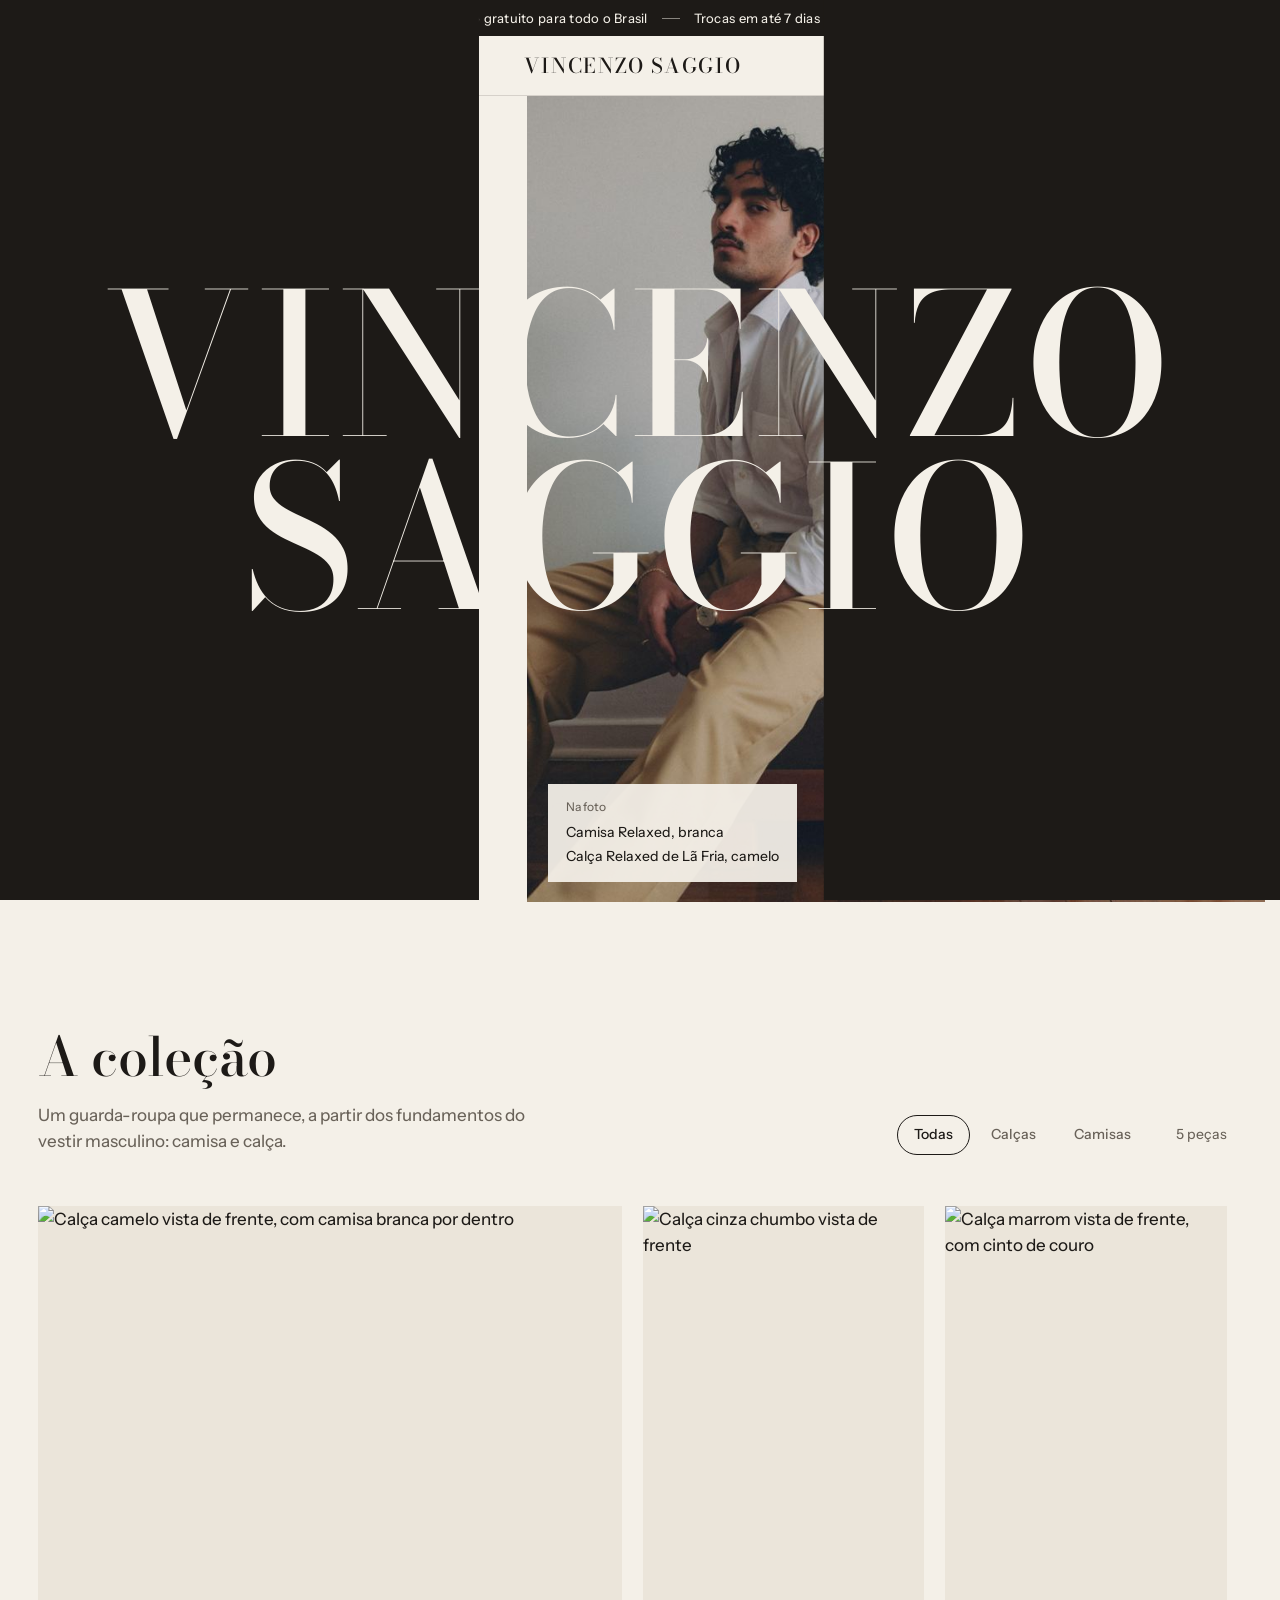
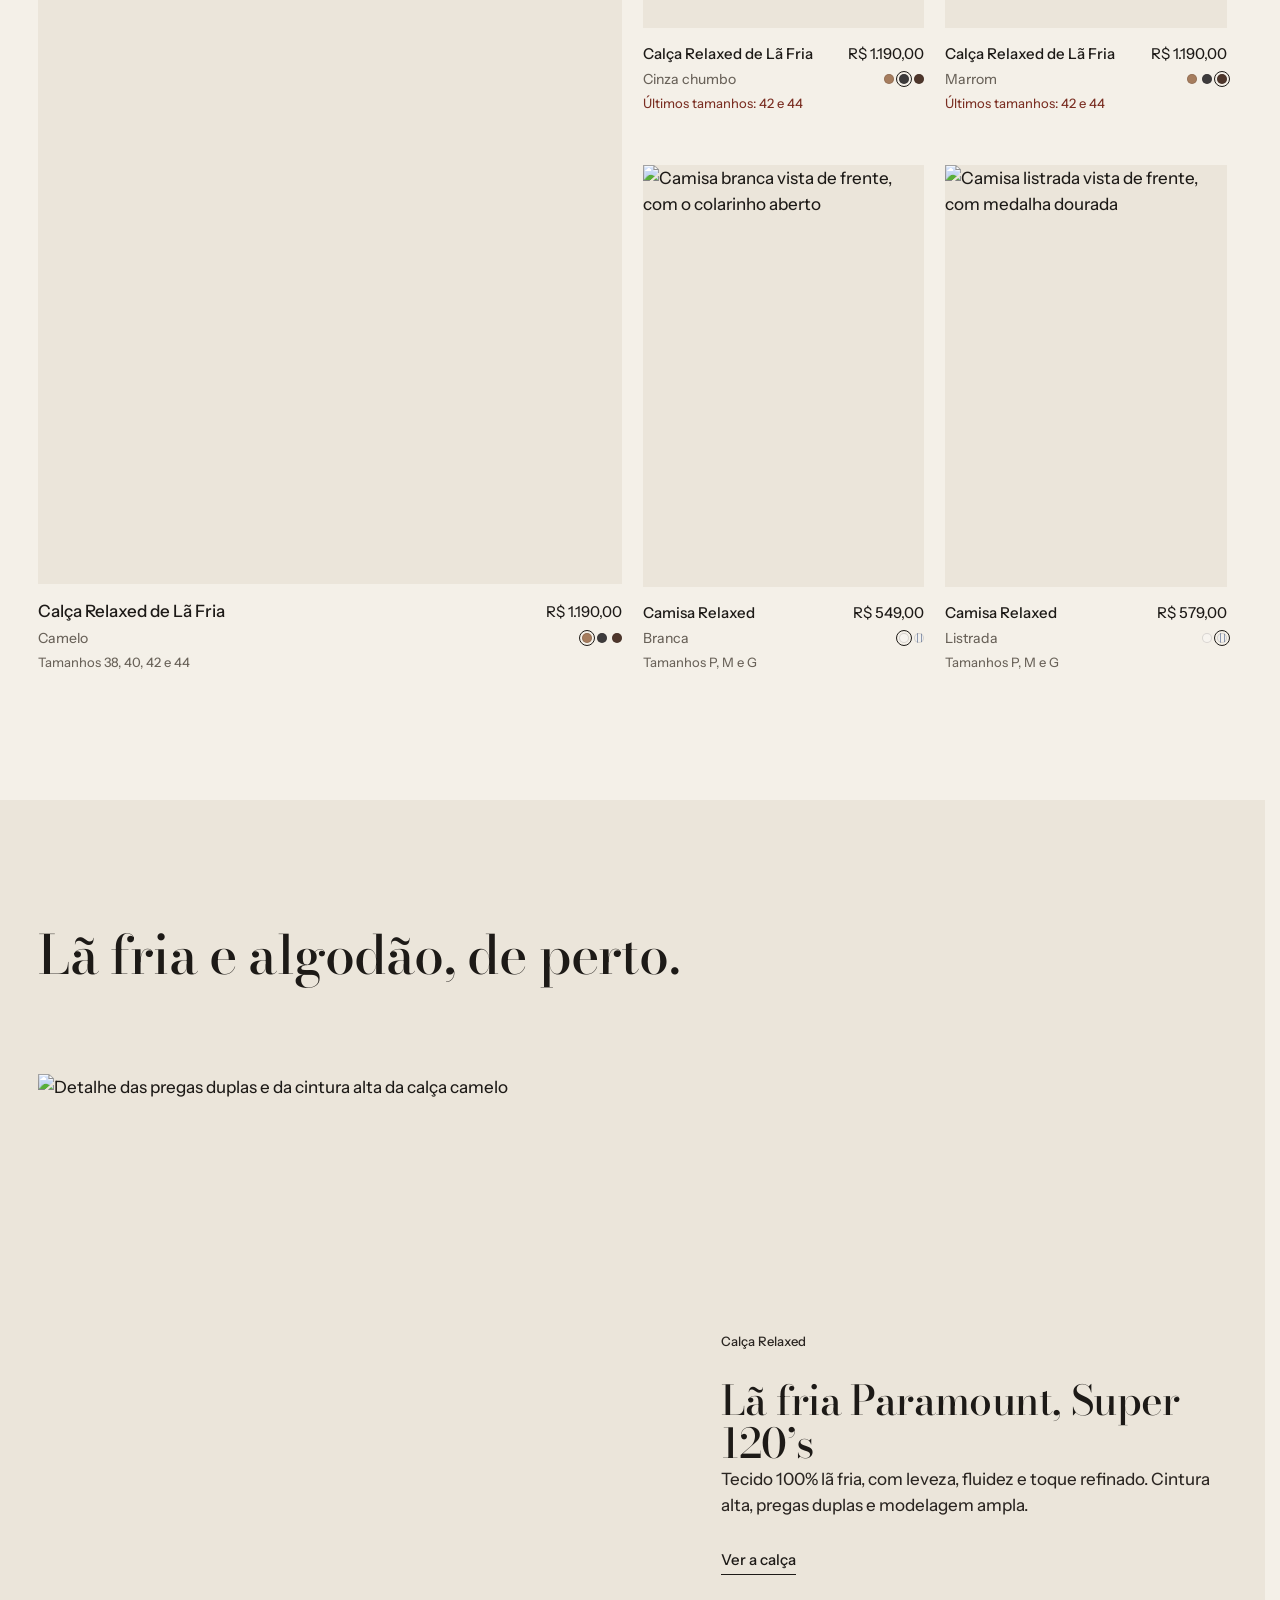
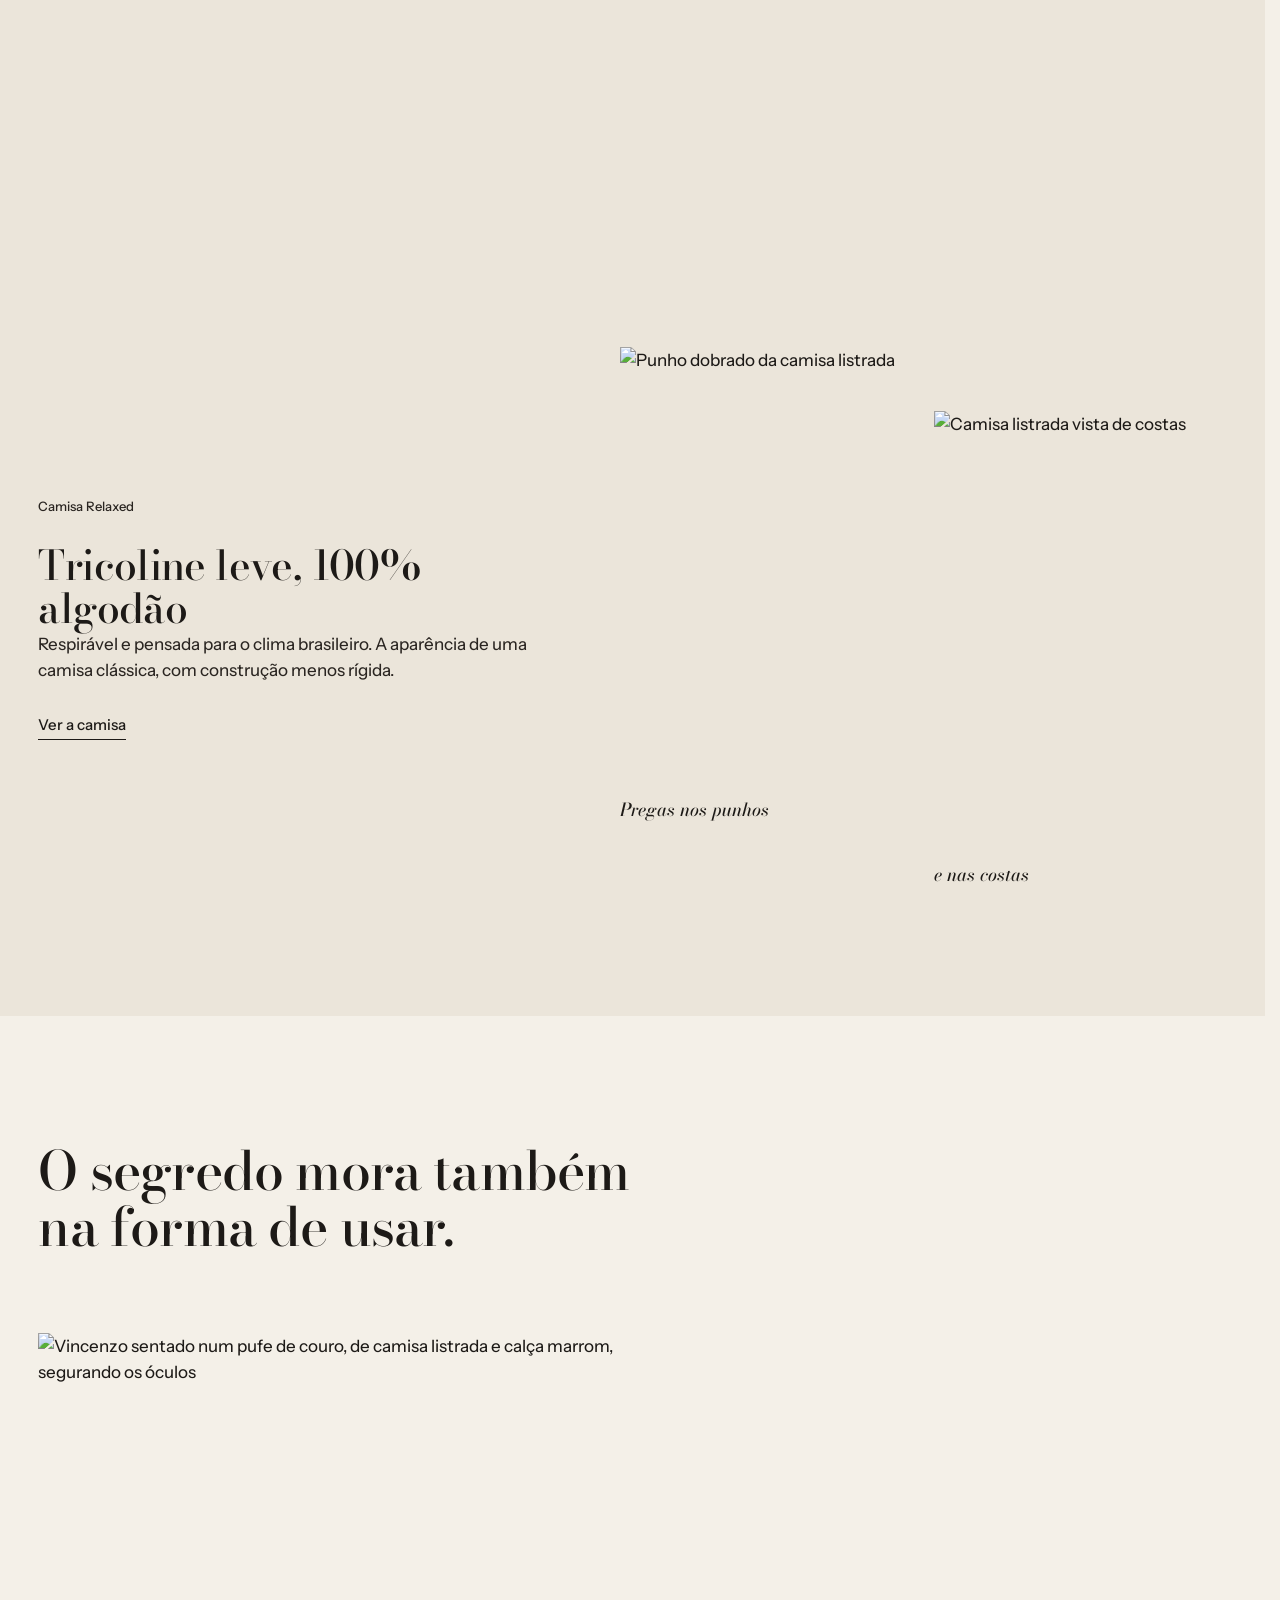
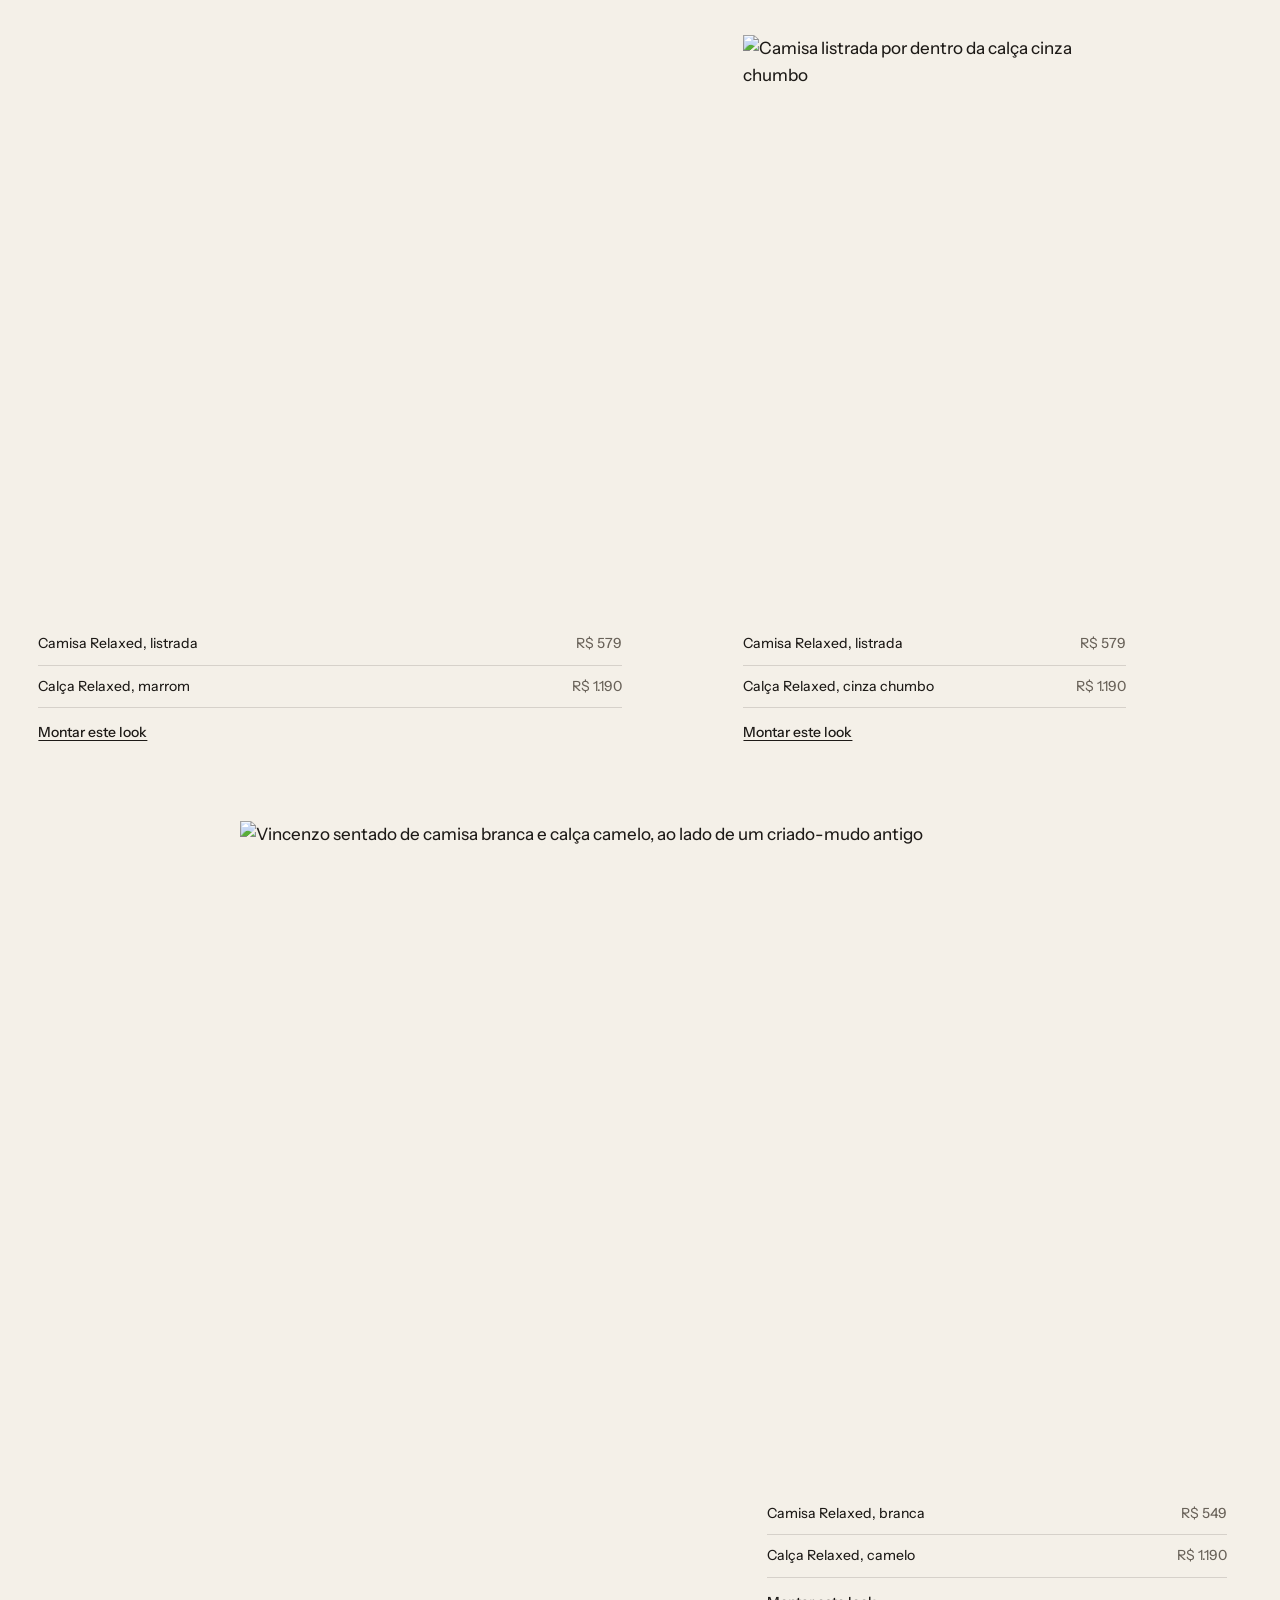
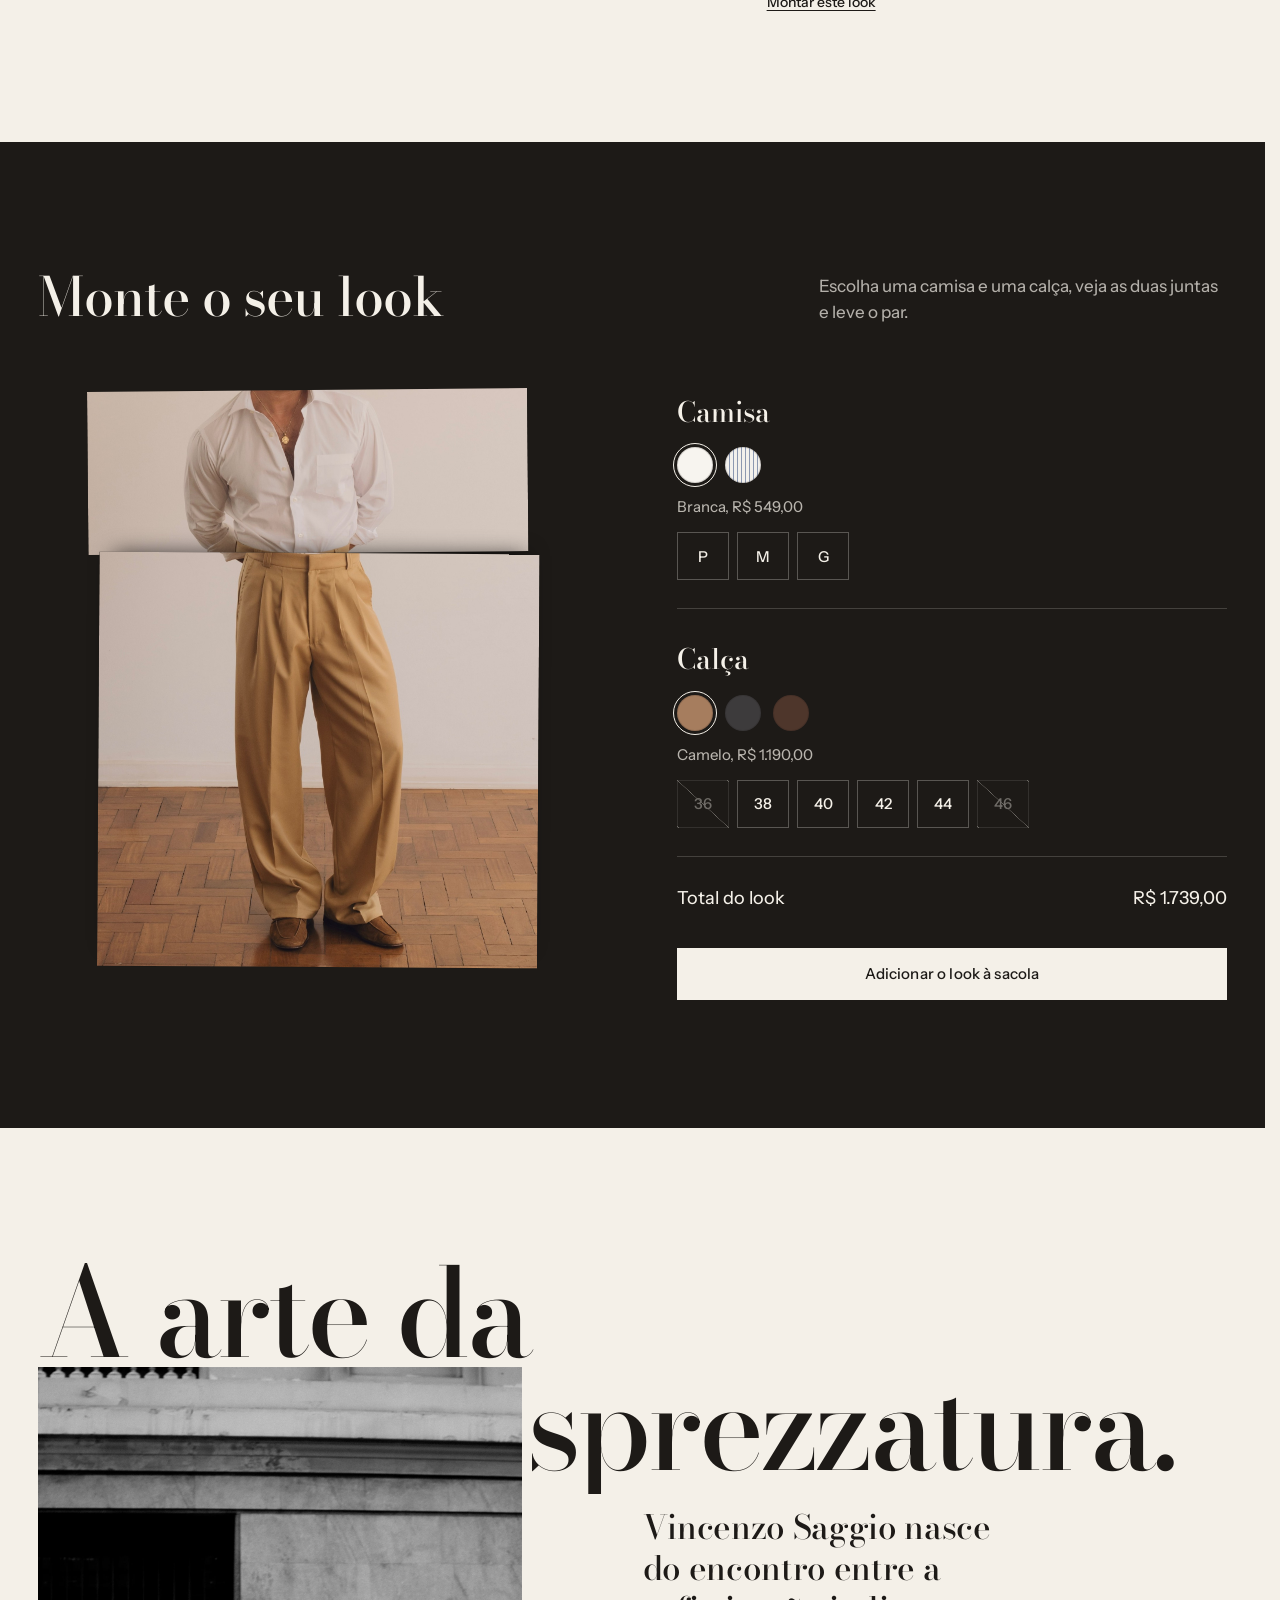
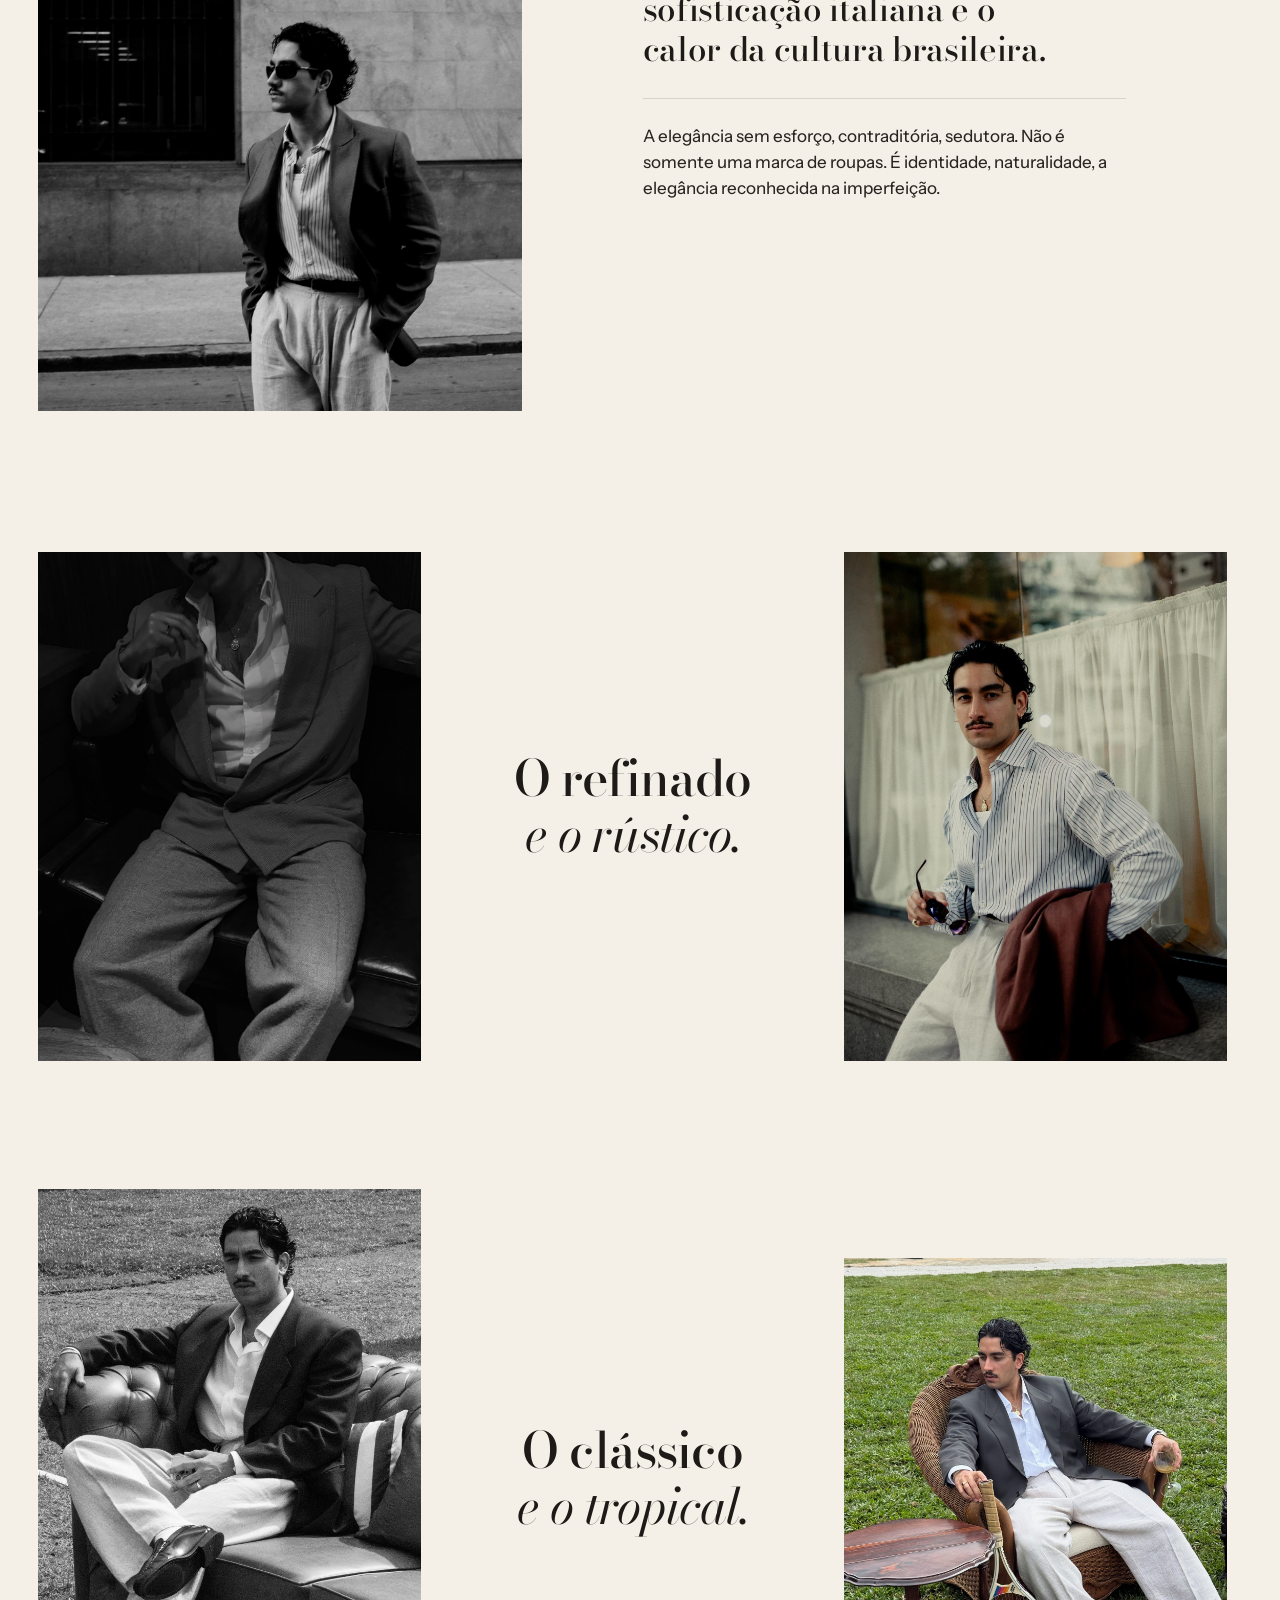
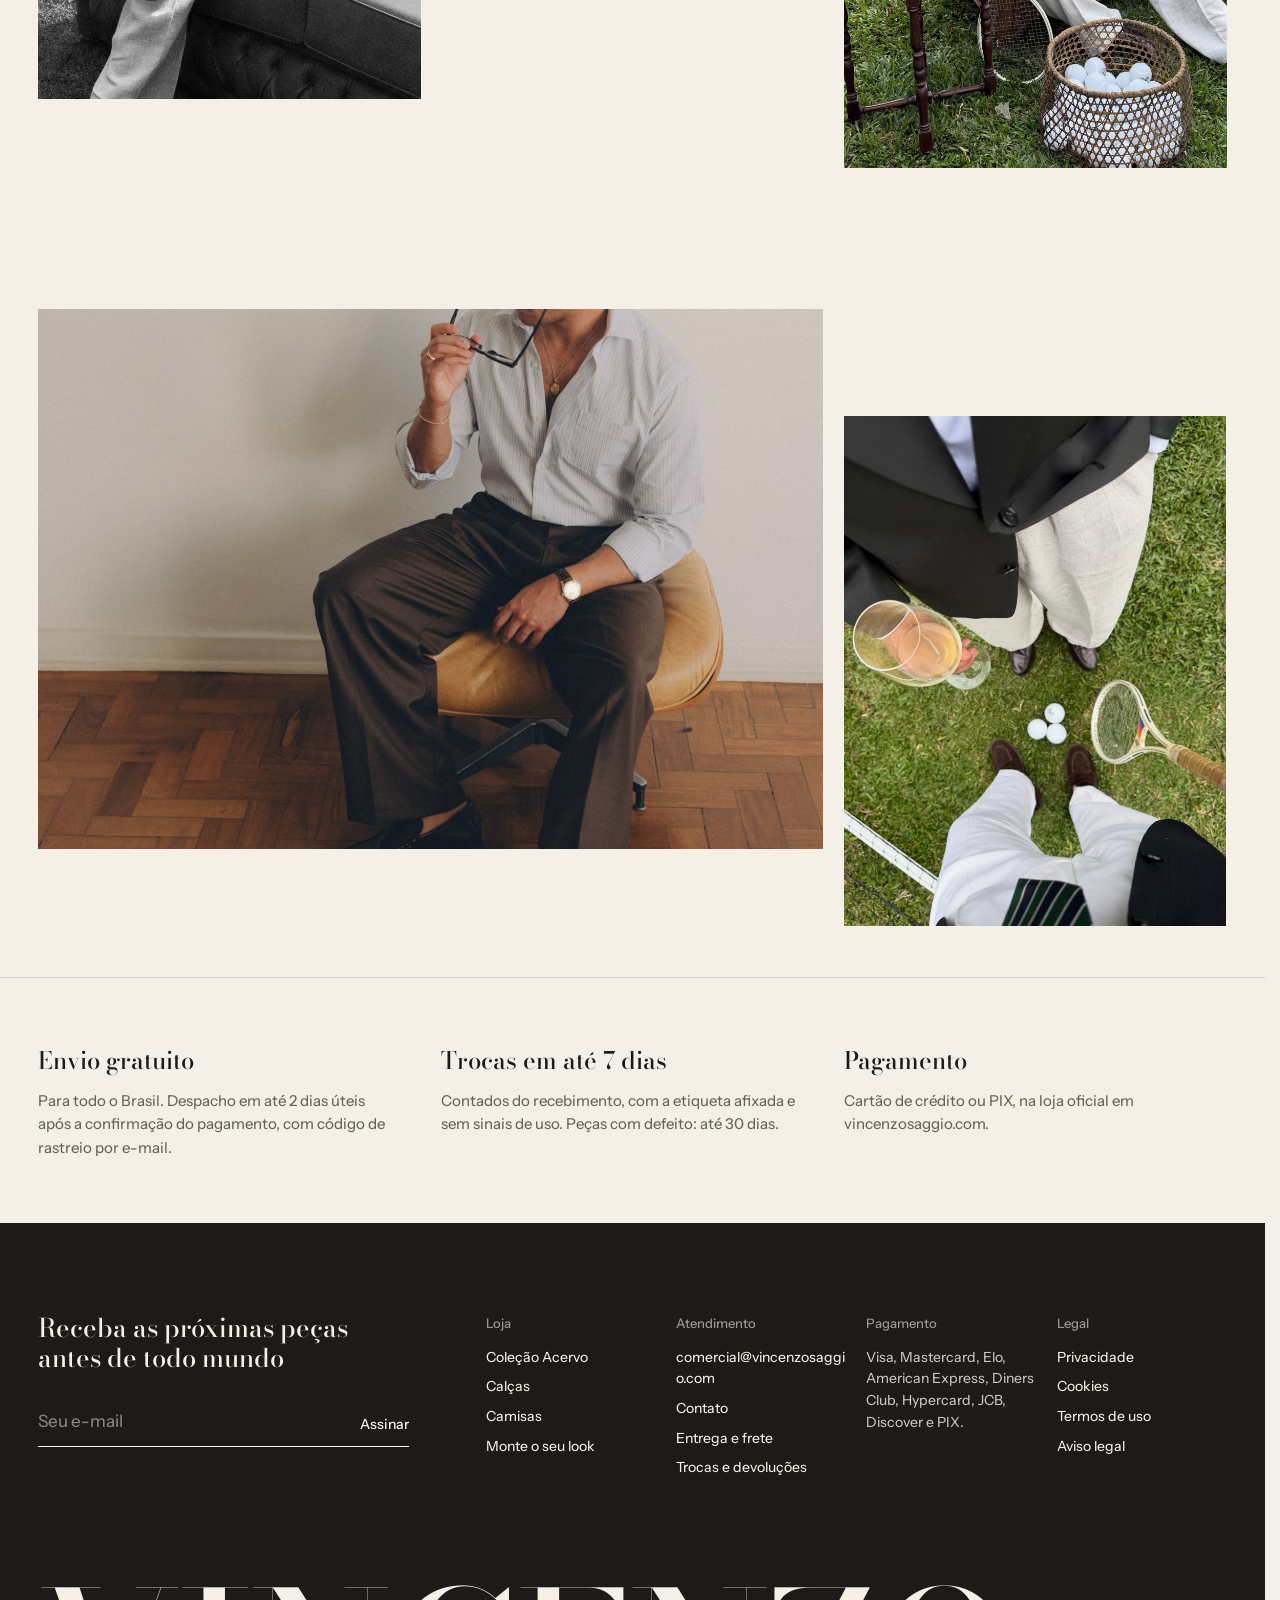
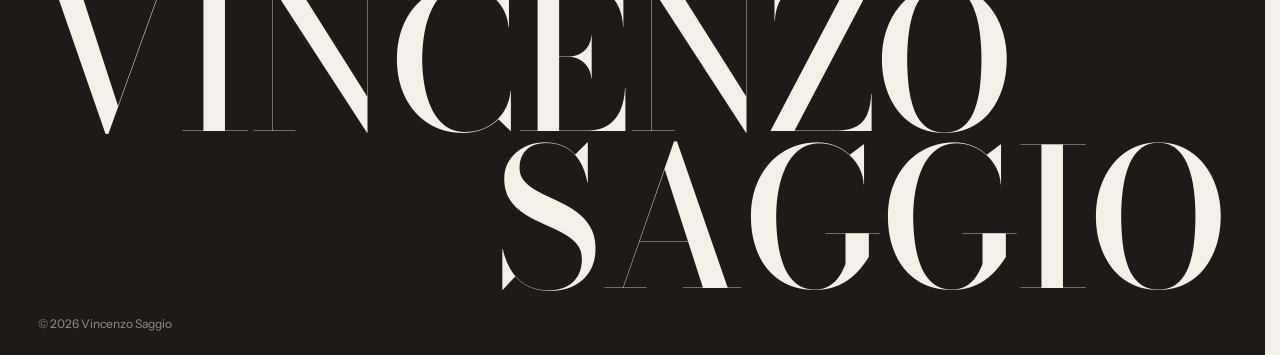
==== index.html @ d14cb79e "Ficha de medidas, look encaixado pela cintura e seção da marca refeita Ficha de medidas na página da" ====
<!doctype html>
<html lang="pt-BR">
<head>
<meta charset="utf-8">
<meta name="viewport" content="width=device-width, initial-scale=1">
<title>Coleção Acervo – Vincenzo Saggio</title>
<meta name="description" content="Acervo, a nova coleção da Vincenzo Saggio: calças de lã fria e camisas relaxed com proporções amplas e matérias-primas naturais. Envio gratuito para todo o Brasil.">
<link rel="canonical" href="https://vicenzosaggio.vercel.app/">
<meta name="robots" content="index, follow">
<meta name="author" content="Vincenzo Saggio">
<meta name="theme-color" content="#F4F0E8">
<link rel="icon" href="favicon.svg" type="image/svg+xml">

<meta property="og:type" content="website">
<meta property="og:site_name" content="Vincenzo Saggio">
<meta property="og:locale" content="pt_BR">
<meta property="og:url" content="https://vicenzosaggio.vercel.app/">
<meta property="og:title" content="Coleção Acervo – Vincenzo Saggio">
<meta property="og:description" content="Calças de lã fria e camisas relaxed. Proporções amplas, matérias-primas naturais e uma elegância menos rígida.">
<meta property="og:image" content="https://vicenzosaggio.vercel.app/assets/og.jpg?v=2">
<meta property="og:image:width" content="1200">
<meta property="og:image:height" content="630">
<meta property="og:image:alt" content="Vincenzo Saggio: o clássico não precisa ser tão rígido. Coleção Acervo, calças de lã fria e camisas relaxed, com Vincenzo de camisa branca e calça camelo ao lado de um criado-mudo antigo">
<meta name="twitter:card" content="summary_large_image">
<meta name="twitter:title" content="Coleção Acervo – Vincenzo Saggio">
<meta name="twitter:description" content="Calças de lã fria e camisas relaxed. Proporções amplas, matérias-primas naturais e uma elegância menos rígida.">
<meta name="twitter:image" content="https://vicenzosaggio.vercel.app/assets/og.jpg?v=2">
<meta name="twitter:image:alt" content="Vincenzo Saggio: o clássico não precisa ser tão rígido. Coleção Acervo.">

<script type="application/ld+json">
{
  "@context": "https://schema.org",
  "@type": "ClothingStore",
  "name": "Vincenzo Saggio",
  "url": "https://vicenzosaggio.vercel.app/",
  "image": "https://vicenzosaggio.vercel.app/assets/og.jpg?v=2",
  "description": "Moda masculina clássica com proporções amplas e matérias-primas naturais.",
  "email": "comercial@vincenzosaggio.com",
  "sameAs": ["https://vincenzosaggio.com/"]
}
</script>
<link rel="preconnect" href="https://fonts.googleapis.com">
<link rel="preconnect" href="https://fonts.gstatic.com" crossorigin>
<link rel="preconnect" href="https://cdn.shopify.com" crossorigin>
<link rel="preload" as="image" href="assets/img/6.jpg" imagesrcset="assets/img/6-640.jpg 640w, assets/img/6-960.jpg 960w, assets/img/6.jpg 1500w" imagesizes="(min-width: 900px) 58vw, 100vw" fetchpriority="high">
<link href="https://fonts.googleapis.com/css2?family=Bodoni+Moda:ital,opsz,wght@0,6..96,400..700;1,6..96,400..700&family=Instrument+Sans:wght@400..700&display=swap" rel="stylesheet">
<link rel="stylesheet" href="styles.css">
<script>
  try {
    if (!sessionStorage.getItem('vs-intro') && !matchMedia('(prefers-reduced-motion: reduce)').matches && !location.hash.startsWith('#peca-'))
      document.documentElement.classList.add('intro');
  } catch (e) {}
</script>
</head>
<body>

<div class="intro-veil" aria-hidden="true">
  <svg class="intro-svg" width="100%" height="100%">
    <defs>
      <mask id="intro-janela" maskUnits="userSpaceOnUse" x="-200%" y="-200%" width="500%" height="500%">
        <rect x="-200%" y="-200%" width="500%" height="500%" fill="#fff"/>
        <g class="intro-furo" fill="#000" opacity="0"><text class="intro-l1">VINCENZO</text><text class="intro-l2">SAGGIO</text></g>
      </mask>
      <clipPath id="intro-cortina"><rect class="intro-cortina" x="0" y="0" width="0" height="100%"/></clipPath>
    </defs>
    <rect class="intro-fundo" width="100%" height="100%" mask="url(#intro-janela)"/>
    <g class="intro-marca" clip-path="url(#intro-cortina)"><text class="intro-l1">VINCENZO</text><text class="intro-l2">SAGGIO</text></g>
    <line class="intro-linha" x1="0" x2="0" y1="0" y2="0"/>
  </svg>
</div>

<a class="skip" href="#colecao">Pular para a coleção</a>

<p class="announce"><span>Envio gratuito para todo o Brasil</span><span class="announce-sep" aria-hidden="true"></span><span class="announce-extra">Trocas em até 7 dias</span></p>

<header class="top">
  <button class="icon-btn menu-btn only-sm" type="button" data-open-menu aria-label="Abrir menu" aria-expanded="false">
    <span class="burger" aria-hidden="true"><span></span><span></span></span>
  </button>
  <nav class="nav" aria-label="Principal">
    <a href="#colecao" data-jump="todas">Coleção</a>
    <a href="#colecao" data-jump="calca">Calças</a>
    <a href="#colecao" data-jump="camisa">Camisas</a>
    <a href="#looks">Looks</a>
    <a href="#marca">A marca</a>
  </nav>
  <a class="wordmark" href="#" aria-label="Vincenzo Saggio, início">Vincenzo Saggio</a>
  <button class="bag-btn" type="button" data-open-bag aria-label="Abrir sacola" aria-expanded="false">
    <span class="bag-icon" aria-hidden="true">
      <svg viewBox="0 0 24 24"><path class="bag-handle" d="M8.6 8.6V6.8a3.4 3.4 0 0 1 6.8 0v1.8"/><path class="bag-body" d="M4.9 8.6h14.2l-1.1 12.2H6z"/></svg>
      <span class="bag-count" data-bag-count>0</span>
    </span>
  </button>
</header>

<main>

  <section class="hero" aria-labelledby="hero-h">
    <div class="hero-copy">
      <h1 id="hero-h" class="hero-title">
        <span class="line"><span>O clássico</span></span>
        <span class="line"><span>não precisa</span></span>
        <span class="line"><span>ser tão rígido.</span></span>
      </h1>
      <p class="hero-sub">Calças de lã fria e camisas relaxed, com proporções amplas e matérias-primas naturais.</p>
      <div class="hero-actions">
        <a class="btn" href="#colecao" data-jump="todas">Ver a coleção</a>
        <a class="link-arrow" href="#monte">Monte o seu look</a>
      </div>
    </div>
    <figure class="hero-media">
      <img src="assets/img/6.jpg" srcset="assets/img/6-640.jpg 640w, assets/img/6-960.jpg 960w, assets/img/6.jpg 1500w" sizes="(min-width: 900px) 58vw, 100vw" alt="Vincenzo sentado num banco de madeira, de camisa branca e calça camelo de pregas, ao lado de um criado-mudo antigo" fetchpriority="high" width="1500" height="2000">
      <figcaption class="hero-caption">
        <span>Na foto</span>
        <a href="#peca-camisa-branca" data-product="camisa-branca">Camisa Relaxed, branca</a>
        <a href="#peca-calca-camelo" data-product="calca-camelo">Calça Relaxed de Lã Fria, camelo</a>
      </figcaption>
    </figure>
  </section>

  <section class="colecao" id="colecao" aria-labelledby="colecao-h">
    <div class="colecao-head">
      <div>
        <h2 id="colecao-h" class="title-lg">A coleção</h2>
        <p class="colecao-intro">Um guarda-roupa que permanece, a partir dos fundamentos do vestir masculino: camisa e calça.</p>
      </div>
      <div class="colecao-tools">
        <div class="filters" role="group" aria-label="Filtrar peças">
          <button type="button" class="is-on" data-filter="todas" aria-pressed="true">Todas</button>
          <button type="button" data-filter="calca" aria-pressed="false">Calças</button>
          <button type="button" data-filter="camisa" aria-pressed="false">Camisas</button>
        </div>
        <p class="count" data-count aria-live="polite">5 peças</p>
      </div>
    </div>
    <ul class="grid" data-grid></ul>
  </section>

  <section class="detalhes" aria-labelledby="detalhes-h">
    <div class="detalhes-head">
      <h2 id="detalhes-h" class="title-lg">Lã fria e algodão, de perto.</h2>
    </div>

    <article class="spread">
      <figure class="spread-media" data-reveal>
        <img src="https://cdn.shopify.com/s/files/1/0965/5799/0163/files/D75_1258.jpg?width=1200" srcset="https://cdn.shopify.com/s/files/1/0965/5799/0163/files/D75_1258.jpg?width=700 700w, https://cdn.shopify.com/s/files/1/0965/5799/0163/files/D75_1258.jpg?width=1200 1200w, https://cdn.shopify.com/s/files/1/0965/5799/0163/files/D75_1258.jpg?width=1800 1800w" sizes="(min-width: 900px) 50vw, 100vw" alt="Detalhe das pregas duplas e da cintura alta da calça camelo" loading="lazy" width="1200" height="1800">
      </figure>
      <div class="spread-text">
        <p class="spread-kicker">Calça Relaxed</p>
        <h3>Lã fria Paramount, Super 120’s</h3>
        <p>Tecido 100% lã fria, com leveza, fluidez e toque refinado. Cintura alta, pregas duplas e modelagem ampla.</p>
        <a class="link-arrow" href="#peca-calca-camelo" data-product="calca-camelo">Ver a calça</a>
      </div>
    </article>

    <article class="spread is-flip">
      <div class="spread-pair" data-reveal>
        <figure>
          <img src="https://cdn.shopify.com/s/files/1/0965/5799/0163/files/D75_1320.jpg?width=900" srcset="https://cdn.shopify.com/s/files/1/0965/5799/0163/files/D75_1320.jpg?width=600 600w, https://cdn.shopify.com/s/files/1/0965/5799/0163/files/D75_1320.jpg?width=900 900w, https://cdn.shopify.com/s/files/1/0965/5799/0163/files/D75_1320.jpg?width=1300 1300w" sizes="(min-width: 900px) 25vw, 50vw" alt="Punho dobrado da camisa listrada" loading="lazy" width="900" height="1350">
          <figcaption>Pregas nos punhos</figcaption>
        </figure>
        <figure>
          <img src="https://cdn.shopify.com/s/files/1/0965/5799/0163/files/SAGGIO-308.jpg?width=900" srcset="https://cdn.shopify.com/s/files/1/0965/5799/0163/files/SAGGIO-308.jpg?width=600 600w, https://cdn.shopify.com/s/files/1/0965/5799/0163/files/SAGGIO-308.jpg?width=900 900w, https://cdn.shopify.com/s/files/1/0965/5799/0163/files/SAGGIO-308.jpg?width=1300 1300w" sizes="(min-width: 900px) 25vw, 50vw" alt="Camisa listrada vista de costas" loading="lazy" width="900" height="1350">
          <figcaption>e nas costas</figcaption>
        </figure>
      </div>
      <div class="spread-text">
        <p class="spread-kicker">Camisa Relaxed</p>
        <h3>Tricoline leve, 100% algodão</h3>
        <p>Respirável e pensada para o clima brasileiro. A aparência de uma camisa clássica, com construção menos rígida.</p>
        <a class="link-arrow" href="#peca-camisa-listrada" data-product="camisa-listrada">Ver a camisa</a>
      </div>
    </article>

  </section>

  <section class="looks" id="looks" aria-labelledby="looks-h">
    <div class="looks-head">
      <h2 id="looks-h" class="title-lg">O segredo mora também na forma de usar.</h2>
      <p class="looks-sub">Botões abertos, mangas dobradas, uma boa calça sustentando o resto.</p>
    </div>
    <div class="looks-grid">
      <figure class="look-card is-a" data-reveal>
        <img src="https://cdn.shopify.com/s/files/1/0965/5799/0163/files/SAGGIO-528.jpg?width=1000" srcset="https://cdn.shopify.com/s/files/1/0965/5799/0163/files/SAGGIO-528.jpg?width=600 600w, https://cdn.shopify.com/s/files/1/0965/5799/0163/files/SAGGIO-528.jpg?width=1000 1000w, https://cdn.shopify.com/s/files/1/0965/5799/0163/files/SAGGIO-528.jpg?width=1500 1500w" sizes="(min-width: 900px) 40vw, 100vw" alt="Vincenzo sentado num pufe de couro, de camisa listrada e calça marrom, segurando os óculos" loading="lazy" width="1000" height="1500">
        <figcaption>
          <a href="#peca-camisa-listrada" data-product="camisa-listrada">Camisa Relaxed, listrada <span>R$ 579</span></a>
          <a href="#peca-calca-marrom" data-product="calca-marrom">Calça Relaxed, marrom <span>R$ 1.190</span></a>
          <a class="look-use" href="#monte" data-use-look="camisa-listrada,calca-marrom">Montar este look</a>
        </figcaption>
      </figure>
      <figure class="look-card is-b" data-reveal>
        <img src="https://cdn.shopify.com/s/files/1/0965/5799/0163/files/SAGGIO-255_3068b66d-d7b5-4e5e-ab78-73f681c11992.jpg?width=900" srcset="https://cdn.shopify.com/s/files/1/0965/5799/0163/files/SAGGIO-255_3068b66d-d7b5-4e5e-ab78-73f681c11992.jpg?width=600 600w, https://cdn.shopify.com/s/files/1/0965/5799/0163/files/SAGGIO-255_3068b66d-d7b5-4e5e-ab78-73f681c11992.jpg?width=900 900w, https://cdn.shopify.com/s/files/1/0965/5799/0163/files/SAGGIO-255_3068b66d-d7b5-4e5e-ab78-73f681c11992.jpg?width=1300 1300w" sizes="(min-width: 900px) 28vw, 100vw" alt="Camisa listrada por dentro da calça cinza chumbo" loading="lazy" width="900" height="1350">
        <figcaption>
          <a href="#peca-camisa-listrada" data-product="camisa-listrada">Camisa Relaxed, listrada <span>R$ 579</span></a>
          <a href="#peca-calca-cinza-chumbo" data-product="calca-cinza-chumbo">Calça Relaxed, cinza chumbo <span>R$ 1.190</span></a>
          <a class="look-use" href="#monte" data-use-look="camisa-listrada,calca-cinza-chumbo">Montar este look</a>
        </figcaption>
      </figure>
      <figure class="look-card is-c" data-reveal>
        <img src="https://cdn.shopify.com/s/files/1/0965/5799/0163/files/D75_1202.jpg?width=1400" srcset="https://cdn.shopify.com/s/files/1/0965/5799/0163/files/D75_1202.jpg?width=800 800w, https://cdn.shopify.com/s/files/1/0965/5799/0163/files/D75_1202.jpg?width=1400 1400w, https://cdn.shopify.com/s/files/1/0965/5799/0163/files/D75_1202.jpg?width=2000 2000w" sizes="(min-width: 900px) 60vw, 100vw" alt="Vincenzo sentado de camisa branca e calça camelo, ao lado de um criado-mudo antigo" loading="lazy" width="1500" height="1000">
        <figcaption>
          <a href="#peca-camisa-branca" data-product="camisa-branca">Camisa Relaxed, branca <span>R$ 549</span></a>
          <a href="#peca-calca-camelo" data-product="calca-camelo">Calça Relaxed, camelo <span>R$ 1.190</span></a>
          <a class="look-use" href="#monte" data-use-look="camisa-branca,calca-camelo">Montar este look</a>
        </figcaption>
      </figure>
    </div>
  </section>

  <section class="monte" id="monte" aria-labelledby="monte-h">
    <div class="monte-head">
      <h2 id="monte-h" class="title-lg">Monte o seu look</h2>
      <p class="monte-sub">Escolha uma camisa e uma calça, veja as duas juntas e leve o par.</p>
    </div>
    <div class="monte-body">
      <div class="look-stage" aria-hidden="true">
        <div class="look-top"><img data-look-img="camisa" alt=""></div>
        <div class="look-bottom"><img data-look-img="calca" alt=""></div>
      </div>
      <div class="look-controls">
        <fieldset class="look-group" data-look-group="camisa">
          <legend>Camisa</legend>
          <div class="swatches" data-look-swatches></div>
          <p class="look-name" data-look-name></p>
          <div class="sizes"><div data-look-sizes></div></div>
        </fieldset>
        <fieldset class="look-group" data-look-group="calca">
          <legend>Calça</legend>
          <div class="swatches" data-look-swatches></div>
          <p class="look-name" data-look-name></p>
          <div class="sizes"><div data-look-sizes></div></div>
        </fieldset>
        <p class="look-total"><span>Total do look</span><span data-look-total></span></p>
        <p class="error" data-look-error role="alert"></p>
        <button class="btn btn-block" type="button" data-look-add>Adicionar o look à sacola</button>
      </div>
    </div>
  </section>

  <section class="marca" id="marca" aria-labelledby="marca-h">
    <h2 id="marca-h" class="marca-title"><span class="marca-l1">A arte da</span> <span class="marca-l2">sprezzatura.</span></h2>

    <div class="marca-abre">
      <figure class="marca-photo" data-reveal>
        <img src="assets/img/vicenzo/rua-pb.jpg" alt="Vincenzo de óculos escuros e blazer diante de uma fachada de pedra, em preto e branco" loading="lazy" width="1500" height="2000">
      </figure>
      <div class="marca-text">
        <p class="marca-lead">Vincenzo Saggio nasce do encontro entre a sofisticação italiana e o calor da cultura brasileira.</p>
        <p class="marca-body">A elegância sem esforço, contraditória, sedutora. Não é somente uma marca de roupas. É identidade, naturalidade, a elegância reconhecida na imperfeição.</p>
      </div>
    </div>

    <div class="contrastes">
      <div class="contraste" data-encontro>
        <figure class="contraste-a" data-reveal>
          <img src="assets/img/vicenzo/blazer-pb.jpg" alt="Vincenzo sentado de blazer e calça de alfaiataria, em preto e branco" loading="lazy" width="1500" height="2000">
        </figure>
        <p class="contraste-palavras"><span>O refinado</span> <span>e o rústico.</span></p>
        <figure class="contraste-b" data-reveal>
          <img src="assets/img/vicenzo/rua-retrato.jpg" alt="Retrato de Vincenzo na rua, com camisa listrada e paletó cor de vinho no braço" loading="lazy" width="1440" height="1920">
        </figure>
      </div>
      <div class="contraste" data-encontro>
        <figure class="contraste-a" data-reveal>
          <img src="assets/img/vicenzo/sofa-gramado-pb.jpg" alt="Vincenzo sentado num sofá chesterfield sobre a grama, em preto e branco" loading="lazy" width="1496" height="1995">
        </figure>
        <p class="contraste-palavras"><span>O clássico</span> <span>e o tropical.</span></p>
        <figure class="contraste-b" data-reveal>
          <img src="assets/img/vicenzo/gramado-poltrona.jpg" alt="Vincenzo numa poltrona de vime sobre a grama, de blazer cinza e calça de linho" loading="lazy" width="1496" height="1995">
        </figure>
      </div>
    </div>

    <div class="filme">
      <video data-reveal src="assets/video/acervo.mp4" poster="assets/img/3.jpg" muted loop playsinline autoplay preload="metadata" aria-label="Filme da coleção Acervo"></video>
      <video data-reveal src="assets/video/vicenzo-gramado.mp4" poster="assets/img/vicenzo/gramado-sapatos.jpg" muted loop playsinline autoplay preload="metadata" aria-label="Vincenzo num evento ao ar livre"></video>
    </div>
  </section>

  <section class="servico" aria-label="Entrega, trocas e pagamento">
    <div>
      <h2>Envio gratuito</h2>
      <p>Para todo o Brasil. Despacho em até 2 dias úteis após a confirmação do pagamento, com código de rastreio por e-mail.</p>
    </div>
    <div>
      <h2>Trocas em até 7 dias</h2>
      <p>Contados do recebimento, com a etiqueta afixada e sem sinais de uso. Peças com defeito: até 30 dias.</p>
    </div>
    <div>
      <h2>Pagamento</h2>
      <p>Cartão de crédito ou PIX, na loja oficial em vincenzosaggio.com.</p>
    </div>
  </section>

</main>

<footer class="foot">
  <div class="foot-top">
    <form class="news" data-news>
      <label for="news-email">Receba as próximas peças antes de todo mundo</label>
      <div class="news-row">
        <input id="news-email" type="email" required placeholder="Seu e-mail" autocomplete="email">
        <button type="submit">Assinar</button>
      </div>
      <p class="news-msg" role="status" aria-live="polite"></p>
    </form>
    <div class="foot-cols">
      <div>
        <h3>Loja</h3>
        <ul>
          <li><a href="#colecao" data-jump="todas">Coleção Acervo</a></li>
          <li><a href="#colecao" data-jump="calca">Calças</a></li>
          <li><a href="#colecao" data-jump="camisa">Camisas</a></li>
          <li><a href="#monte">Monte o seu look</a></li>
        </ul>
      </div>
      <div>
        <h3>Atendimento</h3>
        <ul>
          <li><a href="mailto:comercial@vincenzosaggio.com">comercial@vincenzosaggio.com</a></li>
          <li><a href="https://vincenzosaggio.com/pages/contact" rel="noopener">Contato</a></li>
          <li><a href="https://vincenzosaggio.com/policies/shipping-policy" rel="noopener">Entrega e frete</a></li>
          <li><a href="https://vincenzosaggio.com/policies/refund-policy" rel="noopener">Trocas e devoluções</a></li>
        </ul>
      </div>
      <div>
        <h3>Pagamento</h3>
        <p class="foot-pay">Visa, Mastercard, Elo, American Express, Diners Club, Hypercard, JCB, Discover e PIX.</p>
      </div>
      <div>
        <h3>Legal</h3>
        <ul>
          <li><a href="privacidade.html">Privacidade</a></li>
          <li><a href="privacidade.html#cookies">Cookies</a></li>
          <li><a href="https://vincenzosaggio.com/policies/terms-of-service" rel="noopener">Termos de uso</a></li>
          <li><a href="https://vincenzosaggio.com/policies/legal-notice" rel="noopener">Aviso legal</a></li>
        </ul>
      </div>
    </div>
  </div>
  <p class="foot-mark" aria-hidden="true"><span data-split>Vincenzo</span><span data-split>Saggio</span></p>
  <p class="foot-small">© 2026 Vincenzo Saggio</p>
</footer>

<section class="pv" data-product-view data-lenis-prevent role="dialog" aria-modal="true" aria-labelledby="pv-title" hidden>
  <div class="pv-top">
    <nav class="crumbs" aria-label="Caminho" data-pv-crumb></nav>
    <button class="pv-close" type="button" data-pv-close><span class="close-label">Fechar</span><span class="x" aria-hidden="true"></span></button>
  </div>

  <div class="pv-main">
    <div class="pv-gallery-wrap">
      <div class="pv-gallery" data-pv-gallery tabindex="0" role="region" aria-label="Fotos da peça"></div>
      <p class="pv-count" data-pv-count aria-hidden="true"></p>
    </div>

    <div class="pv-buy">
      <h2 id="pv-title" class="pv-title" data-pv-title tabindex="-1"></h2>
      <p class="pv-color" data-pv-color></p>
      <p class="pv-price" data-pv-price></p>
      <p class="pv-pay">Cartão de crédito ou PIX. Envio gratuito para todo o Brasil.</p>

      <div class="pv-field" data-pv-colors>
        <p class="pv-label">Cor: <span data-pv-color-name></span></p>
        <div class="swatches" data-pv-swatches></div>
      </div>

      <fieldset class="pv-field sizes">
        <legend class="pv-label">Tamanho</legend>
        <div data-pv-sizes></div>
      </fieldset>
      <p class="pv-stock" data-pv-stock></p>

      <button class="pv-medidas" type="button" data-ficha-ir>Encontre seu tamanho pela medida</button>

      <p class="error" data-pv-error role="alert"></p>
      <button class="btn btn-block" type="button" data-pv-add>Adicionar à sacola</button>
      <p class="pv-help">Em dúvida no tamanho? <a href="mailto:comercial@vincenzosaggio.com">Escreva para a gente</a>.</p>

      <div class="pv-info">
        <details>
          <summary>Entrega</summary>
          <p>Envio gratuito para todo o Brasil. Separação e despacho em até 2 dias úteis após a confirmação do pagamento; o prazo de entrega aparece no checkout. O código de rastreio chega por e-mail.</p>
        </details>
        <details>
          <summary>Trocas e devoluções</summary>
          <p>Troca ou devolução por arrependimento em até 7 dias corridos após o recebimento; peças com defeito, até 30 dias. A peça deve estar sem sinais de uso, sem ajustes, com a etiqueta e na embalagem original. Pedidos pelo e-mail <a href="mailto:comercial@vincenzosaggio.com">comercial@vincenzosaggio.com</a>.</p>
          <p><a href="https://vincenzosaggio.com/policies/refund-policy" rel="noopener">Ler a política completa</a></p>
        </details>
      </div>
    </div>
  </div>

  <div class="pv-story">
    <section class="ficha" id="ficha" aria-labelledby="ficha-h">
      <header class="ficha-head">
        <p class="ficha-marca">Vincenzo Saggio</p>
        <h3 id="ficha-h" class="ficha-titulo">Ficha de medidas</h3>
        <p class="ficha-peca" data-ficha-peca></p>
      </header>
      <div class="ficha-corpo">
        <form class="ficha-ajuda" data-ficha-form novalidate>
          <p class="ficha-rotulo-secao">Encontre seu tamanho</p>
          <p class="ficha-instrucao" data-ficha-instrucao></p>
          <label class="ficha-campo">
            <span data-ficha-rotulo></span>
            <span class="ficha-input"><input type="number" inputmode="decimal" step="0.5" data-ficha-input><span aria-hidden="true">cm</span></span>
          </label>
          <button class="btn" type="submit">Ver meu tamanho</button>
          <div class="ficha-resultado" data-ficha-resultado role="status" aria-live="polite"></div>
        </form>
        <div class="ficha-tabela" data-ficha-tabela></div>
      </div>
      <p class="ficha-nota" data-ficha-nota></p>
    </section>

    <div class="pv-facts">
      <div><h3>Modelagem</h3><p data-pv-fit></p></div>
      <div><h3>Material</h3><p><span data-pv-material></span> <span data-pv-material-note></span></p></div>
      <div><h3>Como usar</h3><p data-pv-use></p></div>
      <div><h3>No modelo</h3><p data-pv-model></p></div>
    </div>
    <div class="pv-pairs">
      <h3 class="title-md" data-pv-pairs-title></h3>
      <ul class="grid grid-pairs" data-pv-pairs></ul>
    </div>
  </div>

  <div class="pv-bar">
    <div><span class="pv-bar-name" data-pv-bar-name></span><span class="pv-bar-price" data-pv-bar-price></span></div>
    <button class="btn" type="button" data-pv-bar-add>Adicionar à sacola</button>
  </div>
</section>

<div class="scrim" data-scrim hidden></div>
<aside data-lenis-prevent class="panel menu-panel" data-menu-panel role="dialog" aria-modal="true" aria-label="Menu" hidden>
  <button class="close" type="button" data-close><span class="close-label">Fechar</span><span class="x" aria-hidden="true"></span></button>
  <ul class="menu-list">
    <li><a href="#colecao" data-menu-link data-jump="todas">Coleção</a></li>
    <li><a href="#colecao" data-menu-link data-jump="calca">Calças</a></li>
    <li><a href="#colecao" data-menu-link data-jump="camisa">Camisas</a></li>
    <li><a href="#looks" data-menu-link>Looks</a></li>
    <li><a href="#monte" data-menu-link>Monte o seu look</a></li>
    <li><a href="#marca" data-menu-link>A marca</a></li>
  </ul>
  <p class="menu-foot">Envio gratuito para todo o Brasil.<br><a href="mailto:comercial@vincenzosaggio.com">comercial@vincenzosaggio.com</a></p>
</aside>

<aside class="panel bag-panel" data-bag-panel role="dialog" aria-modal="true" aria-labelledby="bag-title" hidden>
  <div class="bag-head">
    <h2 id="bag-title" class="bag-title">Sacola <span class="bag-head-count" data-bag-head-count></span></h2>
    <button class="close" type="button" data-close><span class="close-label">Fechar</span><span class="x" aria-hidden="true"></span></button>
  </div>
  <p class="bag-ship-bar">Envio gratuito para todo o Brasil</p>
  <div class="bag-body" data-lenis-prevent>
    <ul class="bag-list" data-bag-list></ul>
    <div class="bag-pair" data-bag-pair hidden></div>
  </div>
  <div class="bag-foot" data-bag-foot>
    <p class="bag-total"><span>Subtotal</span><span data-bag-total></span></p>
    <p class="bag-ship">Frete grátis. Cartão de crédito ou PIX.</p>
    <button class="btn btn-block" type="button" data-checkout><span class="btn-label">Finalizar compra</span></button>
    <p class="bag-note">O pagamento é feito na loja oficial, em vincenzosaggio.com, com a sua sacola já montada.</p>
  </div>
</aside>

<div class="toast" data-toast role="status" aria-live="polite"></div>

<script src="https://unpkg.com/lenis@1.1.13/dist/lenis.min.js"></script>
<script src="app.js"></script>
</body>
</html>
---- styles.css ----
/* Vincenzo Saggio, coleção Acervo */
:root {
  --marfim: #F4F0E8;
  --papel: #EBE5DA;
  --pedra: #CFC7BA;
  --pedra-txt: #696259;
  --carvao: #1D1A17;
  --carvao-2: #2A2521;
  --taco: #3A2A20;
  --couro: #7A2E22;
  --fio: rgba(29, 26, 23, .14);
  --fio-claro: rgba(244, 240, 232, .18);

  --editorial: "Bodoni Moda", "Didot", "Bodoni 72", Georgia, serif;
  --sans: "Instrument Sans", "Helvetica Neue", Arial, sans-serif;

  /* Escala: 13 · 15 · 17 · 20 · 26 · 34 · 46 · 64 · 88 */
  --t-xs: 13px;
  --t-sm: 15px;
  --t-md: 17px;

  --pad: clamp(16px, 3vw, 44px);
  --gap: clamp(12px, 1.6vw, 24px);
  --sec: clamp(72px, 10vw, 152px);
  --top-h: 60px;

  --ease: cubic-bezier(.2, .7, .2, 1);
  --out: cubic-bezier(.16, 1, .3, 1);
}

* { box-sizing: border-box; }
[hidden] { display: none !important; }
html { scrollbar-gutter: stable; scroll-behavior: smooth; scroll-padding-top: calc(var(--top-h) + 12px); }
body {
  margin: 0;
  background: var(--marfim);
  color: var(--carvao);
  font-family: var(--sans);
  font-size: var(--t-md);
  line-height: 1.55;
  -webkit-font-smoothing: antialiased;
  text-rendering: optimizeLegibility;
}
img, video { display: block; max-width: 100%; height: auto; }
a { color: inherit; text-underline-offset: .22em; text-decoration-thickness: 1px; }
button { font: inherit; color: inherit; cursor: pointer; }
:focus-visible { outline: 2px solid var(--couro); outline-offset: 3px; }
h1, h2, h3 { margin: 0; font-weight: 500; }
body { font-weight: 450; }

/* A Bodoni no tamanho óptico máximo tem traços quase invisíveis; um tamanho
   óptico menor e peso 500 mantêm o desenho com mais corpo e leitura. */
.title-lg, .title-md, .hero-title, .spread-text h3, .spread-pair figcaption,
.look-group legend, .marca-title, .marca-lead, .contraste-palavras, .servico h2,
.news label, .pv-title, .pv-facts p, .menu-list a, .bag-title, .bag-empty,
.legal h1, .legal-body h2, .lost h1, .giant {
  font-weight: 500;
  font-variation-settings: "opsz" 28;
}
.hero-title, .marca-title, .giant, .legal h1 { font-variation-settings: "opsz" 40; }
p { margin: 0; }
figure { margin: 0; }

.skip { position: absolute; left: -999px; top: 8px; z-index: 99; background: var(--carvao); color: var(--marfim); padding: 10px 16px; }
.skip:focus { left: 8px; }
.sr-only { position: absolute; width: 1px; height: 1px; overflow: hidden; clip-path: inset(50%); white-space: nowrap; }

/* ---------- Tipografia ---------- */
.title-lg {
  font-family: var(--editorial);
  font-size: clamp(34px, 4.2vw, 64px);
  line-height: 1.04;
  letter-spacing: -.015em;
  text-wrap: balance;
}
.title-md { font-family: var(--editorial); font-size: clamp(26px, 2.4vw, 34px); line-height: 1.1; letter-spacing: -.01em; }
em { font-style: italic; }

/* ---------- Botões e links ---------- */
.btn {
  display: inline-flex; align-items: center; justify-content: center;
  min-height: 52px; padding: 0 28px;
  border: 1px solid var(--carvao); background: var(--carvao); color: var(--marfim);
  font-family: var(--sans); font-size: var(--t-sm); font-weight: 500; letter-spacing: .01em;
  text-decoration: none;
  transition: background .25s var(--ease), border-color .25s var(--ease), color .25s var(--ease);
}
.btn { position: relative; isolation: isolate; overflow: hidden; transition: color .3s var(--ease), border-color .3s var(--ease), scale .2s var(--out); }
.btn::before {
  content: ""; position: absolute; inset: 0; z-index: -1;
  background: var(--couro); transform: scaleY(0); transform-origin: 50% 100%;
  transition: transform .45s var(--out);
}
.btn:hover { border-color: var(--couro); }
.btn:hover::before { transform: scaleY(1); }
.btn:active { scale: .98; }
.btn.is-busy { pointer-events: none; }
.btn.is-busy .btn-label::after {
  content: ""; display: inline-block; width: 12px; height: 12px; margin-left: 10px; vertical-align: -1px;
  border: 1.5px solid currentColor; border-right-color: transparent; border-radius: 50%;
  animation: spin .7s linear infinite;
}
@keyframes spin { to { rotate: 1turn; } }
.btn-block { width: 100%; }
.link-arrow {
  display: inline-block;
  font-size: var(--t-sm); font-weight: 500; text-decoration: none;
  background: linear-gradient(currentColor, currentColor) 0 100% / 100% 1px no-repeat;
  padding-bottom: 3px;
  transition: background-size .35s var(--out);
}
.link-arrow:hover { background-size: 0 1px; }
.error { min-height: 1.4em; margin: 6px 0; font-size: var(--t-sm); color: var(--couro); }

/* ---------- Anúncio e topo ---------- */
.announce {
  display: flex; justify-content: center; align-items: center; gap: 14px; flex-wrap: wrap;
  padding: 8px var(--pad);
  background: var(--carvao); color: var(--marfim);
  font-size: var(--t-xs); letter-spacing: .02em; text-align: center;
}
.announce-sep { width: 18px; height: 1px; background: currentColor; opacity: .5; }
.top {
  position: sticky; top: 0; z-index: 40;
  display: grid; grid-template-columns: 1fr auto 1fr; align-items: center;
  min-height: var(--top-h); padding: 0 var(--pad);
  background: var(--marfim);
  border-bottom: 1px solid var(--fio);
  transition: transform .5s var(--out);
}
.top.is-hidden { transform: translateY(-100%); }
.nav { display: flex; gap: clamp(16px, 2vw, 30px); font-size: 14px; font-weight: 500; }
.nav a { text-decoration: none; padding: 6px 0; background: linear-gradient(currentColor, currentColor) 0 100% / 0 1px no-repeat; transition: background-size .3s var(--out); }
.nav a:hover { background-size: 100% 1px; }
.icon-btn { justify-self: start; display: grid; place-items: center; width: 44px; height: 44px; margin-left: -12px; background: none; border: 0; }
.wordmark {
  grid-column: 2;
  font-family: var(--editorial); font-weight: 500;
  font-size: clamp(17px, 1.6vw, 21px); letter-spacing: .08em;
  text-transform: uppercase; text-decoration: none; white-space: nowrap;
}
.bag-btn {
  grid-column: 3; justify-self: end;
  display: grid; place-items: center;
  width: 44px; height: 44px; margin-right: -10px;
  background: none; border: 0; padding: 0;
}
.bag-icon { position: relative; display: block; width: 24px; height: 24px; }
.bag-icon svg { width: 24px; height: 24px; overflow: visible; fill: none; stroke: currentColor; stroke-width: 1.5; stroke-linejoin: round; stroke-linecap: round; }
.bag-handle { transition: translate .35s var(--out); }
.bag-body { transition: fill .3s var(--ease); }
.bag-btn:hover .bag-handle { translate: 0 -1.5px; }
.bag-btn:hover .bag-body { fill: rgba(29, 26, 23, .06); }
.bag-count {
  position: absolute; top: -5px; right: -9px;
  display: grid; place-items: center; min-width: 18px; height: 18px; padding: 0 5px;
  border-radius: 9px; background: var(--couro); color: var(--marfim);
  font-size: 11px; font-weight: 600; line-height: 1; font-variant-numeric: tabular-nums;
  box-shadow: 0 0 0 2px var(--marfim);
  transition: scale .45s var(--out), opacity .3s var(--ease);
}
.bag-count.is-empty { scale: 0; opacity: 0; }
.bag-btn.bump .bag-icon { animation: bag-bump .7s var(--out); }
.bag-btn.bump .bag-count { animation: count-pop .6s var(--out); }
@keyframes bag-bump { 25% { rotate: -9deg; translate: 0 -3px; } 55% { rotate: 6deg; } }
@keyframes count-pop { 30% { scale: 1.45; } }

/* Menu: duas linhas; a de baixo se completa no hover e as duas viram X com o menu aberto */
.burger { position: relative; display: block; width: 22px; height: 12px; }
.burger span { position: absolute; left: 0; height: 1.5px; width: 100%; background: currentColor; transition: width .35s var(--out), translate .35s var(--out), rotate .35s var(--out); }
.burger span:first-child { top: 0; }
.burger span:last-child { bottom: 0; width: 64%; }
.menu-btn:hover .burger span:last-child { width: 100%; }
.menu-btn[aria-expanded="true"] .burger span:first-child { translate: 0 5.25px; rotate: 45deg; }
.menu-btn[aria-expanded="true"] .burger span:last-child { width: 100%; translate: 0 -5.25px; rotate: -45deg; }
.only-sm { display: none; }

/* ---------- 1. Campanha ---------- */
.hero {
  display: grid; grid-template-columns: minmax(0, 5fr) minmax(0, 7fr);
  min-height: calc(100svh - var(--top-h) - 34px);
}
.hero-copy {
  display: flex; flex-direction: column; justify-content: space-between; gap: 40px;
  padding: clamp(28px, 4vw, 56px) var(--pad) clamp(32px, 5vw, 64px);
}
.hero-title {
  margin-top: auto;
  font-family: var(--editorial);
  font-size: clamp(46px, 6.2vw, 108px);
  line-height: .98; letter-spacing: -.025em;
}
.hero-title .line { display: block; overflow: hidden; padding-bottom: .06em; margin-bottom: -.06em; }
.hero-title .line > span { display: inline-block; }
.hero-sub { max-width: 27em; margin-top: 28px; font-size: var(--t-md); color: var(--pedra-txt); }
.hero-actions { display: flex; flex-wrap: wrap; align-items: center; gap: 18px 28px; margin-top: 32px; }
.hero-media { position: relative; overflow: hidden; background: var(--papel); }
.hero-media img { position: absolute; inset: 0; width: 100%; height: 100%; object-fit: cover; object-position: 38% 40%; }
.hero-caption {
  position: absolute; left: var(--gap); bottom: var(--gap);
  display: grid; gap: 2px; padding: 14px 18px;
  background: rgba(244, 240, 232, .94); font-size: 14px;
  max-width: calc(100% - 2 * var(--gap));
}
.hero-caption span { font-size: 12px; color: var(--pedra-txt); margin-bottom: 4px; }
.hero-caption a { text-decoration: none; }
.hero-caption a:hover { text-decoration: underline; }

/* ---------- 2. Coleção ---------- */
.colecao { padding: var(--sec) var(--pad) 0; }
.colecao-head {
  display: flex; flex-wrap: wrap; align-items: end; justify-content: space-between; gap: 24px 48px;
  margin-bottom: clamp(28px, 4vw, 52px);
}
.colecao-intro { max-width: 30em; margin-top: 16px; color: var(--pedra-txt); }
.colecao-tools { display: flex; align-items: center; gap: 28px; }
.filters { display: flex; gap: 4px; }
.filters button {
  min-height: 40px; padding: 0 16px; border: 1px solid transparent; border-radius: 20px; background: none;
  font-size: 14px; font-weight: 500; color: var(--pedra-txt);
  transition: color .2s, border-color .2s;
}
.filters button:hover { color: var(--carvao); }
.filters button.is-on { color: var(--carvao); border-color: var(--carvao); }
.count { font-size: 14px; color: var(--pedra-txt); white-space: nowrap; }

.grid {
  list-style: none; margin: 0; padding: 0;
  display: grid; grid-template-columns: repeat(4, minmax(0, 1fr));
  gap: clamp(36px, 4vw, 56px) var(--gap);
}
/* A primeira peça abre a coleção em escala maior, como uma página dupla */
.grid[data-filter="todas"] > li:first-child { grid-column: span 2; grid-row: span 2; }
.grid[data-filter="todas"] > li:first-child .card { height: 100%; display: flex; flex-direction: column; }
.grid[data-filter="todas"] > li:first-child .card-media { flex: 1; aspect-ratio: auto; min-height: 420px; }
.grid[data-filter="todas"] > li:first-child .card-name { font-size: var(--t-md); }

.card { display: block; color: inherit; text-decoration: none; }
.card-media { position: relative; display: block; aspect-ratio: 2 / 3; overflow: hidden; background: var(--papel); }
.card-media img {
  position: absolute; inset: 0; width: 100%; height: 100%; object-fit: cover; object-position: center 20%;
  transition: opacity .6s var(--ease), scale 1.2s var(--out);
}
.card-media img + img { opacity: 0; }
.card:hover .card-media img + img, .card:focus-visible .card-media img + img { opacity: 1; }
.card:hover .card-media img { scale: 1.03; }
.card-meta { display: grid; gap: 3px; padding-top: 14px; }
.card-row { display: flex; justify-content: space-between; align-items: baseline; gap: 12px; }
.card-name { font-size: var(--t-sm); font-weight: 500; }
.card-price { font-size: var(--t-sm); white-space: nowrap; }
.card-color { font-size: 14px; color: var(--pedra-txt); }
.card-dots { display: inline-flex; gap: 5px; }
.dot { width: 10px; height: 10px; border-radius: 50%; background: var(--sw); box-shadow: inset 0 0 0 1px var(--fio); }
.dot.is-on { outline: 1px solid var(--carvao); outline-offset: 2px; }
.card-stock { font-size: var(--t-xs); color: var(--pedra-txt); }
.card-stock.is-low { color: var(--couro); }

/* ---------- 3. Detalhes ---------- */
.detalhes { margin-top: var(--sec); padding: var(--sec) var(--pad); background: var(--papel); }
.detalhes-head { max-width: 760px; margin-bottom: clamp(48px, 7vw, 104px); }
.spread {
  display: grid; grid-template-columns: minmax(0, 6fr) minmax(0, 5fr); gap: clamp(32px, 6vw, 112px);
  align-items: center;
}
.spread + .spread { margin-top: clamp(64px, 9vw, 140px); }
.spread.is-flip { grid-template-columns: minmax(0, 5fr) minmax(0, 6fr); }
.spread.is-flip .spread-text { order: -1; }
.spread-media img { width: 100%; aspect-ratio: 4 / 5; object-fit: cover; }
.spread-pair { display: grid; grid-template-columns: 1fr 1fr; gap: var(--gap); align-items: start; }
.spread-pair figure:last-child { margin-top: 22%; }
.spread-pair img { width: 100%; aspect-ratio: 2 / 3; object-fit: cover; }
.spread-pair figcaption { margin-top: 10px; font-family: var(--editorial); font-style: italic; font-size: 18px; }
.spread-text { max-width: 30em; }
.spread-kicker { font-size: var(--t-xs); font-weight: 500; color: var(--pedra-txt); margin-bottom: 14px; }
.spread-text h3 { font-family: var(--editorial); font-size: clamp(30px, 3.2vw, 48px); line-height: 1.06; letter-spacing: -.015em; margin-bottom: 20px; }
.spread-text p { color: var(--carvao-2); margin-bottom: 28px; }

/* ---------- 4. Looks ---------- */
.looks { padding: var(--sec) var(--pad); }
.looks-head { display: grid; grid-template-columns: minmax(0, 7fr) minmax(0, 4fr); gap: 16px 48px; align-items: end; margin-bottom: clamp(40px, 6vw, 88px); }
.looks-sub { color: var(--pedra-txt); max-width: 22em; }
.looks-grid {
  display: grid; grid-template-columns: repeat(12, minmax(0, 1fr));
  gap: clamp(40px, 6vw, 96px) var(--gap);
}
.look-card img { width: 100%; object-fit: cover; }
.look-card.is-a { grid-column: 1 / 7; }
.look-card.is-a img { aspect-ratio: 2 / 3; }
.look-card.is-b { grid-column: 8 / 12; align-self: end; }
.look-card.is-b img { aspect-ratio: 2 / 3; }
.look-card.is-c { grid-column: 3 / 13; }
.look-card.is-c img { aspect-ratio: 3 / 2; }
.look-card figcaption { display: grid; margin-top: 14px; font-size: 14px; }
.look-card figcaption a:not(.look-use) {
  display: flex; justify-content: space-between; gap: 12px;
  padding: 10px 0; border-bottom: 1px solid var(--fio); text-decoration: none;
}
.look-card figcaption a:not(.look-use):hover { color: var(--couro); }
.look-card figcaption a span { color: var(--pedra-txt); }
.look-use { justify-self: start; margin-top: 14px; font-weight: 500; }
.look-card.is-c figcaption { max-width: 460px; margin-left: auto; }

/* ---------- 5. Monte o look (seção escura) ----------
   A camisa vem do recorte de cima de uma foto e a calça do recorte de baixo de
   outra; as duas se encontram na cintura, levemente desalinhadas, como colagem. */
.monte { padding: var(--sec) var(--pad); background: var(--carvao); color: var(--marfim); }
.monte-head { display: flex; flex-wrap: wrap; justify-content: space-between; align-items: end; gap: 16px 48px; margin-bottom: clamp(36px, 5vw, 72px); }
.monte-sub { color: rgba(244, 240, 232, .7); max-width: 24em; }
.monte-body { display: grid; grid-template-columns: minmax(0, 5fr) minmax(0, 5fr); gap: clamp(36px, 7vw, 120px); align-items: start; }
/* Palco do look: duas fotos do mesmo estúdio, na mesma escala. A de cima mostra
   a camisa até a cintura, a de baixo a calça a partir da cintura; cada foto é
   posicionada pela cintura medida nela (--cintura, em larguras do palco), então
   as duas se encontram exatamente na linha do cós. */
.look-stage {
  --topo: .37;
  position: relative; container-type: inline-size;
  width: 100%; max-width: 440px; justify-self: center;
  aspect-ratio: 1 / 1.31;
}
.look-top, .look-bottom { position: absolute; left: 0; right: 0; overflow: hidden; background: var(--carvao-2); }
.look-top { top: 0; height: calc(var(--topo) * 100cqw); rotate: -.5deg; translate: -1.2% 0; z-index: 1; }
.look-bottom { top: calc(var(--topo) * 100cqw); bottom: 0; rotate: .35deg; translate: 1.2% 0; box-shadow: 0 -12px 22px -14px rgba(0, 0, 0, .75); z-index: 2; }
.look-stage img { position: absolute; left: 0; width: 100%; height: auto; max-width: none; }
.look-top img { top: calc((var(--topo) - var(--cintura, .4)) * 100cqw); }
.look-bottom img { top: calc(var(--cintura, .4) * -100cqw); }
/* Ao trocar, a camisa desce até a cintura e a calça sobe até ela */
.motion .look-top img.is-swap { animation: swap-top .7s var(--out); }
.motion .look-bottom img.is-swap { animation: swap-bottom .7s var(--out); }
@keyframes swap-top { from { opacity: 0; translate: 0 -8%; } }
@keyframes swap-bottom { from { opacity: 0; translate: 0 6%; } }
.look-group { border: 0; padding: 0 0 28px; margin: 0 0 28px; border-bottom: 1px solid var(--fio-claro); }
.look-group legend { padding: 0; margin-bottom: 14px; font-family: var(--editorial); font-size: 28px; }
.look-name { margin: 12px 0 14px; font-size: var(--t-sm); color: rgba(244, 240, 232, .72); }
.look-total { display: flex; justify-content: space-between; font-size: 18px; margin-bottom: 8px; }
.monte .btn { background: var(--marfim); color: var(--carvao); border-color: var(--marfim); }
.monte .btn:hover { color: var(--marfim); border-color: var(--couro); }
.monte .error { color: #E6A396; }

/* ---------- Seletores de cor e tamanho ---------- */
.swatches { display: flex; flex-wrap: wrap; gap: 12px; }
.swatch {
  display: block; width: 36px; height: 36px; border-radius: 50%; padding: 0;
  border: 1px solid var(--fio); background: var(--sw);
  outline: 1px solid transparent; outline-offset: 4px;
  transition: outline-color .2s;
}
.swatch:hover { outline-color: var(--pedra); }
.swatch[aria-pressed="true"], .swatch[aria-current="true"] { outline-color: currentColor; }
.sizes { border: 0; padding: 0; margin: 0; }
.sizes > div { display: flex; flex-wrap: wrap; gap: 8px; }
.sizes button {
  min-width: 52px; min-height: 48px; padding: 0 12px;
  background: transparent; border: 1px solid currentColor; border-color: color-mix(in srgb, currentColor 28%, transparent);
  font-size: var(--t-sm); font-weight: 500;
  transition: background .2s, color .2s, border-color .2s;
}
.sizes button:hover:not(:disabled) { border-color: currentColor; }
.sizes button[aria-pressed="true"] { background: var(--carvao); color: var(--marfim); border-color: var(--carvao); }
.monte .sizes button[aria-pressed="true"] { background: var(--marfim); color: var(--carvao); border-color: var(--marfim); }
.sizes button:disabled {
  cursor: not-allowed; opacity: .38;
  background: linear-gradient(to top right, transparent calc(50% - .5px), currentColor 50%, transparent calc(50% + .5px));
}

/* ---------- 6. A marca ----------
   O texto da marca fala de encontros (o refinado e o rústico, o clássico e o
   tropical). Cada par vira uma faixa: a foto em preto e branco de um lado, a
   colorida do outro, e as duas se aproximam das palavras enquanto a faixa passa. */
.marca { padding: var(--sec) var(--pad); overflow: clip; }
.marca-title {
  display: flex; flex-direction: column;
  font-family: var(--editorial);
  font-size: clamp(54px, 9.6vw, 168px); line-height: .92; letter-spacing: -.03em;
  margin-bottom: clamp(40px, 6vw, 96px);
}
.marca-title .rise-in { display: flex; flex-direction: column; }
.motion .marca-title.is-mask { margin-bottom: clamp(40px, 6vw, 96px); }
.marca-l2 { align-self: flex-end; padding-right: 4vw; }
.marca-abre { display: grid; grid-template-columns: repeat(12, minmax(0, 1fr)); gap: var(--gap); align-items: start; }
.marca-photo { grid-column: 1 / 6; margin-top: clamp(-160px, -9vw, -40px); }
.marca-photo img { width: 100%; aspect-ratio: 3 / 4; object-fit: cover; }
.marca-text { grid-column: 7 / 12; padding-top: clamp(8px, 2vw, 32px); }
.marca-lead {
  font-family: var(--editorial); font-weight: 500; font-variation-settings: "opsz" 28;
  font-size: clamp(26px, 2.6vw, 40px); line-height: 1.22; letter-spacing: -.01em;
  margin-bottom: 28px; text-wrap: balance;
}
.marca-body { max-width: 30em; color: var(--carvao-2); padding-top: 24px; border-top: 1px solid var(--fio); }

.contrastes { margin-top: clamp(80px, 11vw, 180px); display: grid; gap: clamp(72px, 10vw, 160px); }
.contraste {
  --c: 1;
  display: grid; grid-template-columns: minmax(0, 4fr) minmax(0, 4fr) minmax(0, 4fr);
  align-items: center; gap: var(--gap);
}
.contraste figure { margin: 0; }
.contraste img { width: 100%; aspect-ratio: 3 / 4; object-fit: cover; }
.contraste-a { translate: calc((1 - var(--c)) * -9vw) 0; }
.contraste-b { translate: calc((1 - var(--c)) * 9vw) 0; }
/* Na segunda faixa as fotos ficam em alturas diferentes, para o ritmo não repetir */
.contraste:nth-child(2) .contraste-a { margin-bottom: 18%; }
.contraste:nth-child(2) .contraste-b { margin-top: 18%; }
.contraste-palavras {
  display: flex; flex-direction: column; gap: .12em;
  font-family: var(--editorial); font-weight: 500; font-variation-settings: "opsz" 40;
  font-size: clamp(30px, 3.9vw, 66px); line-height: 1; letter-spacing: -.02em;
  text-align: center;
}
.contraste-palavras span:last-child { font-style: italic; font-weight: 400; }

.filme {
  display: grid; grid-template-columns: repeat(12, minmax(0, 1fr)); gap: var(--gap);
  margin-top: clamp(80px, 11vw, 180px); align-items: end;
}
.filme video { width: 100%; object-fit: cover; background: var(--carvao-2); }
.filme video:first-child { grid-column: 1 / 9; aspect-ratio: 16 / 11; }
.filme video:last-child { grid-column: 9 / 13; aspect-ratio: 3 / 4; margin-bottom: clamp(-80px, -6vw, -24px); }

/* ---------- 7. Serviço ---------- */
.servico {
  display: grid; grid-template-columns: repeat(3, minmax(0, 1fr)); gap: var(--gap);
  padding: clamp(40px, 5vw, 72px) var(--pad);
  border-top: 1px solid var(--fio);
}
.servico h2 { font-family: var(--editorial); font-size: 24px; margin-bottom: 10px; }
.servico p { font-size: var(--t-sm); color: var(--pedra-txt); max-width: 24em; }

/* ---------- Rodapé ---------- */
.foot { background: var(--carvao); color: var(--marfim); padding: clamp(56px, 7vw, 96px) var(--pad) 0; overflow: hidden; container-type: inline-size; }
.foot-top { display: grid; grid-template-columns: minmax(0, 4fr) minmax(0, 8fr); gap: 48px clamp(32px, 6vw, 96px); }
.news label { display: block; font-family: var(--editorial); font-size: clamp(22px, 2vw, 28px); line-height: 1.2; margin-bottom: 22px; max-width: 14em; }
.news-row { display: flex; align-items: end; border-bottom: 1px solid currentColor; }
.news input { flex: 1; min-width: 0; padding: 12px 0; border: 0; background: none; color: inherit; font: inherit; }
.news input::placeholder { color: var(--marfim); opacity: .5; }
.news input:focus { outline: none; }
.news-row:focus-within { box-shadow: 0 1px 0 currentColor; }
.news button { min-height: 44px; background: none; border: 0; padding: 0 0 0 16px; font-size: 14px; font-weight: 500; }
.news-msg { min-height: 1.5em; font-size: 14px; margin-top: 12px; }
.foot-cols { display: grid; grid-template-columns: repeat(4, minmax(0, 1fr)); gap: 32px var(--gap); }
.foot h3 { font-size: var(--t-xs); font-weight: 500; color: rgba(244, 240, 232, .58); margin-bottom: 14px; }
.foot ul { list-style: none; margin: 0; padding: 0; display: grid; gap: 8px; font-size: 14px; }
.foot ul a { text-decoration: none; overflow-wrap: anywhere; }
.foot ul a:hover { text-decoration: underline; }
.foot-pay { font-size: 14px; color: rgba(244, 240, 232, .8); }
/* A marca empilhada como na etiqueta: VINCENZO de ponta a ponta, SAGGIO alinhado à direita.
   "VINCENZO" em Bodoni Moda 500 mede cerca de --w em (letras separadas pela animação),
   então 100cqw / --w preenche a largura do rodapé. */
.foot-mark {
  --w: 6.2;
  display: flex; flex-direction: column;
  margin: clamp(56px, 8vw, 120px) 0 0;
  font-family: var(--editorial); font-weight: 500;
  text-transform: uppercase;
  font-size: calc(100cqw / var(--w)); line-height: .82;
  white-space: nowrap; letter-spacing: -.01em;
}
.foot-mark > span:last-child { align-self: flex-end; }
.foot-small { padding: 18px 0 22px; font-size: 12px; color: rgba(244, 240, 232, .5); }

/* ---------- Página de produto ---------- */
.pv {
  position: fixed; inset: 0; z-index: 55;
  overflow-y: auto; overscroll-behavior: contain;
  background: var(--marfim);
  transition: opacity .45s var(--ease), transform .55s var(--out);
}
.pv.is-entering { opacity: 0; transform: translateY(24px); }
.pv.is-leaving { opacity: 0; transform: translateY(12px); transition-duration: .3s; }
.pv-top {
  position: sticky; top: 0; z-index: 3;
  display: flex; justify-content: space-between; align-items: center; gap: 16px;
  min-height: var(--top-h); padding: 0 var(--pad);
  background: var(--marfim); border-bottom: 1px solid var(--fio);
}
.crumbs { display: flex; flex-wrap: wrap; gap: 4px 10px; font-size: 14px; color: var(--pedra-txt); min-width: 0; }
.crumbs a { text-decoration: none; }
.crumbs a:hover { color: var(--carvao); text-decoration: underline; }
.crumbs [aria-current] { color: var(--carvao); }
.pv-close, .close {
  display: inline-flex; align-items: center; gap: 10px;
  min-height: 44px; background: none; border: 0; padding: 0;
  font-size: 14px; font-weight: 500;
}
.close-label { background: linear-gradient(currentColor, currentColor) 0 100% / 0 1px no-repeat; transition: background-size .3s var(--out); }
.pv-close:hover .close-label, .close:hover .close-label { background-size: 100% 1px; }
.x { position: relative; width: 16px; height: 16px; transition: rotate .45s var(--out); }
.x::before, .x::after { content: ""; position: absolute; left: 50%; top: 50%; width: 18px; height: 1.5px; background: currentColor; translate: -50% -50%; rotate: 45deg; }
.x::after { rotate: -45deg; }
.pv-close:hover .x, .close:hover .x { rotate: 90deg; }

.pv-main { display: grid; grid-template-columns: minmax(0, 7fr) minmax(0, 4fr); gap: 0 clamp(32px, 4vw, 72px); padding: 0 var(--pad) 0 0; }
.pv-gallery-wrap { position: relative; }
.pv-gallery { display: grid; grid-template-columns: 1fr 1fr; gap: 4px; }
.pv-shot { background: var(--papel); }
.pv-shot:first-child, .pv-shot.is-wide { grid-column: span 2; }
.pv-shot img { width: 100%; aspect-ratio: 2 / 3; object-fit: cover; }
.pv-shot.is-wide img { aspect-ratio: 3 / 2; }
.pv-count { display: none; }

.pv-buy { position: sticky; top: calc(var(--top-h) + 32px); align-self: start; padding: 40px 0 48px; }
.pv-title { font-family: var(--editorial); font-size: clamp(30px, 2.6vw, 42px); line-height: 1.06; letter-spacing: -.015em; outline: none; }
.pv-color { margin-top: 6px; color: var(--pedra-txt); }
.pv-price { margin-top: 18px; font-size: 20px; font-weight: 500; }
.pv-pay { margin-top: 4px; font-size: 14px; color: var(--pedra-txt); }
.pv-field { margin-top: 28px; }
.pv-label { font-size: var(--t-xs); font-weight: 500; margin-bottom: 12px; padding: 0; }
.pv-label span { color: var(--pedra-txt); font-weight: 400; }
.pv-stock { margin-top: 12px; font-size: 14px; color: var(--pedra-txt); }
.pv-info summary {
  display: flex; justify-content: space-between; align-items: center;
  min-height: 44px; cursor: pointer; list-style: none;
  font-size: 14px; font-weight: 500;
}
.pv-info summary::-webkit-details-marker { display: none; }
.pv-info summary::after { content: "+"; font-size: 20px; font-weight: 400; transition: rotate .3s var(--out); }
.pv-info details[open] summary::after { rotate: 45deg; }
.pv-buy .btn-block { margin-top: 4px; }
.pv-help { margin-top: 12px; font-size: 14px; color: var(--pedra-txt); }
.pv-info { margin-top: 32px; border-top: 1px solid var(--fio); }
.pv-info details { border-bottom: 1px solid var(--fio); }
.pv-info details p { padding-bottom: 16px; font-size: var(--t-sm); color: var(--carvao-2); }
.pv-info details p + p { margin-top: -6px; }

/* Ficha de medidas: um pedido de ateliê em papel, com picote no alto, fios de
   régua e o tamanho indicado marcado por um carimbo cor de couro. */
.pv-medidas {
  display: inline-flex; align-items: center; gap: 10px; min-height: 44px; margin-top: 10px;
  background: none; border: 0; padding: 0; font-size: 14px; font-weight: 500;
  text-decoration: underline; text-underline-offset: 4px;
}
.pv-medidas::before {
  content: ""; width: 22px; height: 10px; flex: none;
  border: 1px solid currentColor; border-top: 0;
  background: repeating-linear-gradient(90deg, currentColor 0 1px, transparent 1px 4.2px) 0 0 / 100% 5px no-repeat;
}
.ficha {
  position: relative; margin-bottom: clamp(56px, 7vw, 104px);
  padding: clamp(28px, 4vw, 52px) clamp(20px, 4vw, 56px) clamp(24px, 3vw, 40px);
  background: var(--papel);
  --picote: radial-gradient(circle at 50% 0, var(--marfim) 5px, transparent 5.5px) 0 0 / 18px 10px repeat-x;
}
.ficha::before { content: ""; position: absolute; left: 0; right: 0; top: 0; height: 10px; background: var(--picote); }
.ficha-head {
  display: grid; grid-template-columns: 1fr auto; align-items: end; gap: 6px 24px;
  padding-bottom: 18px; margin-bottom: clamp(24px, 3vw, 36px);
  border-bottom: 3px double var(--carvao);
}
.ficha-marca { grid-column: 1 / -1; font-family: var(--editorial); font-size: 13px; letter-spacing: .16em; text-transform: uppercase; font-weight: 500; }
.ficha-titulo { font-family: var(--editorial); font-weight: 500; font-variation-settings: "opsz" 40; font-size: clamp(34px, 3.8vw, 56px); line-height: 1; letter-spacing: -.02em; }
.ficha-peca { font-size: 14px; color: var(--pedra-txt); text-align: right; }
.ficha-corpo { display: grid; grid-template-columns: minmax(0, 4fr) minmax(0, 7fr); gap: clamp(28px, 4vw, 64px); align-items: start; }
.ficha-rotulo-secao { font-size: var(--t-xs); font-weight: 600; margin-bottom: 10px; }
.ficha-instrucao { font-size: var(--t-sm); color: var(--carvao-2); margin-bottom: 22px; max-width: 32em; }
.ficha-campo { display: grid; gap: 8px; margin-bottom: 16px; font-size: 14px; font-weight: 500; }
.ficha-input { display: flex; align-items: baseline; gap: 8px; border-bottom: 1.5px solid var(--carvao); max-width: 220px; }
.ficha-input input {
  width: 100%; min-width: 0; padding: 8px 0; border: 0; background: none; color: inherit;
  font-family: var(--editorial); font-weight: 500; font-size: 34px; font-variant-numeric: tabular-nums;
  -moz-appearance: textfield;
}
.ficha-input input::-webkit-outer-spin-button, .ficha-input input::-webkit-inner-spin-button { -webkit-appearance: none; margin: 0; }
.ficha-input input:focus { outline: none; }
.ficha-input:focus-within { border-bottom-color: var(--couro); box-shadow: 0 1.5px 0 var(--couro); }
.ficha-input span { font-size: 15px; color: var(--pedra-txt); }
.ficha-resultado { margin-top: 22px; }
.ficha-resultado:empty { display: none; }
.ficha-diz { font-family: var(--editorial); font-size: clamp(19px, 1.6vw, 22px); line-height: 1.35; margin-bottom: 12px; }
.ficha-diz strong { font-weight: 600; color: var(--couro); }
.ficha-aviso { font-size: 14px; color: var(--carvao-2); margin-bottom: 12px; }
.btn-claro { background: transparent; color: var(--carvao); }
.btn-claro:hover { color: var(--marfim); }

.ficha-scroll { overflow-x: auto; overscroll-behavior-x: contain; }
.ficha-grade { width: 100%; border-collapse: collapse; font-variant-numeric: tabular-nums; font-size: 14px; }
.ficha-grade th, .ficha-grade td { padding: 12px 10px; text-align: center; white-space: nowrap; border-bottom: 1px solid rgba(29, 26, 23, .18); }
.ficha-grade thead th { position: relative; padding-top: 22px; font-family: var(--editorial); font-weight: 500; font-size: 22px; border-bottom: 1.5px solid var(--carvao); vertical-align: bottom; }
.ficha-grade thead th:first-child { font-family: var(--sans); font-size: var(--t-xs); font-weight: 600; text-align: left; }
.ficha-grade tbody th { text-align: left; font-weight: 500; }
/* O nome da medida fica preso à esquerda quando a tabela rola para o lado */
.ficha-grade tbody th, .ficha-grade thead th:first-child { position: sticky; left: 0; z-index: 2; background: var(--papel); box-shadow: 1px 0 0 rgba(29, 26, 23, .12); }
.ficha-grade small { display: block; font-family: var(--sans); font-size: 11px; font-weight: 500; color: var(--pedra-txt); }
.ficha-grade .is-out { color: rgba(29, 26, 23, .38); }
.ficha-grade tr.is-base th, .ficha-grade tr.is-base td { font-weight: 600; }
.ficha-grade .is-rec { background: rgba(122, 46, 34, .08); color: var(--couro); }
.ficha-grade td.is-rec { font-weight: 600; }
.carimbo {
  position: absolute; left: 50%; top: 4px; z-index: 1;
  display: grid; place-items: center; width: 70px; height: 70px; margin-left: -35px;
  border: 1.5px solid var(--couro); border-radius: 50%; outline: 1px solid var(--couro); outline-offset: -5px;
  color: var(--couro); font-family: var(--sans); font-size: 8.5px; font-weight: 700; line-height: 1.2;
  letter-spacing: .06em; text-transform: uppercase; text-align: center;
  rotate: -12deg; opacity: .9; pointer-events: none;
  animation: carimbar .55s var(--out) both;
}
@keyframes carimbar { from { opacity: 0; scale: 1.8; rotate: -24deg; } 60% { opacity: .95; scale: .94; } }
.ficha-grade thead th.is-rec { padding-top: 84px; }
.ficha-nota { margin-top: 18px; font-size: var(--t-xs); color: var(--pedra-txt); max-width: 60em; }
[data-pv-sizes].is-flash { animation: flash 1.2s var(--ease); }
@keyframes flash { 0%, 100% { box-shadow: 0 0 0 0 transparent; } 30% { box-shadow: 0 0 0 6px rgba(122, 46, 34, .18); } }

.pv-story { padding: clamp(64px, 8vw, 120px) var(--pad); }
.pv-facts { display: grid; grid-template-columns: repeat(4, minmax(0, 1fr)); gap: 32px var(--gap); padding-bottom: clamp(56px, 7vw, 104px); border-bottom: 1px solid var(--fio); }
.pv-facts h3 { font-size: var(--t-xs); font-weight: 500; color: var(--pedra-txt); margin-bottom: 10px; }
.pv-facts p { font-family: var(--editorial); font-size: clamp(18px, 1.5vw, 21px); line-height: 1.4; }
.pv-pairs { padding-top: clamp(56px, 7vw, 104px); }
.pv-pairs h3 { margin-bottom: 28px; }
.grid-pairs { grid-template-columns: repeat(4, minmax(0, 1fr)); }

.pv-bar { display: none; }

/* ---------- Painéis: menu e sacola ---------- */
.scrim { position: fixed; inset: 0; z-index: 70; background: rgba(29, 26, 23, .42); transition: opacity .45s var(--ease); }
.scrim.is-entering, .scrim.is-leaving { opacity: 0; }
.panel {
  position: fixed; top: 0; bottom: 0; right: 0; z-index: 80;
  width: min(100%, 460px); overflow-y: auto;
  background: var(--marfim);
  padding: 72px var(--pad) 32px;
  transition: transform .6s var(--out);
}
.panel.is-entering { transform: translateX(100%); }
.panel.is-leaving { transform: translateX(100%); transition-duration: .4s; transition-timing-function: cubic-bezier(.7, 0, .84, 0); }
.menu-panel { right: auto; left: 0; }
.menu-panel.is-entering, .menu-panel.is-leaving { transform: translateX(-100%); }
.menu-panel .close { position: absolute; top: 12px; right: var(--pad); }

.menu-list { list-style: none; margin: 0; padding: 0; }
.menu-list li { overflow: hidden; border-bottom: 1px solid var(--fio); }
.menu-list a {
  display: block; padding: 14px 0;
  font-family: var(--editorial); font-size: 32px; line-height: 1.1; text-decoration: none;
  transition: transform .8s var(--out), color .2s; transition-delay: calc(var(--i, 0) * 50ms + 100ms);
}
.menu-panel.is-entering .menu-list a { transform: translateY(100%); transition-delay: 0s; }
.menu-list a:hover { color: var(--couro); }
.menu-foot { margin-top: 32px; font-size: 14px; color: var(--pedra-txt); }

/* Sacola: cabeçalho fixo, lista que rola e total sempre à vista */
.bag-panel { display: flex; flex-direction: column; padding: 0; overflow: hidden; }
.bag-head {
  display: flex; align-items: center; justify-content: space-between; gap: 16px;
  padding: 18px var(--pad); border-bottom: 1px solid var(--fio);
}
.bag-title { font-family: var(--editorial); font-size: 30px; line-height: 1; }
.bag-head-count { font-family: var(--sans); font-size: 14px; font-weight: 500; color: var(--pedra-txt); vertical-align: middle; margin-left: 4px; }
.bag-ship-bar {
  display: flex; align-items: center; gap: 10px;
  padding: 11px var(--pad); background: var(--papel); font-size: 13px; font-weight: 500;
}
.bag-ship-bar::before {
  content: ""; width: 18px; height: 12px; flex: none; background: currentColor;
  -webkit-mask: url("data:image/svg+xml,%3Csvg xmlns='http://www.w3.org/2000/svg' viewBox='0 0 18 12' fill='none' stroke='black' stroke-width='1.3'%3E%3Cpath d='M1 1.5h10v7H1zM11 4h3.5L17 6.5v2h-6z'/%3E%3Ccircle cx='4.5' cy='9.8' r='1.4' fill='white'/%3E%3Ccircle cx='13.5' cy='9.8' r='1.4' fill='white'/%3E%3C/svg%3E") center / contain no-repeat;
          mask: url("data:image/svg+xml,%3Csvg xmlns='http://www.w3.org/2000/svg' viewBox='0 0 18 12' fill='none' stroke='black' stroke-width='1.3'%3E%3Cpath d='M1 1.5h10v7H1zM11 4h3.5L17 6.5v2h-6z'/%3E%3Ccircle cx='4.5' cy='9.8' r='1.4' fill='white'/%3E%3Ccircle cx='13.5' cy='9.8' r='1.4' fill='white'/%3E%3C/svg%3E") center / contain no-repeat;
}
.bag-body { flex: 1; overflow-y: auto; overscroll-behavior: contain; padding: 0 var(--pad) 24px; }
.bag-list { list-style: none; margin: 0; padding: 0; }
.bag-list li {
  display: grid; grid-template-columns: 96px minmax(0, 1fr); gap: 18px;
  padding: 20px 0; border-bottom: 1px solid var(--fio);
}
.bag-thumb { display: block; overflow: hidden; background: var(--papel); }
.bag-thumb img { width: 96px; aspect-ratio: 2 / 3; object-fit: cover; transition: scale .6s var(--out); }
.bag-thumb:hover img { scale: 1.05; }
.bag-info { display: flex; flex-direction: column; min-width: 0; }
.bag-line { display: flex; justify-content: space-between; align-items: baseline; gap: 12px; }
.bag-item-name { display: block; font-size: var(--t-sm); font-weight: 500; line-height: 1.3; text-decoration: none; }
a.bag-item-name:hover { text-decoration: underline; }
.bag-price { font-size: var(--t-sm); font-weight: 500; white-space: nowrap; font-variant-numeric: tabular-nums; }
.bag-item-sub { margin-top: 3px; font-size: 14px; color: var(--pedra-txt); }
.bag-actions { display: flex; align-items: center; justify-content: space-between; gap: 12px; margin-top: auto; padding-top: 14px; }
.bag-qty { display: inline-flex; align-items: center; border: 1px solid var(--fio); border-radius: 20px; font-size: 14px; }
.bag-qty button {
  display: grid; place-items: center; width: 36px; height: 36px; border: 0; border-radius: 50%; background: none; font-size: 17px;
  transition: background .2s var(--ease), scale .2s var(--out);
}
.bag-qty button:hover { background: var(--papel); }
.bag-qty button:active { scale: .86; }
.bag-qty output { min-width: 22px; text-align: center; font-variant-numeric: tabular-nums; }
.tick { animation: tick .35s var(--out); }
@keyframes tick { from { translate: 0 -6px; opacity: 0; } }
.bag-remove {
  min-height: 36px; border: 0; padding: 0;
  font-size: var(--t-xs); color: var(--pedra-txt);
  background: linear-gradient(currentColor, currentColor) 0 85% / 100% 1px no-repeat;
  transition: color .2s, background-size .3s var(--out);
}
.bag-remove:hover { color: var(--couro); background-size: 0 1px; }
.bag-list li.is-removing { opacity: 0; translate: 32px 0; transition: opacity .3s var(--ease), translate .35s var(--out); transition-delay: 0s; }
.bag-list li.bag-empty {
  display: flex; flex-direction: column; align-items: center; text-align: center; gap: 14px;
  padding: 64px 12px; border: 0;
}
.bag-empty svg { width: 56px; height: 56px; fill: none; stroke: var(--pedra); stroke-width: 1; }
.bag-empty p { font-family: var(--editorial); font-size: 24px; line-height: 1.2; }
.bag-empty span { font-size: var(--t-sm); color: var(--pedra-txt); max-width: 22em; }
.bag-empty .btn { margin-top: 8px; }
.bag-pair { margin-top: 20px; padding: 16px; background: var(--papel); }
.bag-pair-title { font-size: var(--t-xs); font-weight: 500; color: var(--pedra-txt); margin-bottom: 12px; }
.bag-pair-card { display: grid; grid-template-columns: 56px 1fr auto; gap: 14px; align-items: center; text-decoration: none; }
.bag-pair-card img { width: 56px; aspect-ratio: 2 / 3; object-fit: cover; transition: scale .5s var(--out); }
.bag-pair-card:hover img { scale: 1.06; }
.bag-pair-card .bag-item-sub { margin: 0; }
.bag-pair-cta { font-size: 14px; font-weight: 500; text-decoration: underline; }
.bag-foot {
  padding: 18px var(--pad) calc(20px + env(safe-area-inset-bottom));
  border-top: 1px solid var(--carvao); background: var(--marfim);
  box-shadow: 0 -18px 30px -24px rgba(29, 26, 23, .35);
}
.bag-total { display: flex; justify-content: space-between; align-items: baseline; font-size: 18px; font-weight: 500; }
.bag-total span:last-child { font-family: var(--editorial); font-size: 26px; font-variation-settings: "opsz" 28; font-variant-numeric: tabular-nums; }
.bag-ship { margin: 2px 0 16px; font-size: 14px; color: var(--pedra-txt); }
.bag-note { margin-top: 12px; font-size: var(--t-xs); line-height: 1.5; color: var(--pedra-txt); }

.toast {
  position: fixed; left: 50%; bottom: 24px; z-index: 95;
  transform: translate(-50%, 16px); opacity: 0; pointer-events: none;
  max-width: calc(100% - 32px); padding: 14px 20px;
  background: var(--carvao); color: var(--marfim); font-size: 14px;
  transition: opacity .25s, transform .35s var(--out);
}
.toast.is-on { opacity: 1; transform: translate(-50%, 0); }
body.is-locked { overflow: hidden; }

/* Aviso de armazenamento */
.notice {
  position: fixed; left: var(--pad); bottom: var(--pad); z-index: 45;
  width: min(400px, calc(100% - 2 * var(--pad)));
  padding: 18px 20px; background: var(--marfim); border: 1px solid var(--carvao);
  font-size: 14px; line-height: 1.5;
  transition: transform .6s var(--out), opacity .4s ease;
}
.notice p { margin-bottom: 14px; }
.notice-actions { display: flex; align-items: center; gap: 20px; }
.notice-actions button { min-height: 40px; padding: 0 18px; background: var(--carvao); color: var(--marfim); border: 0; font-size: 14px; font-weight: 500; }
.notice.is-leaving { transform: translateY(16px); opacity: 0; }

/* ---------- Páginas internas (política e 404) ---------- */
.top-sub { grid-template-columns: 1fr auto 1fr; }
.top-link { grid-column: 3; justify-self: end; font-size: 14px; font-weight: 500; }
.giant { font-family: var(--editorial); line-height: .9; letter-spacing: -.03em; }

.legal { padding: clamp(40px, 6vw, 88px) var(--pad) clamp(64px, 8vw, 120px); }
.legal-head { margin-bottom: clamp(32px, 5vw, 64px); }
.legal h1 { font-family: var(--editorial); font-size: clamp(48px, 8vw, 120px); line-height: .95; letter-spacing: -.025em; }
.legal-date { margin-top: 16px; color: var(--pedra-txt); }
.legal-body { max-width: 42em; }
.legal-body h2 { font-family: var(--editorial); font-size: clamp(24px, 2.4vw, 32px); line-height: 1.2; margin: 52px 0 14px; scroll-margin-top: 80px; }
.legal-body p, .legal-body li { font-size: var(--t-md); line-height: 1.7; }
.legal-body p { margin: 0 0 14px; }
.legal-body ul { margin: 0 0 14px; padding-left: 1.2em; }
.legal-body li { margin-bottom: 6px; }
.legal-body table { width: 100%; border-collapse: collapse; margin: 8px 0 18px; font-size: var(--t-sm); }
.legal-body th, .legal-body td { text-align: left; vertical-align: top; padding: 10px 12px 10px 0; border-bottom: 1px solid var(--fio); }
.legal-body th { font-weight: 500; }
.legal-toc { display: flex; flex-wrap: wrap; gap: 8px 22px; margin: 0; padding: 0; list-style: none; font-size: var(--t-sm); }

.lost { min-height: calc(100svh - var(--top-h)); display: grid; grid-template-columns: 1fr 1fr; }
.lost > img { width: 100%; height: 100%; object-fit: cover; object-position: center 60%; }
.lost-copy { display: flex; flex-direction: column; justify-content: flex-end; padding: var(--pad) var(--pad) clamp(32px, 6vh, 72px); }
.lost .giant { font-size: min(22vw, 44vh); color: var(--couro); }
.lost h1 { font-family: var(--editorial); font-size: clamp(30px, 3vw, 44px); line-height: 1.1; margin: 20px 0 12px; }
.lost p { margin: 0 0 28px; font-size: var(--t-md); max-width: 26em; color: var(--pedra-txt); }
.lost-actions { display: flex; flex-wrap: wrap; gap: 14px 28px; align-items: center; }

/* ---------- Microinterações ---------- */
:root { interpolate-size: allow-keywords; }

/* Filtros: uma pílula desliza até a opção escolhida */
.filters { position: relative; }
.filters button.is-on { border-color: transparent; }
.filter-pill {
  position: absolute; top: 0; left: 0; height: 40px; border: 1px solid var(--carvao); border-radius: 20px;
  pointer-events: none;
  transition: translate .5s var(--out), width .5s var(--out);
}
.filters button { position: relative; z-index: 1; transition: color .25s var(--ease), scale .2s var(--out); }
.filters button:active, .swatch:active, .sizes button:active:not(:disabled),
.icon-btn:active, .bag-btn:active, .close:active, .pv-close:active { scale: .92; }

/* Tamanho e cor: o escolhido assenta com um pequeno pulso */
.sizes button { transition: background .25s var(--ease), color .25s var(--ease), border-color .25s var(--ease), scale .2s var(--out); }
.sizes button[aria-pressed="true"] { animation: chosen .4s var(--out); }
@keyframes chosen { 40% { scale: 1.08; } }
.swatch { transition: outline-color .25s var(--ease), outline-offset .3s var(--out), scale .25s var(--out); }
.swatch:hover { scale: 1.08; }
.swatch[aria-pressed="true"], .swatch[aria-current="true"] { outline-offset: 3px; }

/* Entrega, trocas e tabela abrem deslizando */
.pv-info details::details-content {
  block-size: 0; overflow: clip;
  transition: block-size .45s var(--out), content-visibility .45s allow-discrete;
}
.pv-info details[open]::details-content { block-size: auto; }

/* Menu: o item sob o cursor avança um pouco */
.menu-list a { display: flex; justify-content: space-between; align-items: center; }
.menu-list a::after { content: ""; width: 0; height: 1px; background: currentColor; transition: width .4s var(--out); }
.menu-list a:hover::after { width: 36px; }

/* Cards: o nome sublinha no hover */
.card-name { background: linear-gradient(currentColor, currentColor) 0 100% / 0 1px no-repeat; transition: background-size .4s var(--out); }
.card:hover .card-name { background-size: 100% 1px; }

/* ---------- Movimento ----------
   Só entra quando o JS marca <html class="motion"> (sem pedido de menos movimento).
   Um momento orquestrado na abertura; no resto, entradas curtas e discretas. */
html.lenis, html.lenis body { height: auto; }
.lenis.lenis-smooth { scroll-behavior: auto !important; }
.lenis.lenis-stopped { overflow: hidden; }
[data-lenis-prevent] { overscroll-behavior: contain; }

.motion .hero-title .line > span { animation: rise 1.1s var(--out) both; }
.motion .hero-title .line:nth-child(1) > span { animation-delay: calc(.15s + var(--intro-delay)); }
.motion .hero-title .line:nth-child(2) > span { animation-delay: calc(.25s + var(--intro-delay)); }
.motion .hero-title .line:nth-child(3) > span { animation-delay: calc(.35s + var(--intro-delay)); }
@keyframes rise { from { transform: translateY(105%); } }
.motion .hero-sub, .motion .hero-actions { animation: appear .9s var(--ease) calc(.55s + var(--intro-delay)) both; }
.motion .hero-media img { animation: settle 1.6s var(--out) both; }
html.intro .hero-media img { animation: none; }
.motion .hero-caption { animation: appear .8s var(--ease) calc(1s + var(--intro-delay)) both; }
@keyframes appear { from { opacity: 0; } }
@keyframes settle { from { scale: 1.18; opacity: 0; } }

/* Fotos: um véu da cor do fundo se recolhe de baixo para cima enquanto o zoom
   assenta. Só transform e opacity, que a placa de vídeo anima sem redesenhar. */
.motion figure[data-reveal],
.motion .spread-pair[data-reveal] figure,
.motion .card[data-reveal] .card-media { position: relative; overflow: clip; }
.motion figure[data-reveal]::after,
.motion .spread-pair[data-reveal] figure::after,
.motion .card[data-reveal] .card-media::after {
  content: ""; position: absolute; inset: -1px; z-index: 2; pointer-events: none;
  background: var(--fundo-secao, var(--marfim));
  transform-origin: 50% 0;
  transition: transform 1.15s var(--out) var(--d, 0s);
}
.motion figure[data-reveal].is-in::after,
.motion .spread-pair[data-reveal].is-in figure::after,
.motion .card[data-reveal].is-in .card-media::after { transform: scaleY(0); }
.motion .spread-pair[data-reveal] figure:last-child::after { transition-delay: calc(var(--d, 0s) + .12s); }
.motion figure[data-reveal] img, .motion .spread-pair[data-reveal] img, .motion .card[data-reveal] .card-media img {
  scale: 1.12;
  transition: scale 1.6s var(--out) var(--d, 0s), opacity .6s var(--ease);
}
.motion figure[data-reveal].is-in img, .motion .spread-pair[data-reveal].is-in img, .motion .card[data-reveal].is-in .card-media img { scale: 1; }
.motion .card[data-reveal].is-in:hover .card-media img { scale: 1.04; transition-delay: 0s; }
.motion figure[data-reveal] figcaption { position: relative; z-index: 3; }
.detalhes { --fundo-secao: var(--papel); }
.motion .card .card-meta, .motion figure[data-reveal] figcaption {
  opacity: 0; translate: 0 10px;
  transition: opacity .8s var(--ease), translate 1s var(--out);
  transition-delay: calc(var(--d, 0s) + .35s);
}
.motion .card.is-in .card-meta, .motion figure[data-reveal].is-in figcaption { opacity: 1; translate: none; }
.motion video[data-reveal] { opacity: 0; scale: .96; transition: opacity 1.1s var(--ease) var(--d, 0s), scale 1.4s var(--out) var(--d, 0s); }
.motion video[data-reveal].is-in { opacity: 1; scale: 1; }

/* Títulos sobem de trás de uma máscara; textos chegam devagar logo depois */
.motion [data-rise] {
  opacity: 0; translate: 0 28px;
  transition: opacity 1s var(--ease) var(--d, 0s), translate 1.2s var(--out) var(--d, 0s);
}
.motion [data-rise].is-in { opacity: 1; translate: none; }
.motion [data-rise].is-mask { opacity: 1; translate: none; overflow: clip; padding-bottom: .1em; margin-bottom: -.1em; }
.rise-in { display: block; }
.motion [data-rise].is-mask .rise-in { translate: 0 108%; transition: translate 1.15s var(--out) var(--d, 0s); }
.motion [data-rise].is-mask.is-in .rise-in { translate: none; }

/* Foto da abertura desce mais devagar que a página */
.motion .hero-media img { translate: 0 var(--hy, 0px); scale: 1.08; }

/* Sacola: as peças entram em sequência quando o painel abre */
.bag-list li { transition: opacity .5s var(--ease), translate .7s var(--out); transition-delay: calc(var(--i, 0) * 60ms + .2s); }
.bag-panel.is-entering .bag-list li { opacity: 0; translate: 24px 0; transition-delay: 0s; }

/* Troca de estado (abrir uma peça, filtrar a coleção): a foto do card voa até a página */
::view-transition-group(*) { animation-duration: .7s; animation-timing-function: cubic-bezier(.2, .8, .2, 1); }
::view-transition-old(root), ::view-transition-new(root) { animation-duration: .45s; }
::view-transition-old(peca), ::view-transition-new(peca) { height: 100%; width: 100%; object-fit: cover; }
::view-transition-group(peca) { z-index: 100; }

.split-w { display: inline-block; overflow: hidden; vertical-align: top; padding-bottom: .04em; margin-bottom: -.04em; }
.split-c { display: inline-block; }
.motion [data-split] .split-c { transform: translateY(105%); transition: transform 1s var(--out); transition-delay: calc(var(--i) * 40ms); }
.motion [data-split].is-in .split-c { transform: none; }


/* ---------- Abertura ----------
   Na primeira visita da sessão, "VINCENZO SAGGIO" ocupa a tela; as letras viram
   janelas para a foto do hero e a câmera entra pela haste do I até a foto
   encher a tela, como a entrada da Flanar. O ritmo fica no app.js. */
:root { --intro-delay: 0s; }
html.intro { --intro-delay: 3s; }
.intro-veil { display: none; }
html.intro .intro-veil { position: fixed; inset: 0; z-index: 200; display: block; cursor: pointer; touch-action: none; }
html.intro.intro-done .intro-veil { display: none; }
.intro-svg { display: block; width: 100%; height: 100%; }
.intro-fundo { fill: var(--carvao); }
.intro-marca { fill: var(--marfim); }
.intro-svg text {
  font-family: var(--editorial); font-weight: 500; font-variation-settings: "opsz" 40;
  letter-spacing: .03em; text-anchor: middle;
}
.intro-linha { stroke: var(--marfim); stroke-width: 1; opacity: .55; }
/* Cabeçalho e faixa chegam quando a câmera começa a entrar */
html.intro .announce, html.intro .top { transition: opacity .8s var(--ease), transform .5s var(--out); }
html.intro:not(.intro-open) .announce, html.intro:not(.intro-open) .top { opacity: 0; }

/* ---------- Responsivo ---------- */
@media (max-width: 1100px) {
  .nav { display: none; }
  .only-sm { display: grid; }
  .grid { grid-template-columns: repeat(2, minmax(0, 1fr)); }
  .grid[data-filter="todas"] > li:first-child { grid-row: auto; }
  .grid[data-filter="todas"] > li:first-child .card-media { flex: none; aspect-ratio: 4 / 5; min-height: 0; }
  .grid-pairs { grid-template-columns: repeat(2, minmax(0, 1fr)); }
  .foot-top { grid-template-columns: 1fr; }
  .pv-facts { grid-template-columns: repeat(2, minmax(0, 1fr)); }
  .ficha-corpo { grid-template-columns: minmax(0, 1fr); }
}

@media (max-width: 900px) {
  .hero { grid-template-columns: 1fr; min-height: 0; }
  .hero-media { order: -1; background: none; }
  .motion .hero-media img { translate: none; scale: 1; }
  .hero-media img { position: static; height: min(58svh, 560px); object-position: 30% 15%; }
  .hero-caption { position: static; max-width: none; background: none; padding: 12px var(--pad) 0; display: flex; flex-wrap: wrap; gap: 4px 16px; }
  .hero-caption span { width: 100%; margin: 0; }
  .hero-copy { padding-top: 28px; gap: 0; }
  .hero-title { margin-top: 18px; font-size: clamp(42px, 11vw, 72px); }

  .spread, .spread.is-flip { grid-template-columns: 1fr; }
  .spread.is-flip .spread-text { order: 0; }

  .looks-head { grid-template-columns: 1fr; }
  .looks-grid { grid-template-columns: 1fr; }
  .look-card.is-a, .look-card.is-b, .look-card.is-c { grid-column: auto; }
  .look-card.is-b { width: 78%; justify-self: end; }
  .look-card.is-c figcaption { margin-left: 0; }

  .monte-body { grid-template-columns: 1fr; }
  .look-stage { max-width: 380px; width: 86%; }

  .marca-photo { grid-column: 1 / 9; margin-top: 0; }
  .marca-text { grid-column: 1 / -1; padding-top: 32px; }
  .marca-l2 { padding-right: 0; }
  .contraste { grid-template-columns: 1fr 1fr; gap: 20px var(--gap); }
  .contraste-palavras { grid-column: 1 / -1; grid-row: 1; font-size: clamp(34px, 9vw, 60px); }
  .contraste-a { translate: calc((1 - var(--c)) * -14vw) 0; }
  .contraste-b { translate: calc((1 - var(--c)) * 14vw) 0; margin-top: 18%; }
  .contraste:nth-child(2) .contraste-a { margin-bottom: 0; }
  .contraste:nth-child(2) .contraste-b { margin-top: 18%; }
  .filme video:first-child { grid-column: 1 / -1; }
  .filme video:last-child { grid-column: 6 / -1; margin: 0; }
  .servico { grid-template-columns: 1fr; gap: 28px; }

  /* Produto: fotos deslizam de lado, compra logo abaixo */
  .pv-main { grid-template-columns: 1fr; padding: 0; }
  .pv-gallery {
    display: grid; grid-template-columns: none; grid-auto-flow: column; grid-auto-columns: 86%;
    overflow-x: auto; scroll-snap-type: x mandatory; scrollbar-width: none;
  }
  .pv-gallery::-webkit-scrollbar { display: none; }
  .pv-shot, .pv-shot:first-child, .pv-shot.is-wide { grid-column: auto; scroll-snap-align: start; }
  .pv-shot.is-wide img { aspect-ratio: 2 / 3; }
  .pv-count {
    display: block; position: absolute; right: 12px; bottom: 12px;
    padding: 4px 10px; background: rgba(244, 240, 232, .92); font-size: var(--t-xs);
  }
  .pv-buy { position: static; padding: 28px var(--pad) 40px; }
  .pv-story { padding-top: 48px; }
  .pv-bar {
    position: sticky; bottom: 0; z-index: 4;
    display: flex; align-items: center; justify-content: space-between; gap: 16px;
    padding: 12px var(--pad) calc(12px + env(safe-area-inset-bottom));
    background: var(--marfim); border-top: 1px solid var(--fio);
    transform: translateY(110%); transition: transform .4s var(--out);
  }
  .pv.show-bar .pv-bar { transform: none; }
  .pv-bar > div { display: grid; min-width: 0; font-size: 14px; }
  .pv-bar-name { white-space: nowrap; overflow: hidden; text-overflow: ellipsis; color: var(--pedra-txt); }
  .pv-bar-price { font-weight: 500; }
  .pv-bar .btn { min-height: 48px; padding: 0 18px; white-space: nowrap; }
}

@media (max-width: 640px) {
  .announce-sep, .announce-extra { display: none; }
  .colecao-tools { width: 100%; justify-content: space-between; }
  .filters button { padding: 0 12px; }
  .grid { gap: 32px 10px; }
  .card-row { flex-direction: column; gap: 0; }
  .card-dots { margin-top: 6px; }
  .detalhes-head { margin-bottom: 40px; }
  .foot-cols { grid-template-columns: 1fr 1fr; }
  .pv-facts { grid-template-columns: 1fr; }
  .ficha-head { grid-template-columns: 1fr; }
  .ficha-peca { text-align: left; }
  .ficha-grade th, .ficha-grade td { padding: 11px 8px; }
  .top-sub .only-lg-sub { display: none; }
  .lost { grid-template-columns: 1fr; }
  .lost > img { height: 46svh; }
  .legal-body table, .legal-body tbody, .legal-body tr, .legal-body td { display: block; }
  .legal-body thead { display: none; }
  .legal-body td { border: 0; padding: 2px 0; }
  .legal-body tr { border-bottom: 1px solid var(--fio); padding: 10px 0; }
  .top-sub { grid-template-columns: 1fr auto; }
  .top-sub > span:first-child { display: none; }
  .top-sub .wordmark { grid-column: 1; justify-self: start; }
  .top-sub .top-link { grid-column: 2; }
}
@media (min-width: 1101px) { .only-lg { display: inline; } }
@media (max-width: 1100px) { .only-lg { display: none; } }

@media (prefers-reduced-motion: reduce) {
  html.intro .intro-veil { display: none; }
  *, *::before, *::after { animation: none !important; transition: none !important; scroll-behavior: auto !important; }
  .panel.is-entering, .panel.is-leaving, .pv.is-entering, .pv.is-leaving { transform: none; opacity: 1; }
}
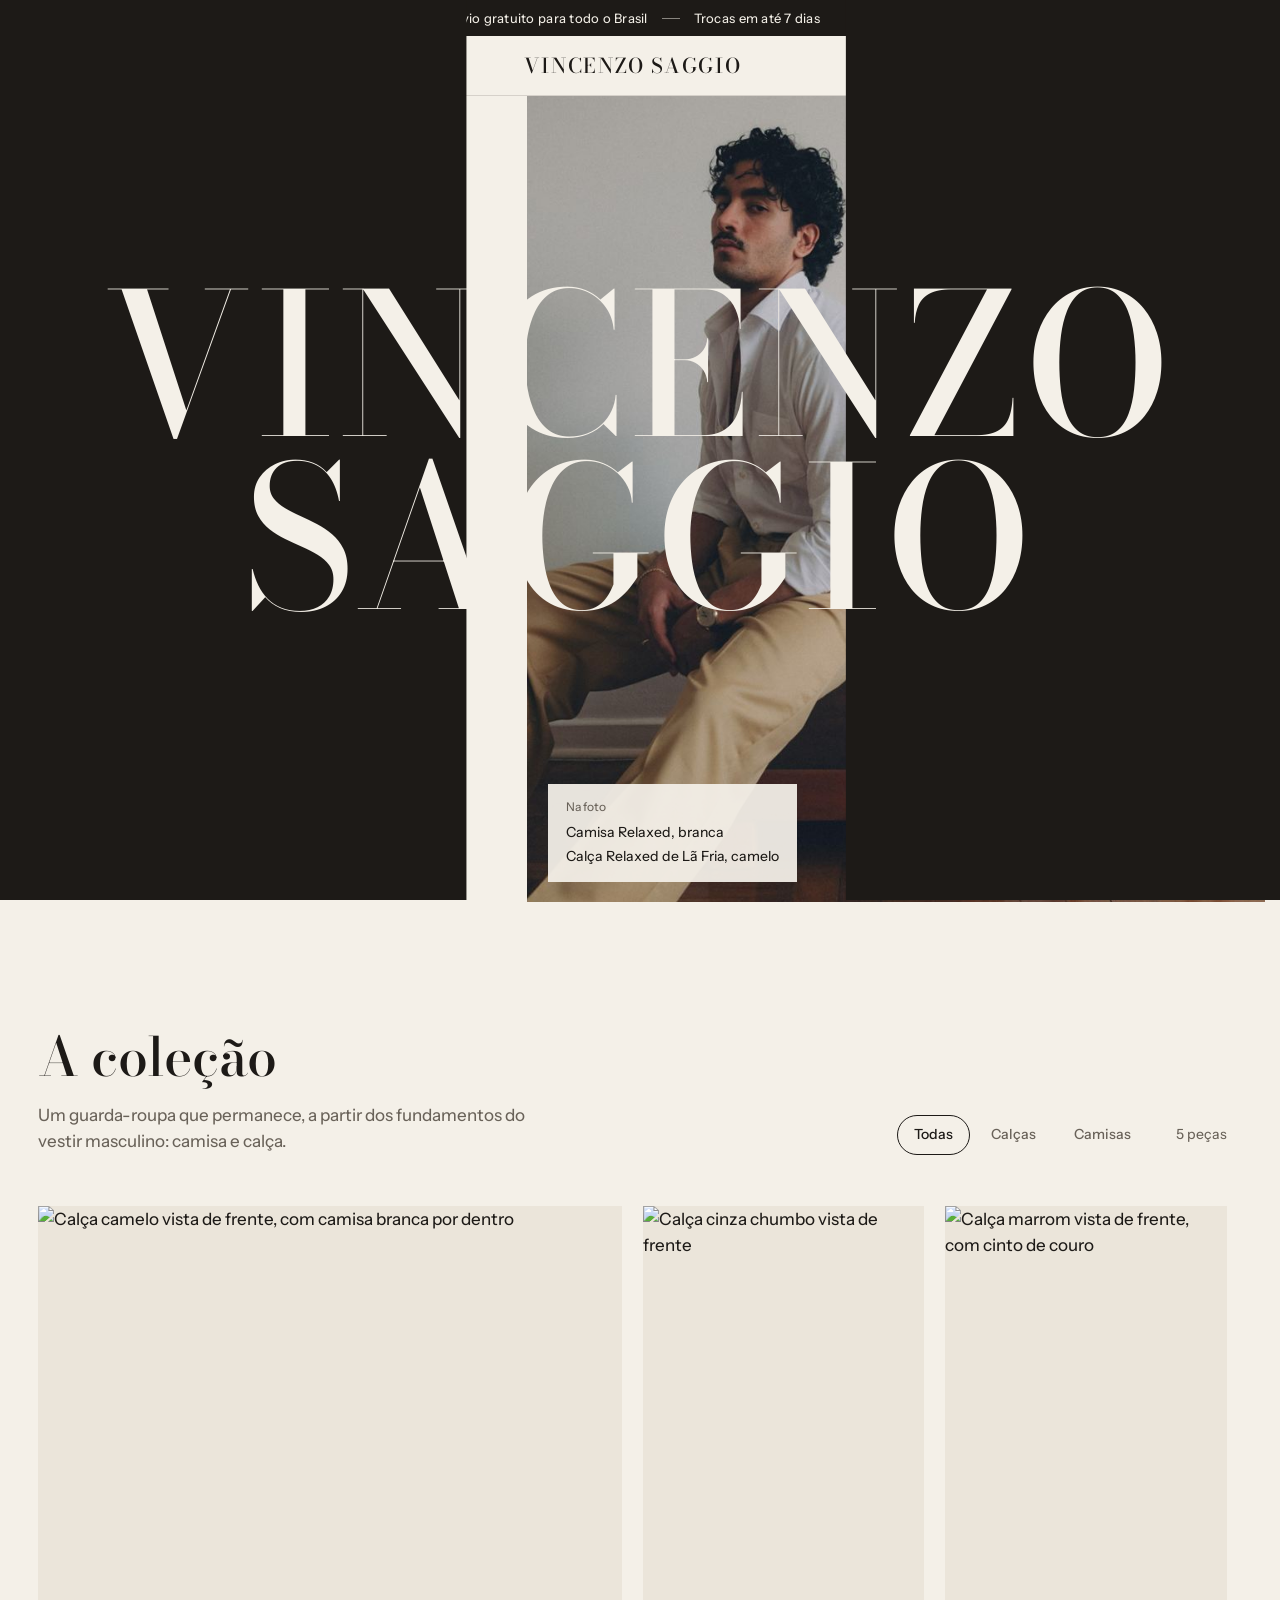
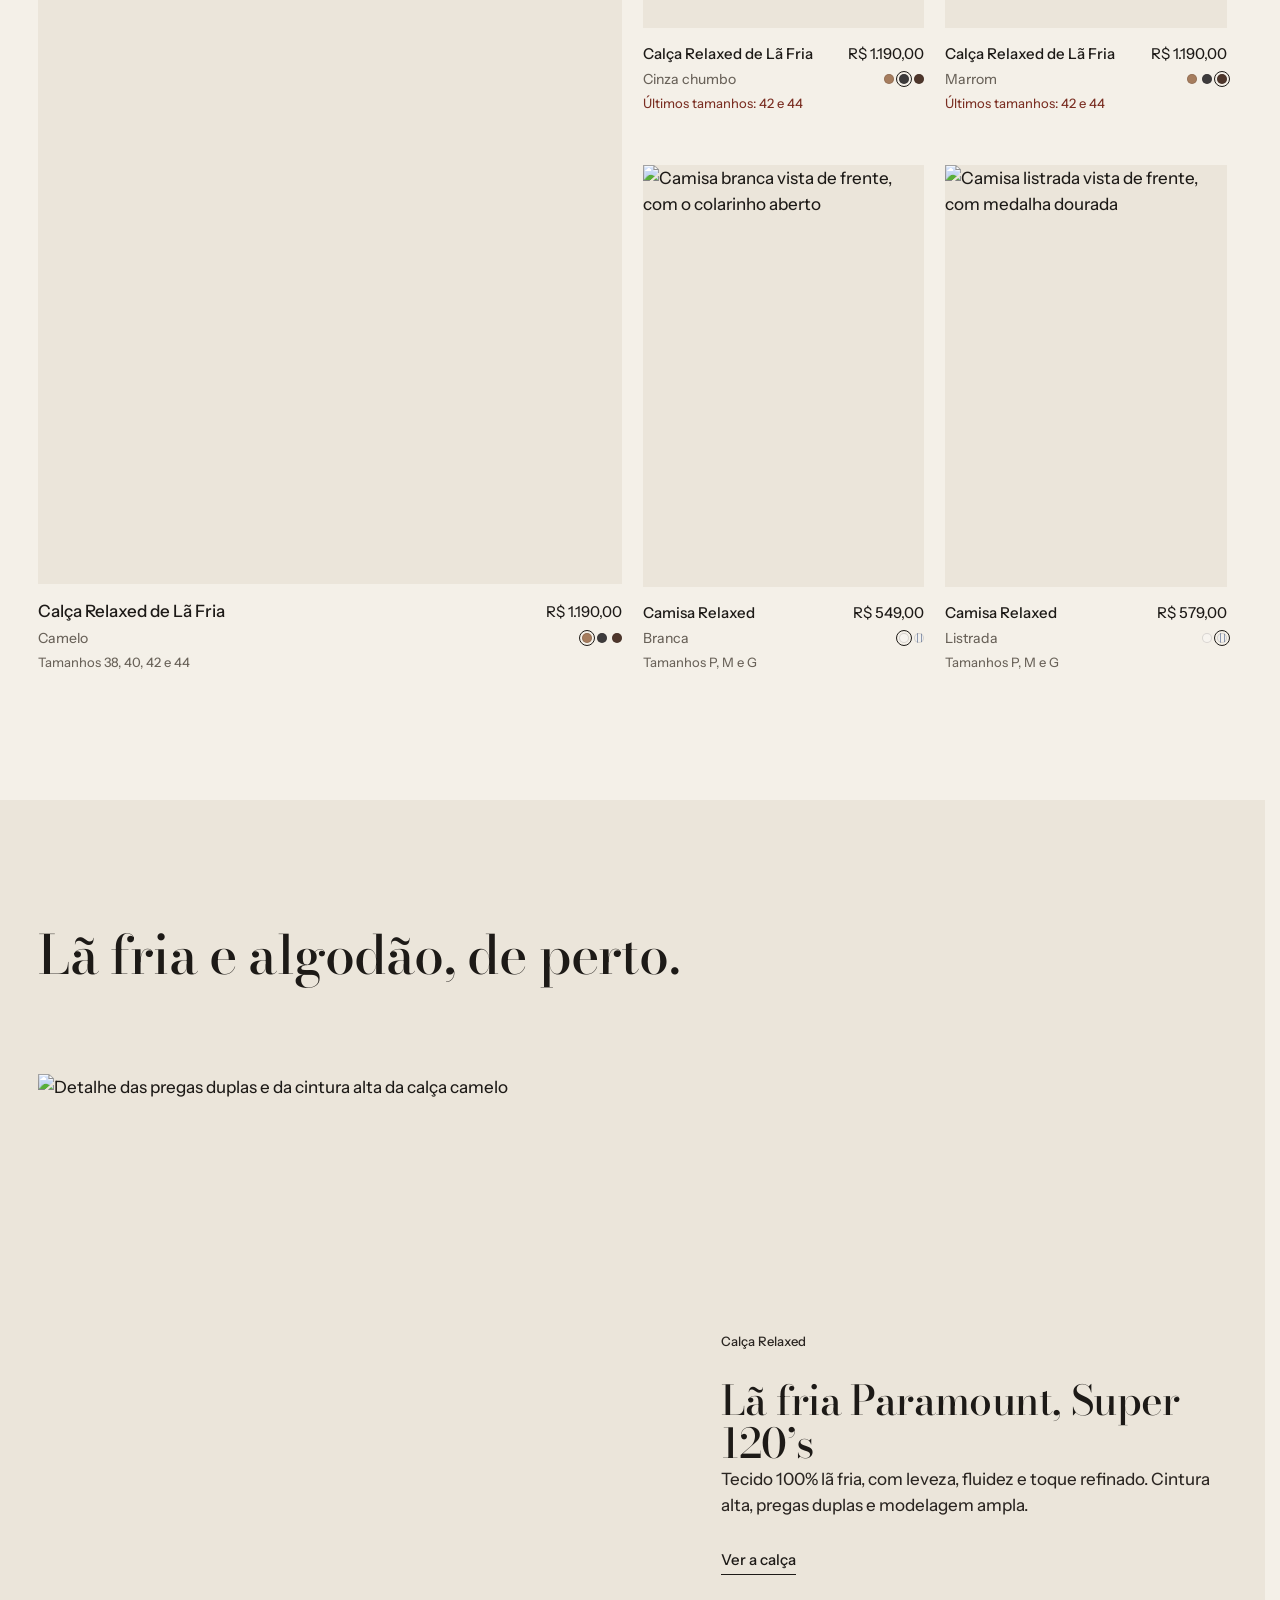
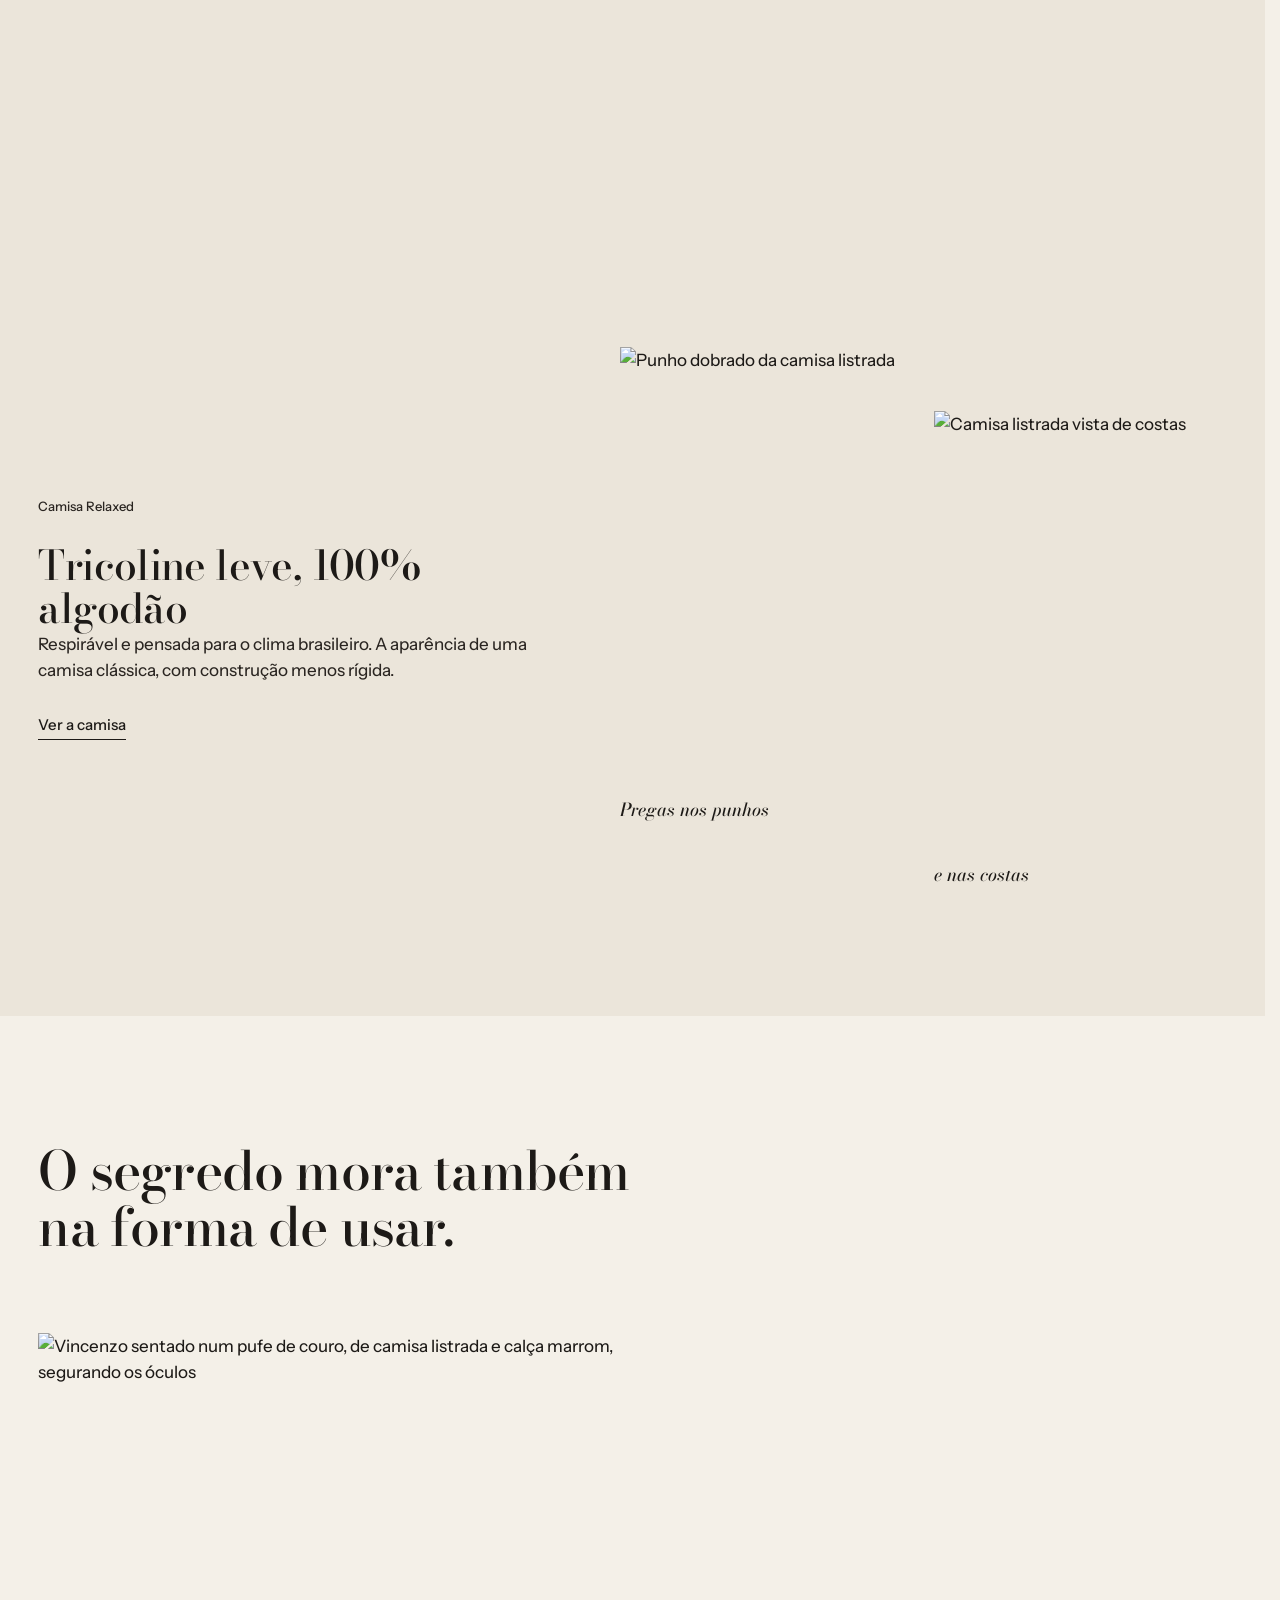
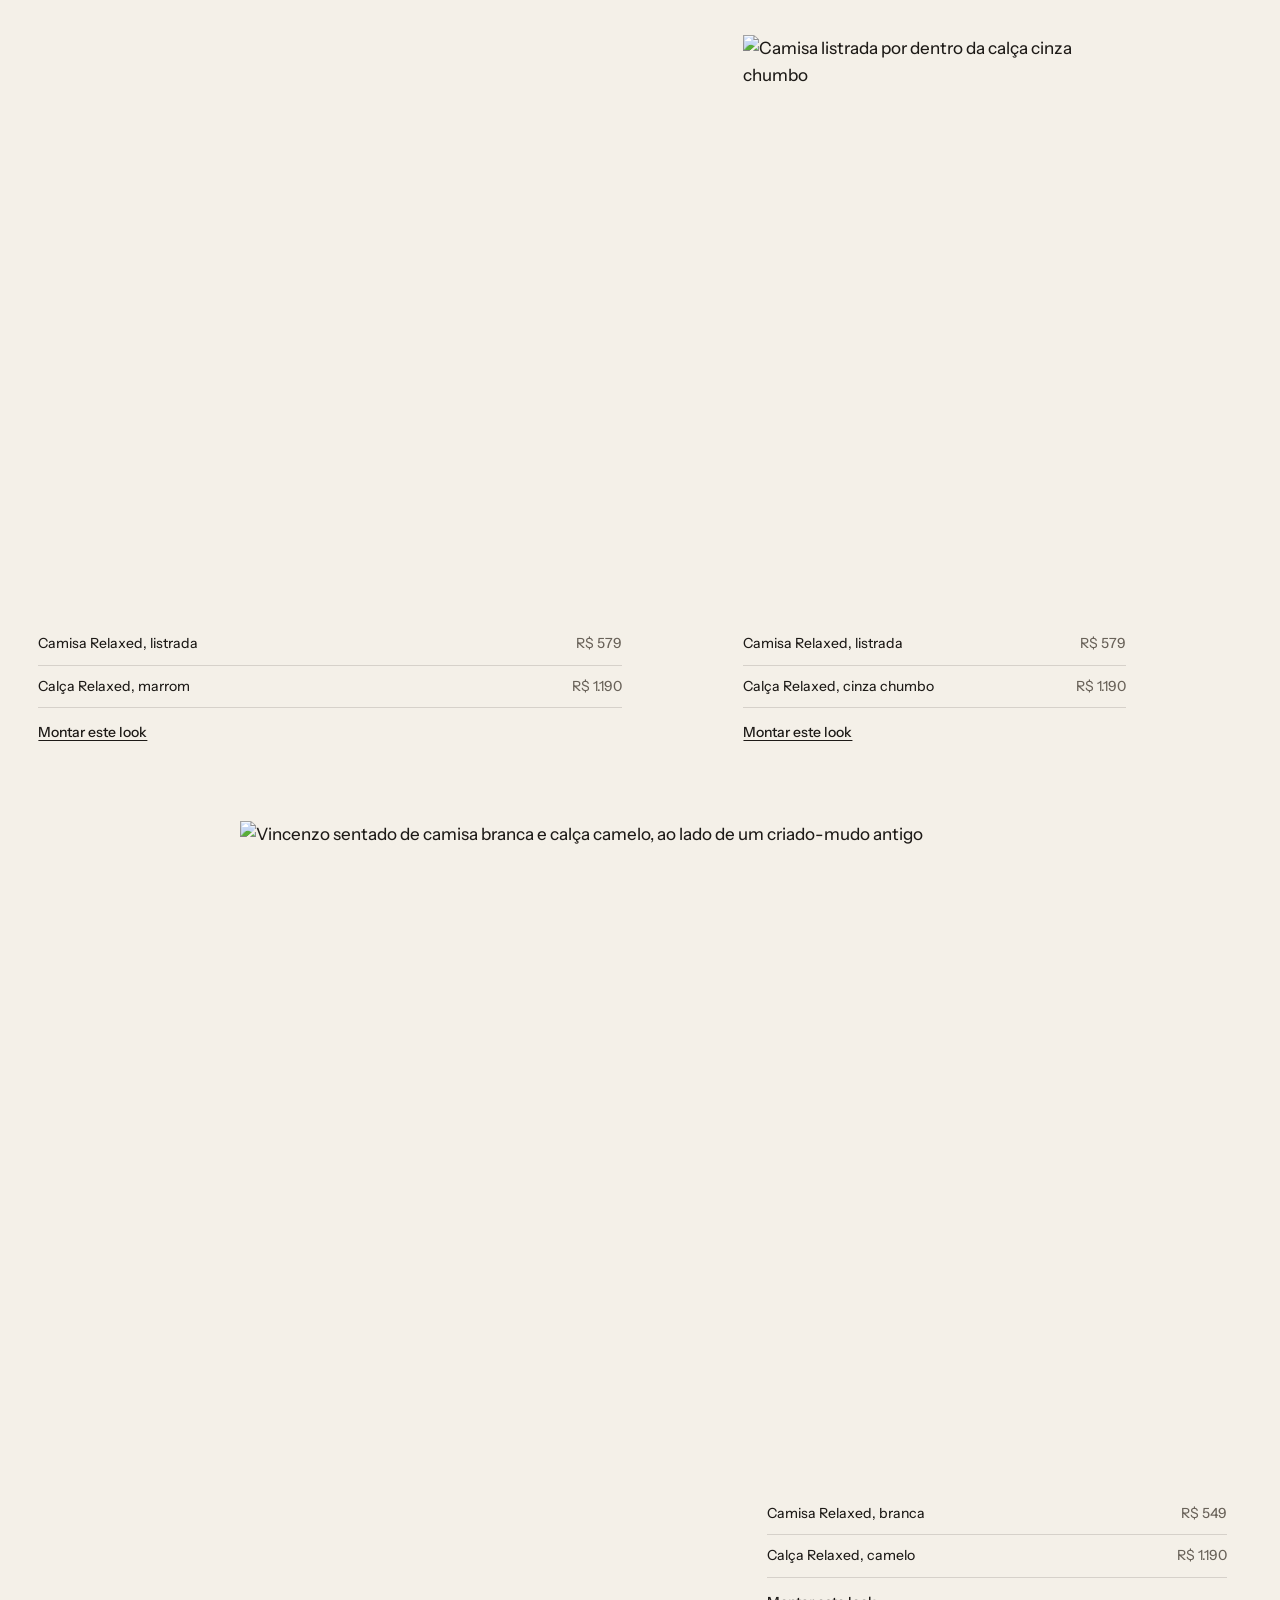
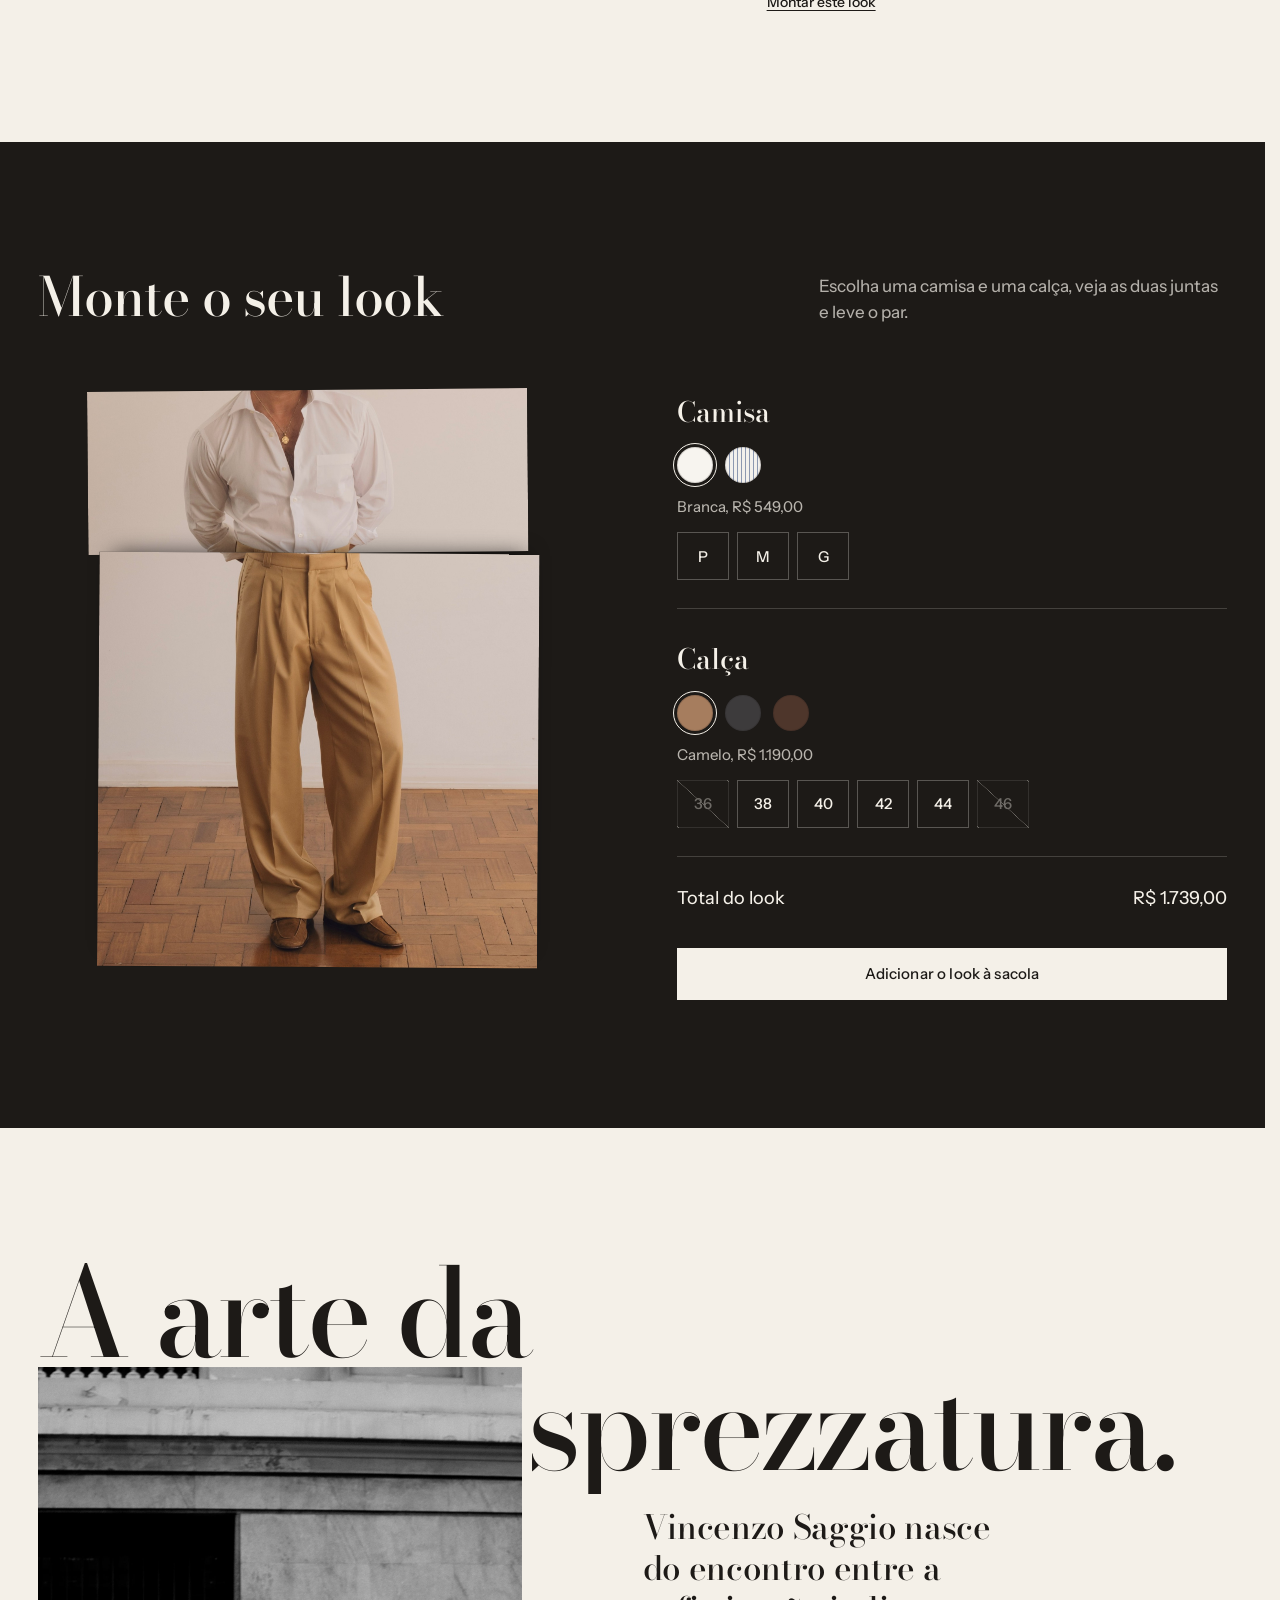
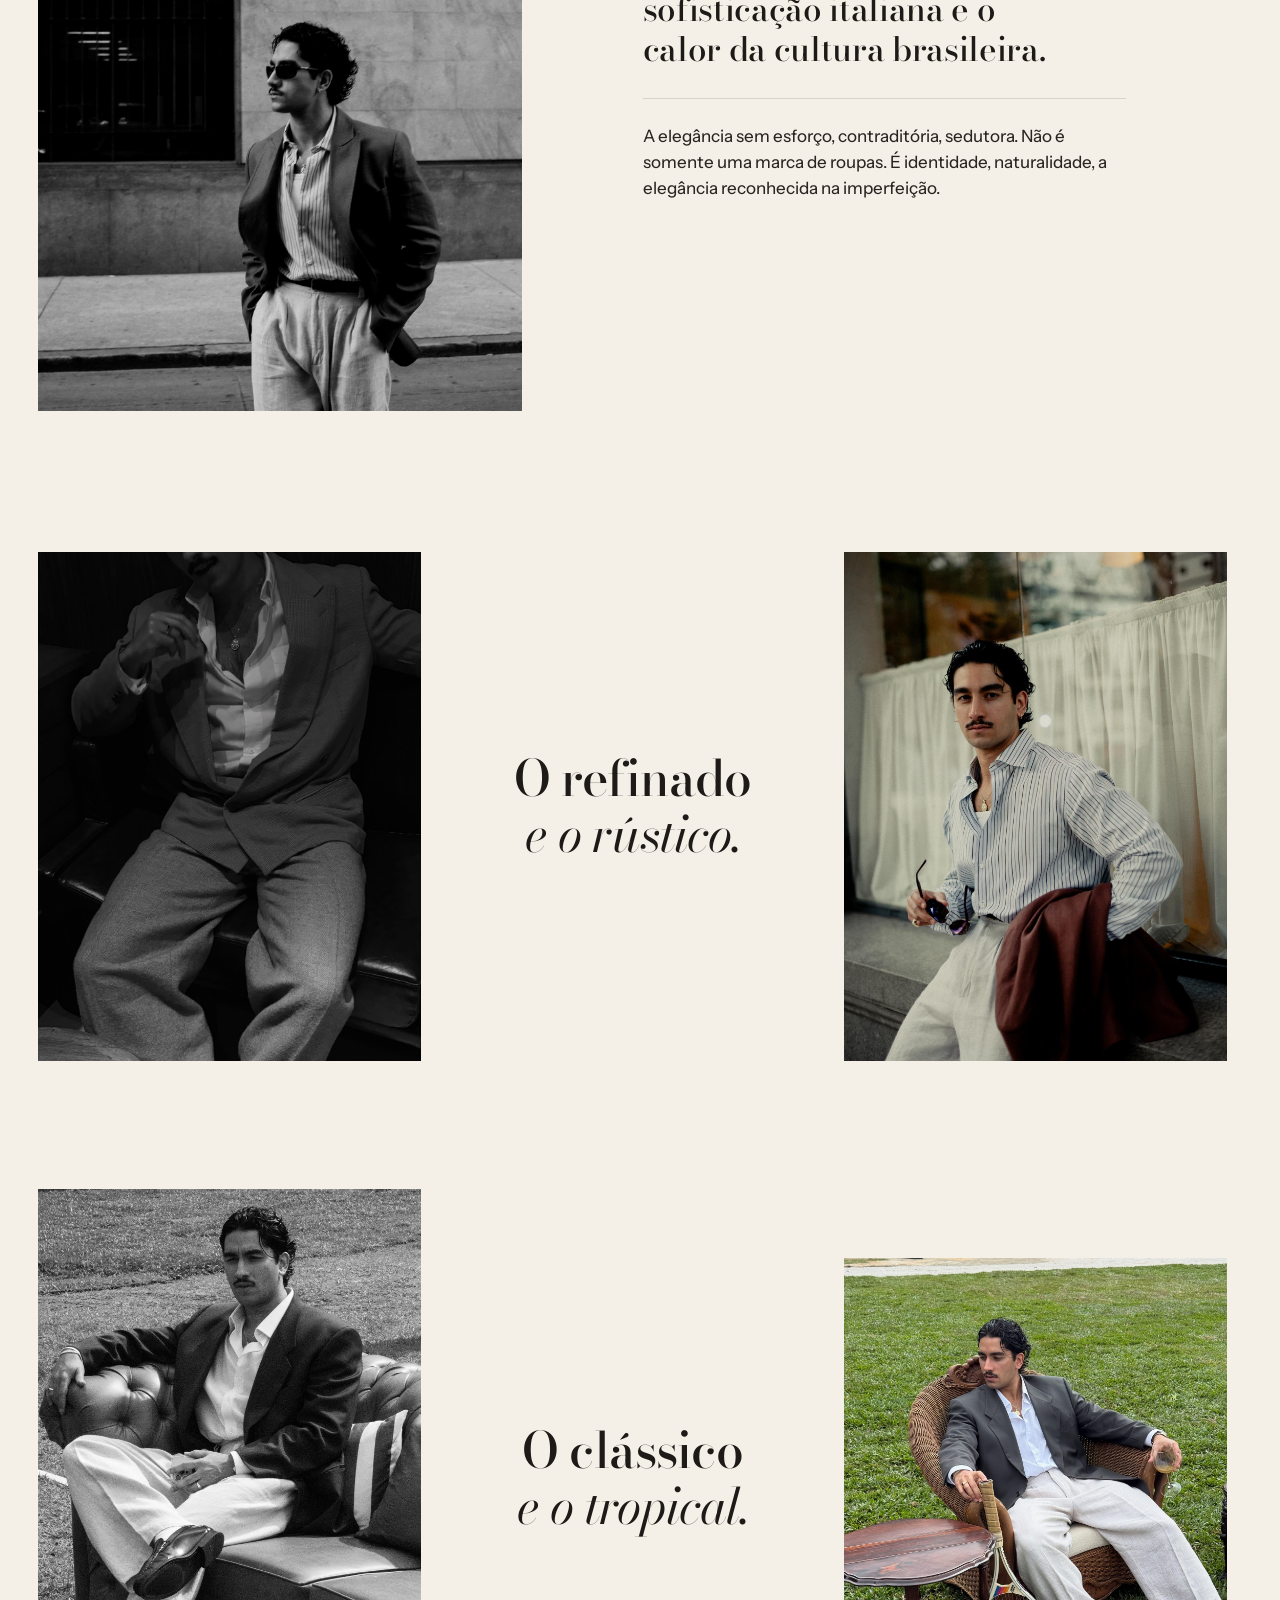
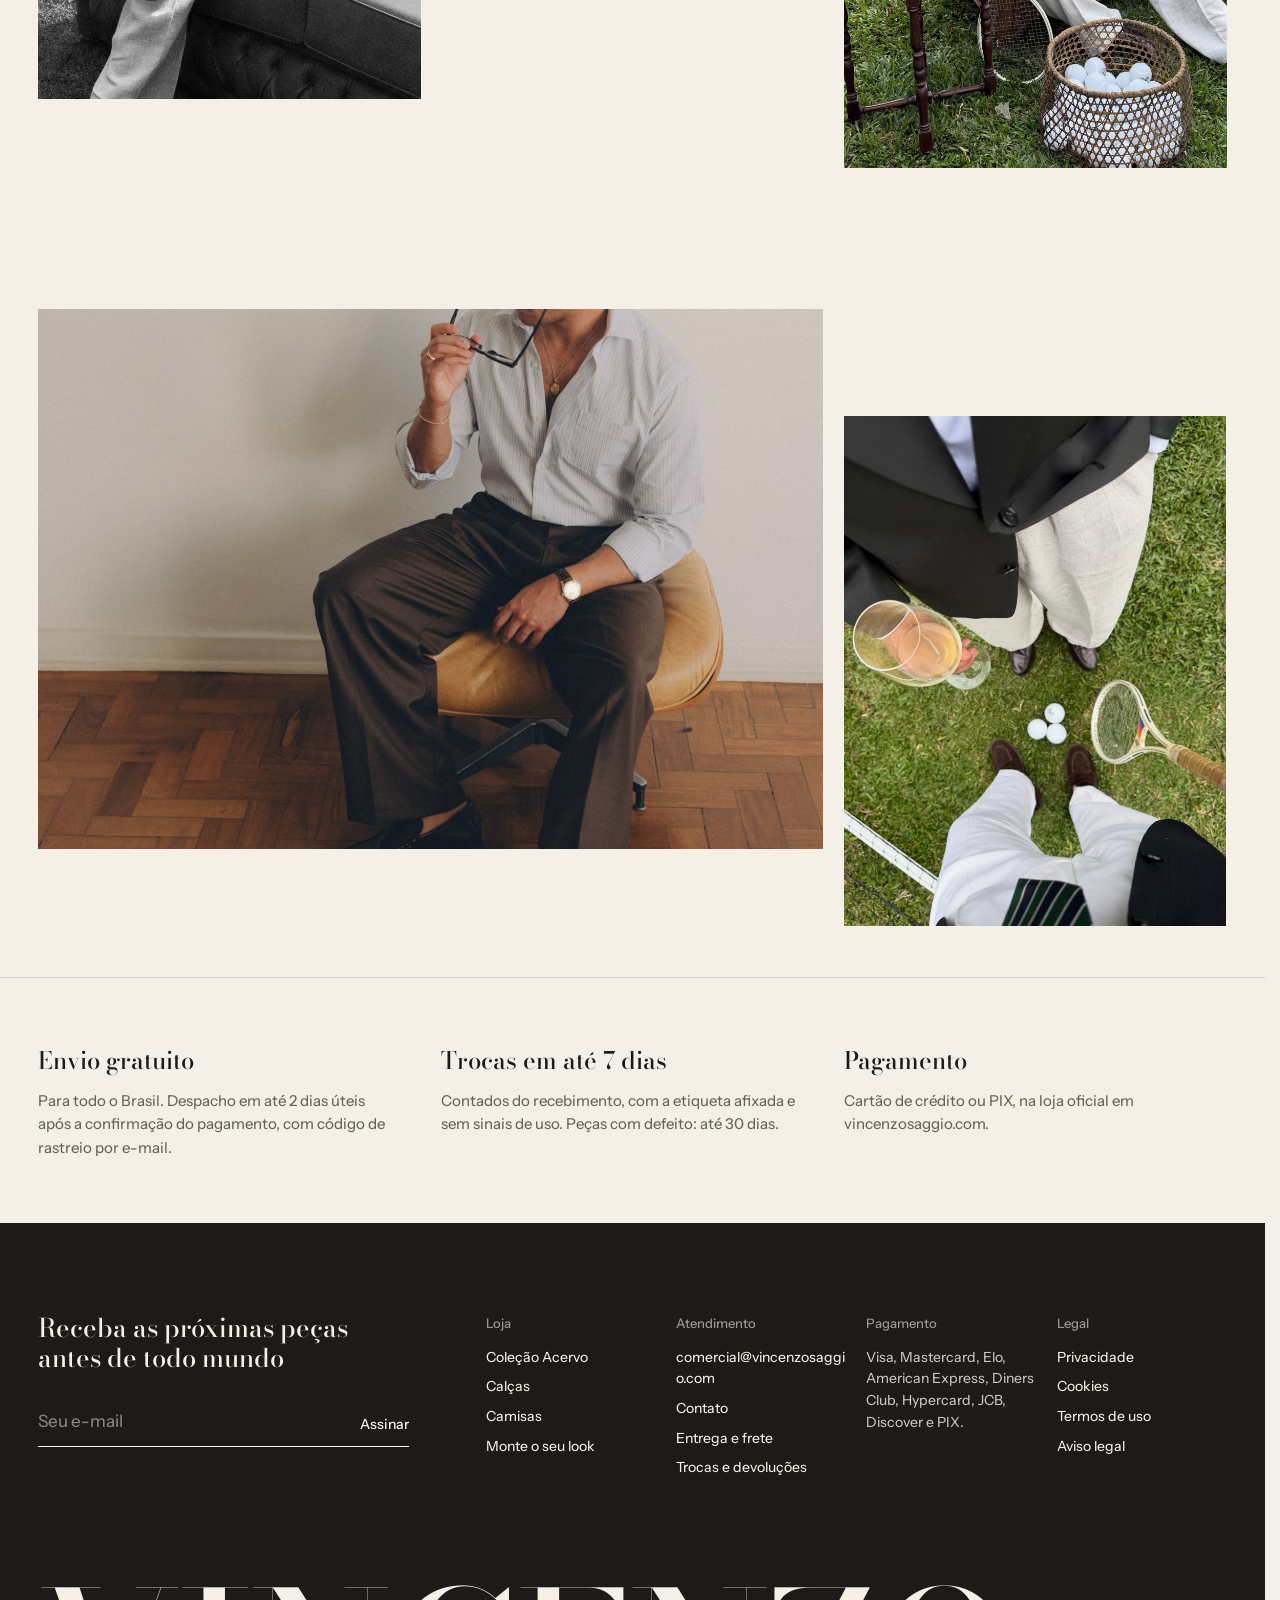
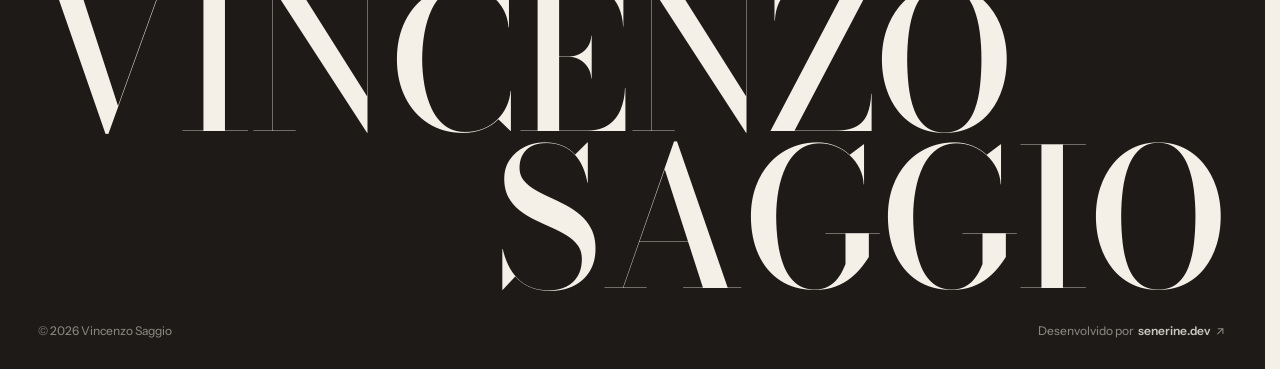
==== commit 3ea94bd0: "Crédito "Desenvolvido por senerine.dev" no rodapé Na loja e na política de privacidade, ao lado do ©" ====
--- a/index.html
+++ b/index.html
@@ -339,7 +339,10 @@
     </div>
   </div>
   <p class="foot-mark" aria-hidden="true"><span data-split>Vincenzo</span><span data-split>Saggio</span></p>
-  <p class="foot-small">© 2026 Vincenzo Saggio</p>
+  <div class="foot-small">
+    <p>© 2026 Vincenzo Saggio</p>
+    <a class="credito" href="https://www.senerinedev.com.br" target="_blank" rel="noopener">Desenvolvido por <b>senerine.dev</b><svg viewBox="0 0 24 24" aria-hidden="true"><path d="M7 17 17 7M8 7h9v9"/></svg></a>
+  </div>
 </footer>
 
 <section class="pv" data-product-view data-lenis-prevent role="dialog" aria-modal="true" aria-labelledby="pv-title" hidden>
--- a/styles.css
+++ b/styles.css
@@ -455,7 +455,17 @@
   white-space: nowrap; letter-spacing: -.01em;
 }
 .foot-mark > span:last-child { align-self: flex-end; }
-.foot-small { padding: 18px 0 22px; font-size: 12px; color: rgba(244, 240, 232, .5); }
+.foot-small {
+  display: flex; flex-wrap: wrap; justify-content: space-between; align-items: center; gap: 8px 24px;
+  padding: 18px 0 22px; font-size: 12px; color: rgba(244, 240, 232, .5);
+}
+/* Crédito de quem fez o site, no mesmo formato do crédito da Flanar */
+.credito { display: inline-flex; align-items: center; gap: 4px; min-height: 32px; text-decoration: none; transition: color .25s var(--ease); }
+.credito b { font-weight: 600; color: rgba(244, 240, 232, .8); transition: color .25s var(--ease); }
+.credito svg { width: 1.05em; height: 1.05em; fill: none; stroke: currentColor; stroke-width: 2; stroke-linecap: round; stroke-linejoin: round; transition: translate .3s var(--out); }
+.credito:hover, .credito:focus-visible { color: var(--marfim); }
+.credito:hover b, .credito:focus-visible b { color: var(--marfim); text-decoration: underline; text-underline-offset: 4px; }
+.credito:hover svg, .credito:focus-visible svg { translate: 2px -2px; }
 
 /* ---------- Página de produto ---------- */
 .pv {
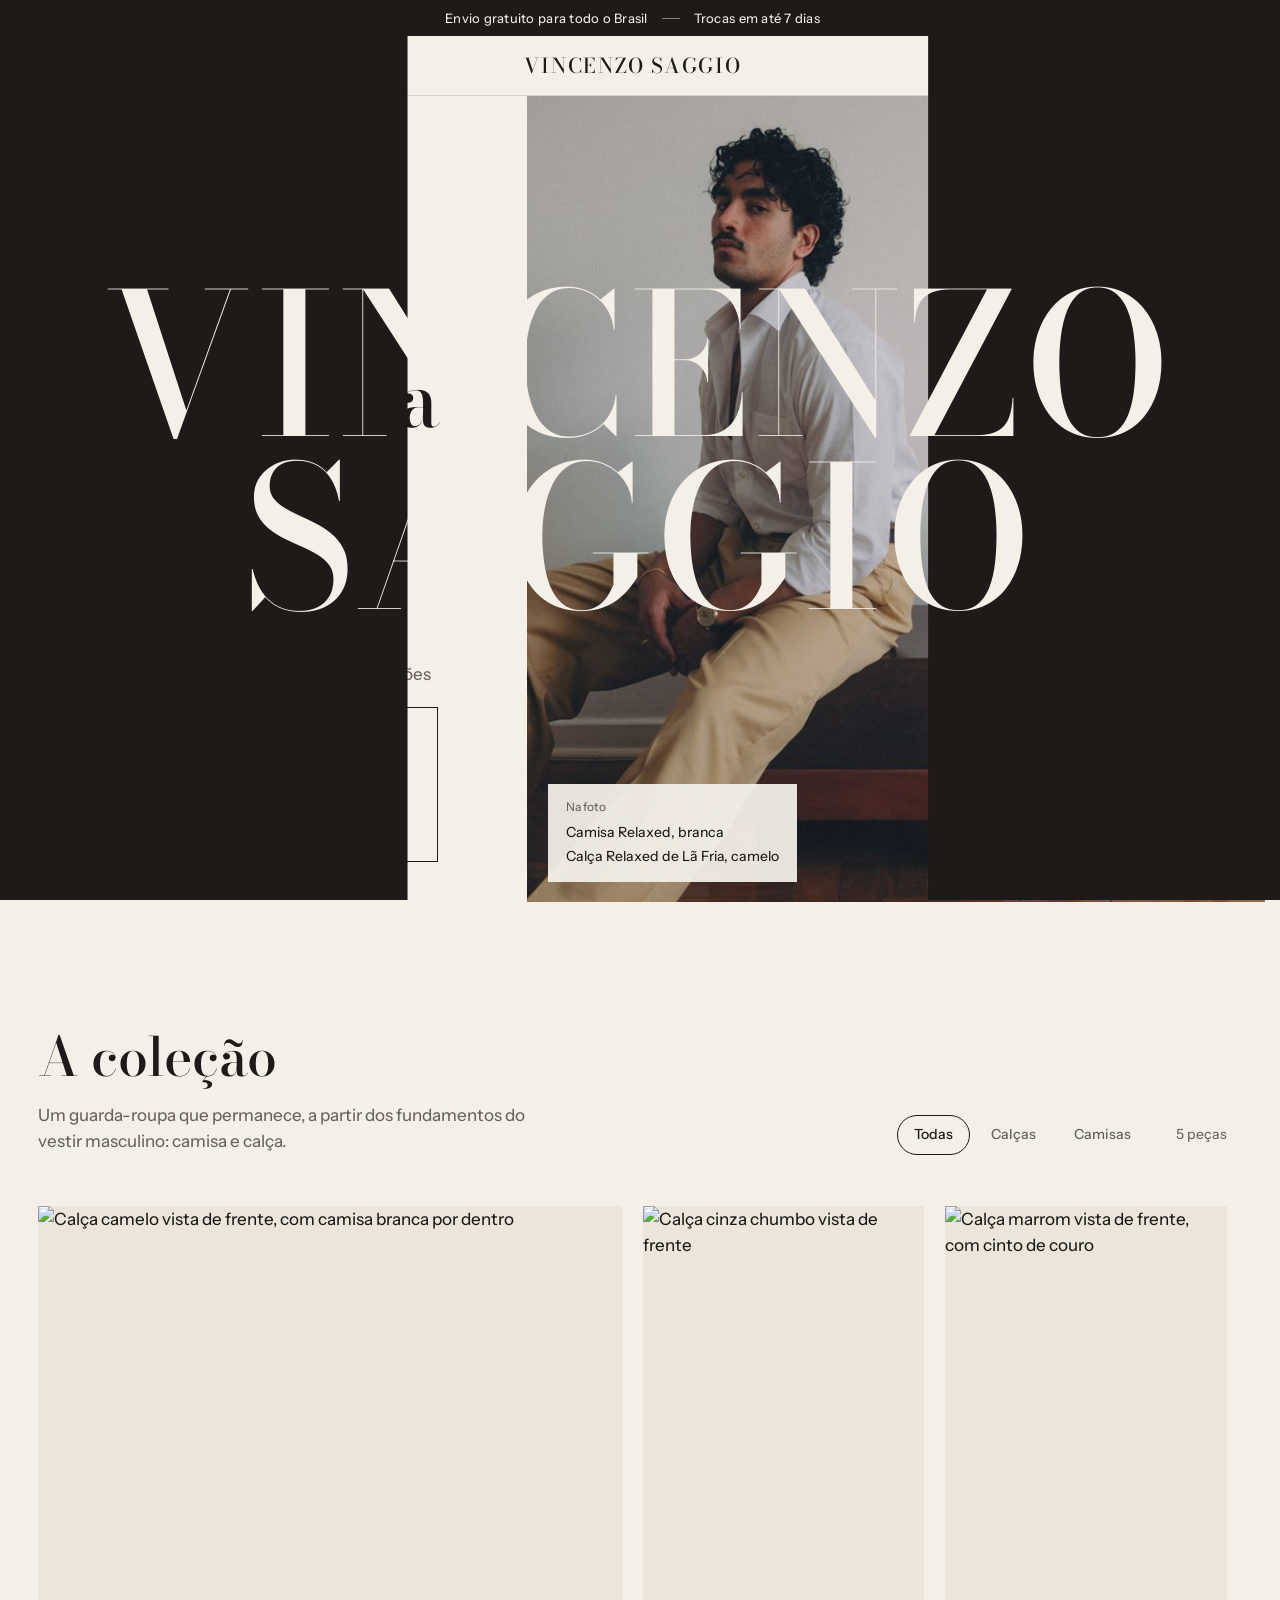
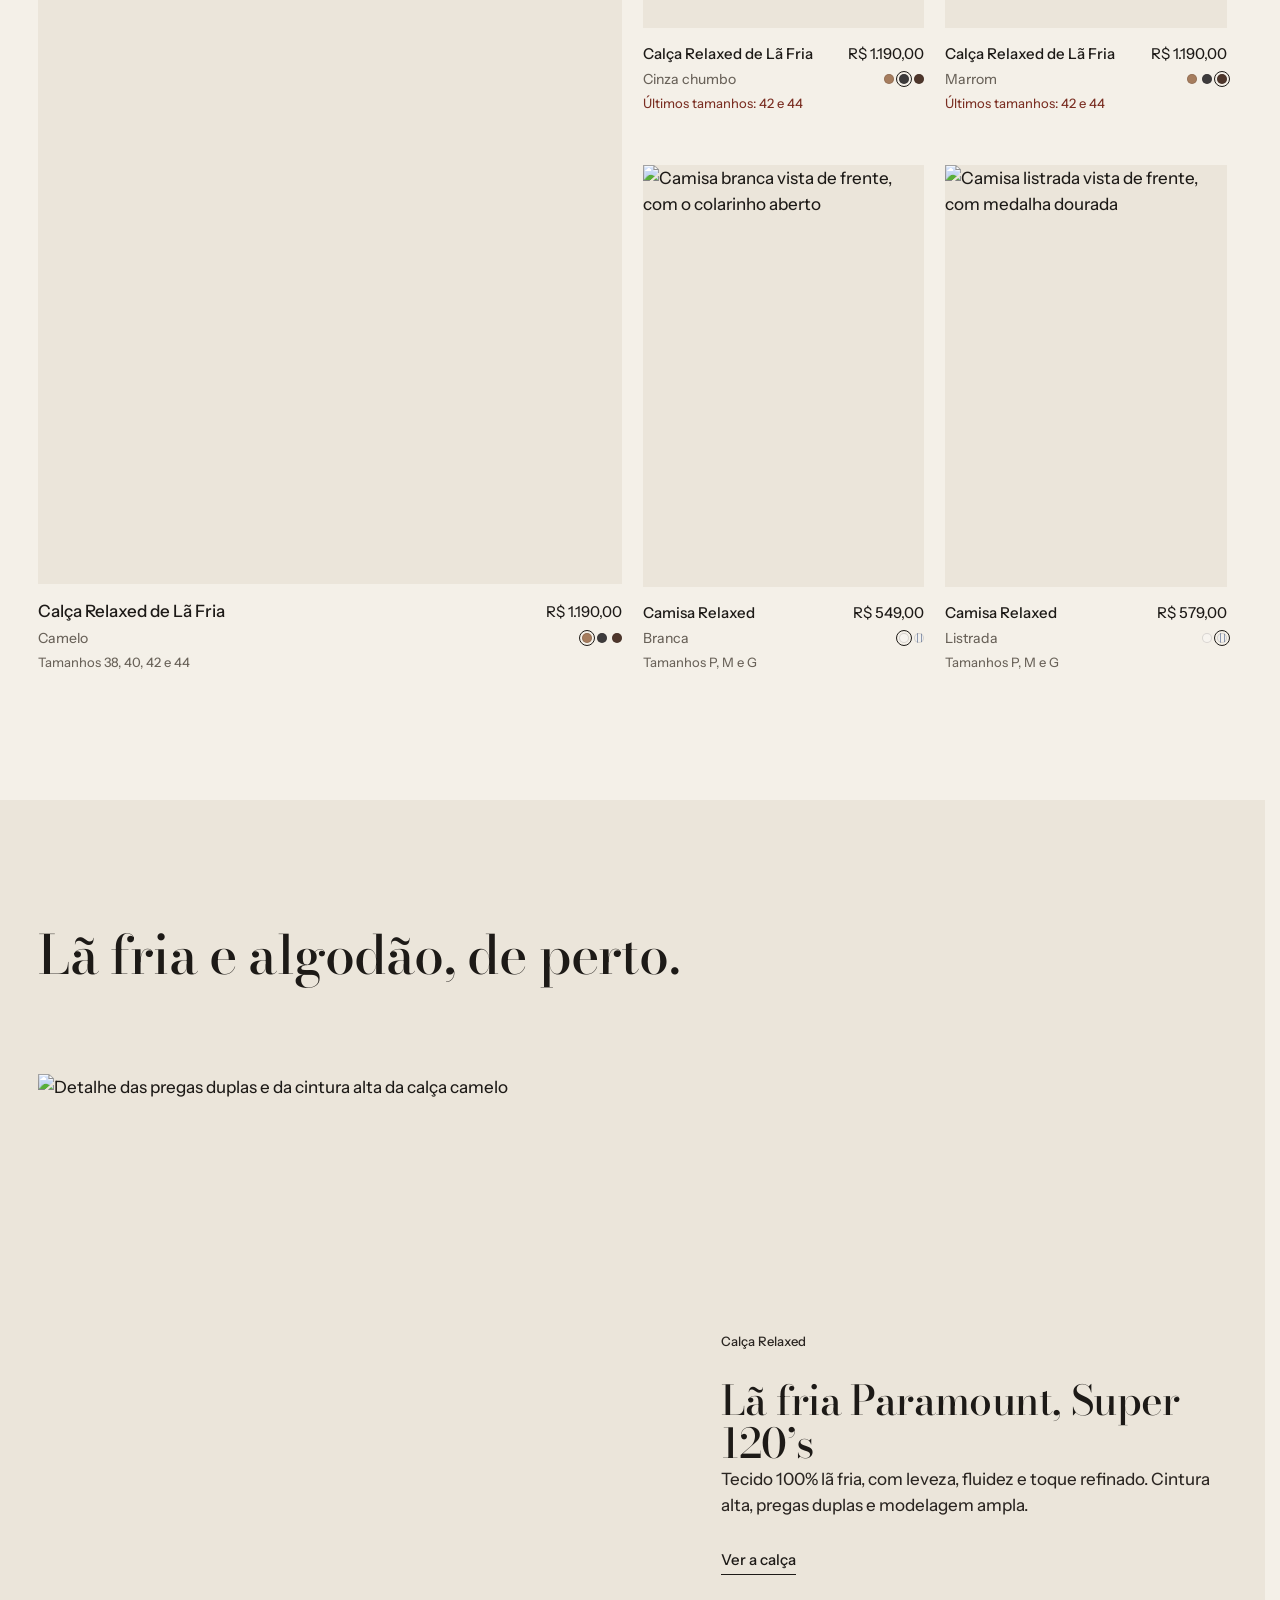
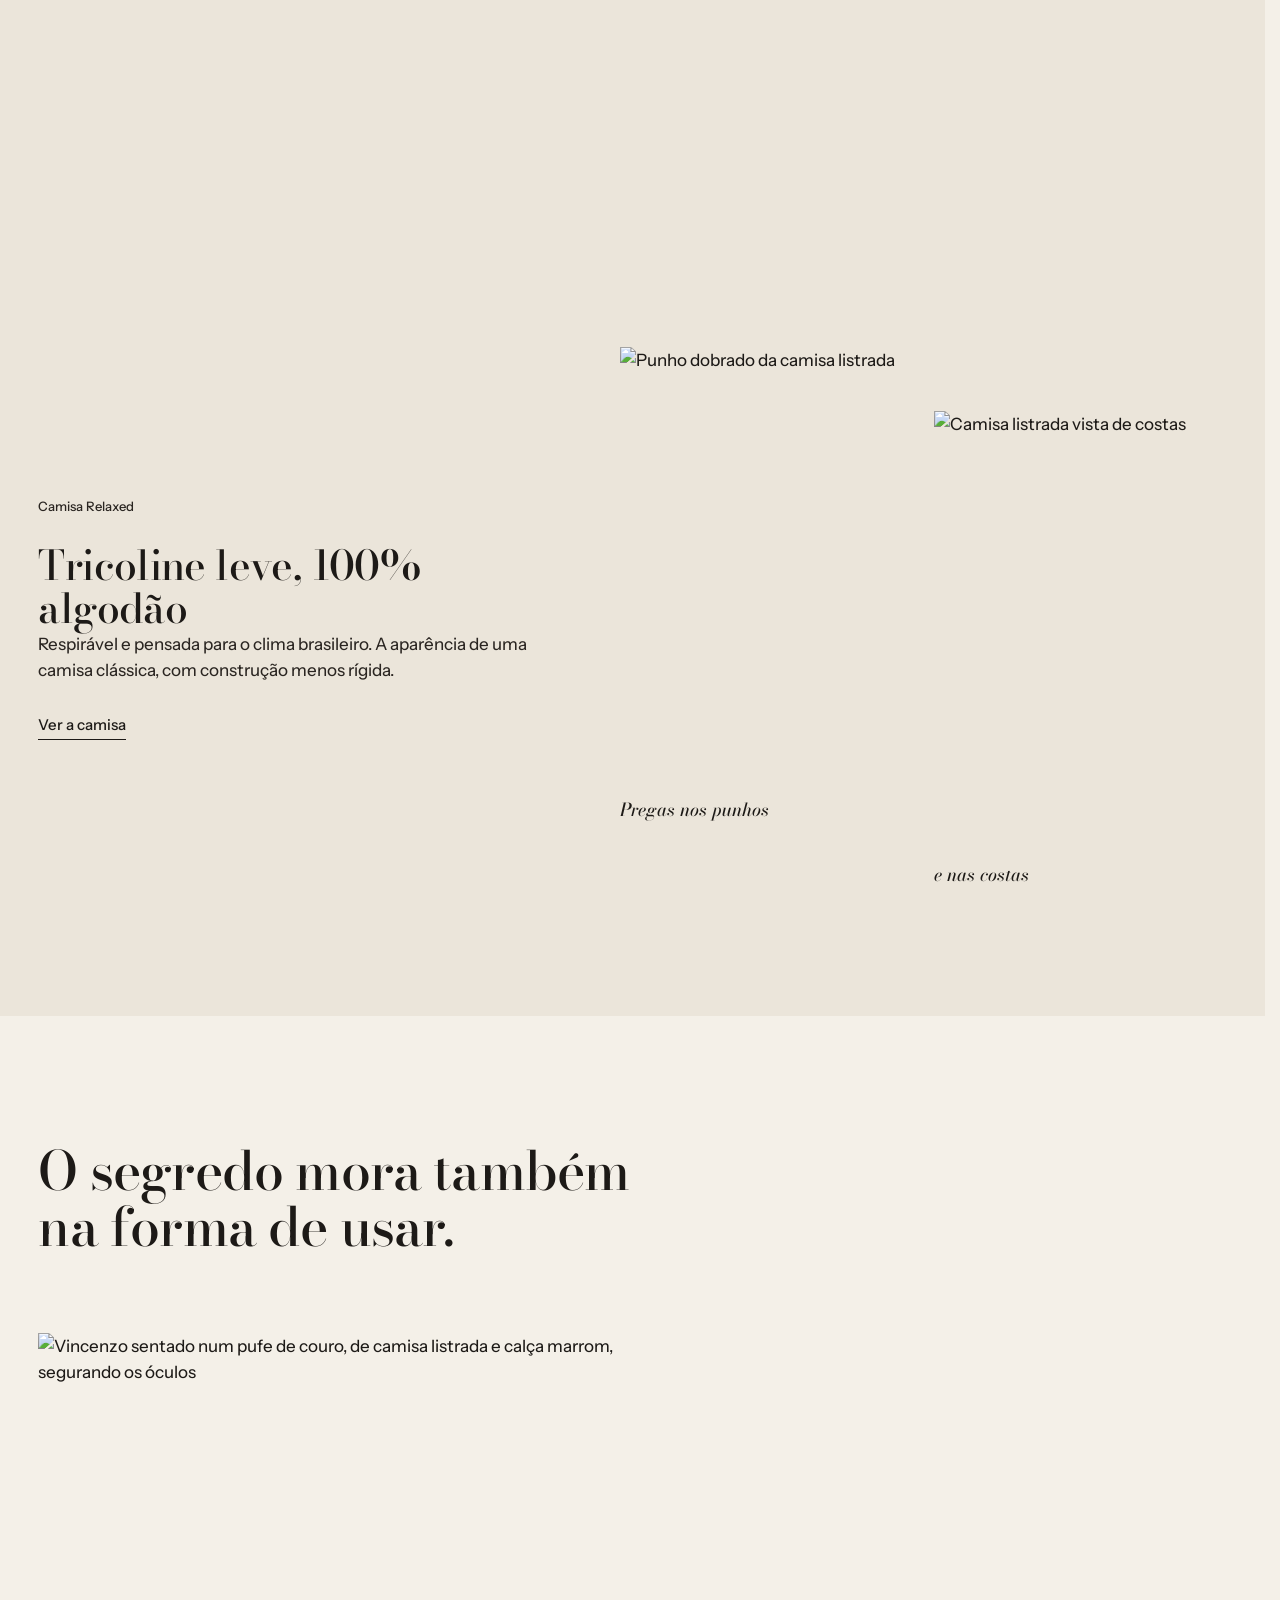
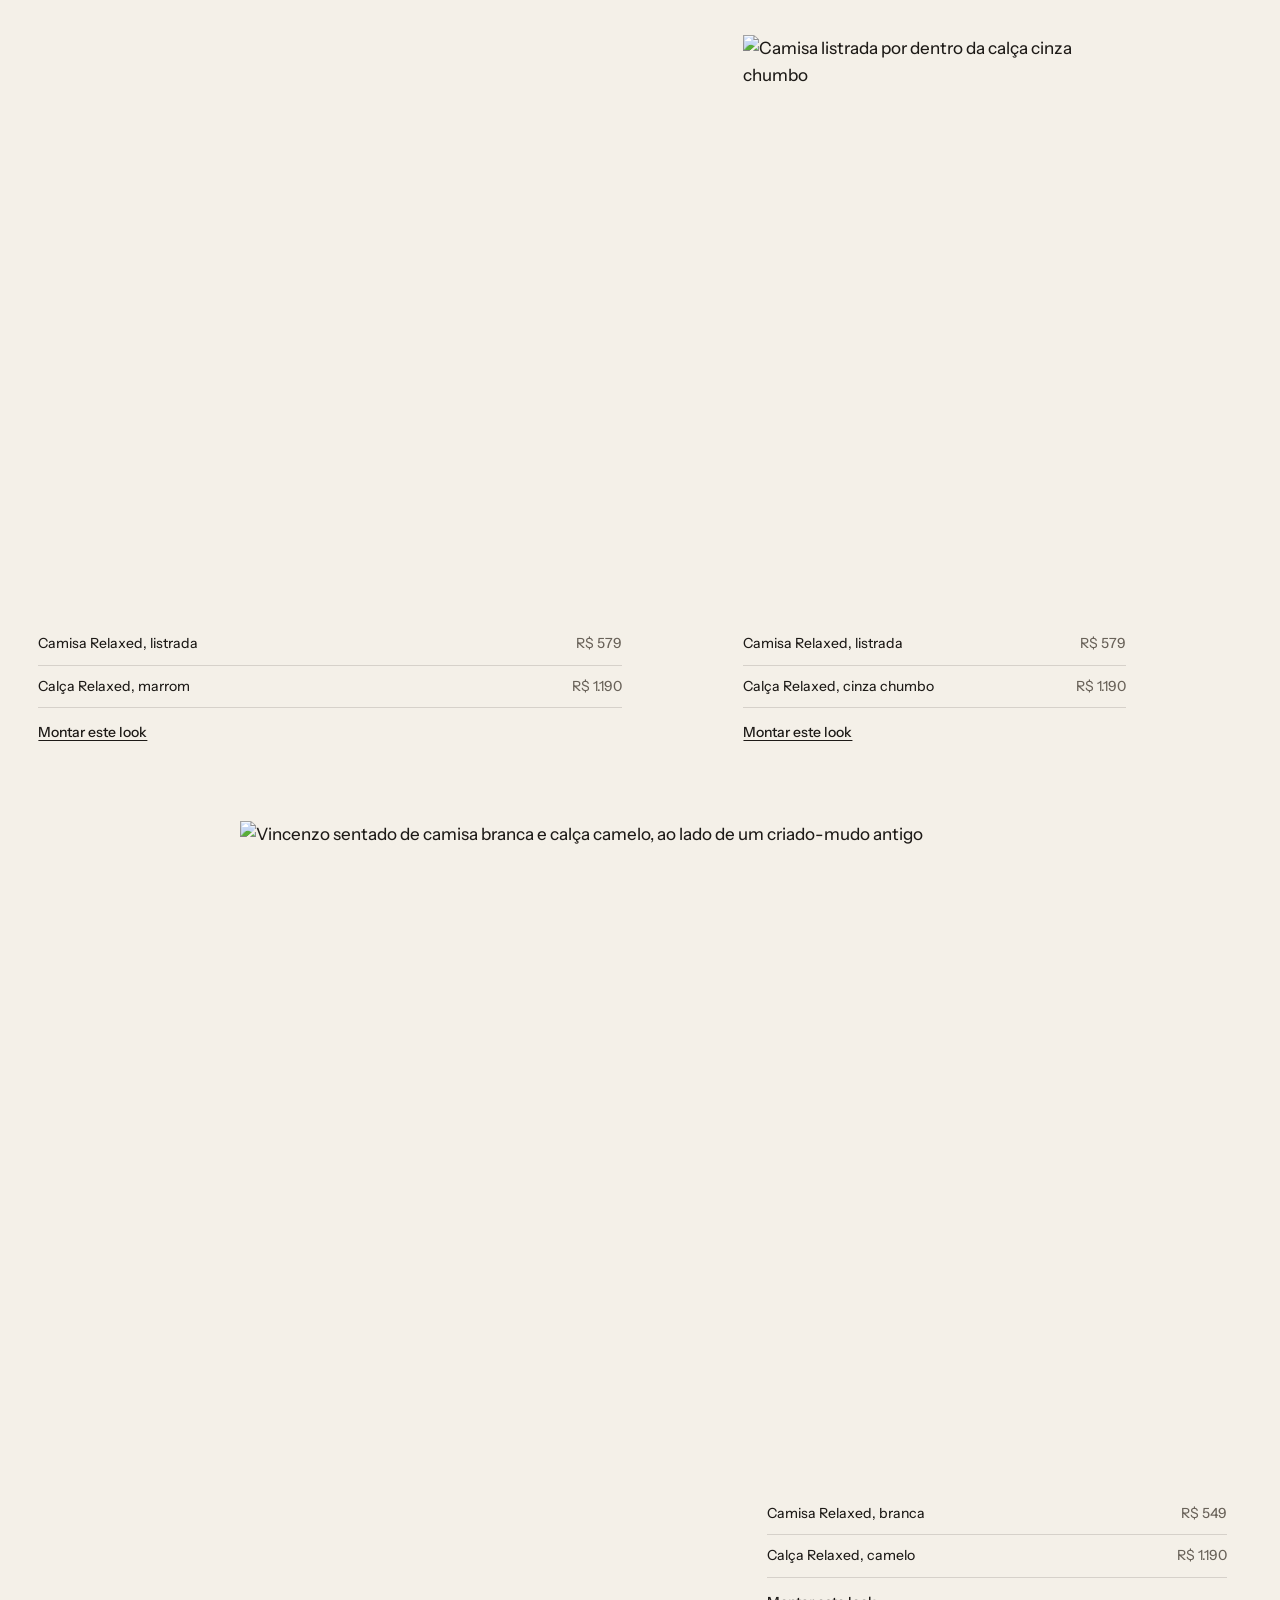
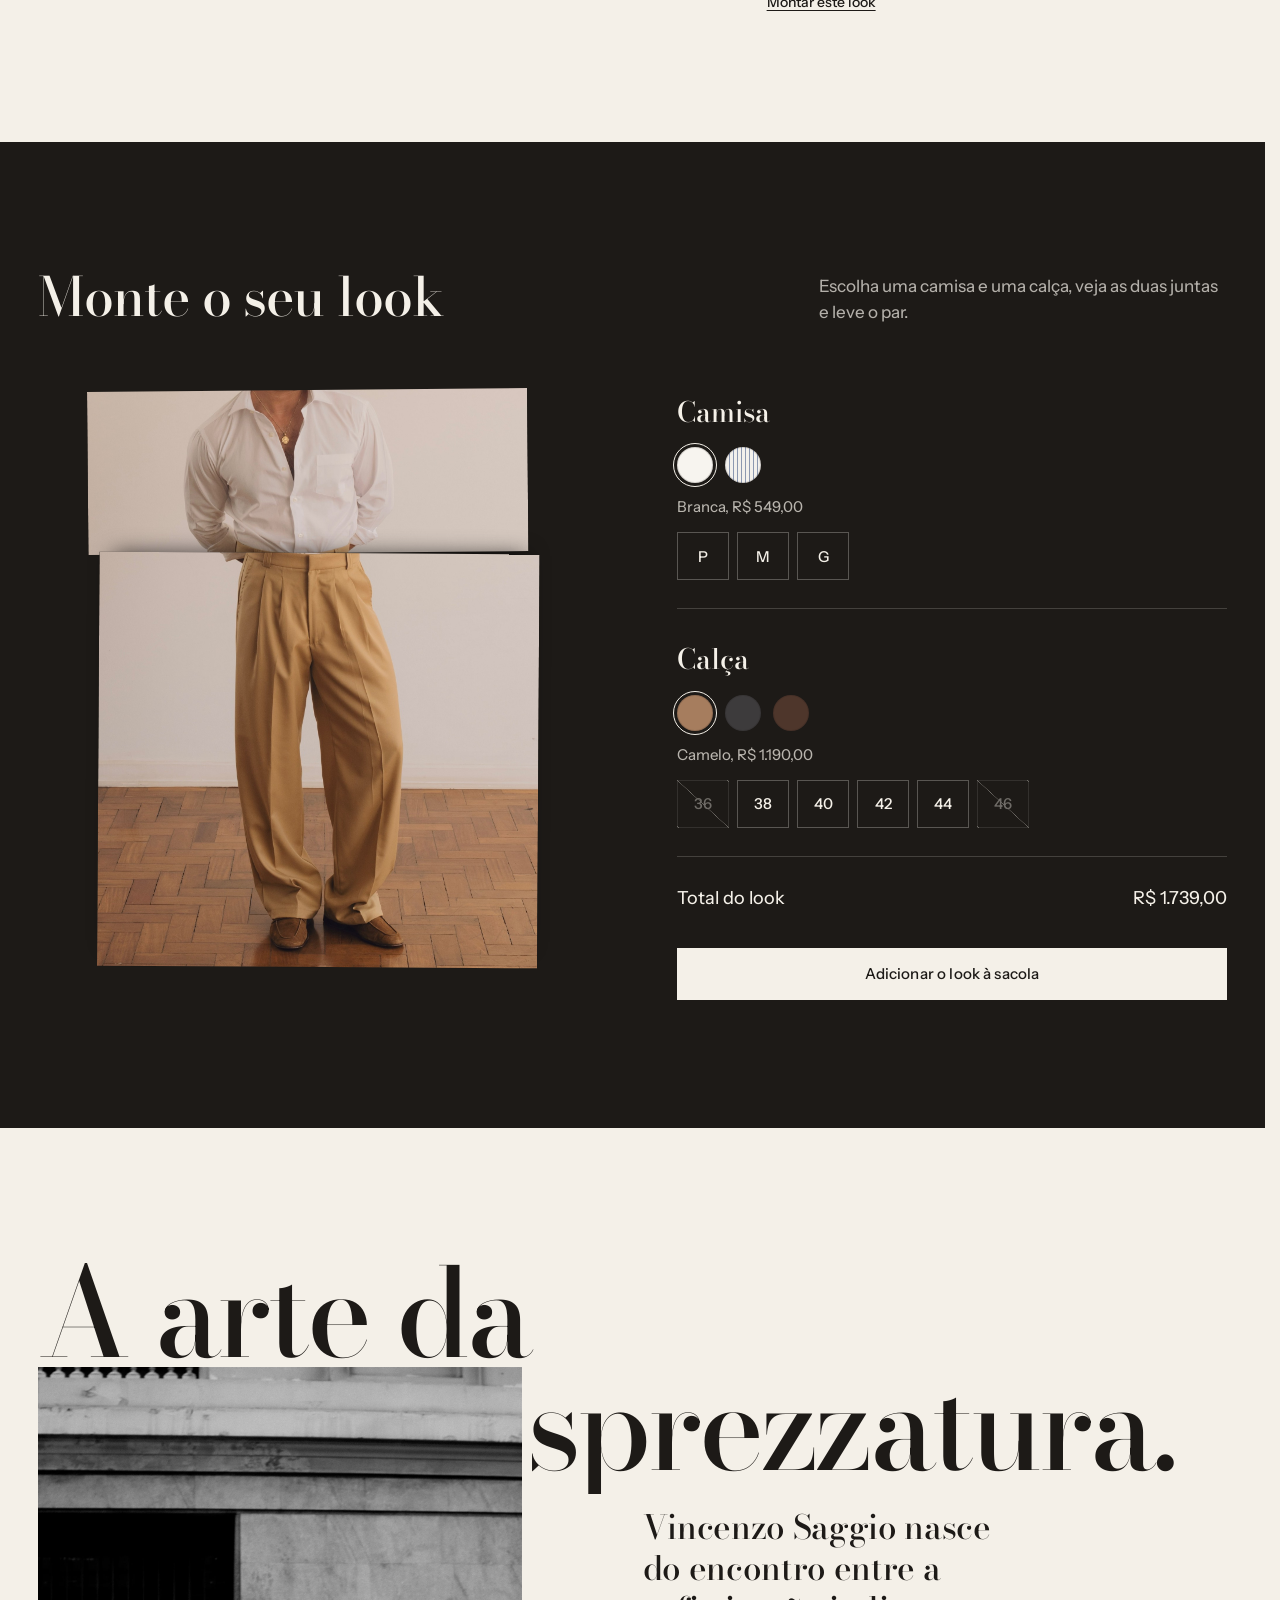
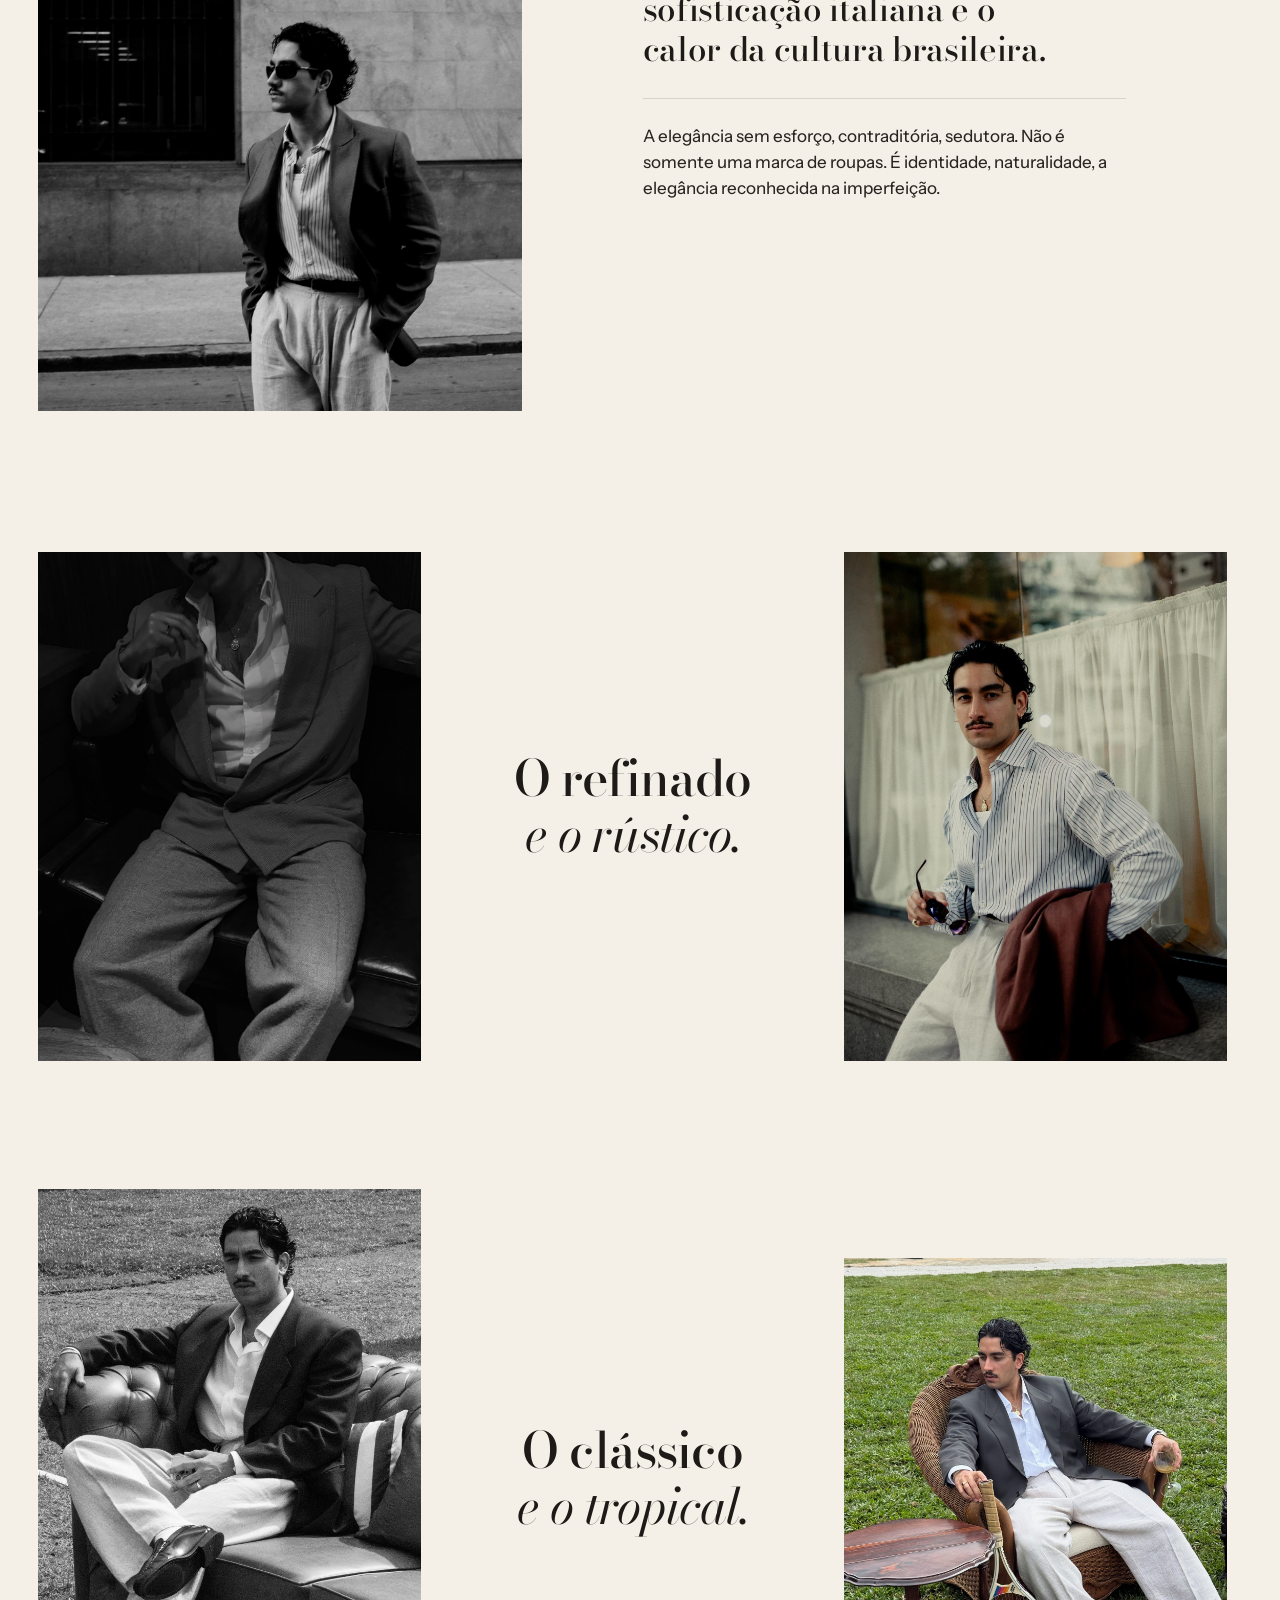
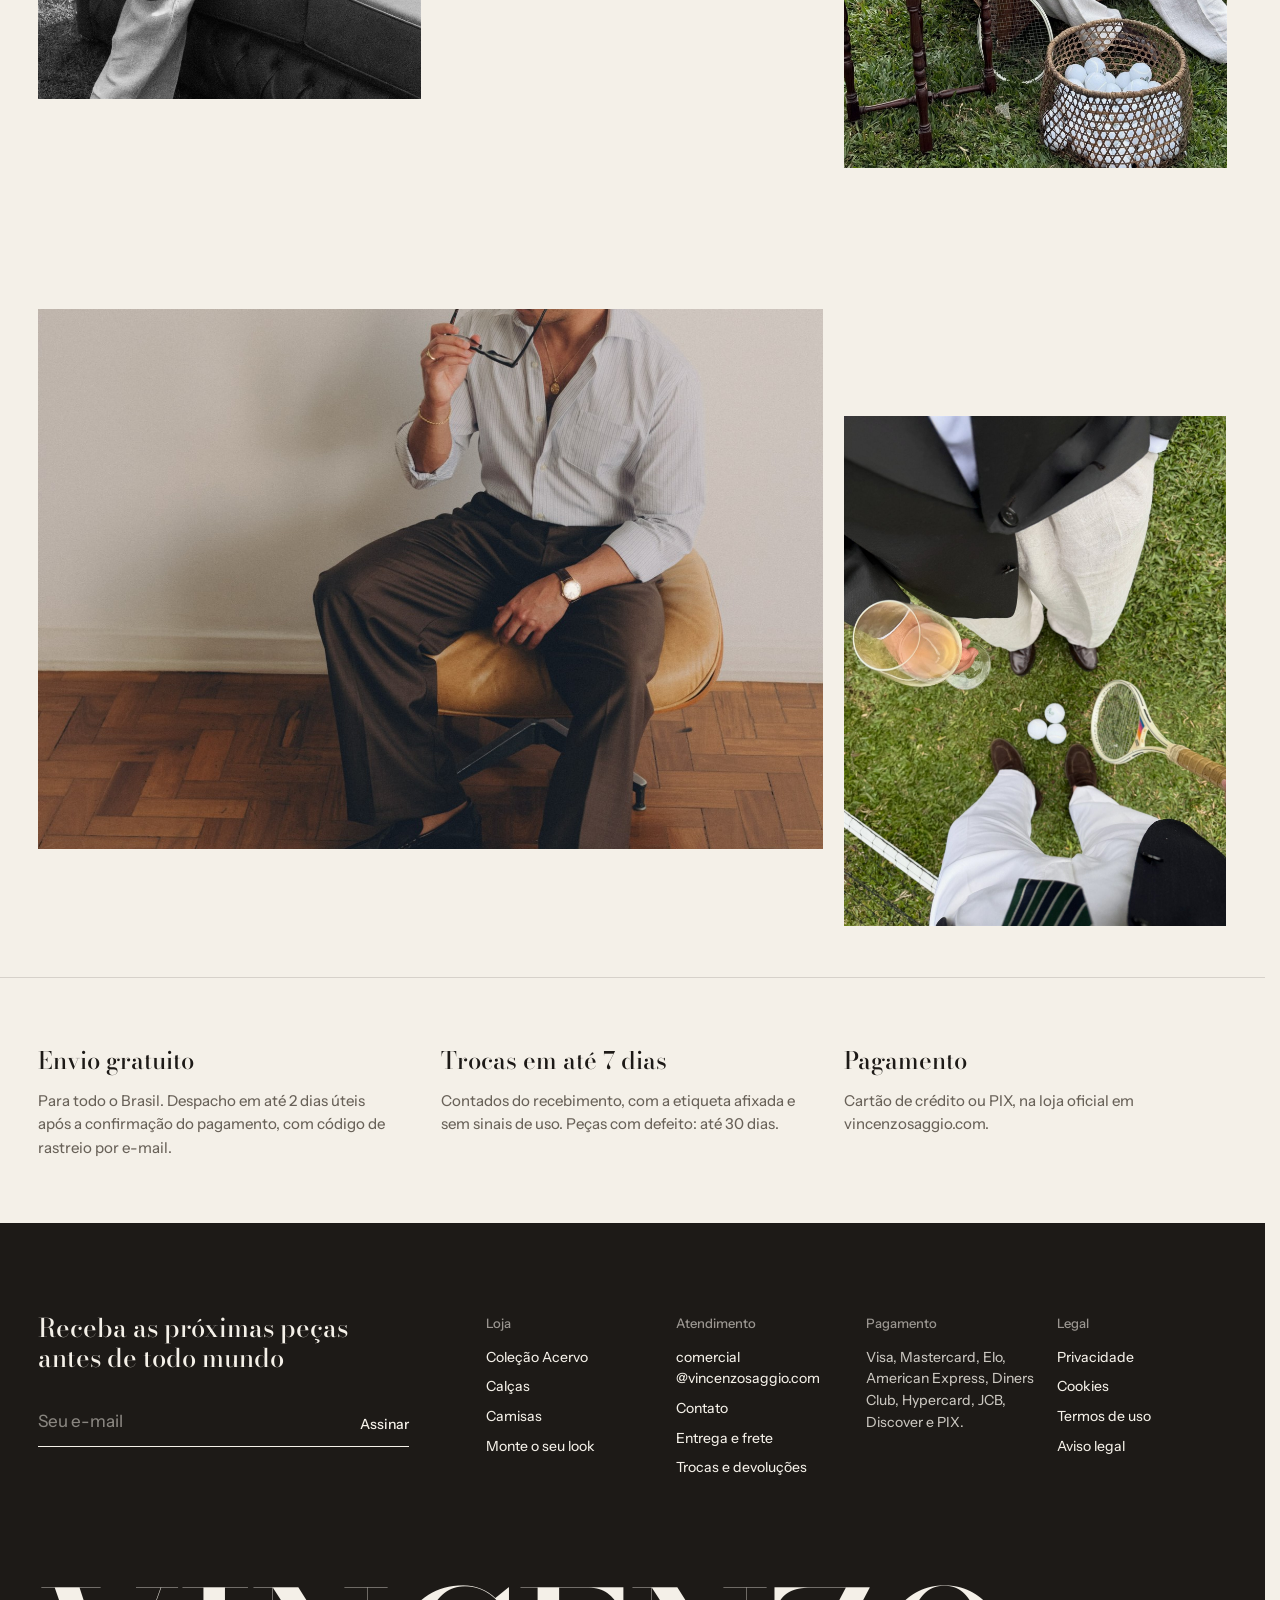
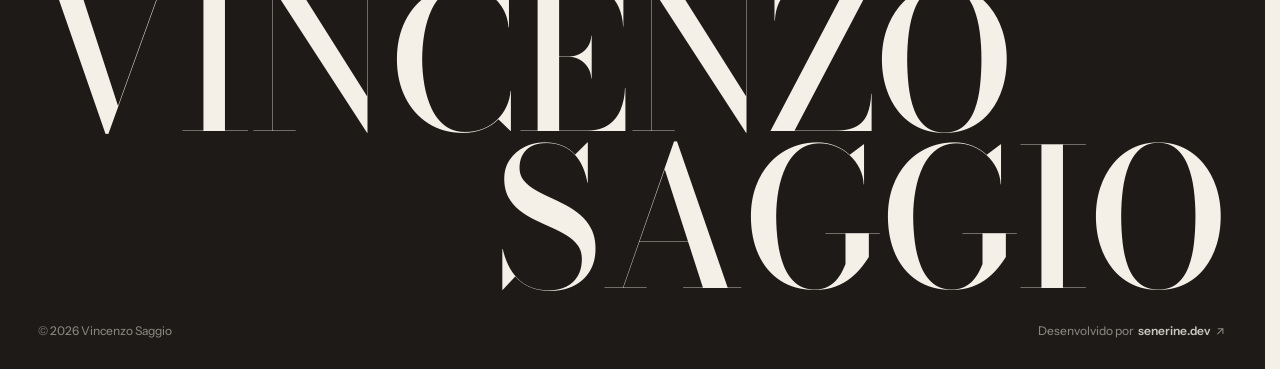
==== commit a3362c4d: "Ajustes do celular, e-mail no rodapé e quadril como medida plana - Hero no celular: a foto cede espa" ====
--- a/index.html
+++ b/index.html
@@ -317,7 +317,7 @@
       <div>
         <h3>Atendimento</h3>
         <ul>
-          <li><a href="mailto:comercial@vincenzosaggio.com">comercial@vincenzosaggio.com</a></li>
+          <li><a href="mailto:comercial@vincenzosaggio.com">comercial<wbr>@vincenzosaggio.com</a></li>
           <li><a href="https://vincenzosaggio.com/pages/contact" rel="noopener">Contato</a></li>
           <li><a href="https://vincenzosaggio.com/policies/shipping-policy" rel="noopener">Entrega e frete</a></li>
           <li><a href="https://vincenzosaggio.com/policies/refund-policy" rel="noopener">Trocas e devoluções</a></li>
@@ -446,7 +446,7 @@
     <li><a href="#monte" data-menu-link>Monte o seu look</a></li>
     <li><a href="#marca" data-menu-link>A marca</a></li>
   </ul>
-  <p class="menu-foot">Envio gratuito para todo o Brasil.<br><a href="mailto:comercial@vincenzosaggio.com">comercial@vincenzosaggio.com</a></p>
+  <p class="menu-foot">Envio gratuito para todo o Brasil.<br><a href="mailto:comercial@vincenzosaggio.com">comercial<wbr>@vincenzosaggio.com</a></p>
 </aside>
 
 <aside class="panel bag-panel" data-bag-panel role="dialog" aria-modal="true" aria-labelledby="bag-title" hidden>
--- a/styles.css
+++ b/styles.css
@@ -439,7 +439,7 @@
 .foot-cols { display: grid; grid-template-columns: repeat(4, minmax(0, 1fr)); gap: 32px var(--gap); }
 .foot h3 { font-size: var(--t-xs); font-weight: 500; color: rgba(244, 240, 232, .58); margin-bottom: 14px; }
 .foot ul { list-style: none; margin: 0; padding: 0; display: grid; gap: 8px; font-size: 14px; }
-.foot ul a { text-decoration: none; overflow-wrap: anywhere; }
+.foot ul a { text-decoration: none; }
 .foot ul a:hover { text-decoration: underline; }
 .foot-pay { font-size: 14px; color: rgba(244, 240, 232, .8); }
 /* A marca empilhada como na etiqueta: VINCENZO de ponta a ponta, SAGGIO alinhado à direita.
@@ -933,11 +933,14 @@
   .hero { grid-template-columns: 1fr; min-height: 0; }
   .hero-media { order: -1; background: none; }
   .motion .hero-media img { translate: none; scale: 1; }
-  .hero-media img { position: static; height: min(58svh, 560px); object-position: 30% 15%; }
-  .hero-caption { position: static; max-width: none; background: none; padding: 12px var(--pad) 0; display: flex; flex-wrap: wrap; gap: 4px 16px; }
-  .hero-caption span { width: 100%; margin: 0; }
-  .hero-copy { padding-top: 28px; gap: 0; }
-  .hero-title { margin-top: 18px; font-size: clamp(42px, 11vw, 72px); }
+  /* A foto cede o espaço que falta para título e botão caberem na primeira tela */
+  .hero-media img { position: static; height: max(220px, min(calc(100svh - 460px), 520px)); object-position: 30% 15%; }
+  .hero-caption { position: static; max-width: none; background: none; padding: 10px var(--pad) 0; display: flex; flex-wrap: wrap; gap: 2px 14px; font-size: 13px; }
+  .hero-caption span { display: none; }
+  .hero-copy { padding-top: 18px; padding-bottom: 40px; gap: 0; }
+  .hero-title { margin-top: 0; font-size: clamp(38px, 10.4vw, 72px); }
+  .hero-sub { margin-top: 12px; font-size: var(--t-sm); }
+  .hero-actions { margin-top: 18px; }
 
   .spread, .spread.is-flip { grid-template-columns: 1fr; }
   .spread.is-flip .spread-text { order: 0; }
@@ -998,6 +1001,9 @@
   .colecao-tools { width: 100%; justify-content: space-between; }
   .filters button { padding: 0 12px; }
   .grid { gap: 32px 10px; }
+  /* Os seis tamanhos da calça cabem numa linha só */
+  .sizes > div { gap: 6px; flex-wrap: nowrap; }
+  .sizes button { flex: 1 1 0; min-width: 0; max-width: 58px; padding: 0; }
   .card-row { flex-direction: column; gap: 0; }
   .card-dots { margin-top: 6px; }
   .detalhes-head { margin-bottom: 40px; }
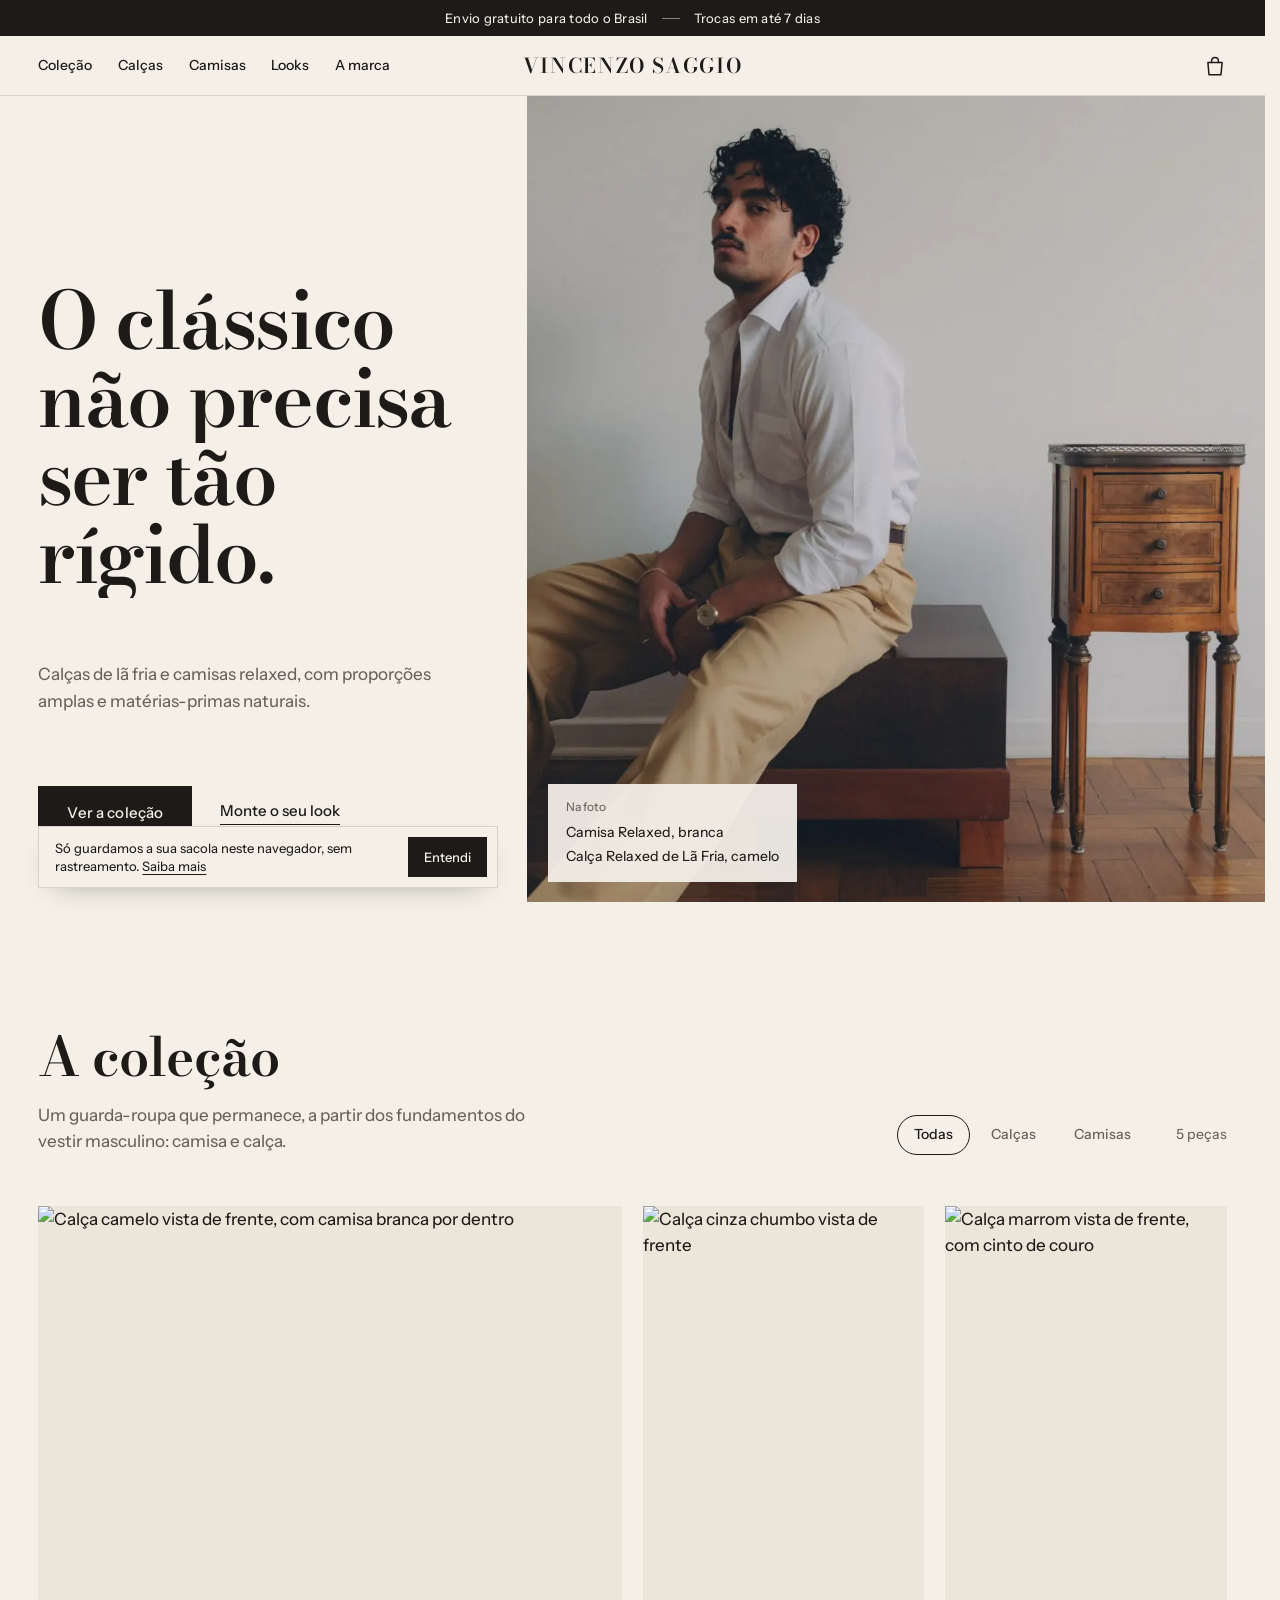
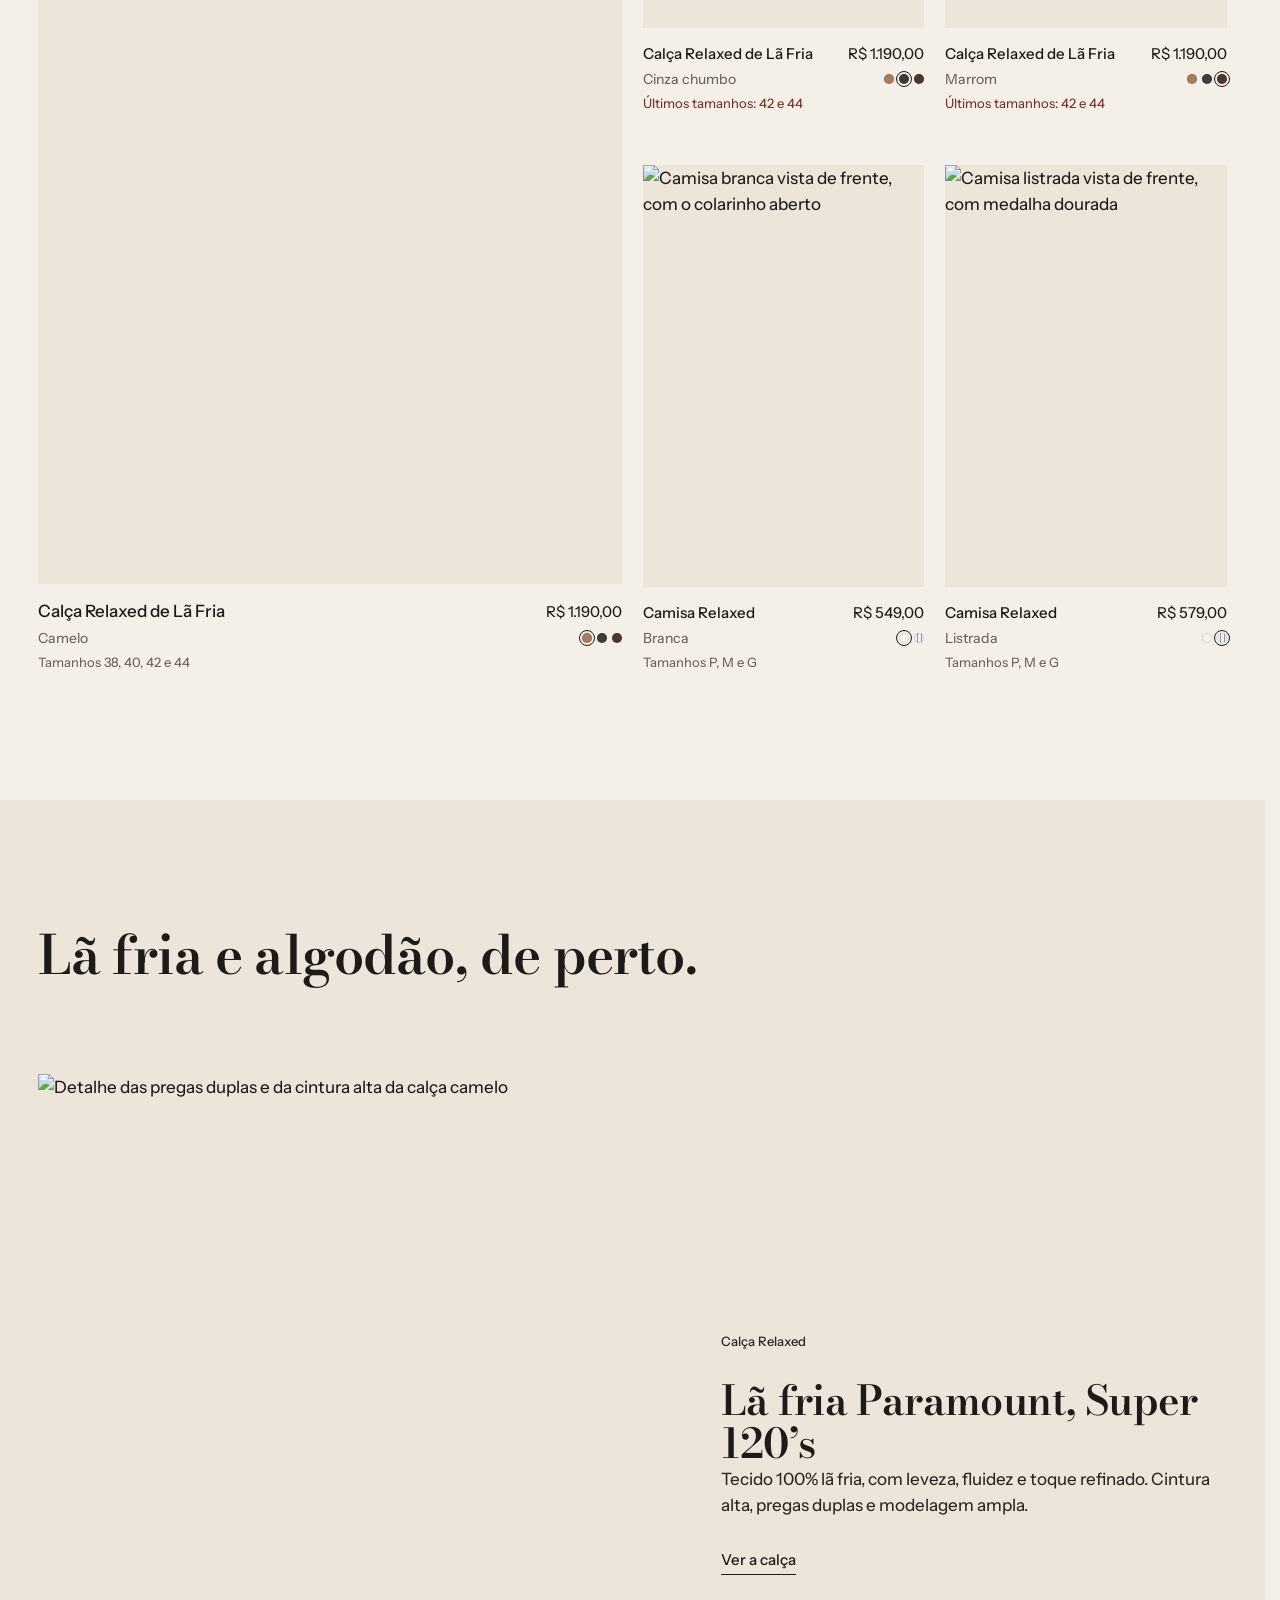
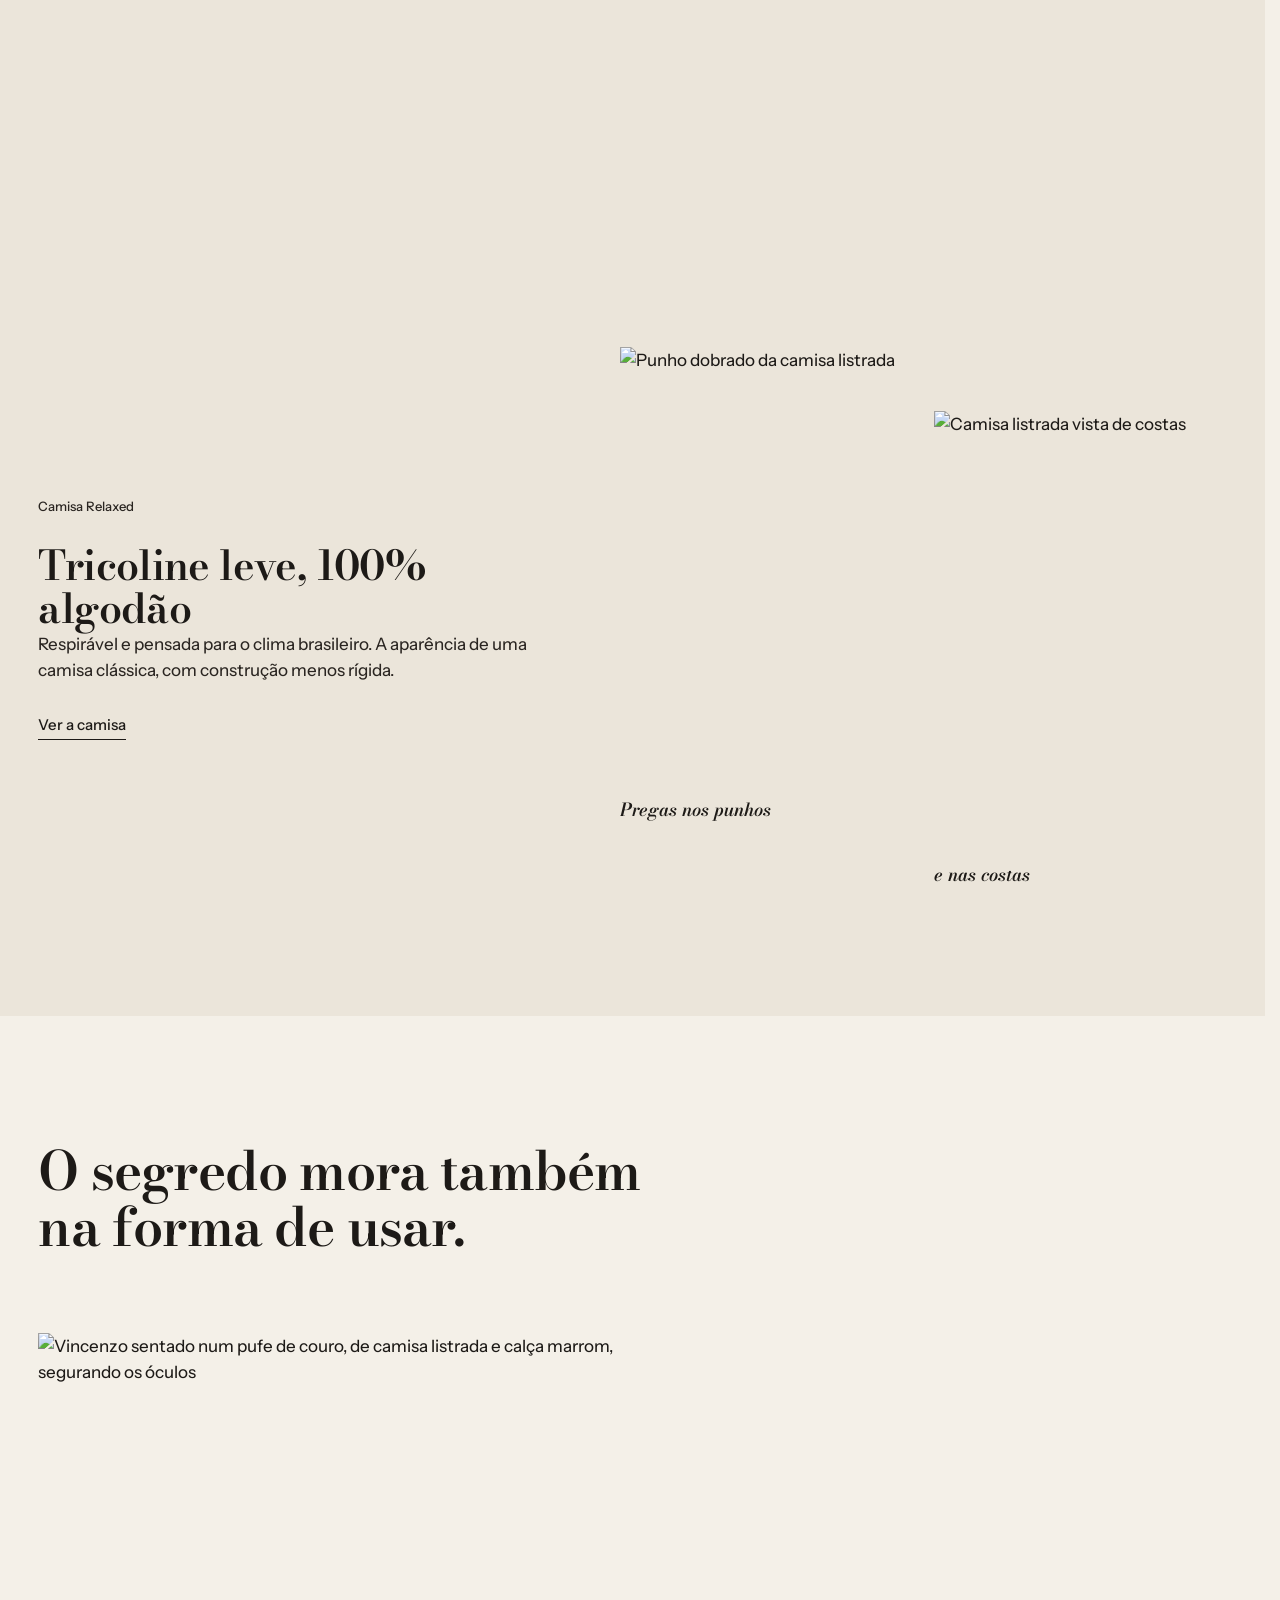
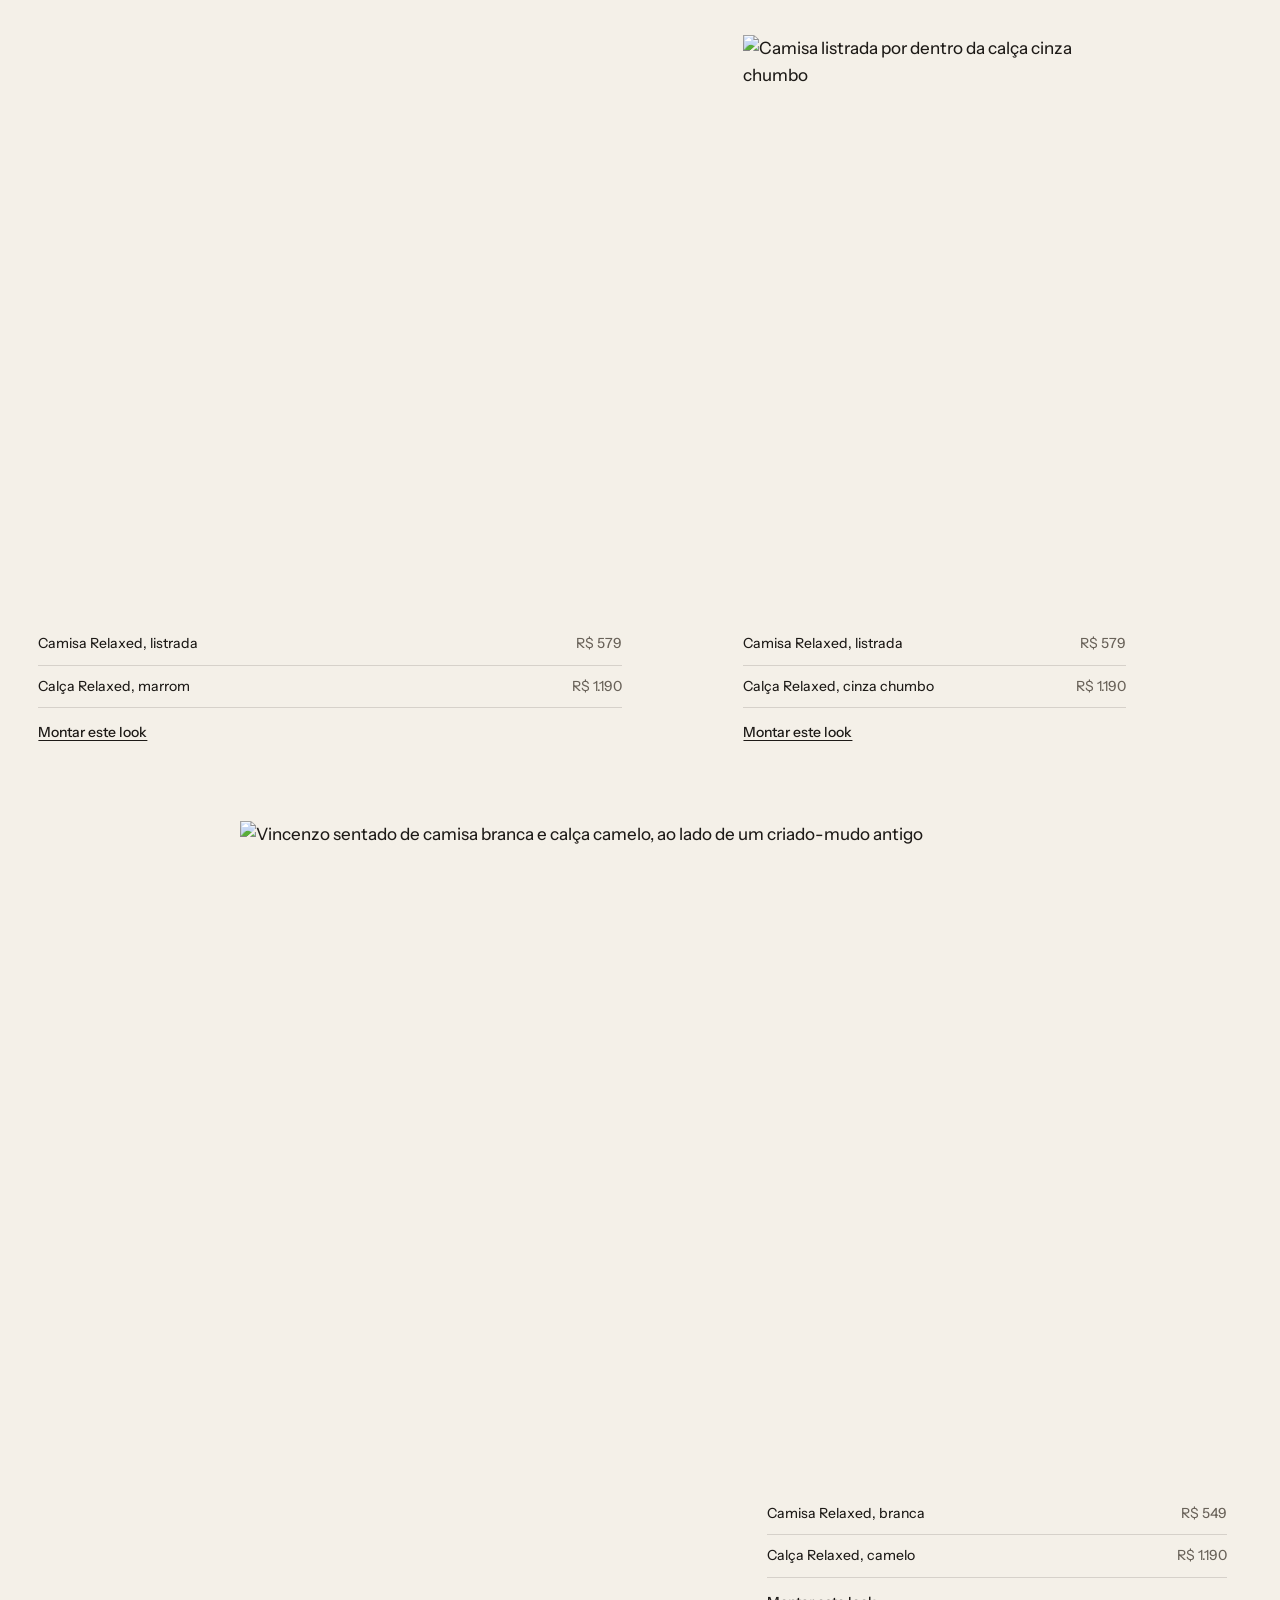
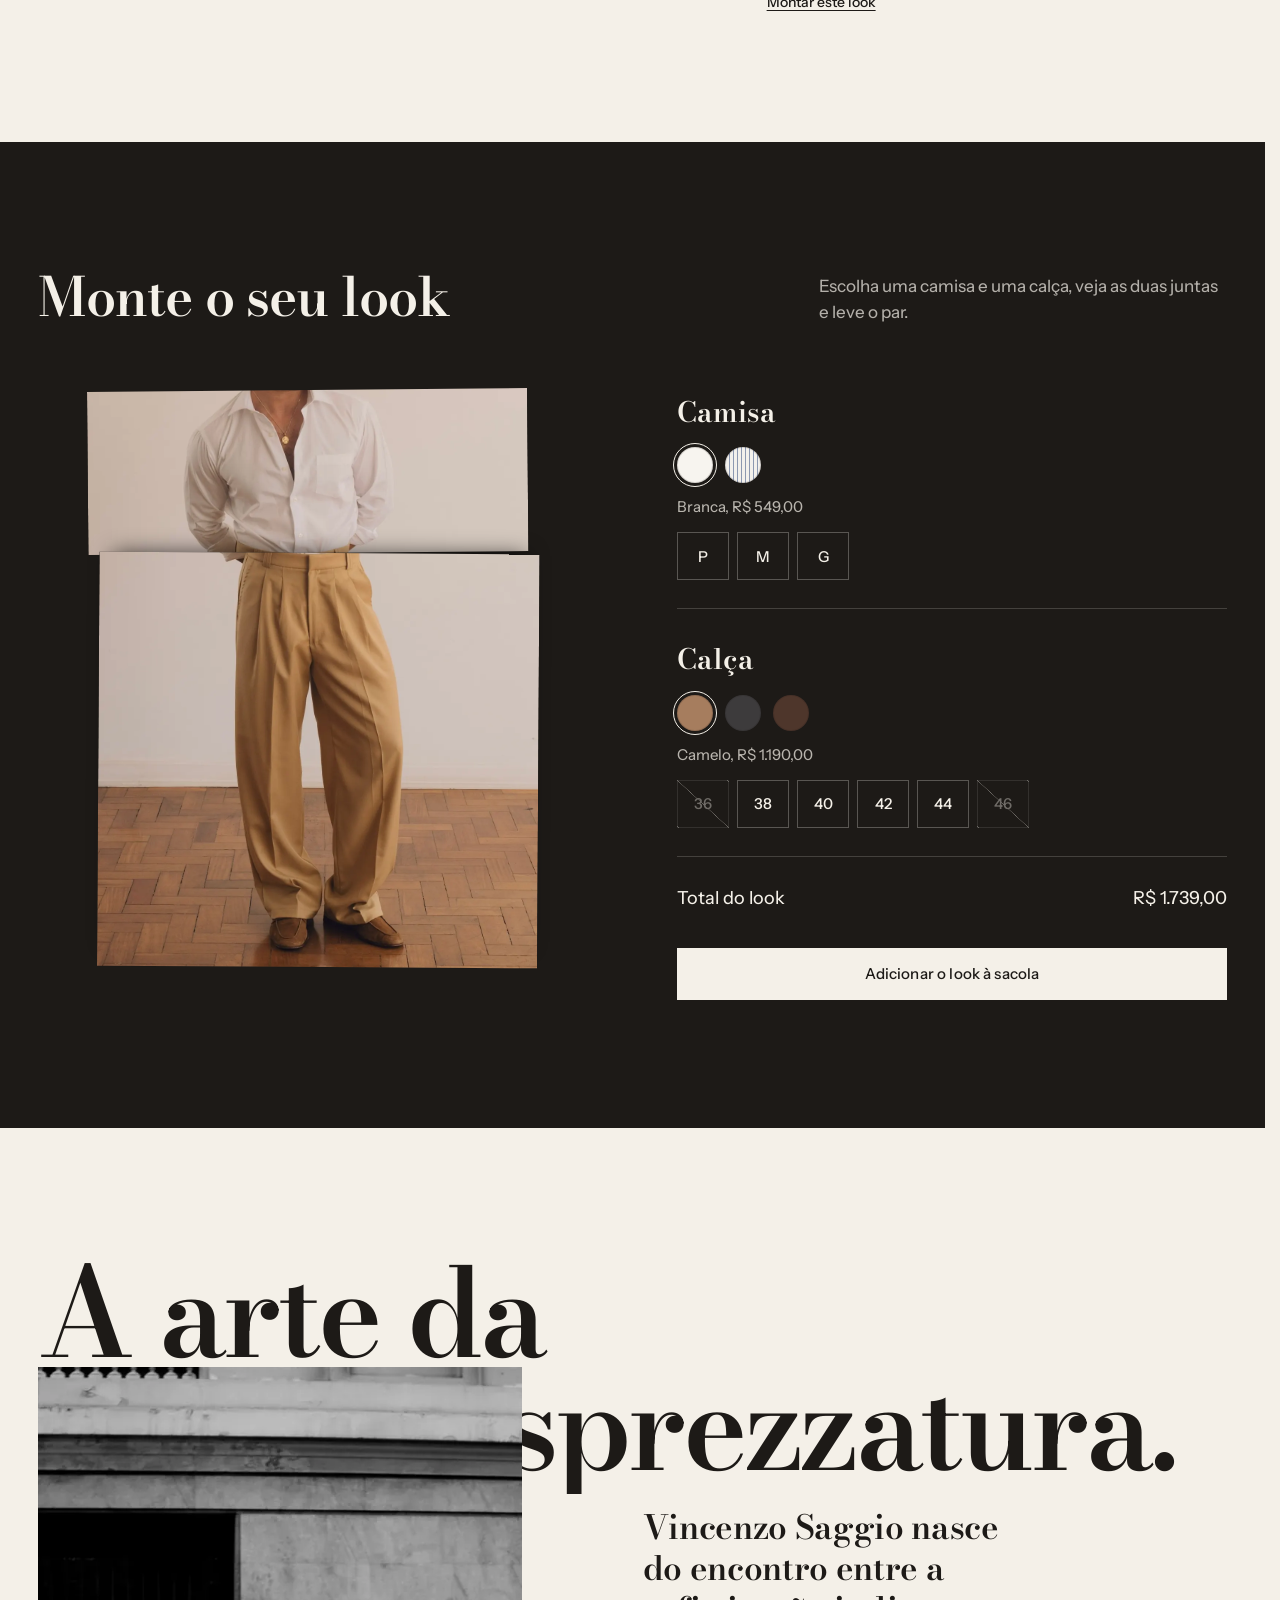
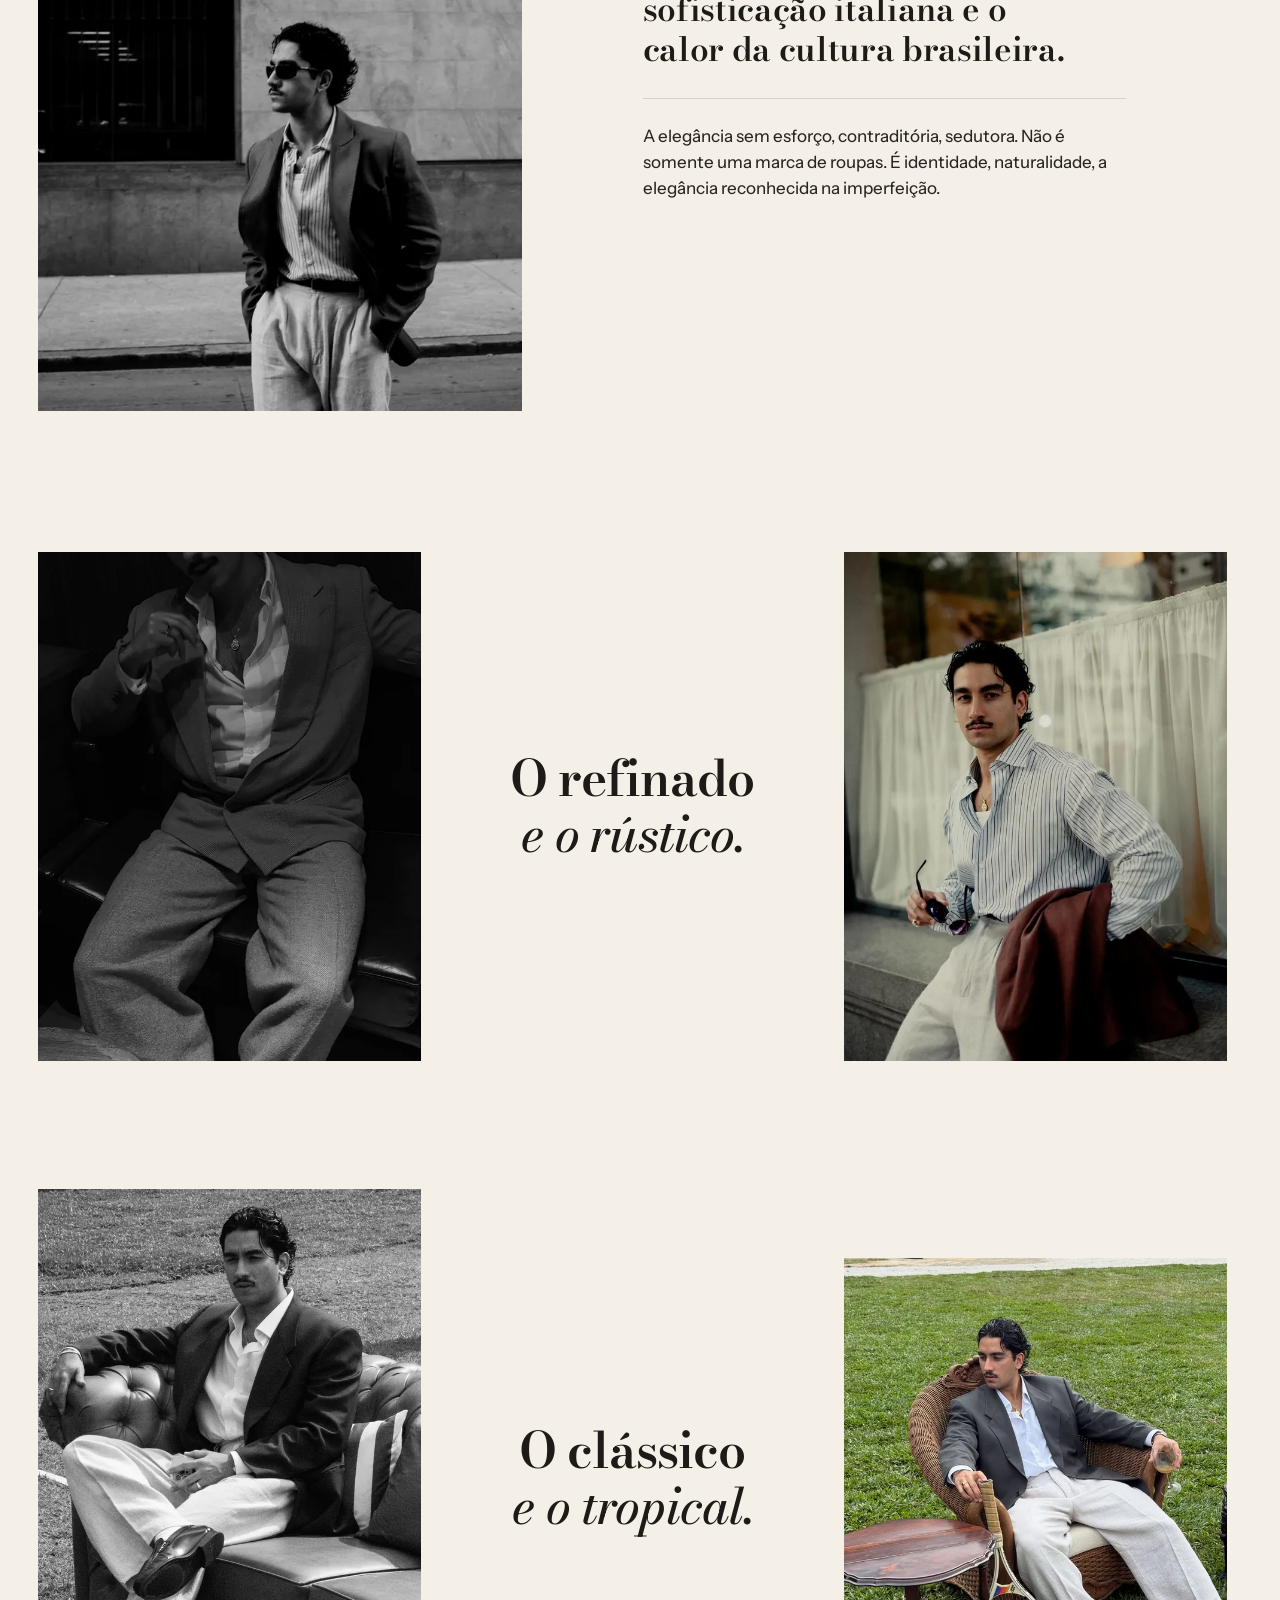
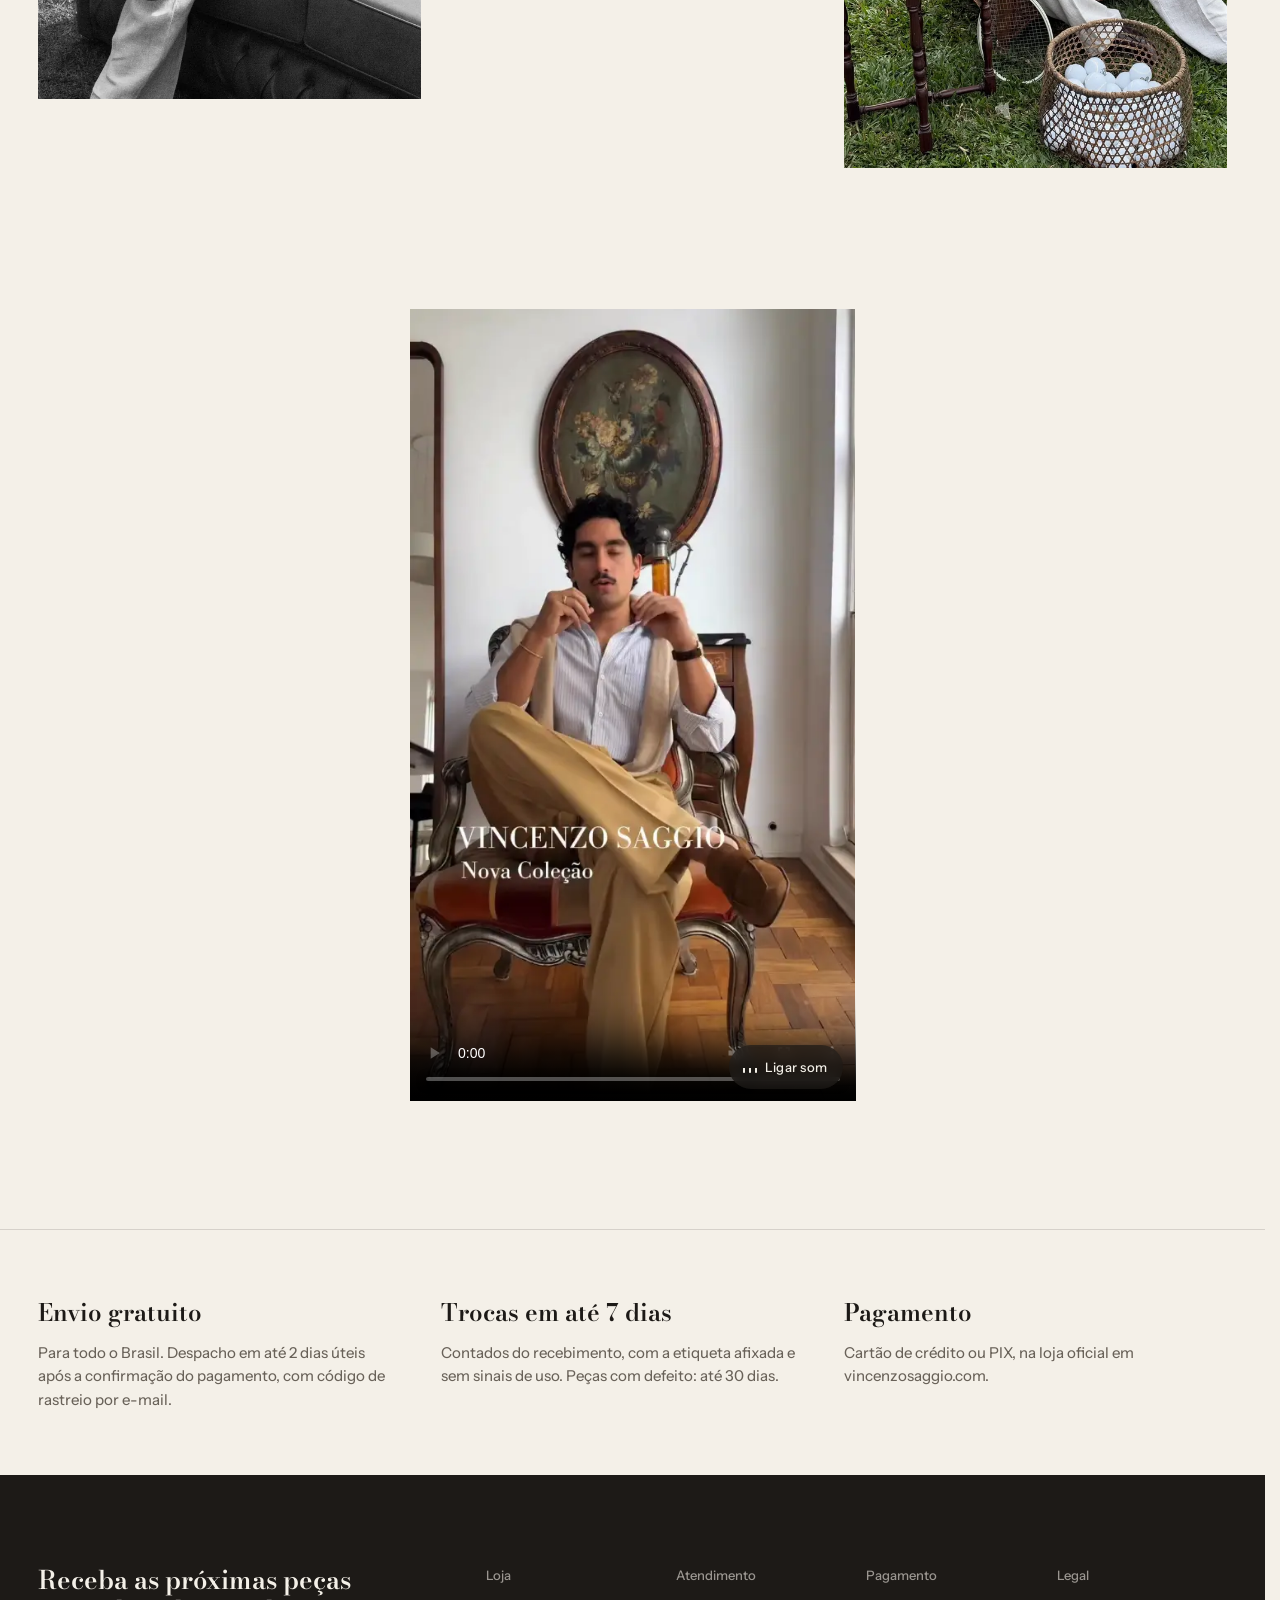
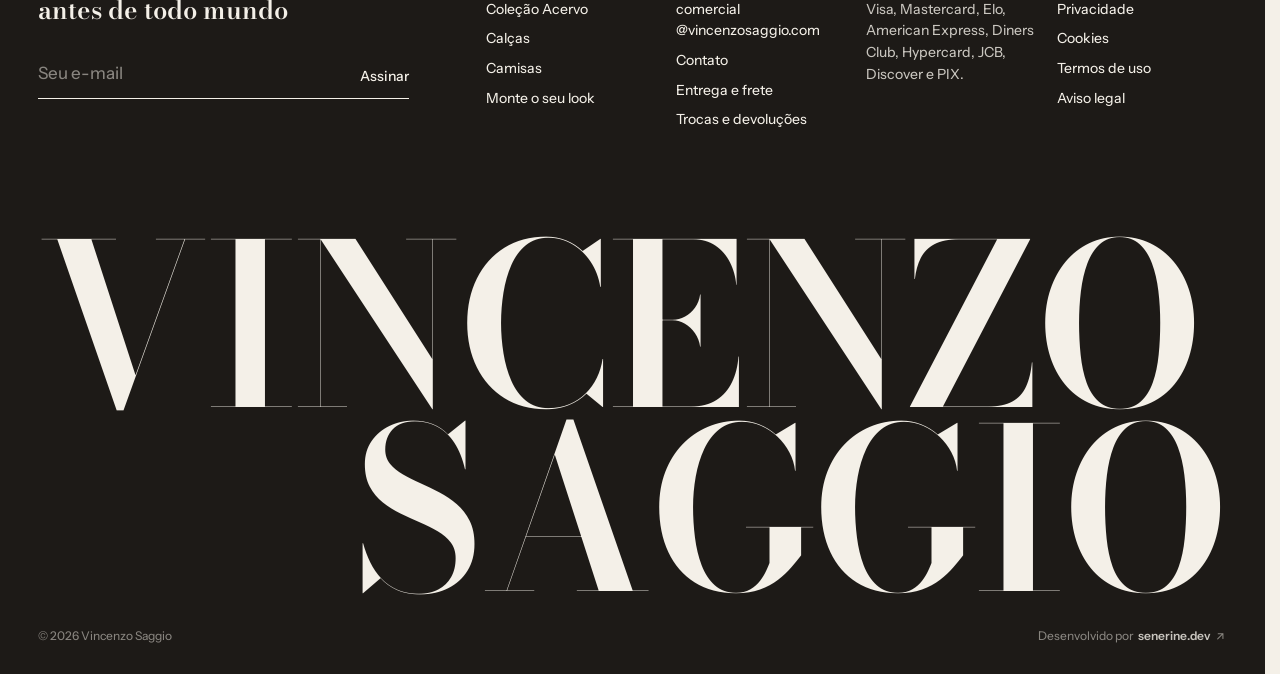
==== commit 5fb7d350: "Vídeo do Vincenzo com som opcional, Bodoni mais encorpada e site mais leve - O filme mudo dá lugar a" ====
--- a/index.html
+++ b/index.html
@@ -42,7 +42,7 @@
 <link rel="preconnect" href="https://fonts.googleapis.com">
 <link rel="preconnect" href="https://fonts.gstatic.com" crossorigin>
 <link rel="preconnect" href="https://cdn.shopify.com" crossorigin>
-<link rel="preload" as="image" href="assets/img/6.jpg" imagesrcset="assets/img/6-640.jpg 640w, assets/img/6-960.jpg 960w, assets/img/6.jpg 1500w" imagesizes="(min-width: 900px) 58vw, 100vw" fetchpriority="high">
+<link rel="preload" as="image" href="assets/img/6-1200.webp" imagesrcset="assets/img/6-640.webp 640w, assets/img/6-1200.webp 1200w" imagesizes="(min-width: 900px) 58vw, 100vw" fetchpriority="high">
 <link href="https://fonts.googleapis.com/css2?family=Bodoni+Moda:ital,opsz,wght@0,6..96,400..700;1,6..96,400..700&family=Instrument+Sans:wght@400..700&display=swap" rel="stylesheet">
 <link rel="stylesheet" href="styles.css">
 <script>
@@ -109,7 +109,7 @@
       </div>
     </div>
     <figure class="hero-media">
-      <img src="assets/img/6.jpg" srcset="assets/img/6-640.jpg 640w, assets/img/6-960.jpg 960w, assets/img/6.jpg 1500w" sizes="(min-width: 900px) 58vw, 100vw" alt="Vincenzo sentado num banco de madeira, de camisa branca e calça camelo de pregas, ao lado de um criado-mudo antigo" fetchpriority="high" width="1500" height="2000">
+      <img src="assets/img/6-1200.webp" srcset="assets/img/6-640.webp 640w, assets/img/6-1200.webp 1200w" sizes="(min-width: 900px) 58vw, 100vw" alt="Vincenzo sentado num banco de madeira, de camisa branca e calça camelo de pregas, ao lado de um criado-mudo antigo" fetchpriority="high" width="1500" height="2000">
       <figcaption class="hero-caption">
         <span>Na foto</span>
         <a href="#peca-camisa-branca" data-product="camisa-branca">Camisa Relaxed, branca</a>
@@ -242,7 +242,7 @@
 
     <div class="marca-abre">
       <figure class="marca-photo" data-reveal>
-        <img src="assets/img/vicenzo/rua-pb.jpg" alt="Vincenzo de óculos escuros e blazer diante de uma fachada de pedra, em preto e branco" loading="lazy" width="1500" height="2000">
+        <img src="assets/img/vicenzo/rua-pb-1200.webp" srcset="assets/img/vicenzo/rua-pb-640.webp 640w, assets/img/vicenzo/rua-pb-1200.webp 1200w" sizes="(min-width: 901px) 40vw, 100vw" alt="Vincenzo de óculos escuros e blazer diante de uma fachada de pedra, em preto e branco" loading="lazy" width="1500" height="2000">
       </figure>
       <div class="marca-text">
         <p class="marca-lead">Vincenzo Saggio nasce do encontro entre a sofisticação italiana e o calor da cultura brasileira.</p>
@@ -253,27 +253,29 @@
     <div class="contrastes">
       <div class="contraste" data-encontro>
         <figure class="contraste-a" data-reveal>
-          <img src="assets/img/vicenzo/blazer-pb.jpg" alt="Vincenzo sentado de blazer e calça de alfaiataria, em preto e branco" loading="lazy" width="1500" height="2000">
+          <img src="assets/img/vicenzo/blazer-pb-1200.webp" srcset="assets/img/vicenzo/blazer-pb-640.webp 640w, assets/img/vicenzo/blazer-pb-1200.webp 1200w" sizes="(min-width: 901px) 32vw, 50vw" alt="Vincenzo sentado de blazer e calça de alfaiataria, em preto e branco" loading="lazy" width="1500" height="2000">
         </figure>
         <p class="contraste-palavras"><span>O refinado</span> <span>e o rústico.</span></p>
         <figure class="contraste-b" data-reveal>
-          <img src="assets/img/vicenzo/rua-retrato.jpg" alt="Retrato de Vincenzo na rua, com camisa listrada e paletó cor de vinho no braço" loading="lazy" width="1440" height="1920">
+          <img src="assets/img/vicenzo/rua-retrato-1200.webp" srcset="assets/img/vicenzo/rua-retrato-640.webp 640w, assets/img/vicenzo/rua-retrato-1200.webp 1200w" sizes="(min-width: 901px) 32vw, 50vw" alt="Retrato de Vincenzo na rua, com camisa listrada e paletó cor de vinho no braço" loading="lazy" width="1440" height="1920">
         </figure>
       </div>
       <div class="contraste" data-encontro>
         <figure class="contraste-a" data-reveal>
-          <img src="assets/img/vicenzo/sofa-gramado-pb.jpg" alt="Vincenzo sentado num sofá chesterfield sobre a grama, em preto e branco" loading="lazy" width="1496" height="1995">
+          <img src="assets/img/vicenzo/sofa-gramado-pb-1200.webp" srcset="assets/img/vicenzo/sofa-gramado-pb-640.webp 640w, assets/img/vicenzo/sofa-gramado-pb-1200.webp 1200w" sizes="(min-width: 901px) 32vw, 50vw" alt="Vincenzo sentado num sofá chesterfield sobre a grama, em preto e branco" loading="lazy" width="1496" height="1995">
         </figure>
         <p class="contraste-palavras"><span>O clássico</span> <span>e o tropical.</span></p>
         <figure class="contraste-b" data-reveal>
-          <img src="assets/img/vicenzo/gramado-poltrona.jpg" alt="Vincenzo numa poltrona de vime sobre a grama, de blazer cinza e calça de linho" loading="lazy" width="1496" height="1995">
+          <img src="assets/img/vicenzo/gramado-poltrona-1200.webp" srcset="assets/img/vicenzo/gramado-poltrona-640.webp 640w, assets/img/vicenzo/gramado-poltrona-1200.webp 1200w" sizes="(min-width: 901px) 32vw, 50vw" alt="Vincenzo numa poltrona de vime sobre a grama, de blazer cinza e calça de linho" loading="lazy" width="1496" height="1995">
         </figure>
       </div>
     </div>
 
     <div class="filme">
-      <video data-reveal src="assets/video/acervo.mp4" poster="assets/img/3.jpg" muted loop playsinline autoplay preload="metadata" aria-label="Filme da coleção Acervo"></video>
-      <video data-reveal src="assets/video/vicenzo-gramado.mp4" poster="assets/img/vicenzo/gramado-sapatos.jpg" muted loop playsinline autoplay preload="metadata" aria-label="Vincenzo num evento ao ar livre"></video>
+      <div class="filme-item">
+        <video data-reveal src="assets/video/acervo-fala.mp4" poster="assets/img/acervo-fala.webp" muted loop playsinline preload="none" data-autoplay aria-label="Vincenzo, sentado numa cadeira antiga, fala sobre a nova coleção Acervo"></video>
+        <button class="som" type="button" data-som aria-pressed="false" aria-label="Ouvir o Vincenzo falar sobre a coleção"><span class="som-icone" aria-hidden="true"></span><span class="som-texto">Ligar som</span></button>
+      </div>
     </div>
   </section>
 
--- a/styles.css
+++ b/styles.css
@@ -48,16 +48,15 @@
 h1, h2, h3 { margin: 0; font-weight: 500; }
 body { font-weight: 450; }
 
-/* A Bodoni no tamanho óptico máximo tem traços quase invisíveis; um tamanho
-   óptico menor e peso 500 mantêm o desenho com mais corpo e leitura. */
+/* A Bodoni nos tamanhos ópticos grandes tem traços finos que somem no celular.
+   O corte de texto (opsz 11) e o peso 600 engrossam os traços sem perder o desenho. */
 .title-lg, .title-md, .hero-title, .spread-text h3, .spread-pair figcaption,
 .look-group legend, .marca-title, .marca-lead, .contraste-palavras, .servico h2,
 .news label, .pv-title, .pv-facts p, .menu-list a, .bag-title, .bag-empty,
 .legal h1, .legal-body h2, .lost h1, .giant {
-  font-weight: 500;
-  font-variation-settings: "opsz" 28;
-}
-.hero-title, .marca-title, .giant, .legal h1 { font-variation-settings: "opsz" 40; }
+  font-weight: 600;
+  font-variation-settings: "opsz" 11;
+}
 p { margin: 0; }
 figure { margin: 0; }
 
@@ -135,7 +134,7 @@
 .icon-btn { justify-self: start; display: grid; place-items: center; width: 44px; height: 44px; margin-left: -12px; background: none; border: 0; }
 .wordmark {
   grid-column: 2;
-  font-family: var(--editorial); font-weight: 500;
+  font-family: var(--editorial); font-weight: 600;
   font-size: clamp(17px, 1.6vw, 21px); letter-spacing: .08em;
   text-transform: uppercase; text-decoration: none; white-space: nowrap;
 }
@@ -381,7 +380,7 @@
 .marca-photo img { width: 100%; aspect-ratio: 3 / 4; object-fit: cover; }
 .marca-text { grid-column: 7 / 12; padding-top: clamp(8px, 2vw, 32px); }
 .marca-lead {
-  font-family: var(--editorial); font-weight: 500; font-variation-settings: "opsz" 28;
+  font-family: var(--editorial); font-weight: 600; font-variation-settings: "opsz" 11;
   font-size: clamp(26px, 2.6vw, 40px); line-height: 1.22; letter-spacing: -.01em;
   margin-bottom: 28px; text-wrap: balance;
 }
@@ -402,19 +401,47 @@
 .contraste:nth-child(2) .contraste-b { margin-top: 18%; }
 .contraste-palavras {
   display: flex; flex-direction: column; gap: .12em;
-  font-family: var(--editorial); font-weight: 500; font-variation-settings: "opsz" 40;
+  font-family: var(--editorial); font-weight: 600; font-variation-settings: "opsz" 11;
   font-size: clamp(30px, 3.9vw, 66px); line-height: 1; letter-spacing: -.02em;
   text-align: center;
 }
-.contraste-palavras span:last-child { font-style: italic; font-weight: 400; }
+.contraste-palavras span:last-child { font-style: italic; font-weight: 500; }
 
 .filme {
   display: grid; grid-template-columns: repeat(12, minmax(0, 1fr)); gap: var(--gap);
-  margin-top: clamp(80px, 11vw, 180px); align-items: end;
-}
-.filme video { width: 100%; object-fit: cover; background: var(--carvao-2); }
-.filme video:first-child { grid-column: 1 / 9; aspect-ratio: 16 / 11; }
-.filme video:last-child { grid-column: 9 / 13; aspect-ratio: 3 / 4; margin-bottom: clamp(-80px, -6vw, -24px); }
+  margin-top: clamp(80px, 11vw, 180px);
+}
+/* O filme é um Reels (9:16): no computador vale a altura da tela, centralizado,
+   para não cortar o letreiro "Nova Coleção" gravado na imagem */
+.filme-item { grid-column: 1 / -1; justify-self: center; position: relative; height: min(88svh, 960px); aspect-ratio: 9 / 16; }
+.filme video { display: block; width: 100%; height: 100%; object-fit: cover; background: var(--carvao-2); }
+
+/* Som opcional: o filme começa mudo (regra dos navegadores para tocar sozinho)
+   e um toque liga, voltando ao começo da fala. As barras só se mexem com som. */
+.som {
+  position: absolute; right: 12px; bottom: 12px; z-index: 2;
+  display: inline-flex; align-items: center; gap: 8px;
+  min-height: 44px; padding: 0 16px 0 14px; border: 0; border-radius: 999px;
+  background: rgba(29, 26, 23, .62); color: var(--marfim);
+  -webkit-backdrop-filter: blur(6px); backdrop-filter: blur(6px);
+  font-size: 13px; font-weight: 500; letter-spacing: .02em;
+  transition: background .25s var(--ease);
+}
+.som:hover { background: rgba(29, 26, 23, .82); }
+.som-icone {
+  --barra: linear-gradient(currentColor, currentColor);
+  width: 14px; height: 12px;
+  background: var(--barra) 0 100% / 2px 40% no-repeat, var(--barra) 6px 100% / 2px 40% no-repeat, var(--barra) 12px 100% / 2px 40% no-repeat;
+}
+.som[aria-pressed="true"] .som-icone { animation: som-barras .9s ease-in-out infinite alternate; }
+@keyframes som-barras {
+  0%   { background-size: 2px 40%, 2px 100%, 2px 60%; }
+  50%  { background-size: 2px 100%, 2px 50%, 2px 90%; }
+  100% { background-size: 2px 60%, 2px 80%, 2px 40%; }
+}
+/* O botão só aparece depois que o filme termina de entrar */
+.motion .filme-item:has(video:not(.is-in)) .som { opacity: 0; pointer-events: none; }
+.motion .som { transition: background .25s var(--ease), opacity .6s var(--ease) .4s; }
 
 /* ---------- 7. Serviço ---------- */
 .servico {
@@ -443,13 +470,13 @@
 .foot ul a:hover { text-decoration: underline; }
 .foot-pay { font-size: 14px; color: rgba(244, 240, 232, .8); }
 /* A marca empilhada como na etiqueta: VINCENZO de ponta a ponta, SAGGIO alinhado à direita.
-   "VINCENZO" em Bodoni Moda 500 mede cerca de --w em (letras separadas pela animação),
+   "VINCENZO" em Bodoni Moda 600 mede cerca de --w em (letras separadas pela animação),
    então 100cqw / --w preenche a largura do rodapé. */
 .foot-mark {
-  --w: 6.2;
+  --w: 5.3;
   display: flex; flex-direction: column;
   margin: clamp(56px, 8vw, 120px) 0 0;
-  font-family: var(--editorial); font-weight: 500;
+  font-family: var(--editorial); font-weight: 600;
   text-transform: uppercase;
   font-size: calc(100cqw / var(--w)); line-height: .82;
   white-space: nowrap; letter-spacing: -.01em;
@@ -556,7 +583,7 @@
   border-bottom: 3px double var(--carvao);
 }
 .ficha-marca { grid-column: 1 / -1; font-family: var(--editorial); font-size: 13px; letter-spacing: .16em; text-transform: uppercase; font-weight: 500; }
-.ficha-titulo { font-family: var(--editorial); font-weight: 500; font-variation-settings: "opsz" 40; font-size: clamp(34px, 3.8vw, 56px); line-height: 1; letter-spacing: -.02em; }
+.ficha-titulo { font-family: var(--editorial); font-weight: 600; font-variation-settings: "opsz" 11; font-size: clamp(34px, 3.8vw, 56px); line-height: 1; letter-spacing: -.02em; }
 .ficha-peca { font-size: 14px; color: var(--pedra-txt); text-align: right; }
 .ficha-corpo { display: grid; grid-template-columns: minmax(0, 4fr) minmax(0, 7fr); gap: clamp(28px, 4vw, 64px); align-items: start; }
 .ficha-rotulo-secao { font-size: var(--t-xs); font-weight: 600; margin-bottom: 10px; }
@@ -565,7 +592,7 @@
 .ficha-input { display: flex; align-items: baseline; gap: 8px; border-bottom: 1.5px solid var(--carvao); max-width: 220px; }
 .ficha-input input {
   width: 100%; min-width: 0; padding: 8px 0; border: 0; background: none; color: inherit;
-  font-family: var(--editorial); font-weight: 500; font-size: 34px; font-variant-numeric: tabular-nums;
+  font-family: var(--editorial); font-weight: 600; font-size: 34px; font-variant-numeric: tabular-nums;
   -moz-appearance: textfield;
 }
 .ficha-input input::-webkit-outer-spin-button, .ficha-input input::-webkit-inner-spin-button { -webkit-appearance: none; margin: 0; }
@@ -583,7 +610,7 @@
 .ficha-scroll { overflow-x: auto; overscroll-behavior-x: contain; }
 .ficha-grade { width: 100%; border-collapse: collapse; font-variant-numeric: tabular-nums; font-size: 14px; }
 .ficha-grade th, .ficha-grade td { padding: 12px 10px; text-align: center; white-space: nowrap; border-bottom: 1px solid rgba(29, 26, 23, .18); }
-.ficha-grade thead th { position: relative; padding-top: 22px; font-family: var(--editorial); font-weight: 500; font-size: 22px; border-bottom: 1.5px solid var(--carvao); vertical-align: bottom; }
+.ficha-grade thead th { position: relative; padding-top: 22px; font-family: var(--editorial); font-weight: 600; font-size: 22px; border-bottom: 1.5px solid var(--carvao); vertical-align: bottom; }
 .ficha-grade thead th:first-child { font-family: var(--sans); font-size: var(--t-xs); font-weight: 600; text-align: left; }
 .ficha-grade tbody th { text-align: left; font-weight: 500; }
 /* O nome da medida fica preso à esquerda quando a tabela rola para o lado */
@@ -717,7 +744,7 @@
   box-shadow: 0 -18px 30px -24px rgba(29, 26, 23, .35);
 }
 .bag-total { display: flex; justify-content: space-between; align-items: baseline; font-size: 18px; font-weight: 500; }
-.bag-total span:last-child { font-family: var(--editorial); font-size: 26px; font-variation-settings: "opsz" 28; font-variant-numeric: tabular-nums; }
+.bag-total span:last-child { font-family: var(--editorial); font-size: 26px; font-variation-settings: "opsz" 11; font-variant-numeric: tabular-nums; }
 .bag-ship { margin: 2px 0 16px; font-size: 14px; color: var(--pedra-txt); }
 .bag-note { margin-top: 12px; font-size: var(--t-xs); line-height: 1.5; color: var(--pedra-txt); }
 
@@ -731,18 +758,23 @@
 .toast.is-on { opacity: 1; transform: translate(-50%, 0); }
 body.is-locked { overflow: hidden; }
 
-/* Aviso de armazenamento */
+/* Aviso de armazenamento: uma faixa curta no rodapé da tela, que só entra depois
+   da primeira rolagem para não cobrir a abertura */
 .notice {
-  position: fixed; left: var(--pad); bottom: var(--pad); z-index: 45;
-  width: min(400px, calc(100% - 2 * var(--pad)));
-  padding: 18px 20px; background: var(--marfim); border: 1px solid var(--carvao);
-  font-size: 14px; line-height: 1.5;
+  position: fixed; left: var(--pad); bottom: 12px; z-index: 45;
+  width: min(460px, calc(100% - 2 * var(--pad)));
+  display: flex; align-items: center; gap: 14px;
+  padding: 10px 10px 10px 16px; background: var(--marfim); border: 1px solid var(--fio);
+  box-shadow: 0 10px 30px -18px rgba(0, 0, 0, .45);
+  font-size: 13px; line-height: 1.4;
+  animation: notice-in .6s var(--out) both;
   transition: transform .6s var(--out), opacity .4s ease;
 }
-.notice p { margin-bottom: 14px; }
-.notice-actions { display: flex; align-items: center; gap: 20px; }
-.notice-actions button { min-height: 40px; padding: 0 18px; background: var(--carvao); color: var(--marfim); border: 0; font-size: 14px; font-weight: 500; }
+.notice p { margin: 0; flex: 1; }
+.notice p a { text-underline-offset: 3px; }
+.notice button { flex: none; min-height: 40px; padding: 0 16px; background: var(--carvao); color: var(--marfim); border: 0; font-size: 13px; font-weight: 500; }
 .notice.is-leaving { transform: translateY(16px); opacity: 0; }
+@keyframes notice-in { from { transform: translateY(16px); opacity: 0; } }
 
 /* ---------- Páginas internas (política e 404) ---------- */
 .top-sub { grid-template-columns: 1fr auto 1fr; }
@@ -900,7 +932,7 @@
    janelas para a foto do hero e a câmera entra pela haste do I até a foto
    encher a tela, como a entrada da Flanar. O ritmo fica no app.js. */
 :root { --intro-delay: 0s; }
-html.intro { --intro-delay: 3s; }
+html.intro { --intro-delay: 1.6s; }
 .intro-veil { display: none; }
 html.intro .intro-veil { position: fixed; inset: 0; z-index: 200; display: block; cursor: pointer; touch-action: none; }
 html.intro.intro-done .intro-veil { display: none; }
@@ -908,7 +940,7 @@
 .intro-fundo { fill: var(--carvao); }
 .intro-marca { fill: var(--marfim); }
 .intro-svg text {
-  font-family: var(--editorial); font-weight: 500; font-variation-settings: "opsz" 40;
+  font-family: var(--editorial); font-weight: 600; font-variation-settings: "opsz" 11;
   letter-spacing: .03em; text-anchor: middle;
 }
 .intro-linha { stroke: var(--marfim); stroke-width: 1; opacity: .55; }
@@ -954,7 +986,9 @@
   .monte-body { grid-template-columns: 1fr; }
   .look-stage { max-width: 380px; width: 86%; }
 
-  .marca-photo { grid-column: 1 / 9; margin-top: 0; }
+  /* A foto sangra de ponta a ponta: anula o respiro lateral da seção */
+  .marca-photo { grid-column: 1 / -1; margin: 0 calc(-1 * var(--pad)); }
+  .marca-photo img { aspect-ratio: 4 / 5; max-height: 88svh; }
   .marca-text { grid-column: 1 / -1; padding-top: 32px; }
   .marca-l2 { padding-right: 0; }
   .contraste { grid-template-columns: 1fr 1fr; gap: 20px var(--gap); }
@@ -963,8 +997,6 @@
   .contraste-b { translate: calc((1 - var(--c)) * 14vw) 0; margin-top: 18%; }
   .contraste:nth-child(2) .contraste-a { margin-bottom: 0; }
   .contraste:nth-child(2) .contraste-b { margin-top: 18%; }
-  .filme video:first-child { grid-column: 1 / -1; }
-  .filme video:last-child { grid-column: 6 / -1; margin: 0; }
   .servico { grid-template-columns: 1fr; gap: 28px; }
 
   /* Produto: fotos deslizam de lado, compra logo abaixo */
@@ -997,6 +1029,9 @@
 }
 
 @media (max-width: 640px) {
+  /* No celular o filme sangra de ponta a ponta, como a foto da marca */
+  .filme-item { justify-self: stretch; height: auto; margin: 0 calc(-1 * var(--pad)); }
+  .filme video { height: auto; aspect-ratio: 9 / 16; max-width: none; }
   .announce-sep, .announce-extra { display: none; }
   .colecao-tools { width: 100%; justify-content: space-between; }
   .filters button { padding: 0 12px; }
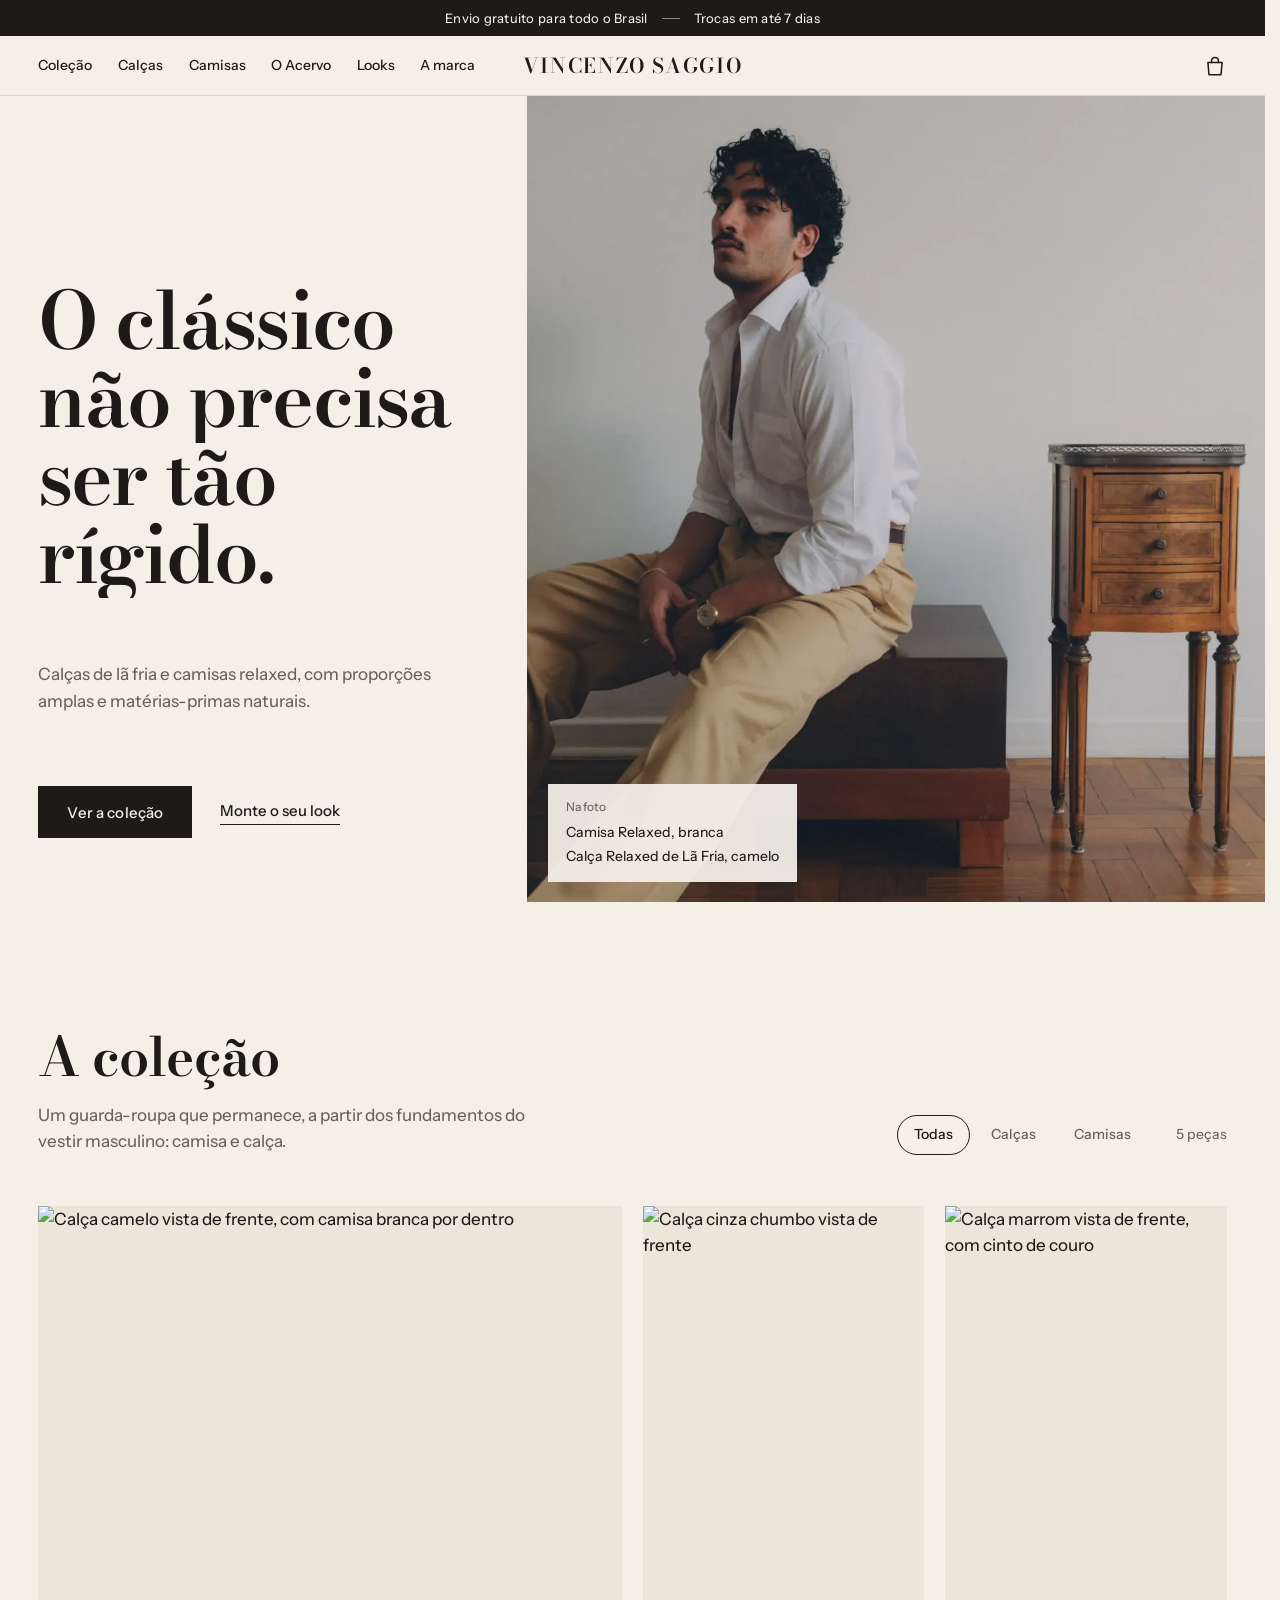
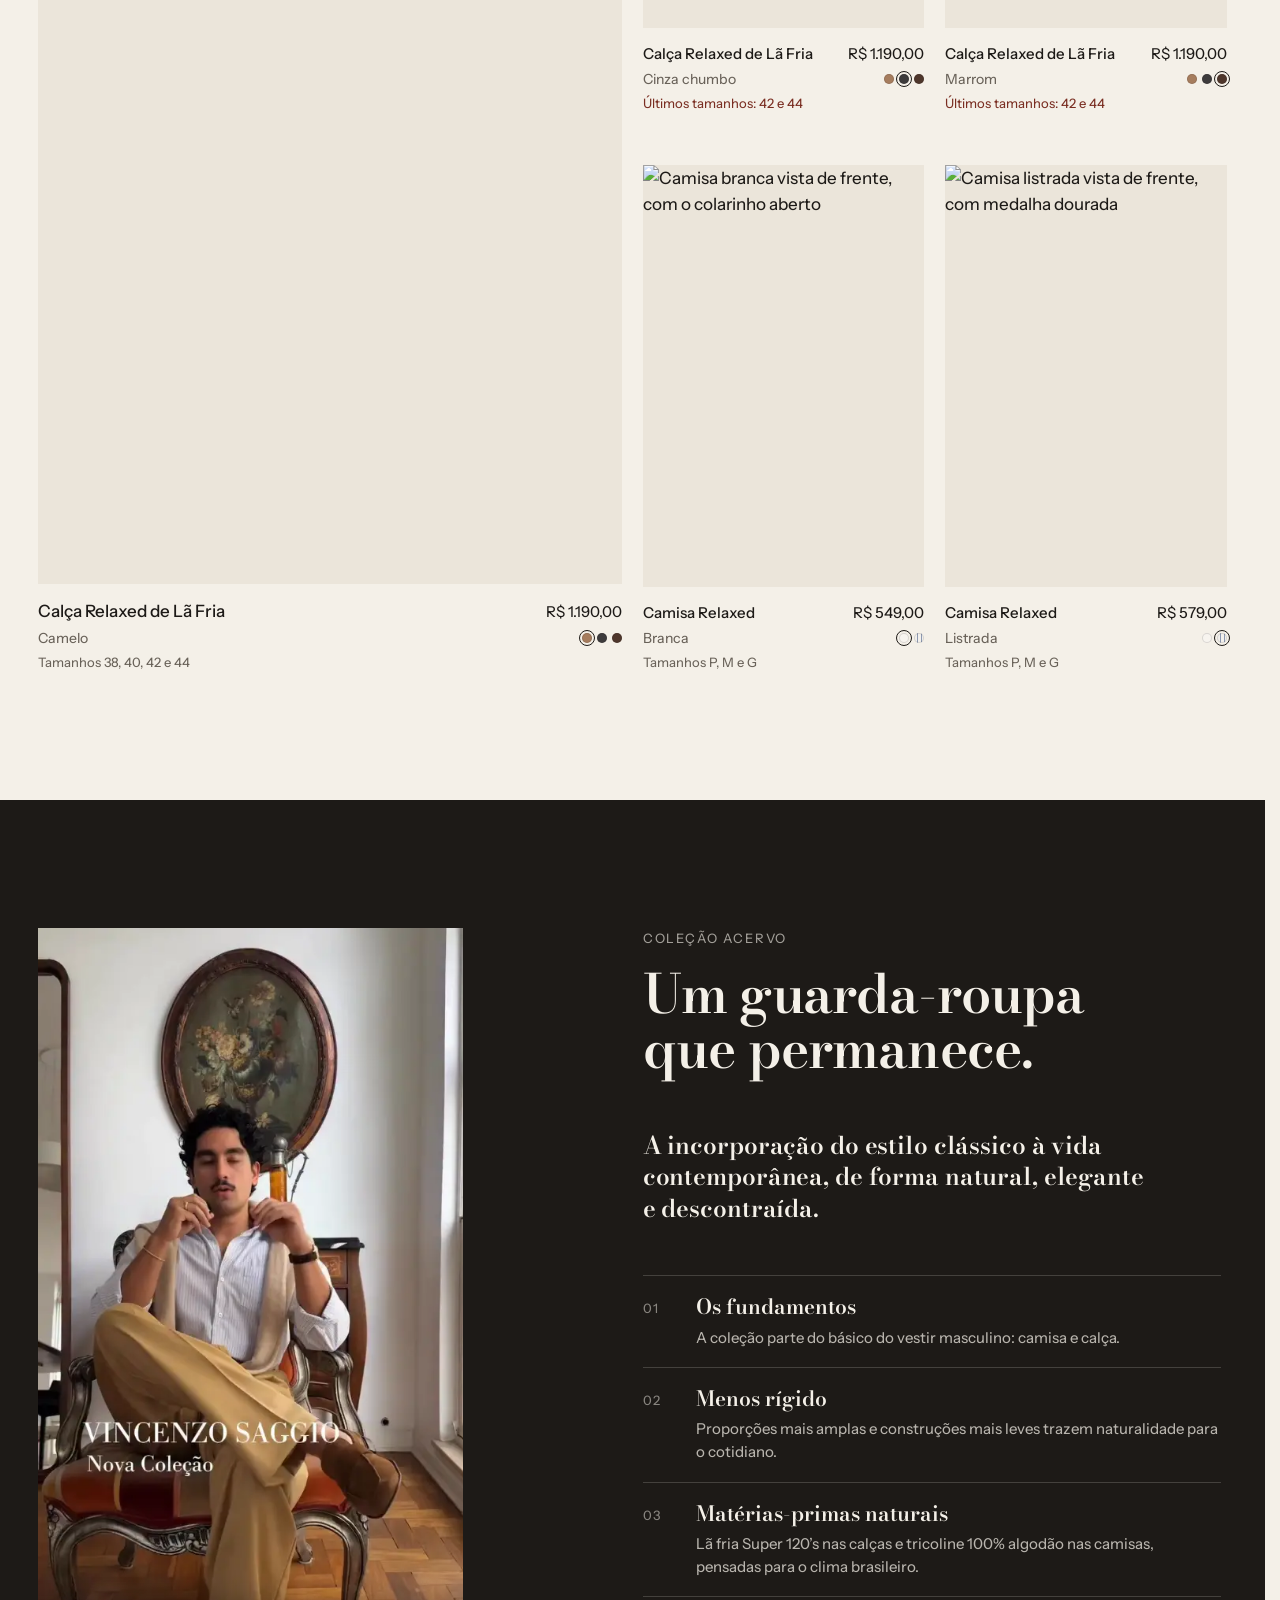
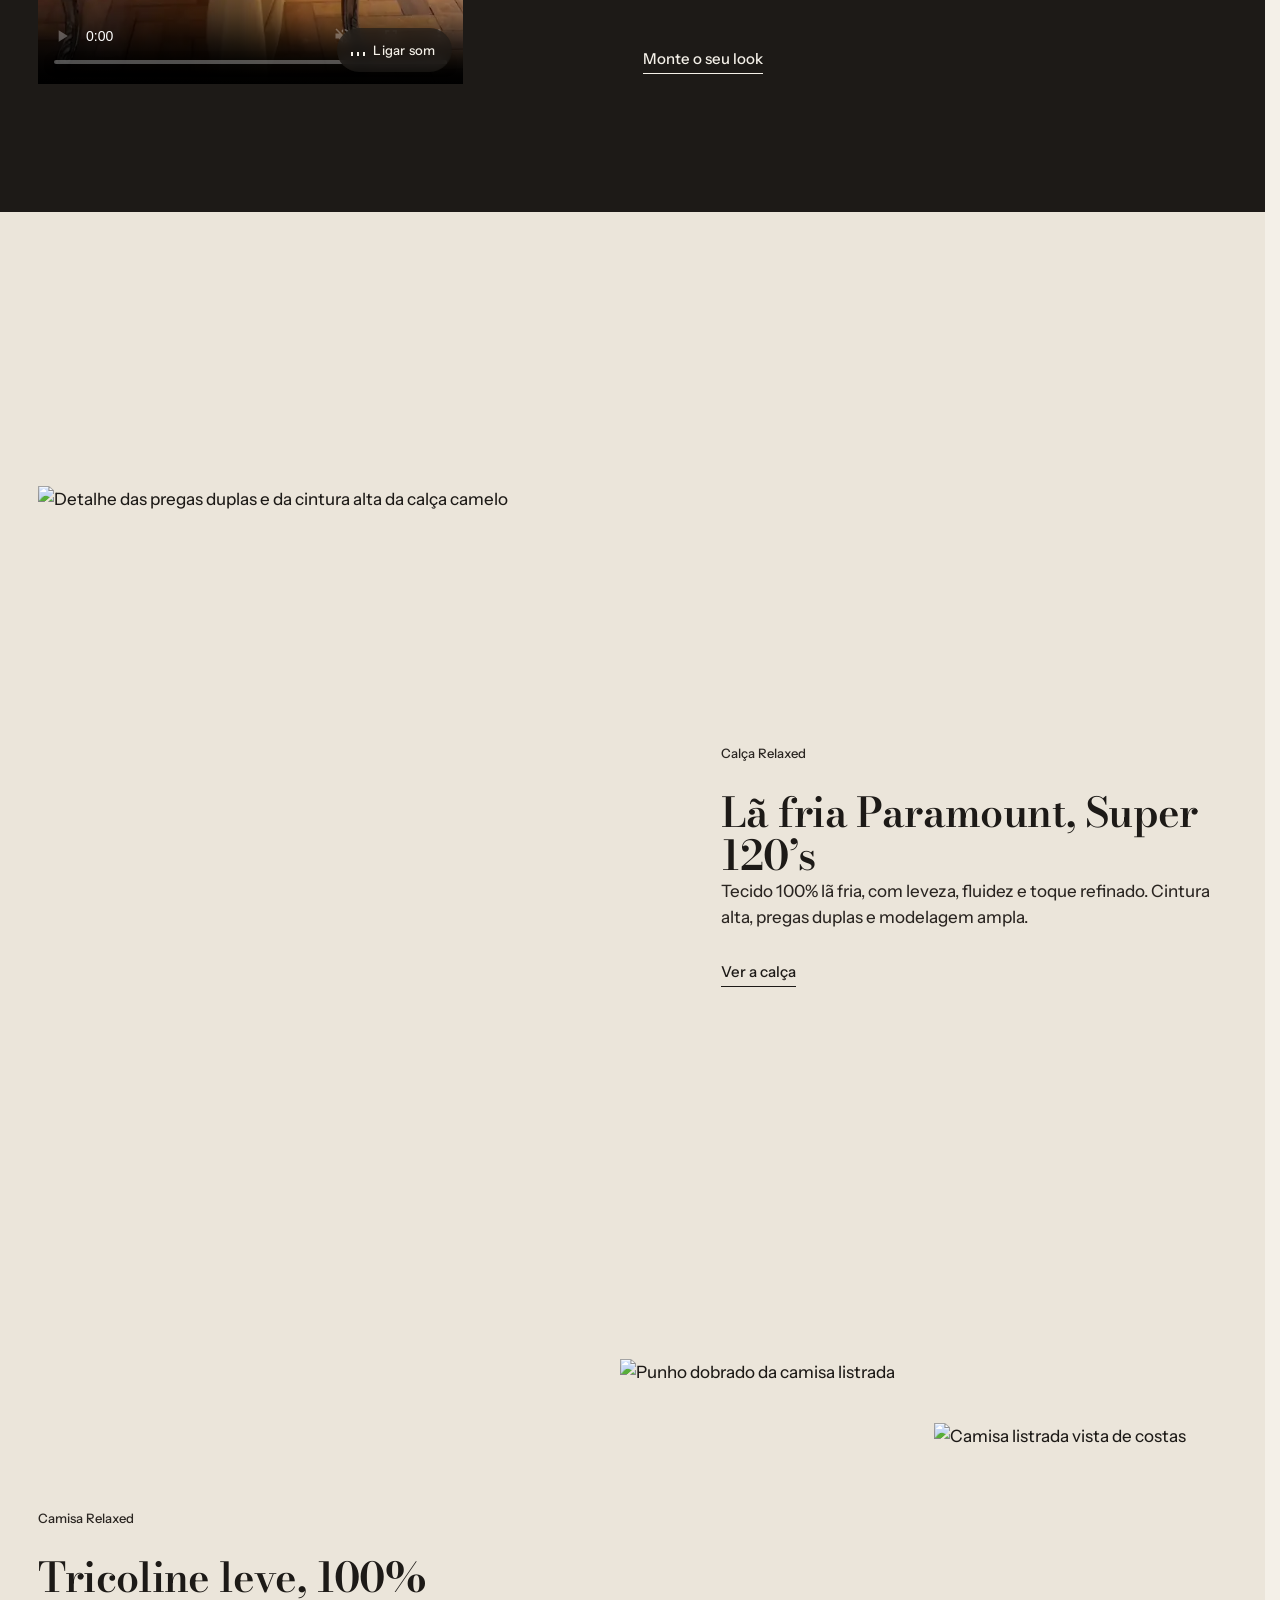
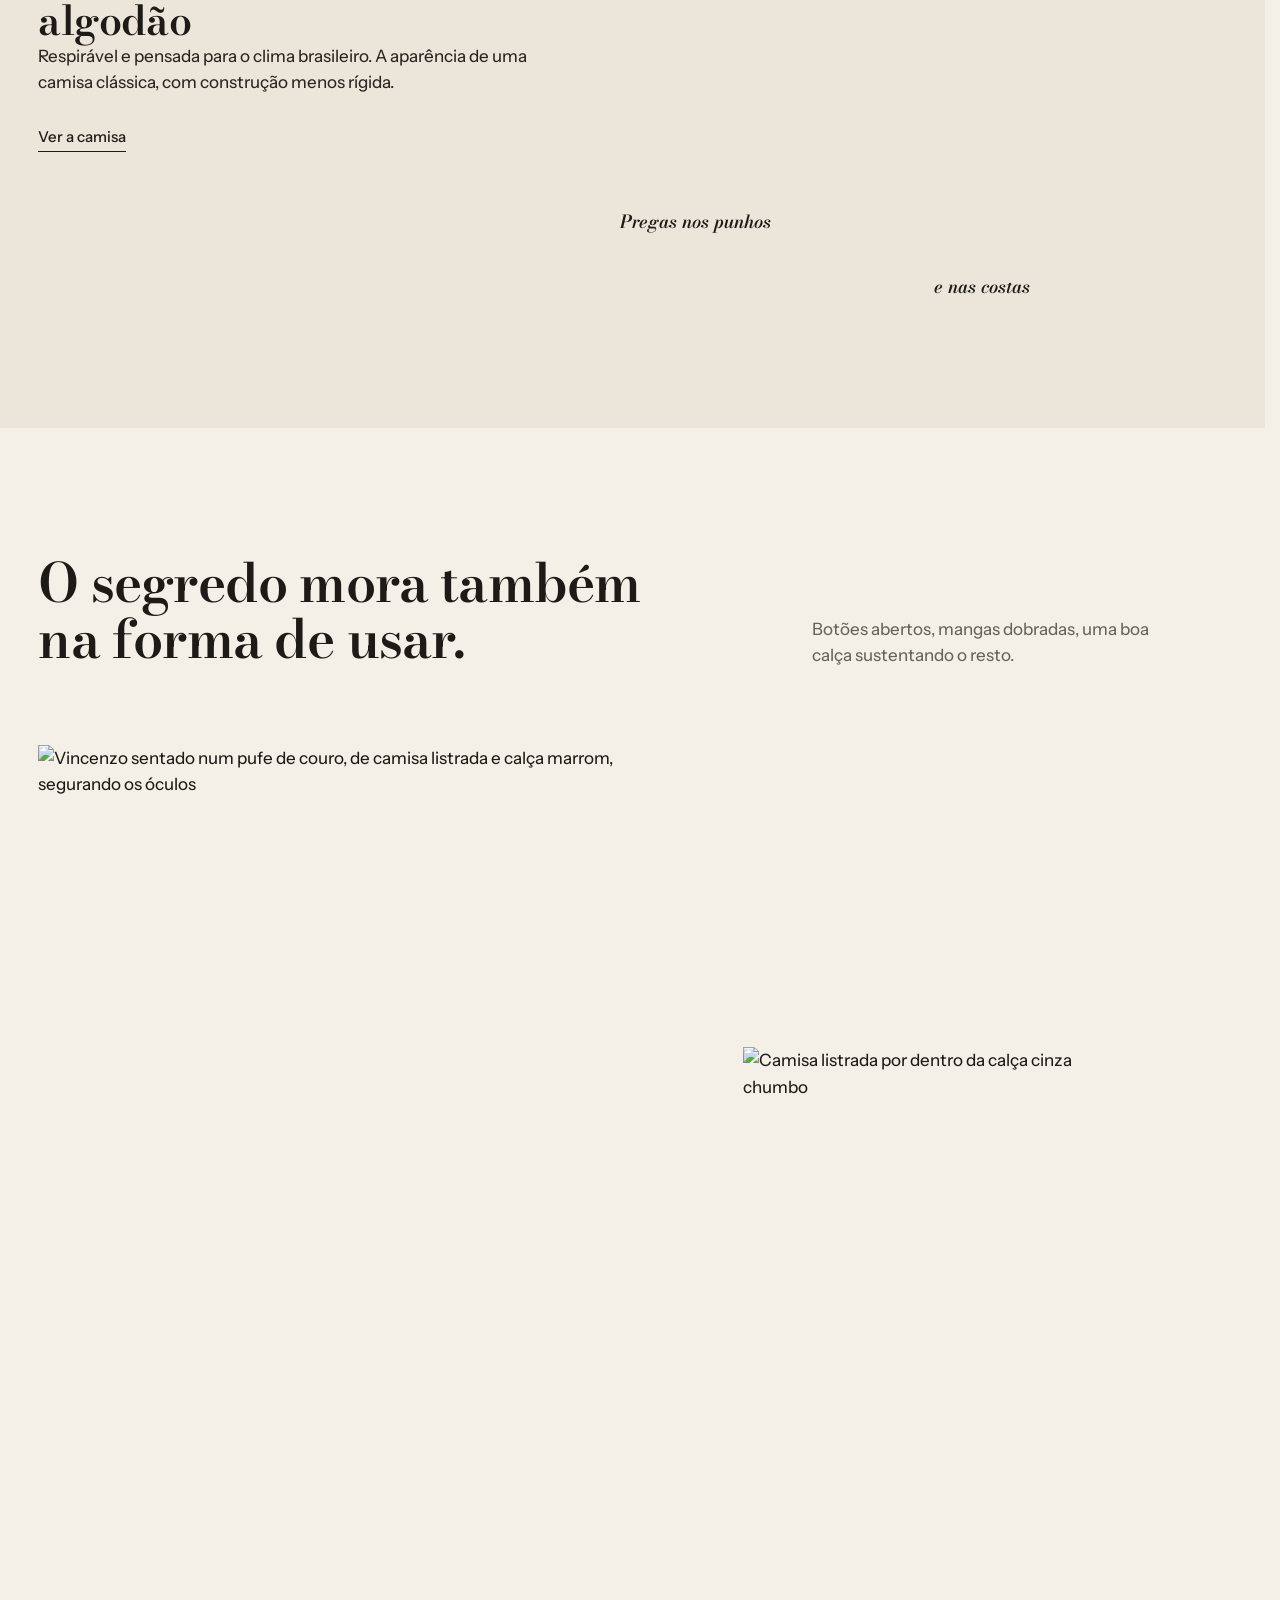
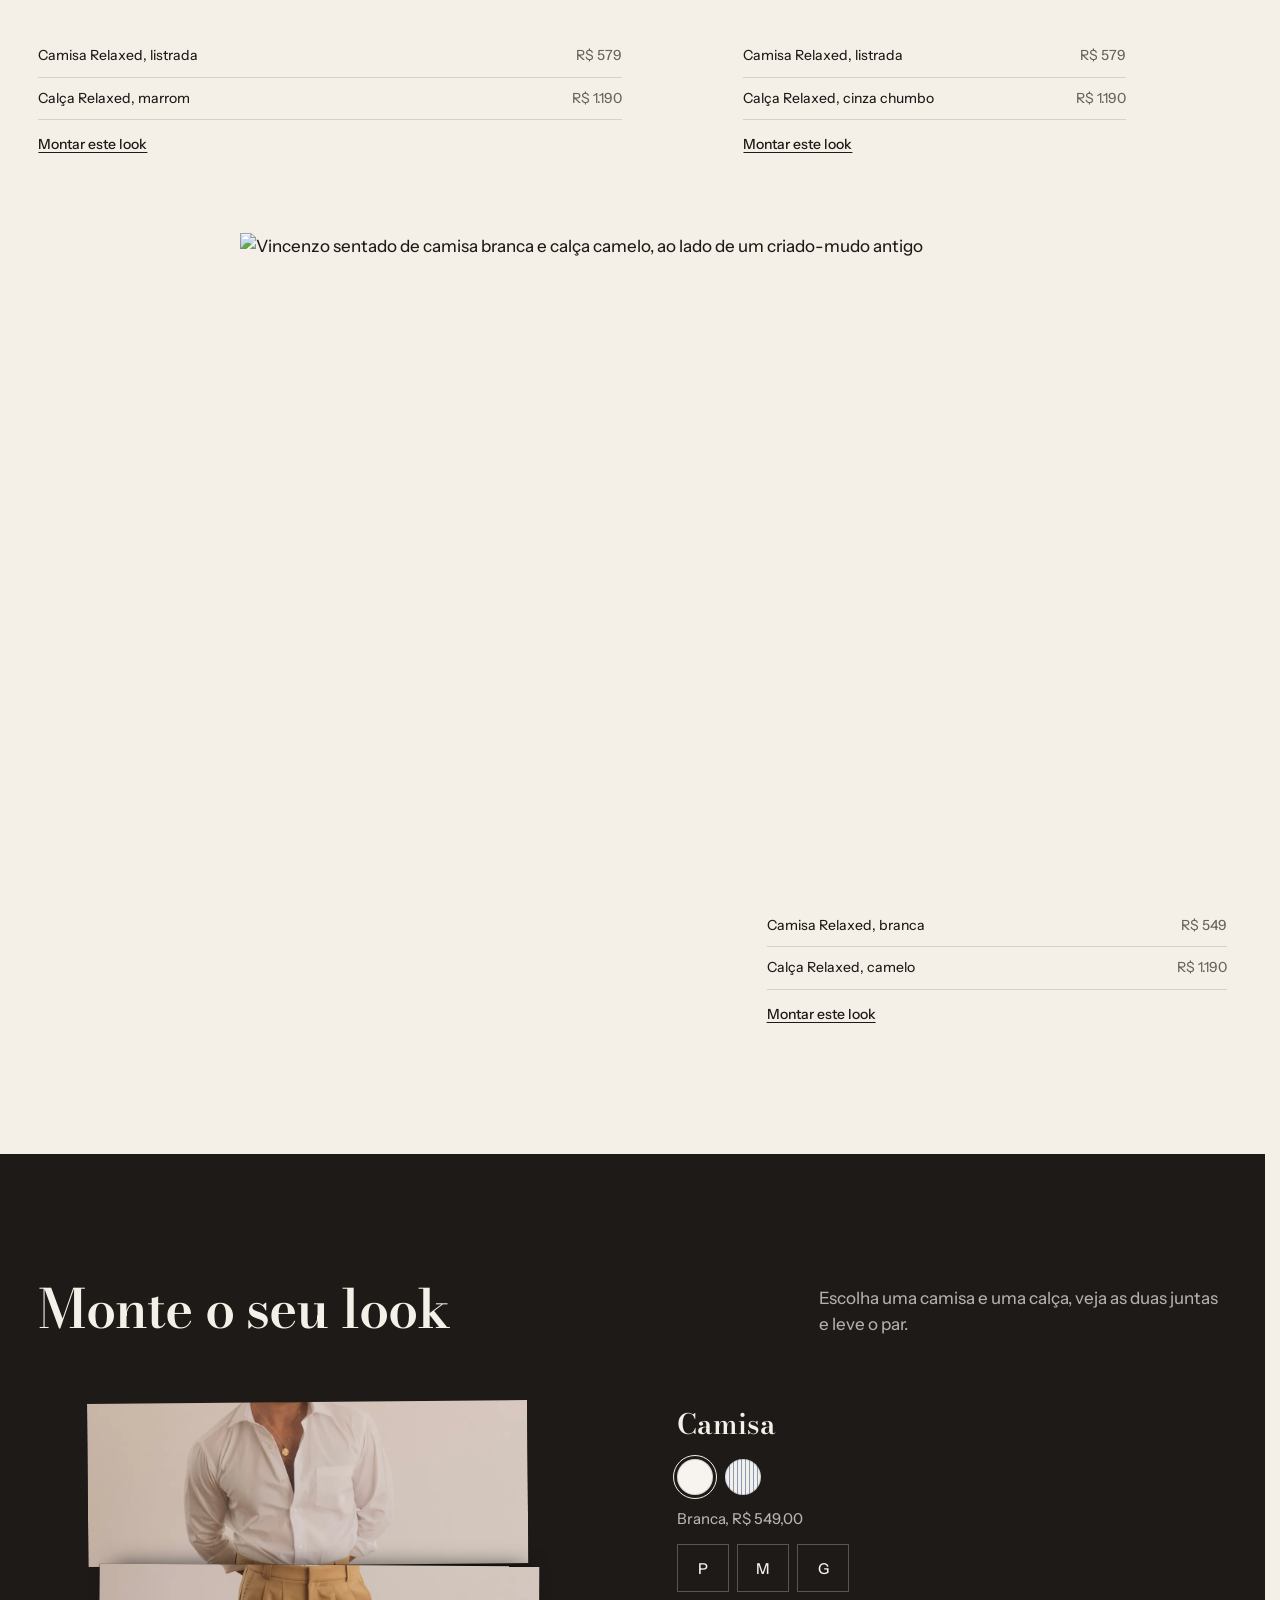
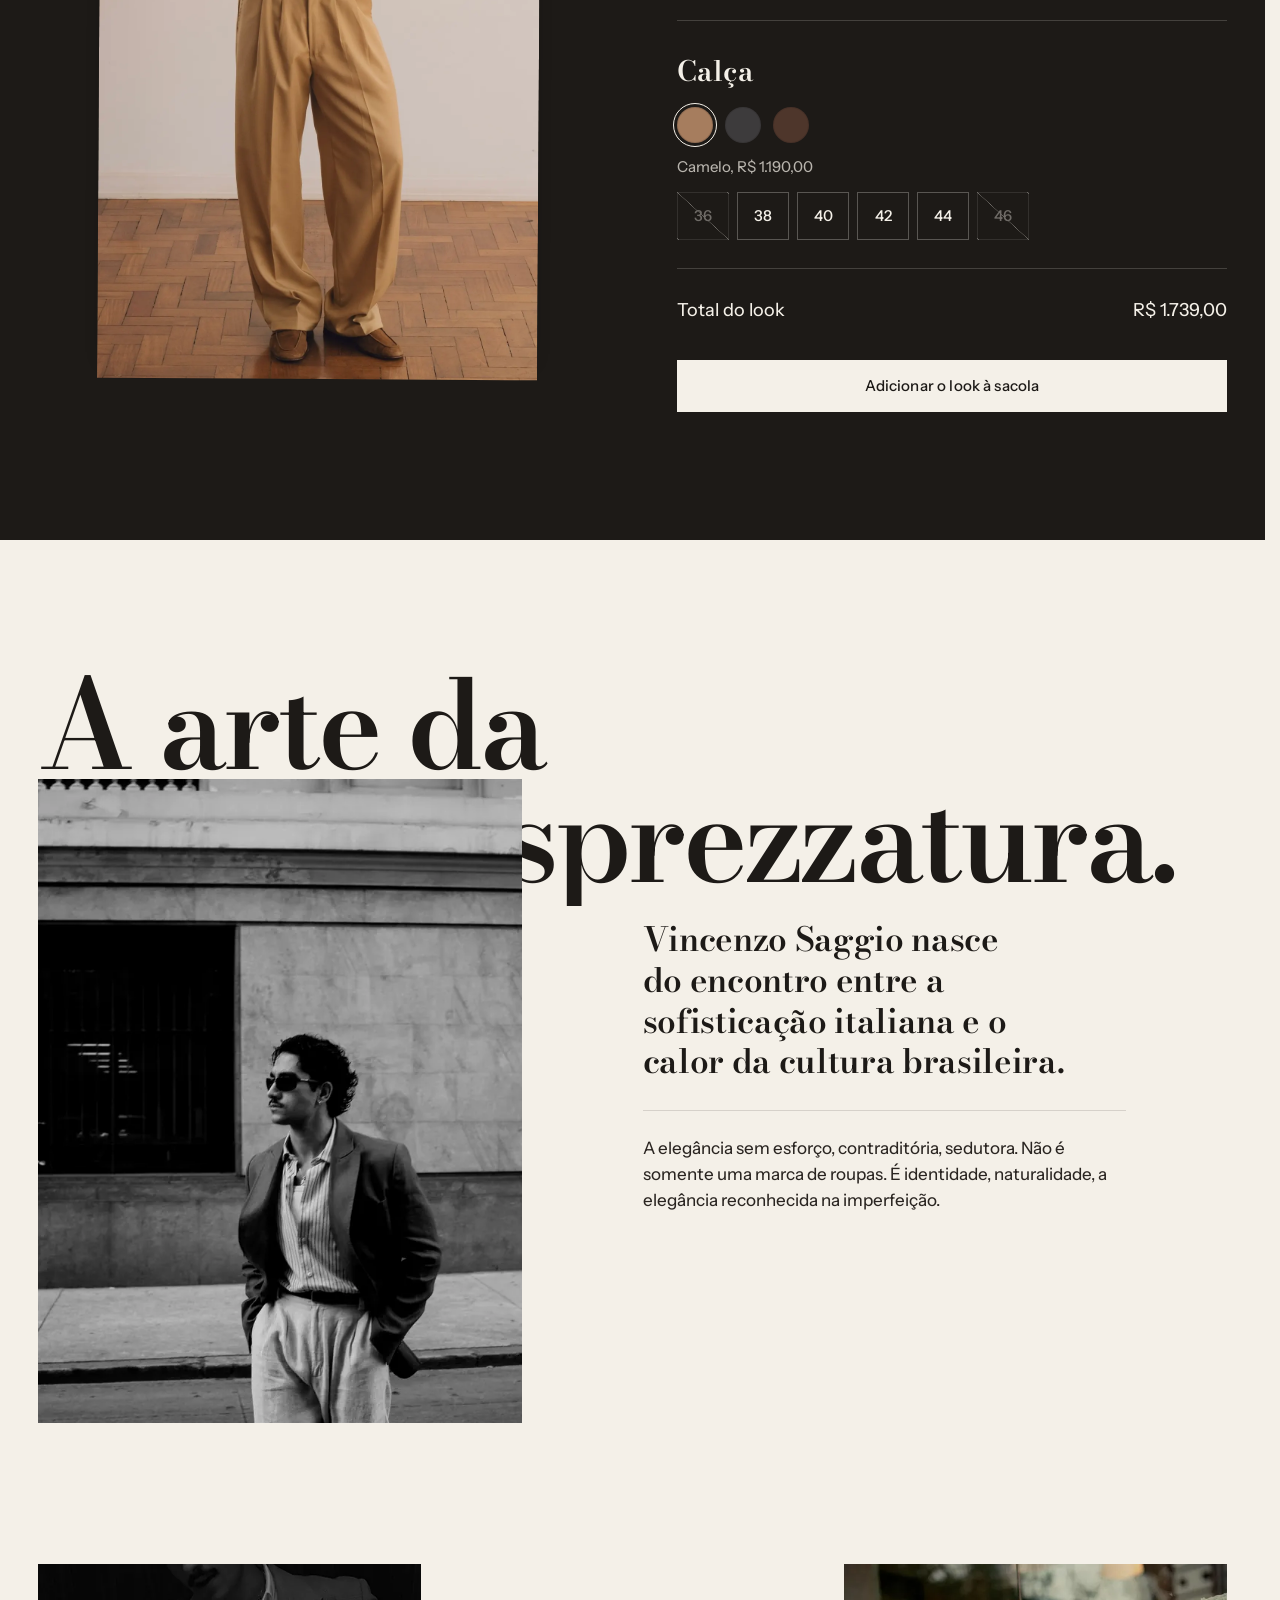
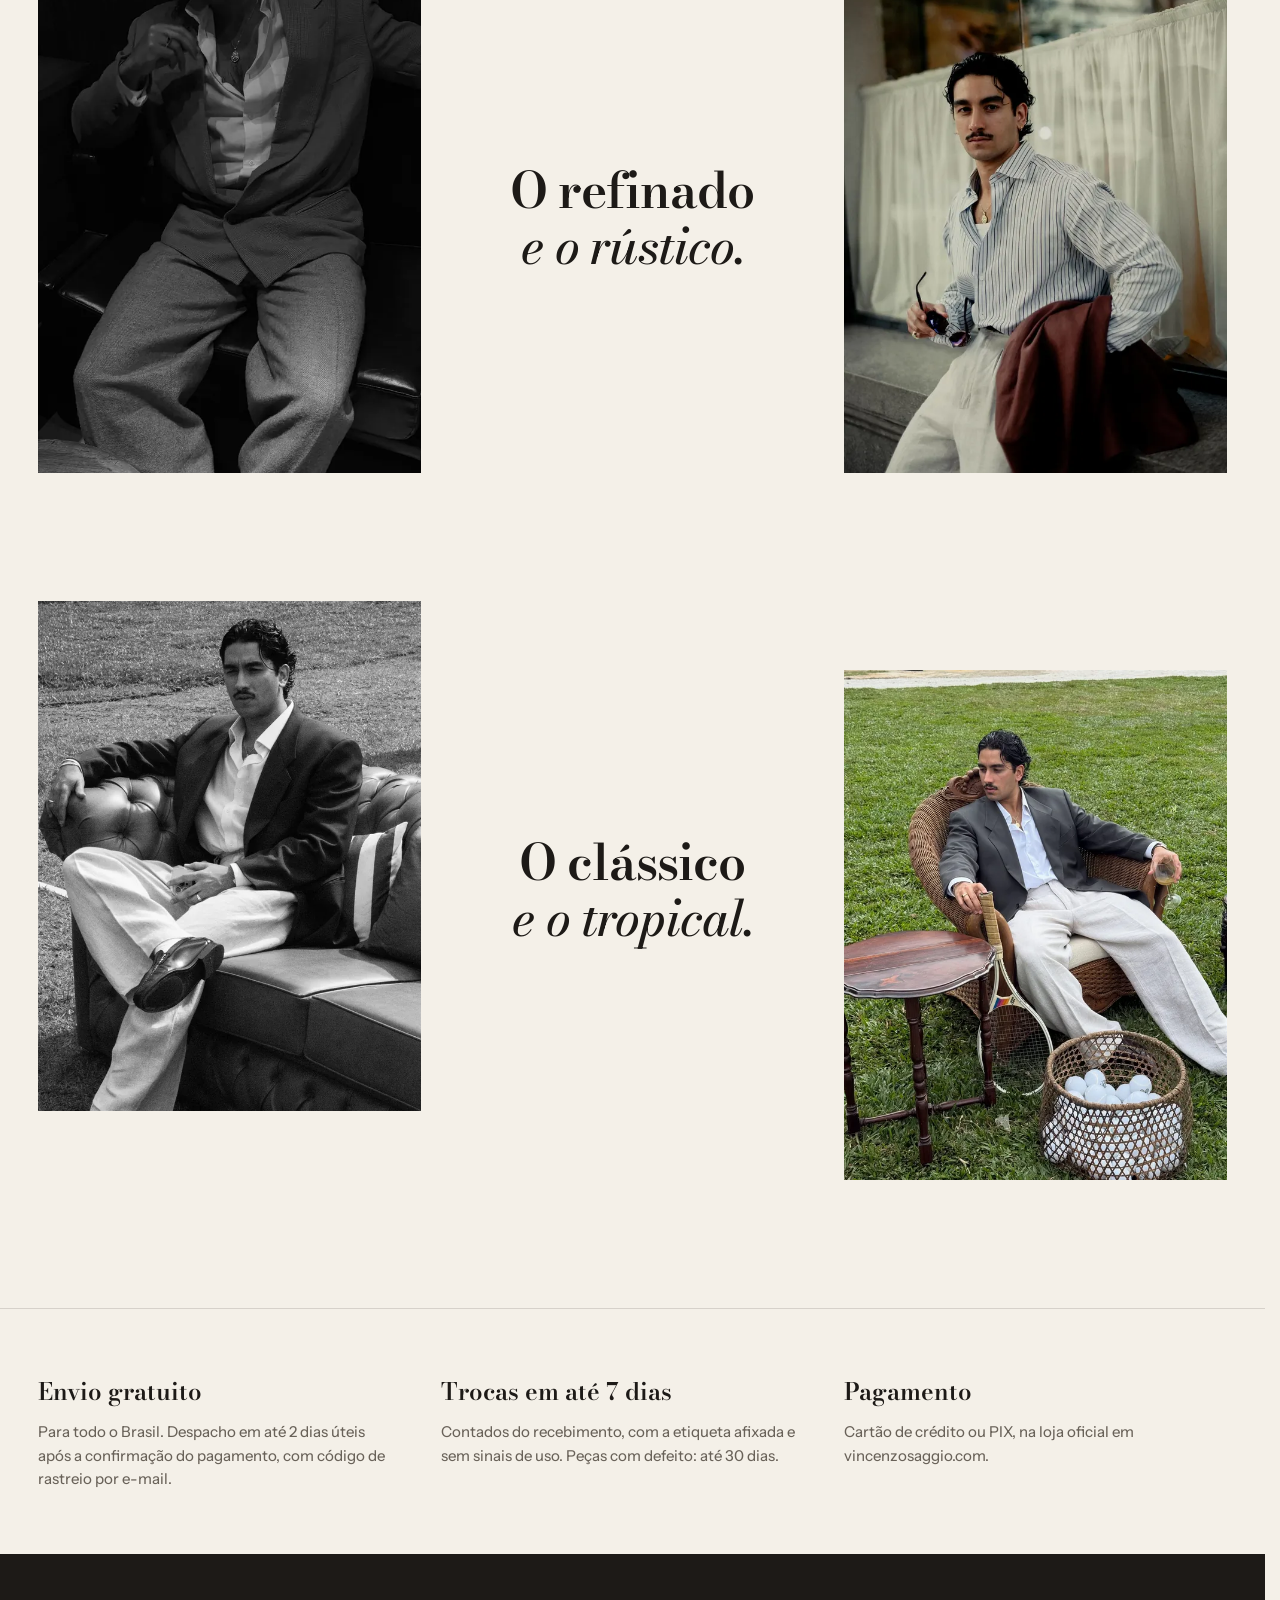
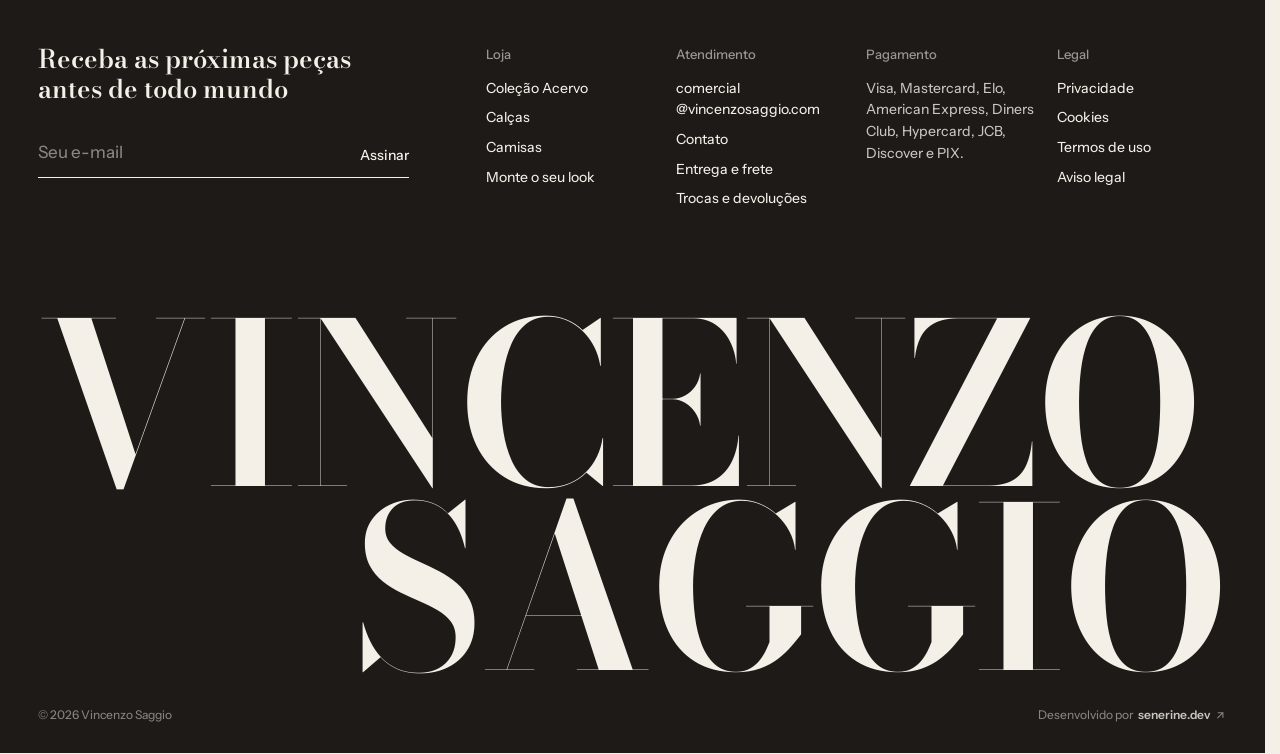
==== commit bee429a0: "Seção O Acervo: o que a coleção representa, com o vídeo do Vincenzo Seção escura logo após a grade d" ====
--- a/index.html
+++ b/index.html
@@ -81,6 +81,7 @@
     <a href="#colecao" data-jump="todas">Coleção</a>
     <a href="#colecao" data-jump="calca">Calças</a>
     <a href="#colecao" data-jump="camisa">Camisas</a>
+    <a href="#acervo">O Acervo</a>
     <a href="#looks">Looks</a>
     <a href="#marca">A marca</a>
   </nav>
@@ -134,6 +135,37 @@
       </div>
     </div>
     <ul class="grid" data-grid></ul>
+  </section>
+
+  <!-- O que a coleção representa: o Vincenzo fala no vídeo; o texto usa só frases
+       que a marca já publicou (site e postagens da coleção) -->
+  <section class="acervo" id="acervo" aria-labelledby="acervo-h">
+    <div class="acervo-head">
+      <p class="acervo-rotulo">Coleção Acervo</p>
+      <h2 id="acervo-h" class="title-lg">Um guarda-roupa que permanece.</h2>
+    </div>
+    <div class="filme-item">
+      <video data-reveal src="assets/video/acervo-fala.mp4" poster="assets/img/acervo-fala.webp" muted loop playsinline preload="none" data-autoplay aria-label="Vincenzo, sentado numa cadeira antiga, fala sobre a nova coleção Acervo"></video>
+      <button class="som" type="button" data-som aria-pressed="false" aria-label="Ouvir o Vincenzo falar sobre a coleção"><span class="som-icone" aria-hidden="true"></span><span class="som-texto">Ligar som</span></button>
+    </div>
+    <div class="acervo-texto">
+      <p class="acervo-lead">A incorporação do estilo clássico à vida contemporânea, de forma natural, elegante e descontraída.</p>
+      <ol class="acervo-pontos">
+        <li>
+          <h3>Os fundamentos</h3>
+          <p>A coleção parte do básico do vestir masculino: camisa e calça.</p>
+        </li>
+        <li>
+          <h3>Menos rígido</h3>
+          <p>Proporções mais amplas e construções mais leves trazem naturalidade para o cotidiano.</p>
+        </li>
+        <li>
+          <h3>Matérias-primas naturais</h3>
+          <p>Lã fria Super 120’s nas calças e tricoline 100% algodão nas camisas, pensadas para o clima brasileiro.</p>
+        </li>
+      </ol>
+      <a class="link-arrow" href="#monte">Monte o seu look</a>
+    </div>
   </section>
 
   <section class="detalhes" aria-labelledby="detalhes-h">
@@ -270,13 +302,6 @@
         </figure>
       </div>
     </div>
-
-    <div class="filme">
-      <div class="filme-item">
-        <video data-reveal src="assets/video/acervo-fala.mp4" poster="assets/img/acervo-fala.webp" muted loop playsinline preload="none" data-autoplay aria-label="Vincenzo, sentado numa cadeira antiga, fala sobre a nova coleção Acervo"></video>
-        <button class="som" type="button" data-som aria-pressed="false" aria-label="Ouvir o Vincenzo falar sobre a coleção"><span class="som-icone" aria-hidden="true"></span><span class="som-texto">Ligar som</span></button>
-      </div>
-    </div>
   </section>
 
   <section class="servico" aria-label="Entrega, trocas e pagamento">
@@ -444,6 +469,7 @@
     <li><a href="#colecao" data-menu-link data-jump="todas">Coleção</a></li>
     <li><a href="#colecao" data-menu-link data-jump="calca">Calças</a></li>
     <li><a href="#colecao" data-menu-link data-jump="camisa">Camisas</a></li>
+    <li><a href="#acervo" data-menu-link>O Acervo</a></li>
     <li><a href="#looks" data-menu-link>Looks</a></li>
     <li><a href="#monte" data-menu-link>Monte o seu look</a></li>
     <li><a href="#marca" data-menu-link>A marca</a></li>
--- a/styles.css
+++ b/styles.css
@@ -407,14 +407,47 @@
 }
 .contraste-palavras span:last-child { font-style: italic; font-weight: 500; }
 
-.filme {
-  display: grid; grid-template-columns: repeat(12, minmax(0, 1fr)); gap: var(--gap);
-  margin-top: clamp(80px, 11vw, 180px);
-}
-/* O filme é um Reels (9:16): no computador vale a altura da tela, centralizado,
-   para não cortar o letreiro "Nova Coleção" gravado na imagem */
-.filme-item { grid-column: 1 / -1; justify-self: center; position: relative; height: min(88svh, 960px); aspect-ratio: 9 / 16; }
-.filme video { display: block; width: 100%; height: 100%; object-fit: cover; background: var(--carvao-2); }
+/* ---------- O Acervo ----------
+   O que a coleção representa: uma pausa escura, como uma sala de projeção, com o
+   Vincenzo falando de um lado e as ideias da coleção do outro. */
+.acervo {
+  margin-top: var(--sec); padding: var(--sec) var(--pad);
+  background: var(--carvao); color: var(--marfim);
+  display: grid; grid-template-columns: repeat(12, minmax(0, 1fr)); column-gap: var(--gap);
+  grid-template-areas: "filme filme filme filme filme . head head head head head head"
+                       "filme filme filme filme filme . texto texto texto texto texto texto";
+  grid-template-rows: auto 1fr;
+}
+.acervo-head { grid-area: head; align-self: end; margin-bottom: clamp(32px, 4vw, 56px); }
+.acervo-rotulo { font-size: var(--t-xs); letter-spacing: .14em; text-transform: uppercase; color: rgba(244, 240, 232, .62); margin-bottom: 18px; }
+.acervo .title-lg { max-width: 11em; }
+.acervo-texto { grid-area: texto; max-width: 34em; }
+.acervo-lead {
+  font-family: var(--editorial); font-weight: 600; font-variation-settings: "opsz" 11;
+  font-size: clamp(22px, 1.9vw, 30px); line-height: 1.3; letter-spacing: -.005em;
+  margin-bottom: clamp(32px, 4vw, 52px); text-wrap: pretty;
+}
+.acervo-pontos { list-style: none; margin: 0 0 clamp(32px, 4vw, 48px); padding: 0; counter-reset: ponto; }
+.acervo-pontos li {
+  counter-increment: ponto;
+  display: grid; grid-template-columns: 2.4em 1fr; column-gap: 12px;
+  padding: 18px 0; border-top: 1px solid var(--fio-claro);
+}
+.acervo-pontos li:last-child { border-bottom: 1px solid var(--fio-claro); }
+.acervo-pontos li::before {
+  content: counter(ponto, decimal-leading-zero); grid-row: span 2;
+  font-size: var(--t-xs); letter-spacing: .08em; color: rgba(244, 240, 232, .5); padding-top: 4px;
+}
+.acervo-pontos h3 { font-family: var(--editorial); font-weight: 600; font-variation-settings: "opsz" 11; font-size: 21px; line-height: 1.2; margin-bottom: 6px; }
+.acervo-pontos p { color: rgba(244, 240, 232, .72); font-size: var(--t-sm); line-height: 1.55; }
+.acervo .link-arrow { color: var(--marfim); }
+/* Colada na seção seguinte, que também tem fundo: sem faixa clara entre as duas */
+.acervo + .detalhes { margin-top: 0; }
+
+/* O filme é um Reels (9:16): vale a altura da tela, para não cortar o letreiro
+   "Nova Coleção" gravado na imagem */
+.filme-item { grid-area: filme; justify-self: start; align-self: center; position: relative; height: min(84svh, 860px); aspect-ratio: 9 / 16; }
+.filme-item video { display: block; width: 100%; height: 100%; object-fit: cover; background: var(--carvao-2); }
 
 /* Som opcional: o filme começa mudo (regra dos navegadores para tocar sozinho)
    e um toque liga, voltando ao começo da fala. As barras só se mexem com som. */
@@ -962,6 +995,9 @@
 }
 
 @media (max-width: 900px) {
+  /* O Acervo vira uma coluna: título, filme e as ideias da coleção */
+  .acervo { grid-template-columns: minmax(0, 1fr); grid-template-areas: "head" "filme" "texto"; grid-template-rows: none; }
+  .filme-item { justify-self: center; height: min(80svh, 820px); margin-bottom: clamp(36px, 6vw, 56px); }
   .hero { grid-template-columns: 1fr; min-height: 0; }
   .hero-media { order: -1; background: none; }
   .motion .hero-media img { translate: none; scale: 1; }
@@ -1030,8 +1066,8 @@
 
 @media (max-width: 640px) {
   /* No celular o filme sangra de ponta a ponta, como a foto da marca */
-  .filme-item { justify-self: stretch; height: auto; margin: 0 calc(-1 * var(--pad)); }
-  .filme video { height: auto; aspect-ratio: 9 / 16; max-width: none; }
+  .filme-item { justify-self: stretch; height: auto; margin: 0 calc(-1 * var(--pad)) clamp(36px, 6vw, 56px); }
+  .filme-item video { height: auto; aspect-ratio: 9 / 16; max-width: none; }
   .announce-sep, .announce-extra { display: none; }
   .colecao-tools { width: 100%; justify-content: space-between; }
   .filters button { padding: 0 12px; }
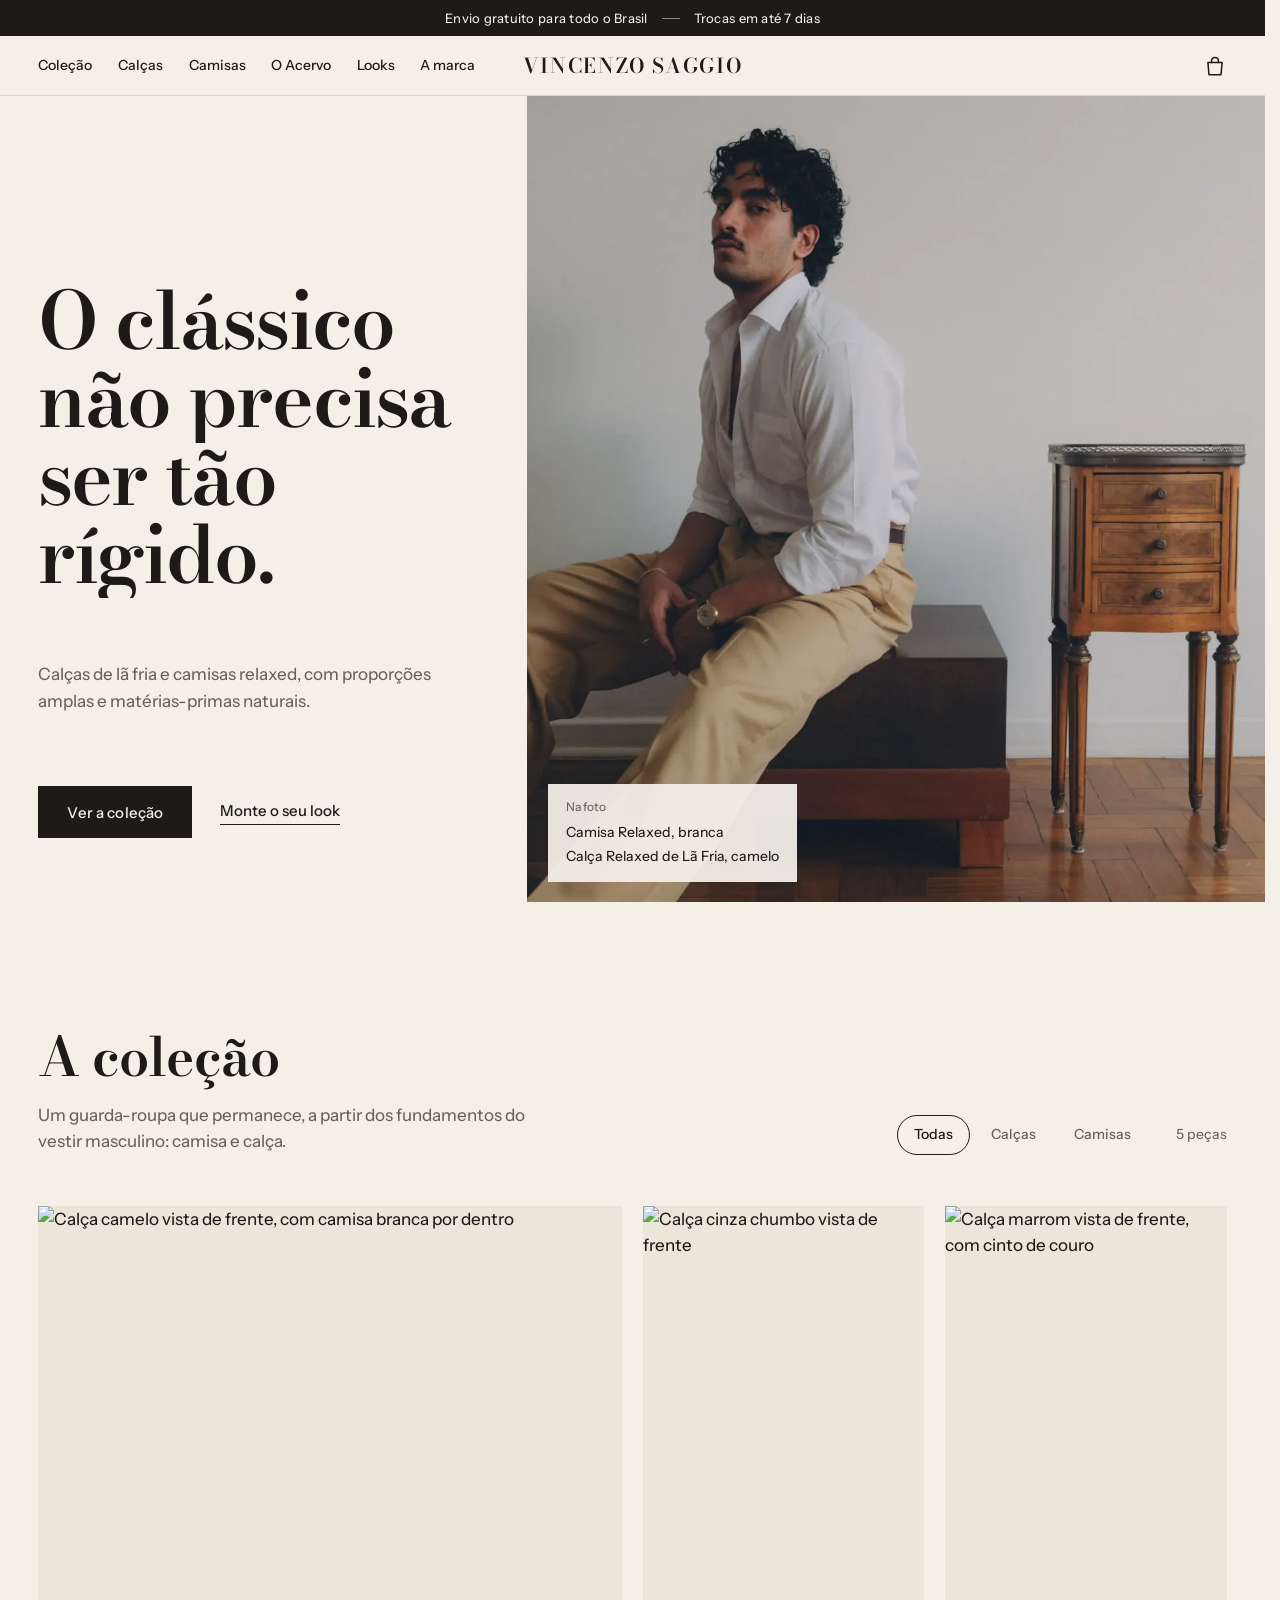
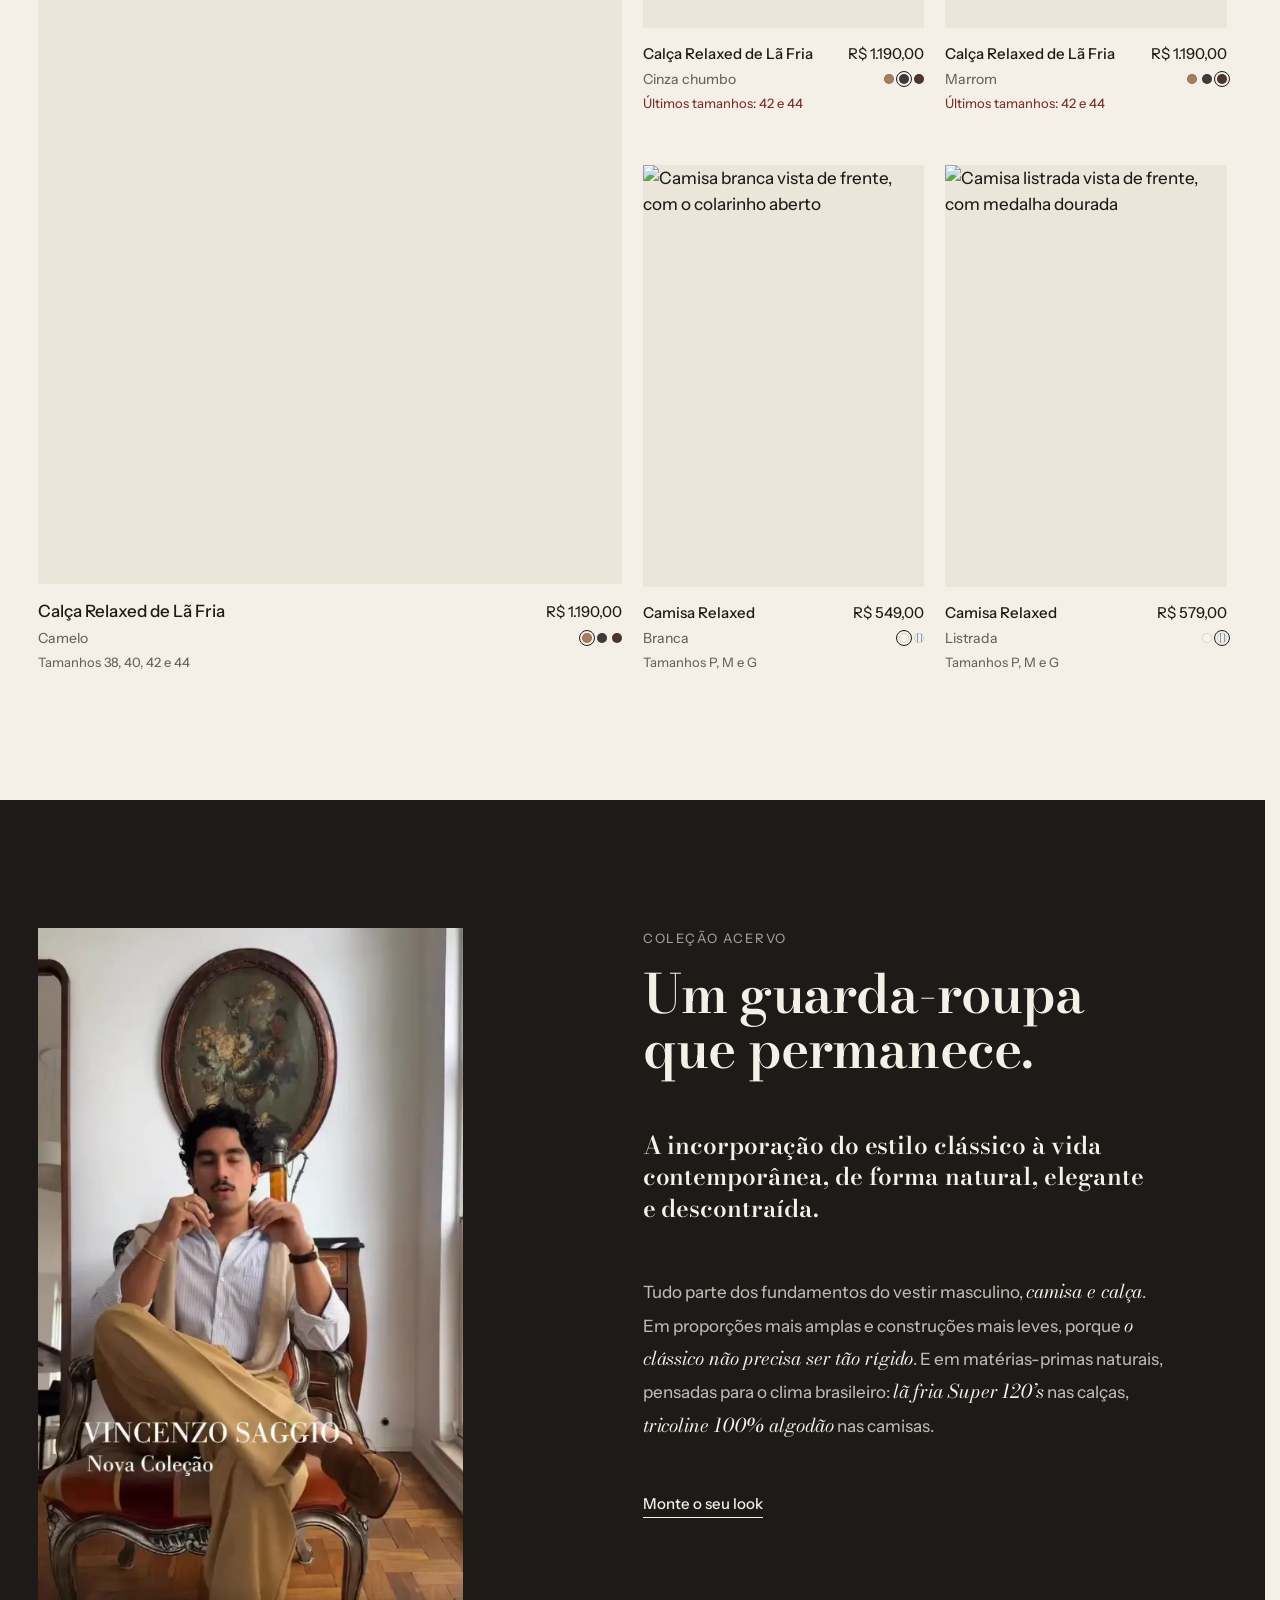
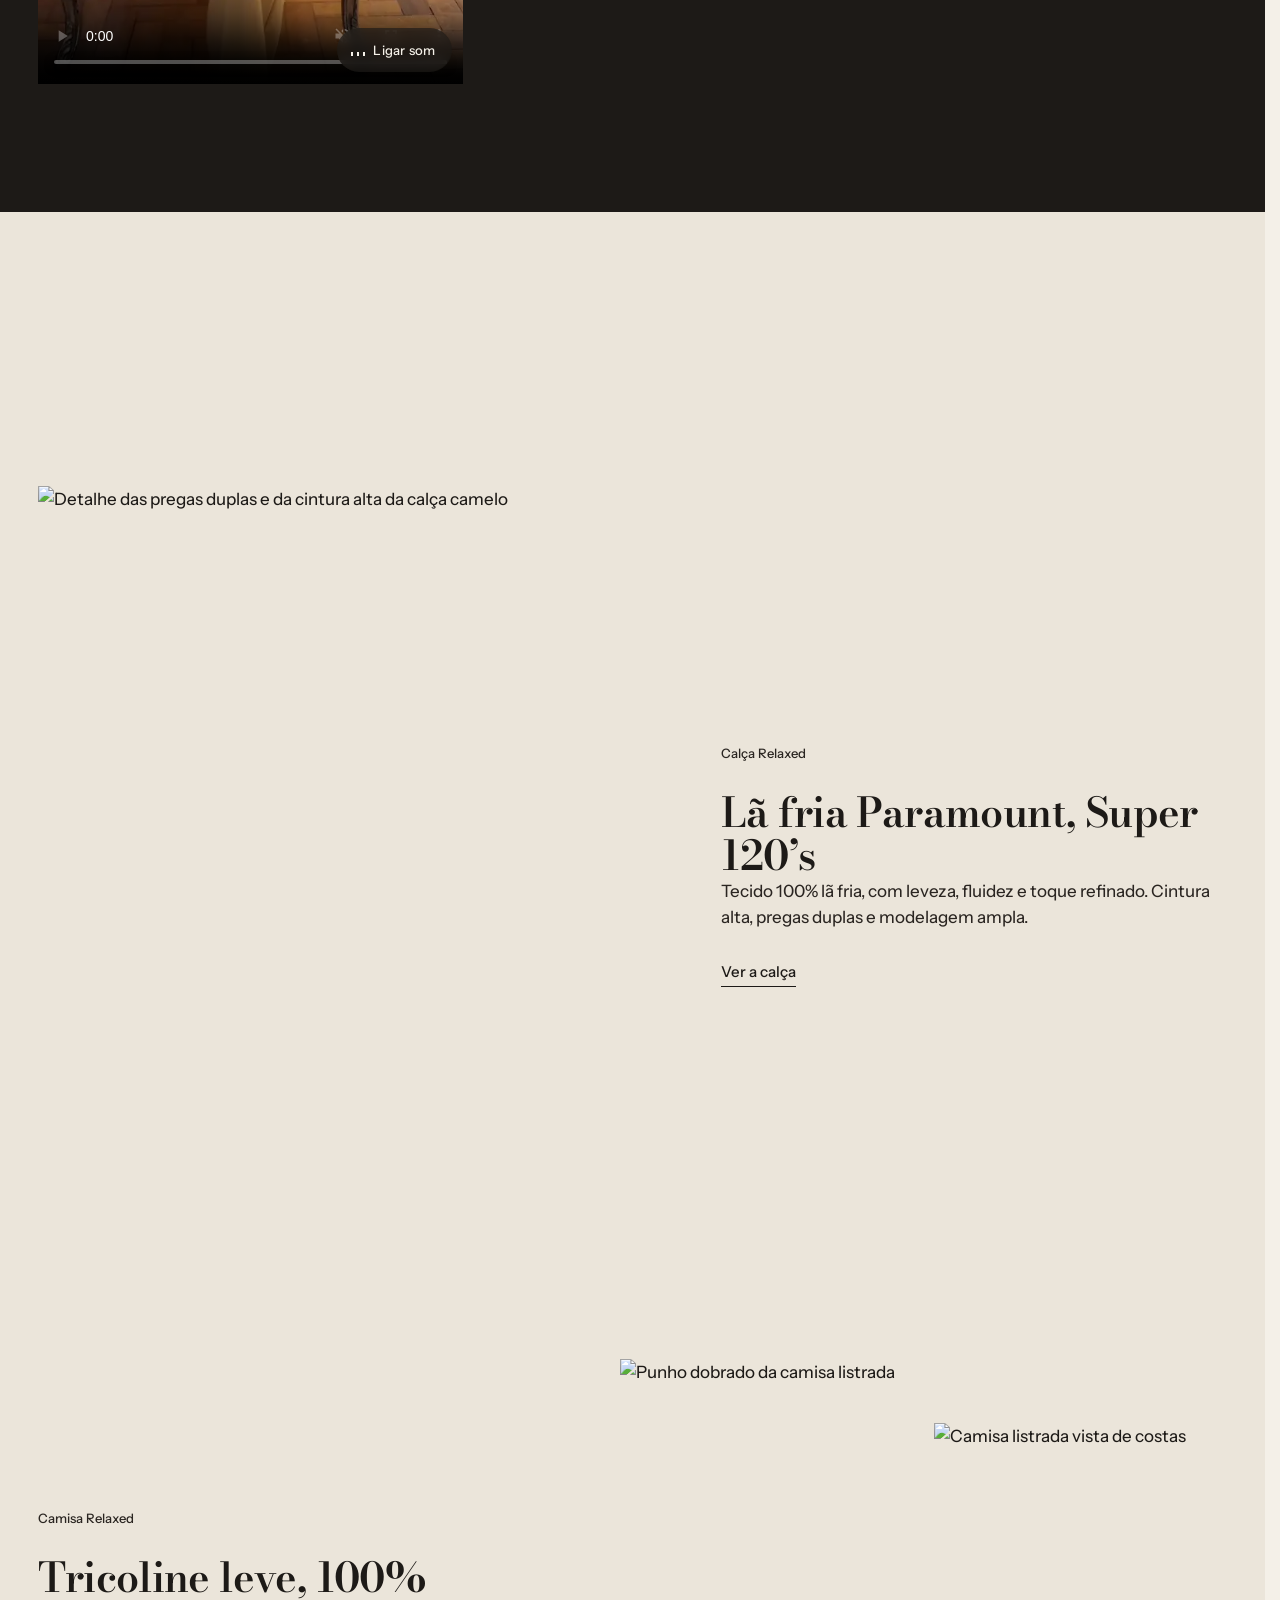
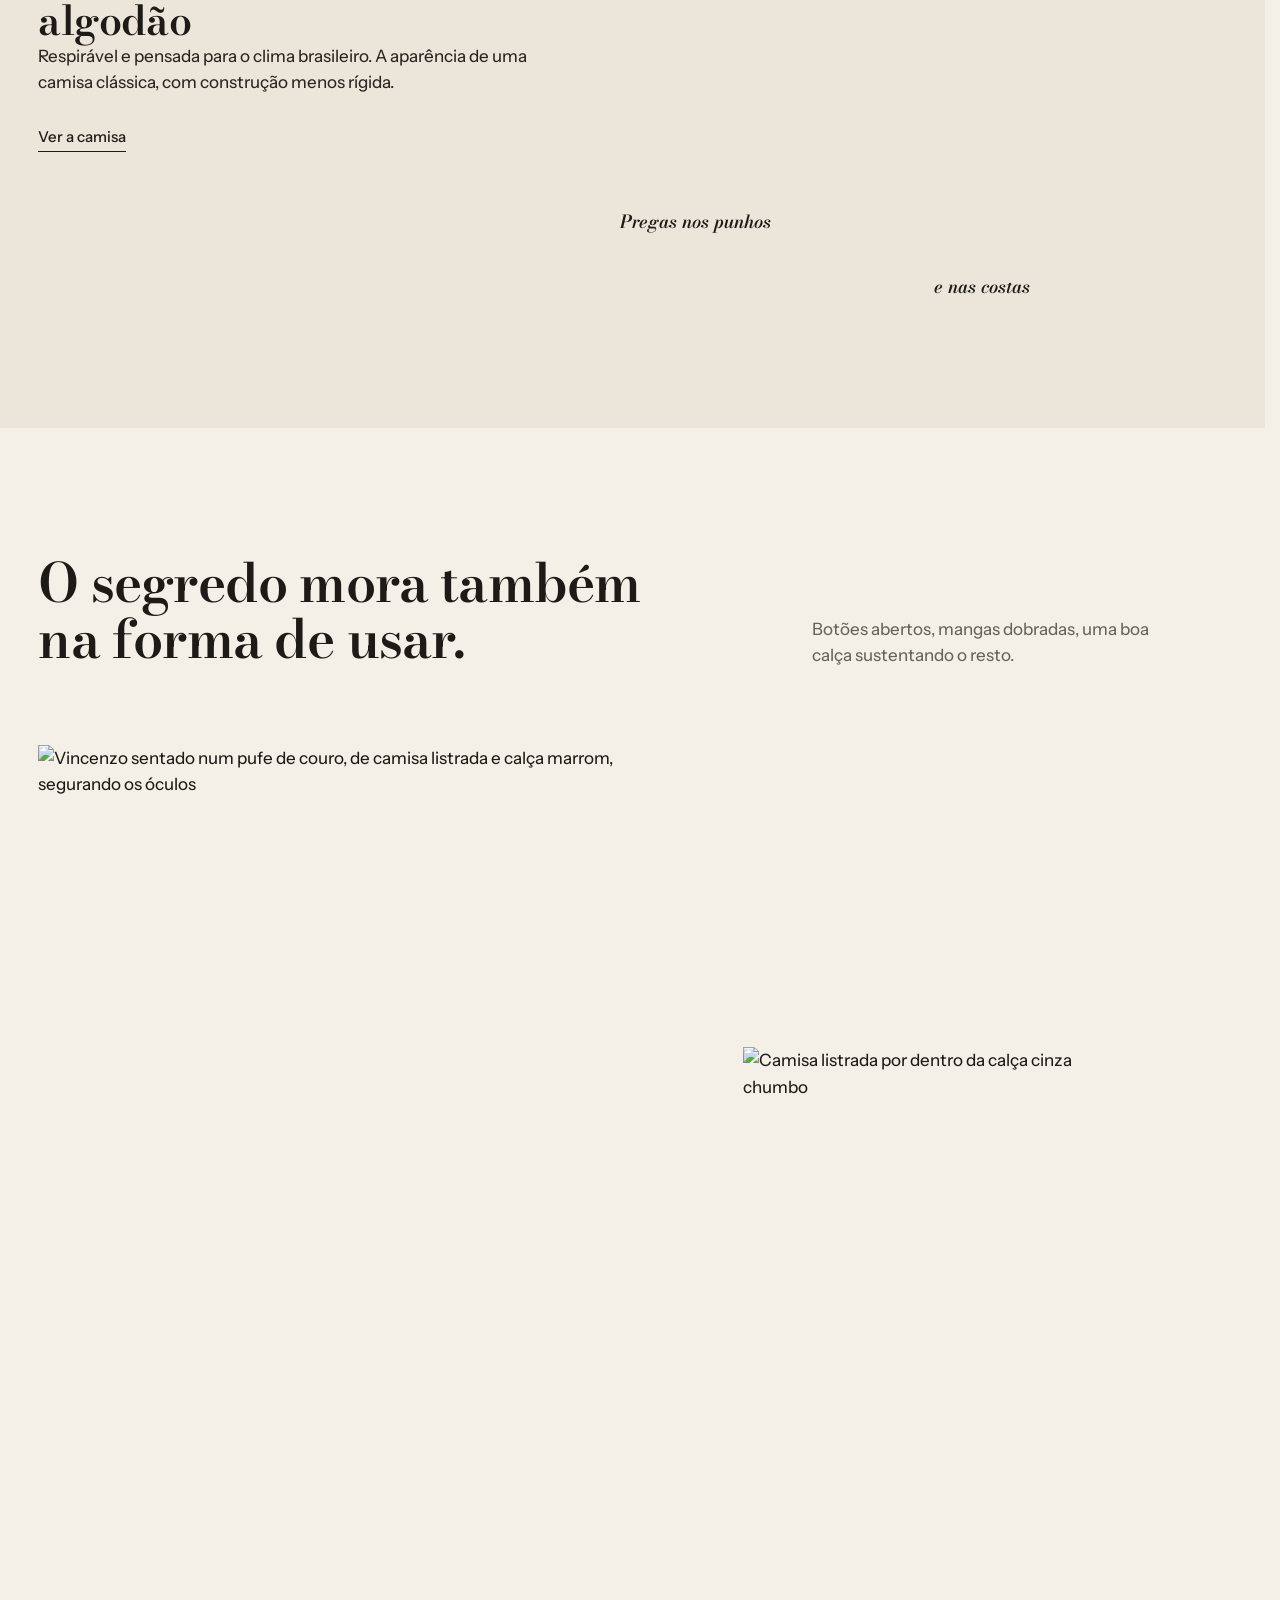
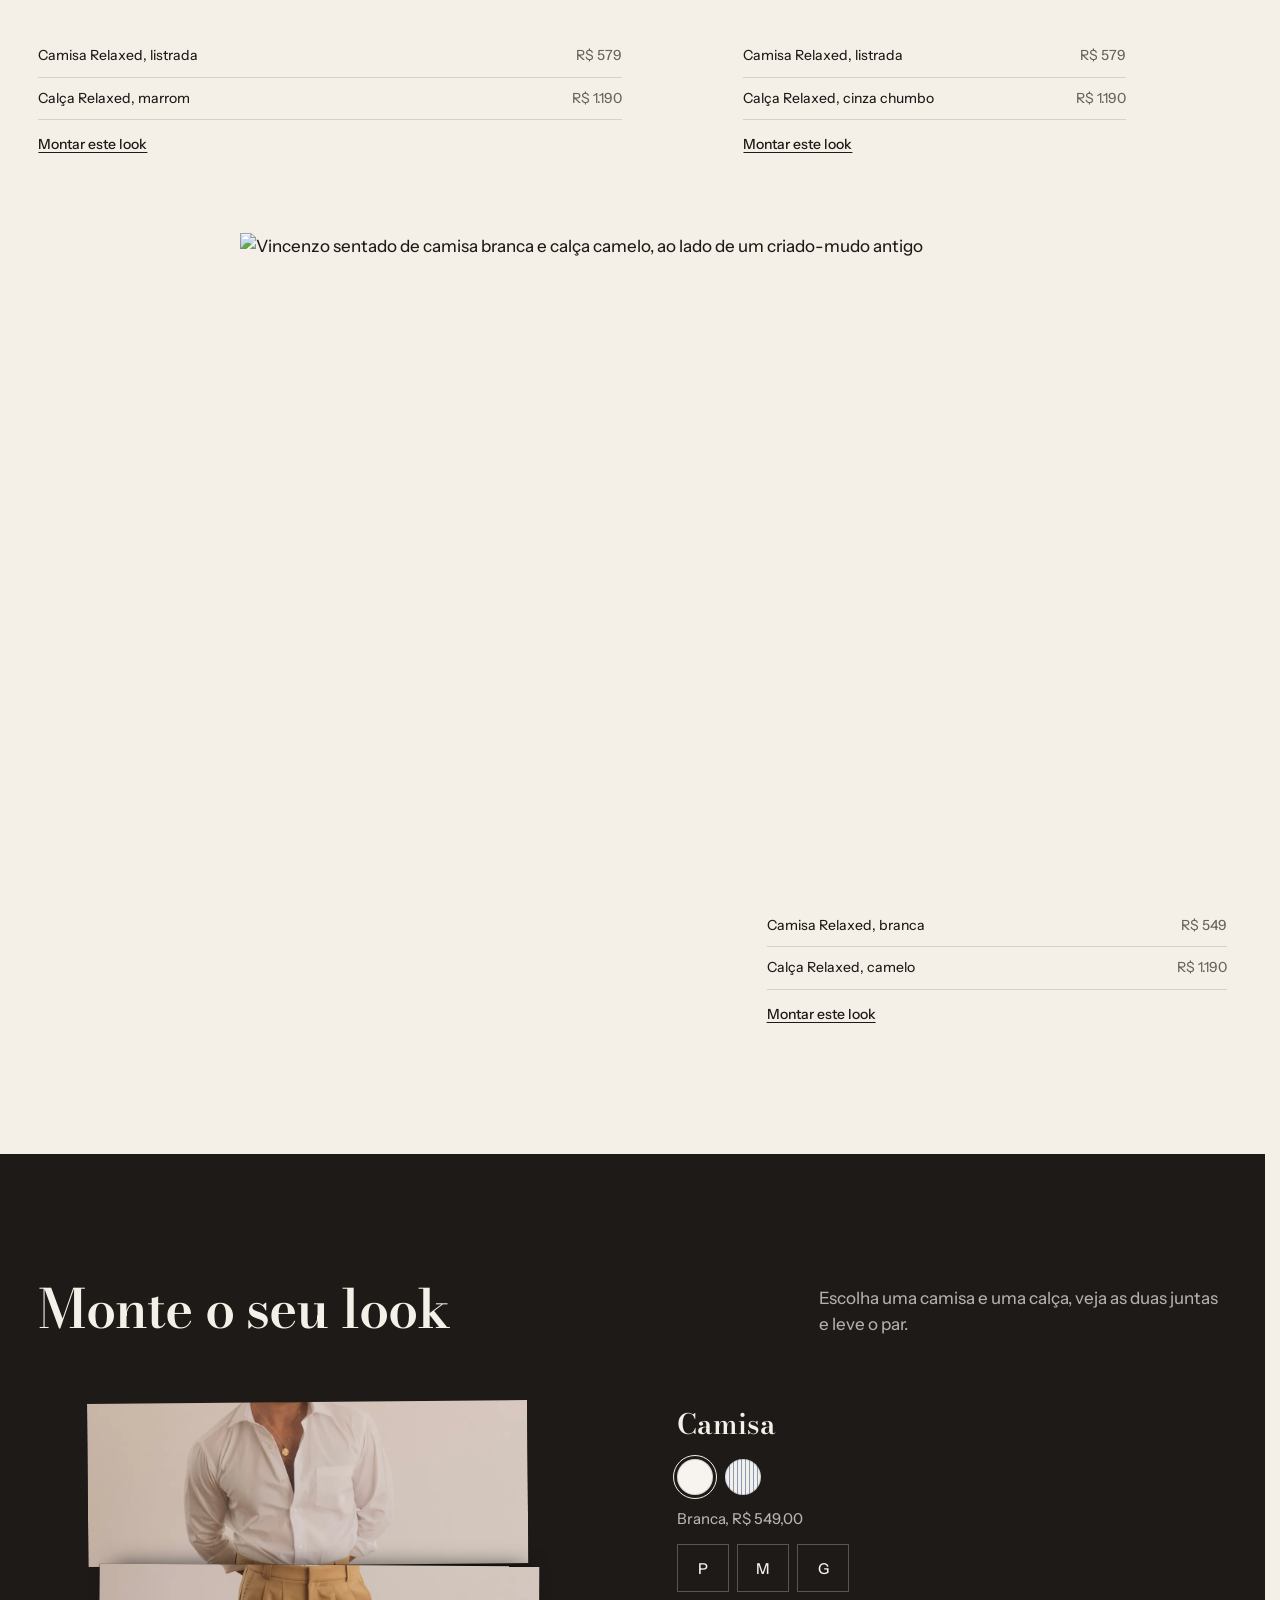
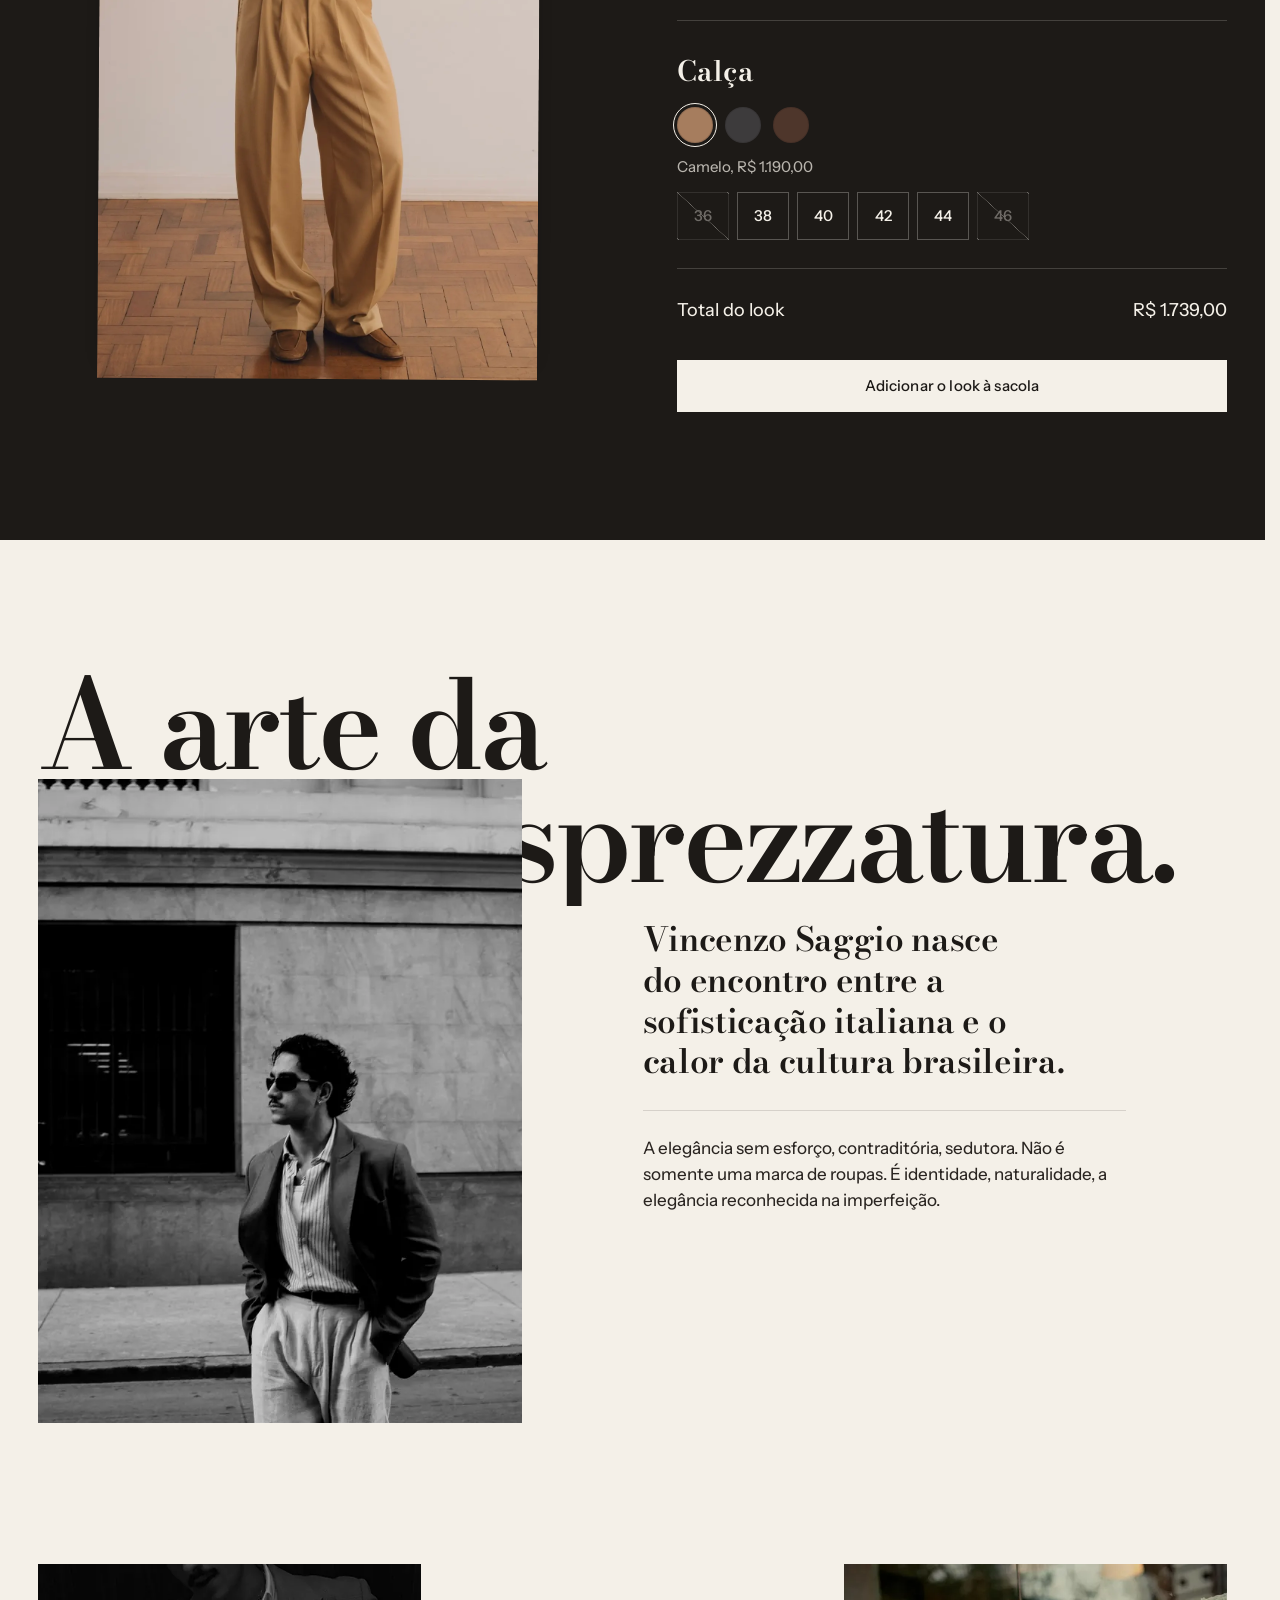
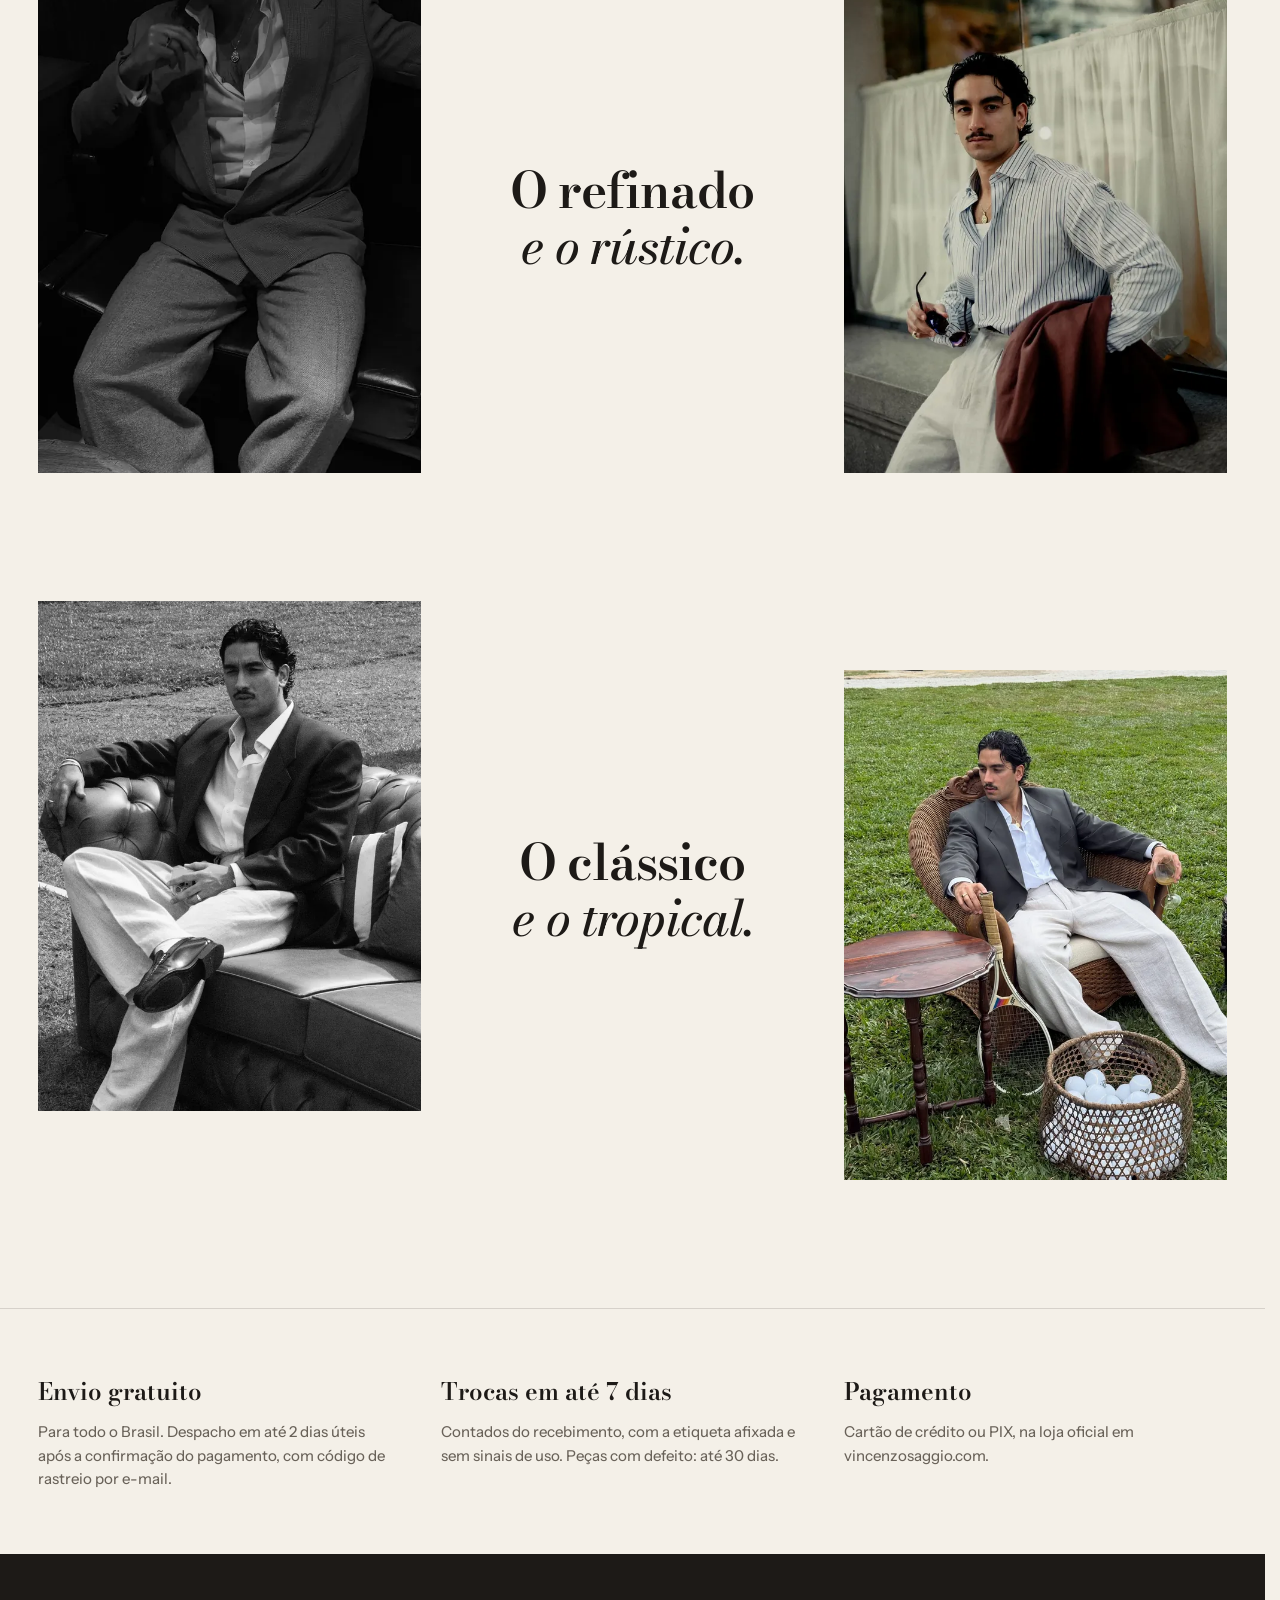
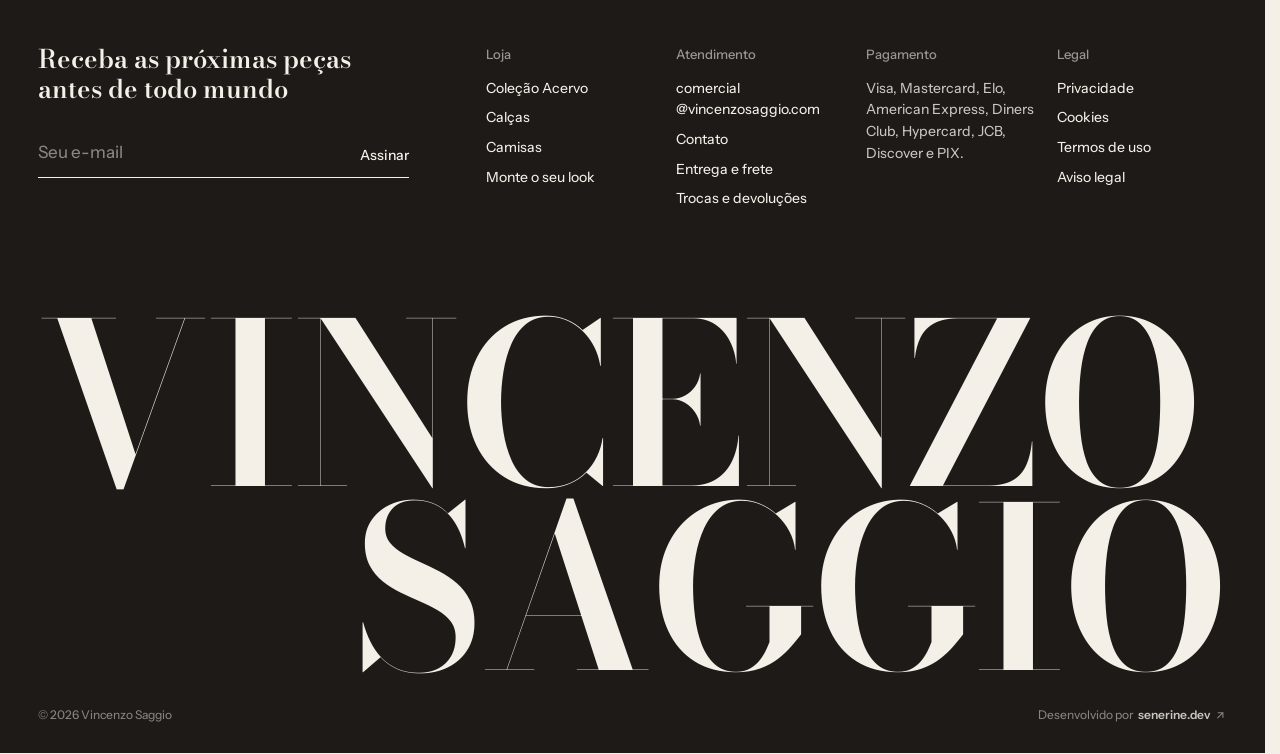
==== commit 5a6293f0: "O Acervo: texto corrido no lugar da lista numerada Os três itens numerados com título e linha davam " ====
--- a/index.html
+++ b/index.html
@@ -150,20 +150,7 @@
     </div>
     <div class="acervo-texto">
       <p class="acervo-lead">A incorporação do estilo clássico à vida contemporânea, de forma natural, elegante e descontraída.</p>
-      <ol class="acervo-pontos">
-        <li>
-          <h3>Os fundamentos</h3>
-          <p>A coleção parte do básico do vestir masculino: camisa e calça.</p>
-        </li>
-        <li>
-          <h3>Menos rígido</h3>
-          <p>Proporções mais amplas e construções mais leves trazem naturalidade para o cotidiano.</p>
-        </li>
-        <li>
-          <h3>Matérias-primas naturais</h3>
-          <p>Lã fria Super 120’s nas calças e tricoline 100% algodão nas camisas, pensadas para o clima brasileiro.</p>
-        </li>
-      </ol>
+      <p class="acervo-corpo">Tudo parte dos fundamentos do vestir masculino, <em>camisa e calça</em>. Em proporções mais amplas e construções mais leves, porque <em>o clássico não precisa ser tão rígido</em>. E em matérias-primas naturais, pensadas para o clima brasileiro: <em>lã fria Super 120’s</em> nas calças, <em>tricoline 100% algodão</em> nas camisas.</p>
       <a class="link-arrow" href="#monte">Monte o seu look</a>
     </div>
   </section>
--- a/styles.css
+++ b/styles.css
@@ -427,19 +427,16 @@
   font-size: clamp(22px, 1.9vw, 30px); line-height: 1.3; letter-spacing: -.005em;
   margin-bottom: clamp(32px, 4vw, 52px); text-wrap: pretty;
 }
-.acervo-pontos { list-style: none; margin: 0 0 clamp(32px, 4vw, 48px); padding: 0; counter-reset: ponto; }
-.acervo-pontos li {
-  counter-increment: ponto;
-  display: grid; grid-template-columns: 2.4em 1fr; column-gap: 12px;
-  padding: 18px 0; border-top: 1px solid var(--fio-claro);
-}
-.acervo-pontos li:last-child { border-bottom: 1px solid var(--fio-claro); }
-.acervo-pontos li::before {
-  content: counter(ponto, decimal-leading-zero); grid-row: span 2;
-  font-size: var(--t-xs); letter-spacing: .08em; color: rgba(244, 240, 232, .5); padding-top: 4px;
-}
-.acervo-pontos h3 { font-family: var(--editorial); font-weight: 600; font-variation-settings: "opsz" 11; font-size: 21px; line-height: 1.2; margin-bottom: 6px; }
-.acervo-pontos p { color: rgba(244, 240, 232, .72); font-size: var(--t-sm); line-height: 1.55; }
+/* As ideias da coleção em texto corrido, como numa revista: os trechos que importam
+   ganham o itálico da Bodoni, o mesmo de "e o rústico" */
+.acervo-corpo {
+  max-width: 31em; margin-bottom: clamp(32px, 4vw, 48px);
+  font-size: var(--t-md); line-height: 1.75; color: rgba(244, 240, 232, .74);
+}
+.acervo-corpo em {
+  font-family: var(--editorial); font-style: italic; font-weight: 400; font-variation-settings: "opsz" 11;
+  font-size: 1.12em; letter-spacing: -.005em; color: var(--marfim);
+}
 .acervo .link-arrow { color: var(--marfim); }
 /* Colada na seção seguinte, que também tem fundo: sem faixa clara entre as duas */
 .acervo + .detalhes { margin-top: 0; }
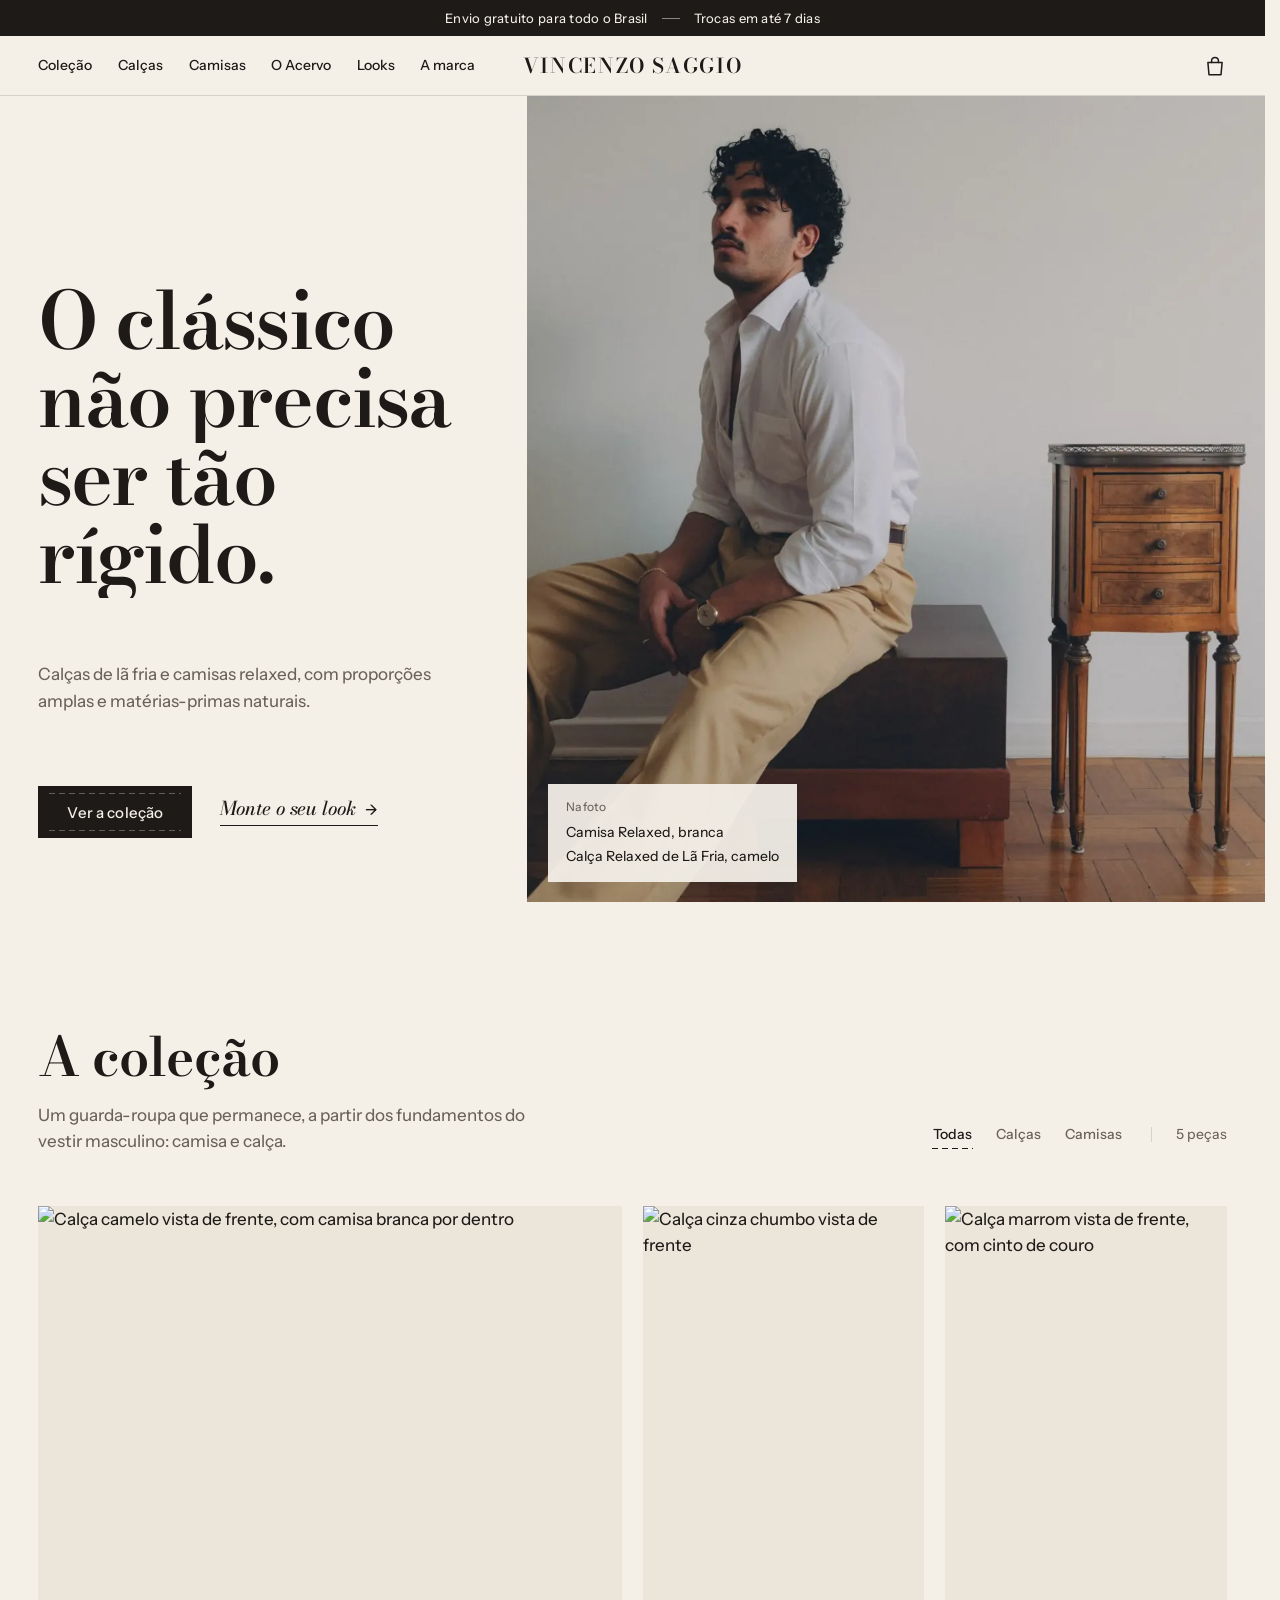
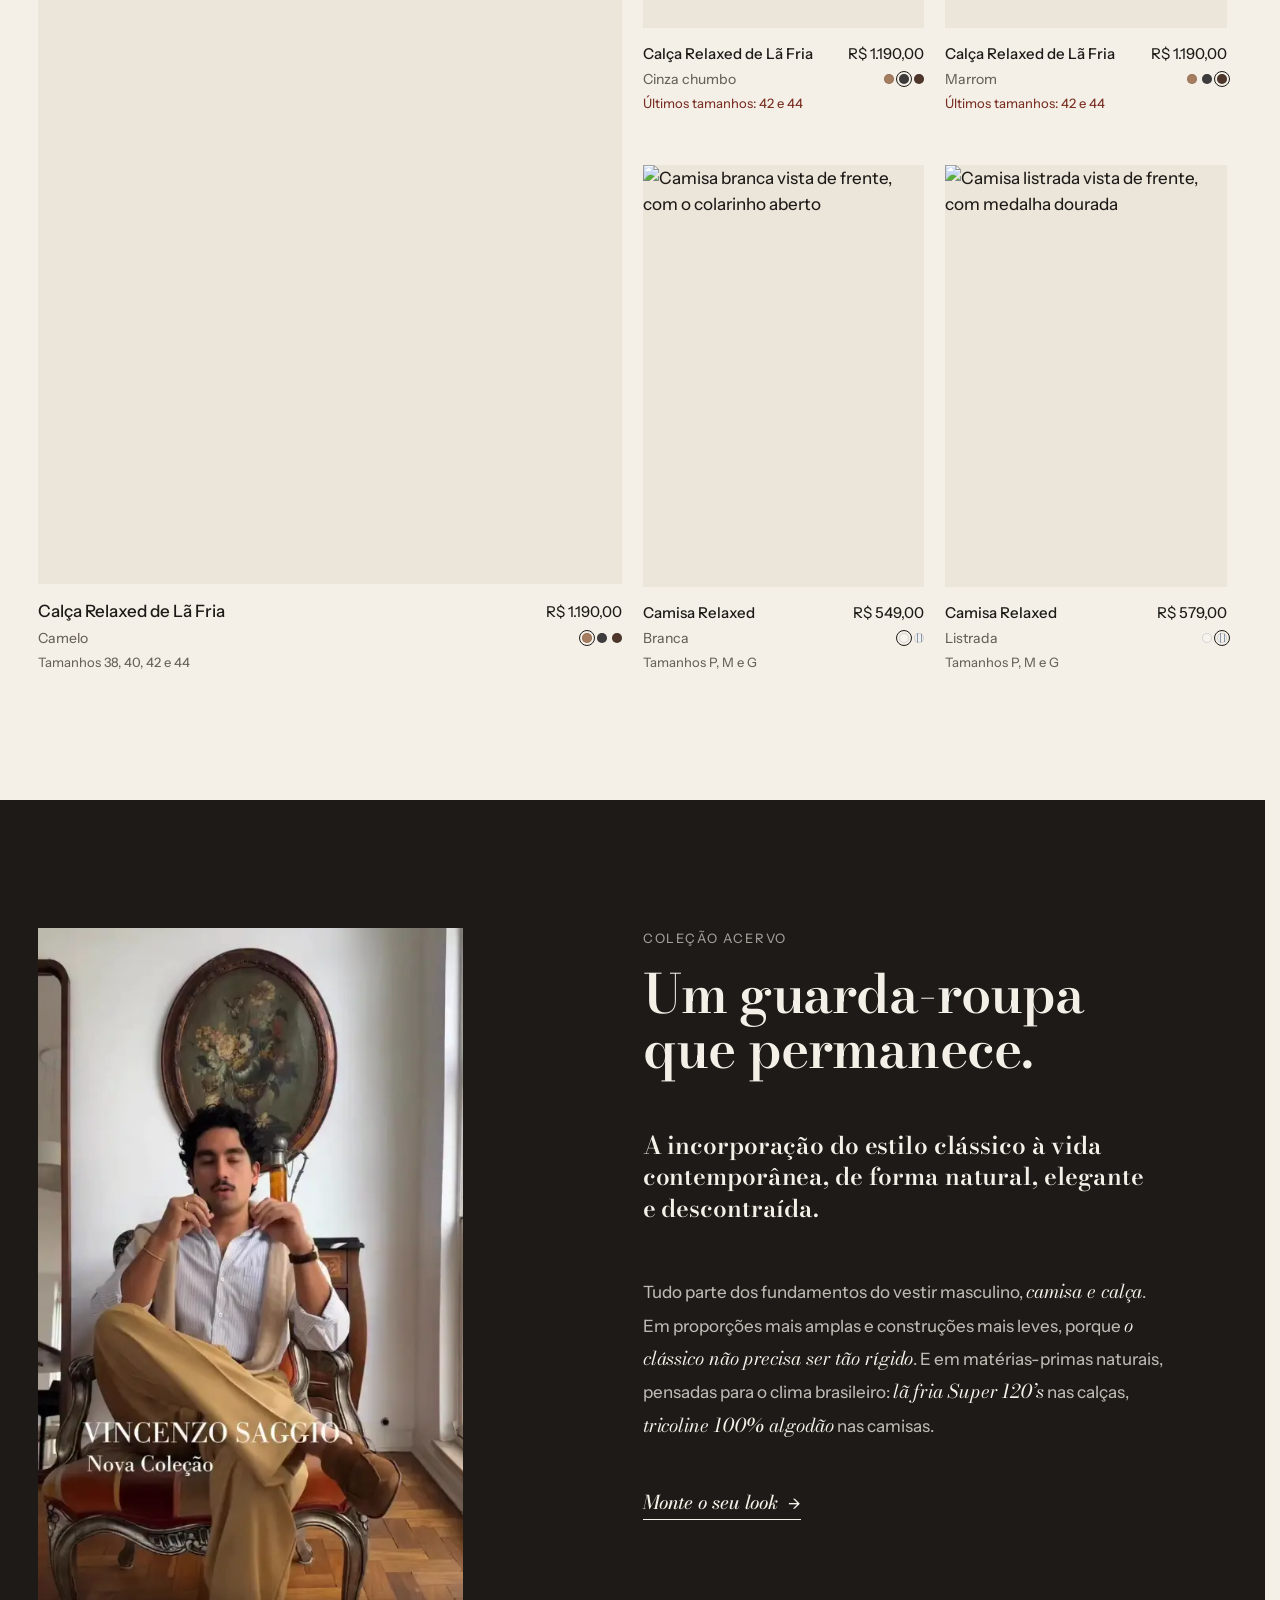
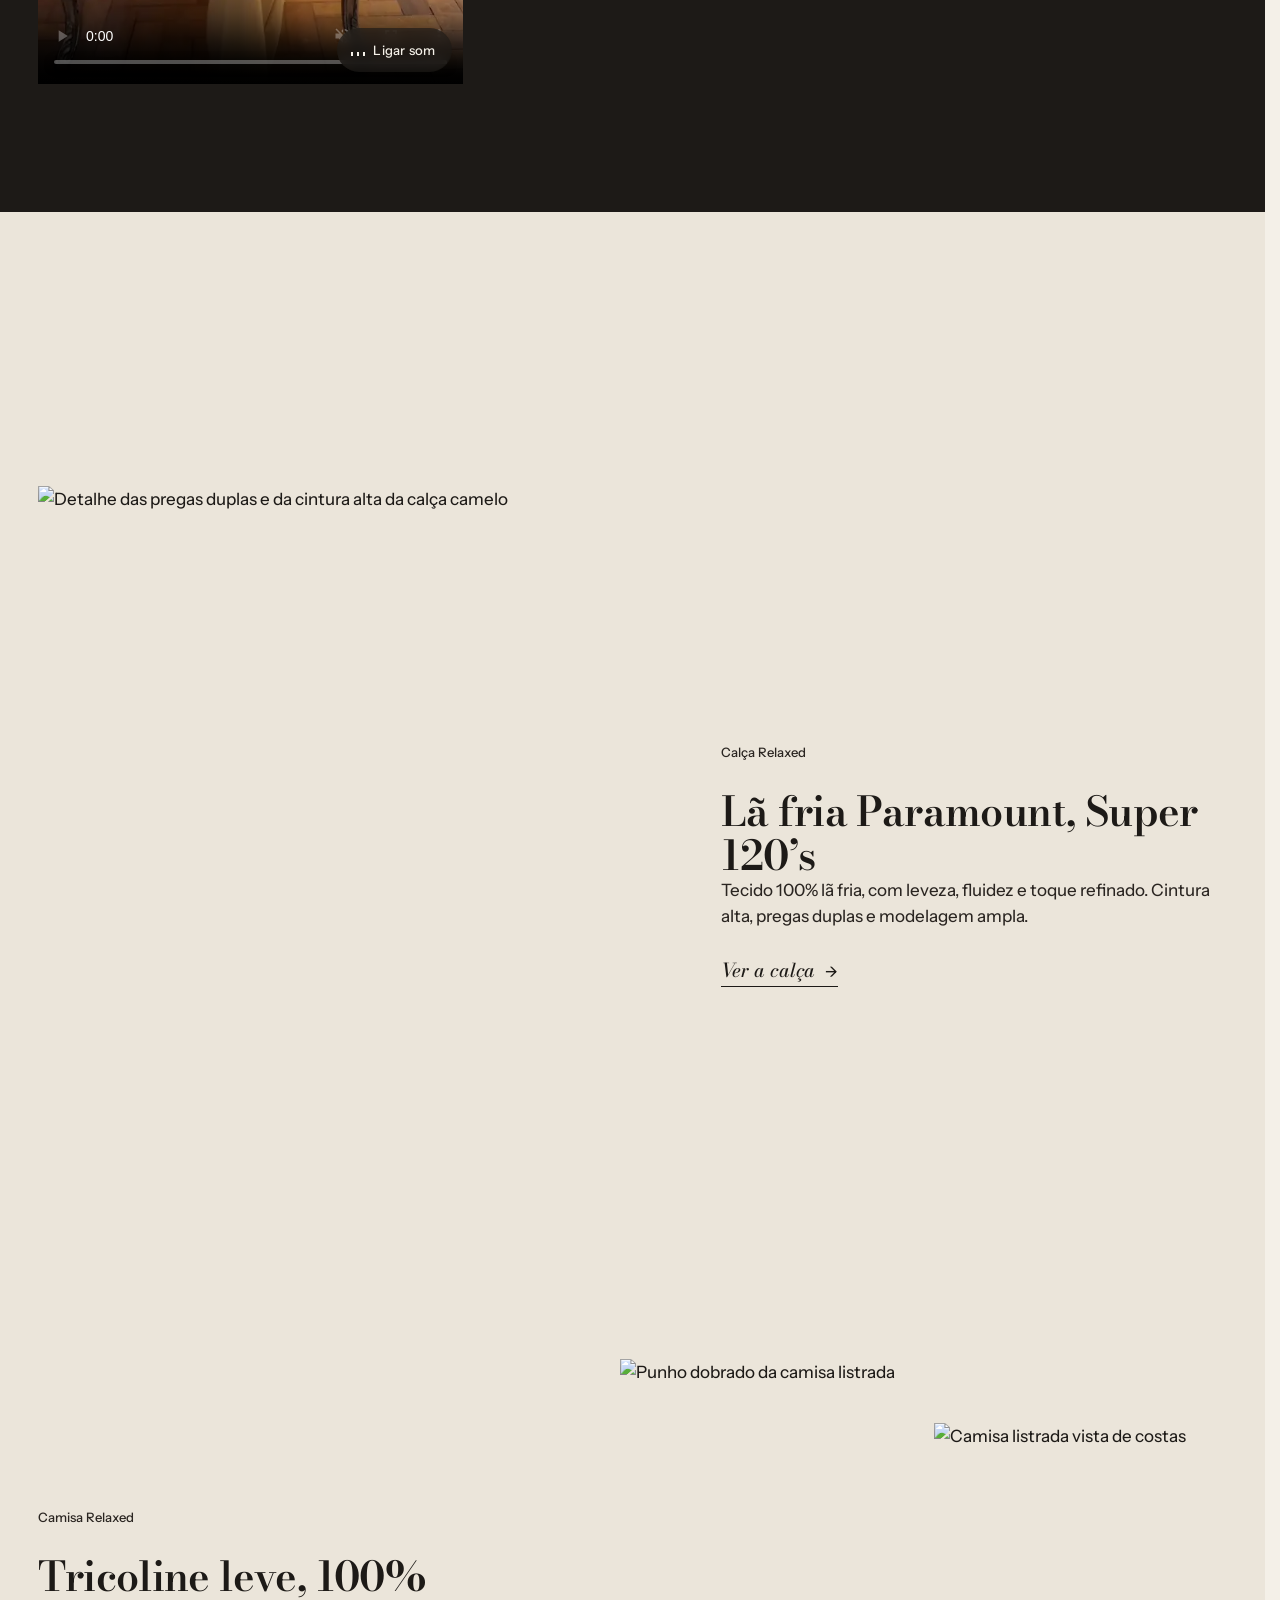
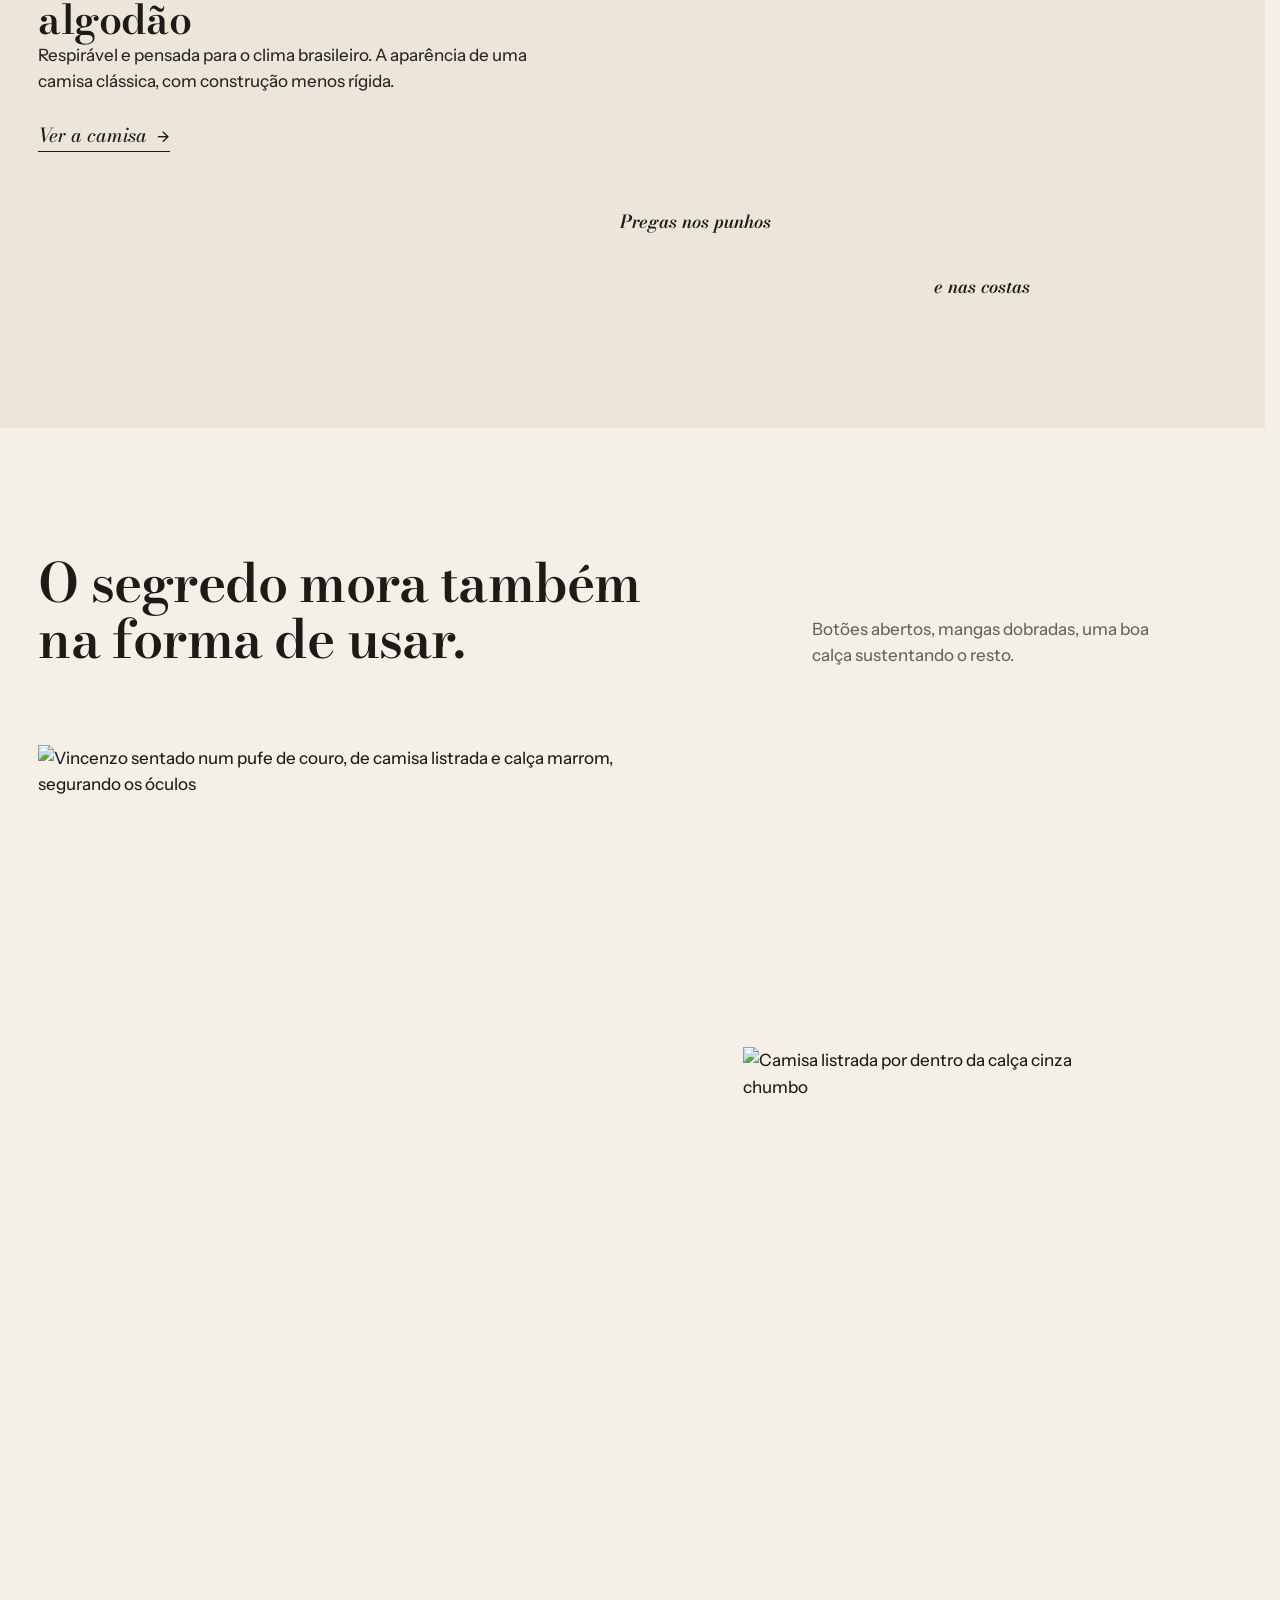
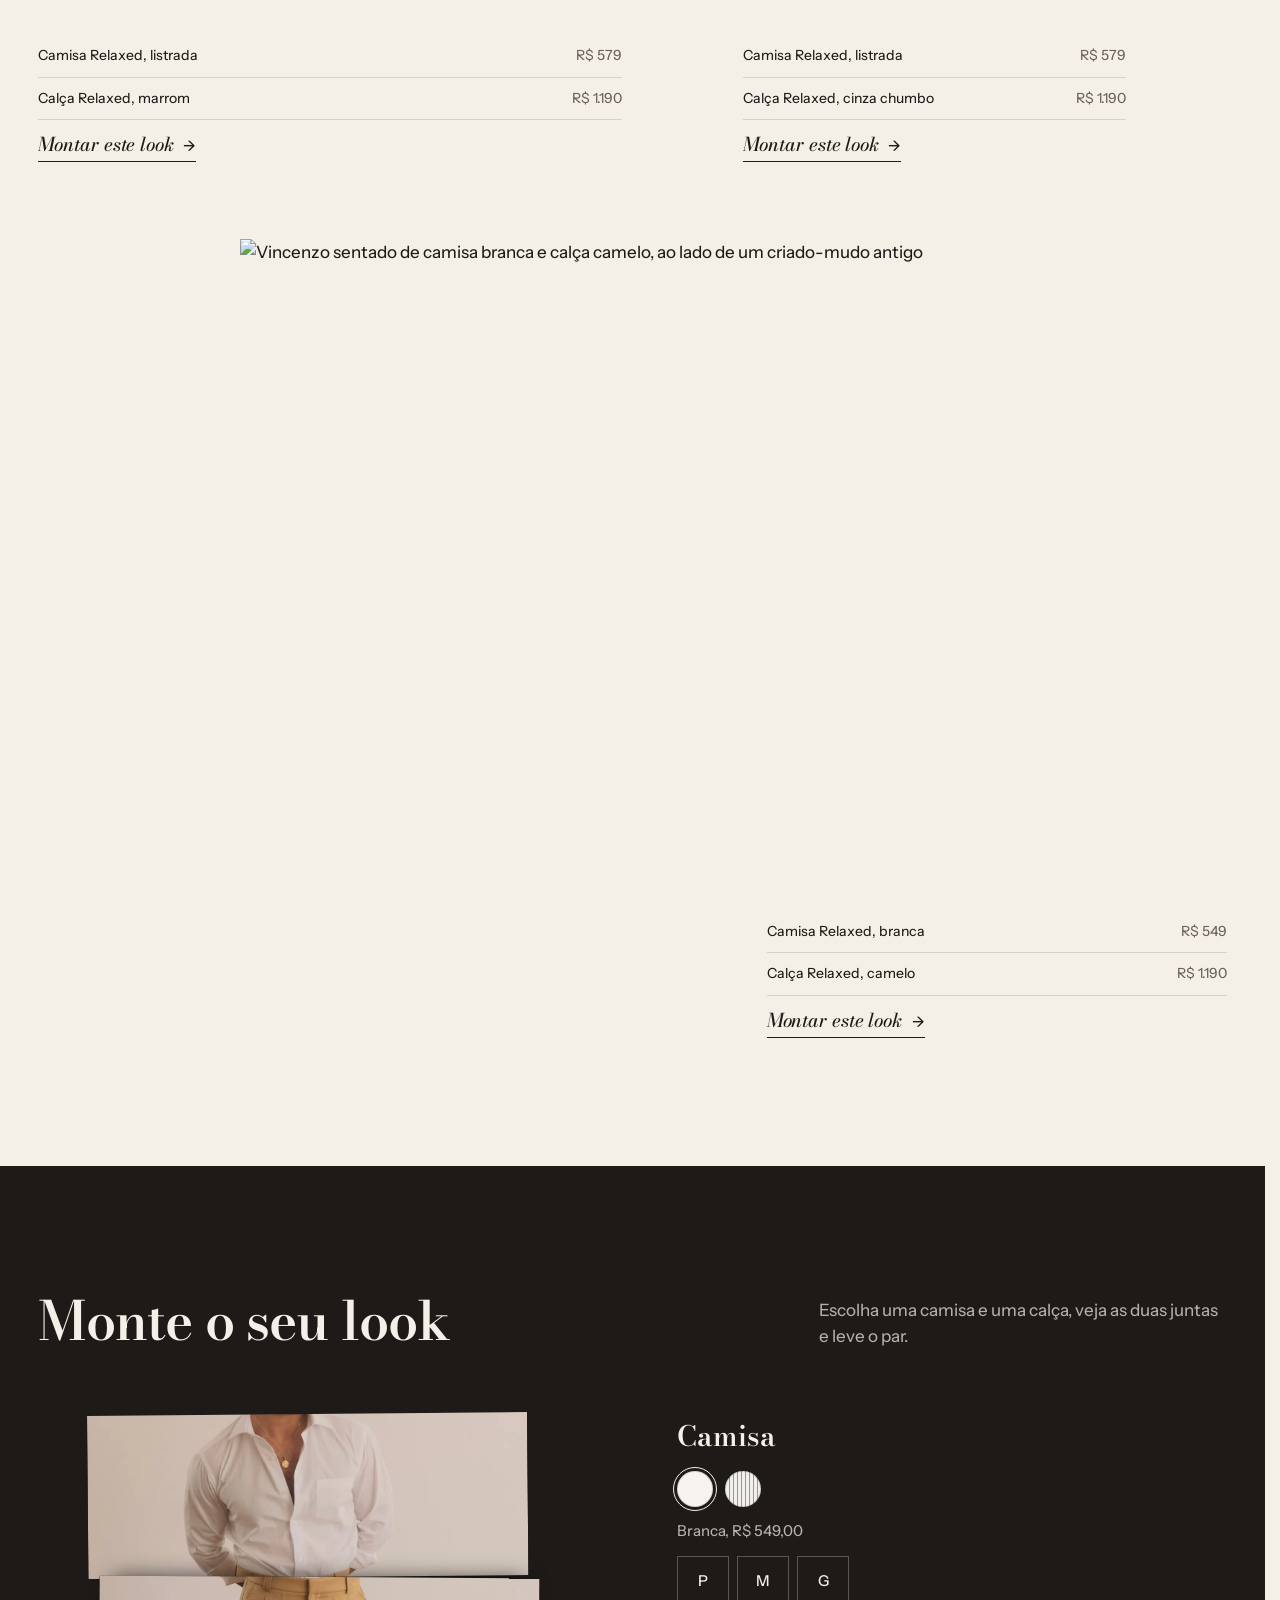
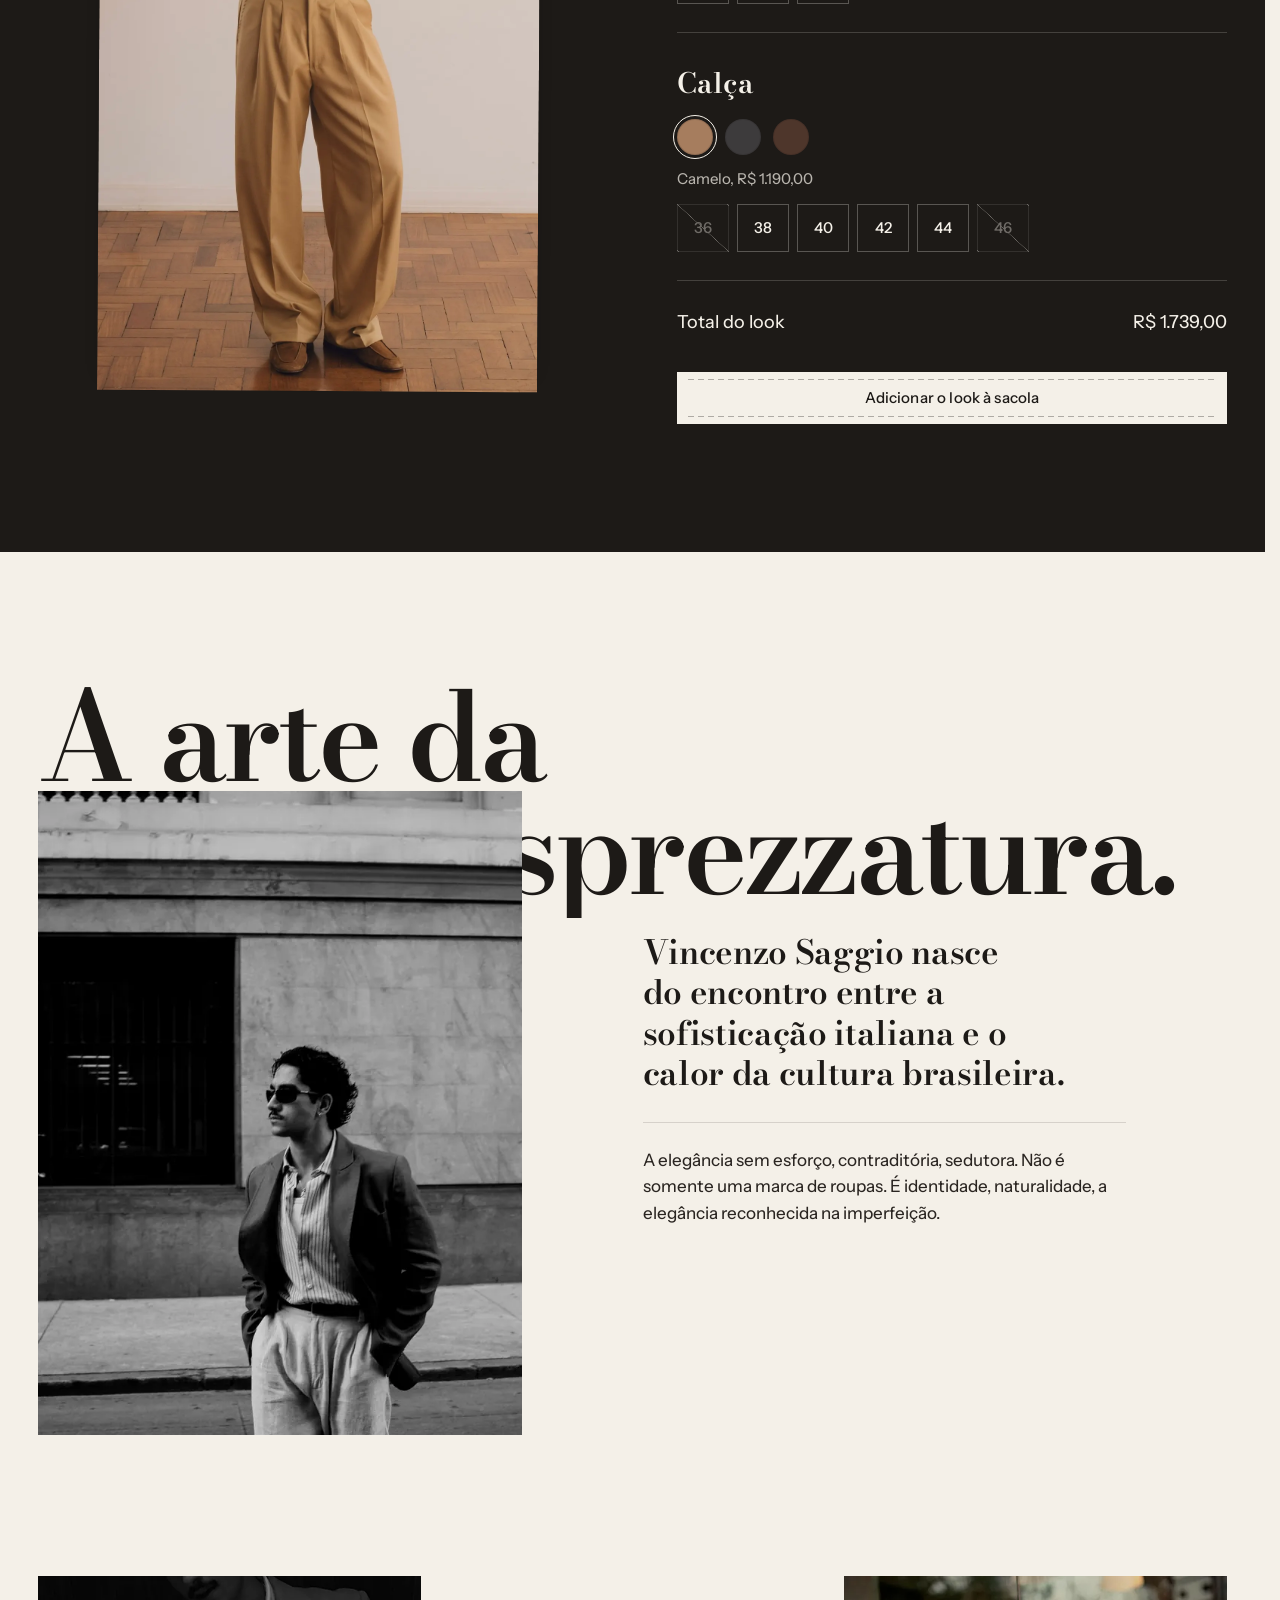
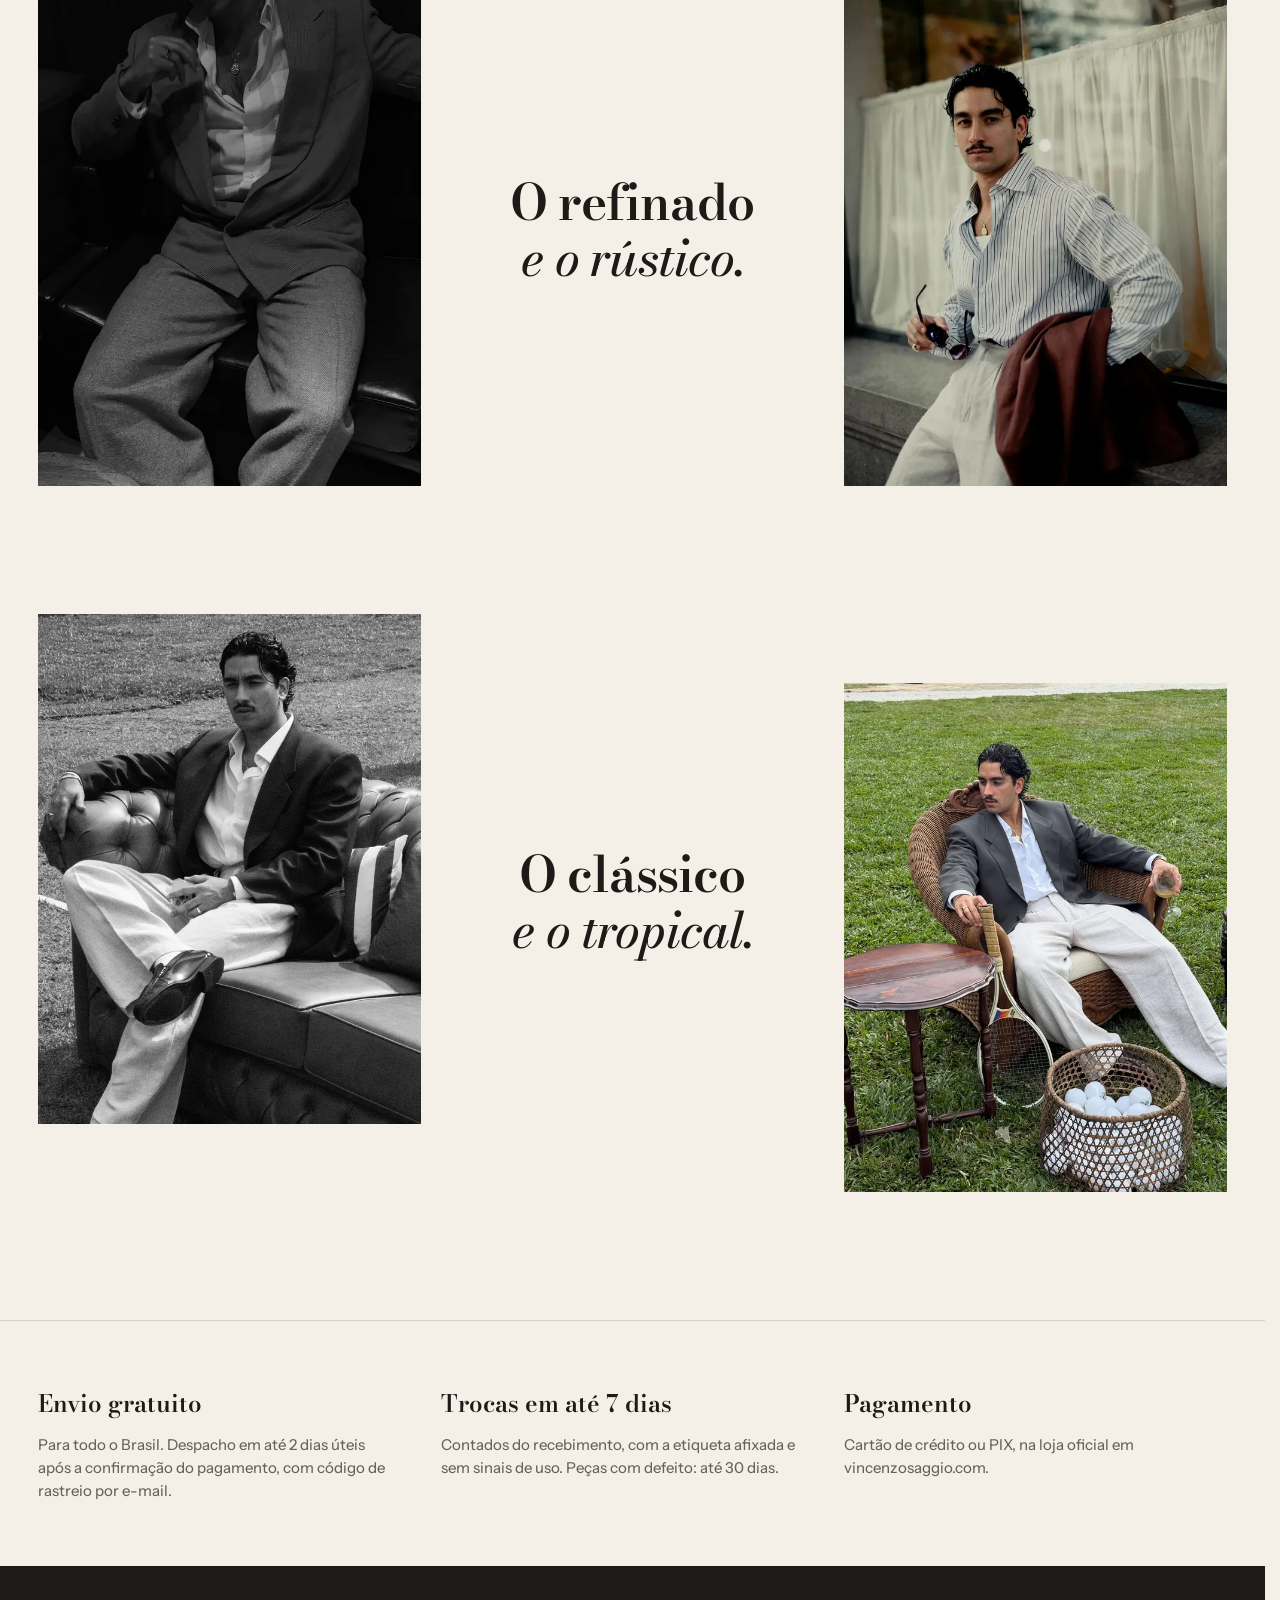
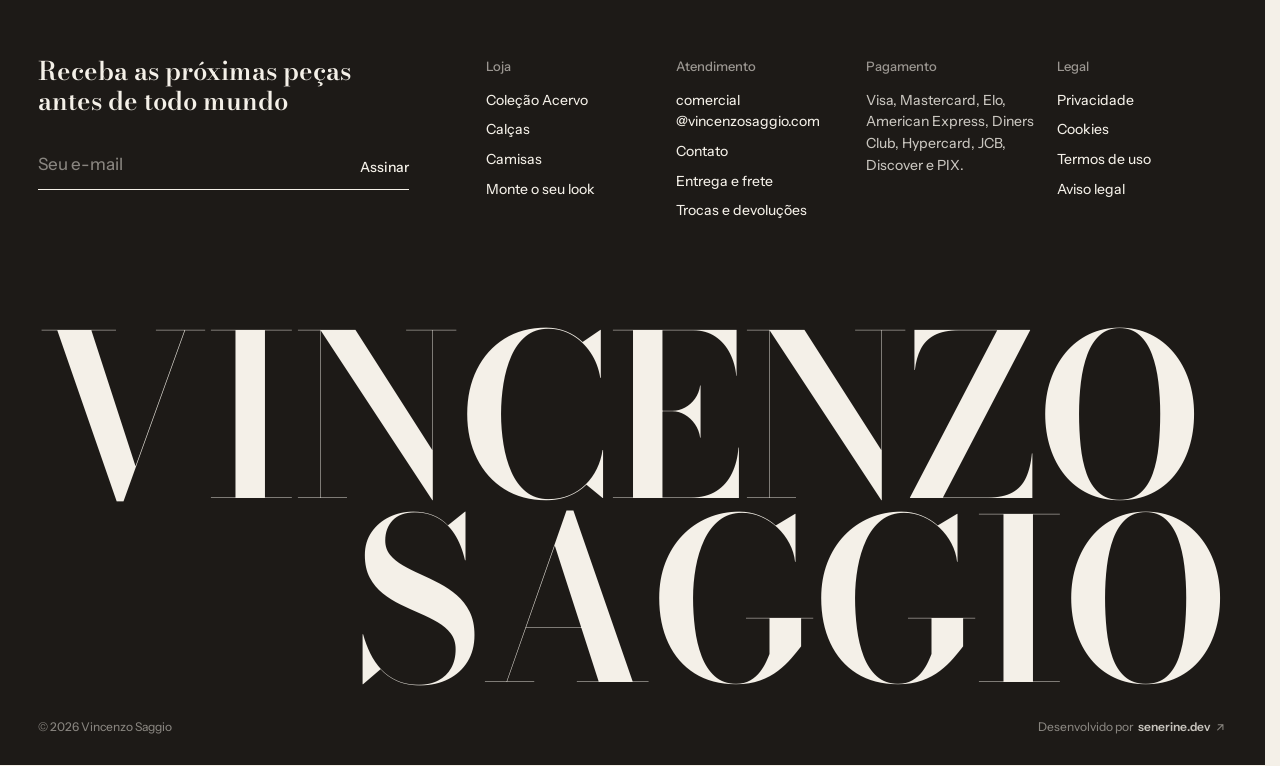
==== commit cc70c10c: "Botões com o pesponto da alfaiataria - Botão principal: costura tracejada em cima e embaixo, como et" ====
--- a/index.html
+++ b/index.html
@@ -204,7 +204,7 @@
         <figcaption>
           <a href="#peca-camisa-listrada" data-product="camisa-listrada">Camisa Relaxed, listrada <span>R$ 579</span></a>
           <a href="#peca-calca-marrom" data-product="calca-marrom">Calça Relaxed, marrom <span>R$ 1.190</span></a>
-          <a class="look-use" href="#monte" data-use-look="camisa-listrada,calca-marrom">Montar este look</a>
+          <a class="look-use link-arrow" href="#monte" data-use-look="camisa-listrada,calca-marrom">Montar este look</a>
         </figcaption>
       </figure>
       <figure class="look-card is-b" data-reveal>
@@ -212,7 +212,7 @@
         <figcaption>
           <a href="#peca-camisa-listrada" data-product="camisa-listrada">Camisa Relaxed, listrada <span>R$ 579</span></a>
           <a href="#peca-calca-cinza-chumbo" data-product="calca-cinza-chumbo">Calça Relaxed, cinza chumbo <span>R$ 1.190</span></a>
-          <a class="look-use" href="#monte" data-use-look="camisa-listrada,calca-cinza-chumbo">Montar este look</a>
+          <a class="look-use link-arrow" href="#monte" data-use-look="camisa-listrada,calca-cinza-chumbo">Montar este look</a>
         </figcaption>
       </figure>
       <figure class="look-card is-c" data-reveal>
@@ -220,7 +220,7 @@
         <figcaption>
           <a href="#peca-camisa-branca" data-product="camisa-branca">Camisa Relaxed, branca <span>R$ 549</span></a>
           <a href="#peca-calca-camelo" data-product="calca-camelo">Calça Relaxed, camelo <span>R$ 1.190</span></a>
-          <a class="look-use" href="#monte" data-use-look="camisa-branca,calca-camelo">Montar este look</a>
+          <a class="look-use link-arrow" href="#monte" data-use-look="camisa-branca,calca-camelo">Montar este look</a>
         </figcaption>
       </figure>
     </div>
--- a/styles.css
+++ b/styles.css
@@ -84,15 +84,34 @@
   text-decoration: none;
   transition: background .25s var(--ease), border-color .25s var(--ease), color .25s var(--ease);
 }
+/* O pesponto: a costura aparente da alfaiataria é o gesto de todos os botões.
+   Um traço de 6px a cada 10px; repetido na horizontal, ele "corre" quando a
+   posição do fundo anda 10px, como a linha passando na máquina. */
+:root { --ponto: linear-gradient(90deg, currentColor 60%, transparent 0); }
+@keyframes costura { to { background-position: 10px 0, -10px 100%; } }
+@keyframes costura-linha { to { background-position: 10px 100%; } }
+
+/* Botão principal: etiqueta costurada em cima e embaixo. No hover o couro entra
+   da esquerda, como tecido sendo puxado, e o pesponto corre. */
 .btn { position: relative; isolation: isolate; overflow: hidden; transition: color .3s var(--ease), border-color .3s var(--ease), scale .2s var(--out); }
 .btn::before {
   content: ""; position: absolute; inset: 0; z-index: -1;
-  background: var(--couro); transform: scaleY(0); transform-origin: 50% 100%;
-  transition: transform .45s var(--out);
-}
-.btn:hover { border-color: var(--couro); }
-.btn:hover::before { transform: scaleY(1); }
+  background: var(--couro); transform: scaleX(0); transform-origin: 100% 50%;
+  transition: transform .55s var(--out);
+}
+.btn::after {
+  content: ""; position: absolute; inset: 6px 10px; z-index: -1; pointer-events: none;
+  background: var(--ponto) 0 0 / 10px 1px repeat-x, var(--ponto) 0 100% / 10px 1px repeat-x;
+  opacity: .32; transition: opacity .3s var(--ease), inset .45s var(--out);
+}
+@media (hover: hover) {
+  .btn:hover { border-color: var(--couro); }
+  .btn:hover::before { transform: scaleX(1); transform-origin: 0 50%; }
+  .btn:hover::after { opacity: .75; inset: 5px 8px; animation: costura .55s linear infinite; }
+}
 .btn:active { scale: .98; }
+.btn:active::before { transform: scaleX(1); transform-origin: 0 50%; transition-duration: .3s; }
+.btn:focus-visible { outline: 1.5px solid var(--couro); outline-offset: 3px; }
 .btn.is-busy { pointer-events: none; }
 .btn.is-busy .btn-label::after {
   content: ""; display: inline-block; width: 12px; height: 12px; margin-left: 10px; vertical-align: -1px;
@@ -101,14 +120,25 @@
 }
 @keyframes spin { to { rotate: 1turn; } }
 .btn-block { width: 100%; }
+/* Link: a voz da marca, no itálico da Bodoni. A linha é um fio inteiro; no hover
+   vira pesponto correndo e a seta dá um passo. */
 .link-arrow {
-  display: inline-block;
-  font-size: var(--t-sm); font-weight: 500; text-decoration: none;
+  display: inline-flex; align-items: baseline; gap: .5em;
+  font-family: var(--editorial); font-style: italic; font-weight: 500; font-variation-settings: "opsz" 11;
+  font-size: 19px; line-height: 1.2; letter-spacing: -.005em; text-decoration: none;
+  padding-bottom: 5px;
   background: linear-gradient(currentColor, currentColor) 0 100% / 100% 1px no-repeat;
-  padding-bottom: 3px;
-  transition: background-size .35s var(--out);
-}
-.link-arrow:hover { background-size: 0 1px; }
+}
+.link-arrow::after {
+  content: "→"; font-family: var(--sans); font-style: normal; font-size: .78em;
+  transition: translate .4s var(--out);
+}
+@media (hover: hover) {
+  .link-arrow:hover { background: var(--ponto) 0 100% / 10px 1px repeat-x; animation: costura-linha .55s linear infinite; }
+  .link-arrow:hover::after { translate: 5px 0; }
+}
+.link-arrow:active::after { translate: 5px 0; }
+.link-arrow:focus-visible { outline: 1.5px solid currentColor; outline-offset: 4px; }
 .error { min-height: 1.4em; margin: 6px 0; font-size: var(--t-sm); color: var(--couro); }
 
 /* ---------- Anúncio e topo ---------- */
@@ -213,15 +243,15 @@
 }
 .colecao-intro { max-width: 30em; margin-top: 16px; color: var(--pedra-txt); }
 .colecao-tools { display: flex; align-items: center; gap: 28px; }
-.filters { display: flex; gap: 4px; }
+.filters { display: flex; gap: 22px; }
 .filters button {
-  min-height: 40px; padding: 0 16px; border: 1px solid transparent; border-radius: 20px; background: none;
+  min-height: 40px; padding: 0 1px; border: 0; background: none;
   font-size: 14px; font-weight: 500; color: var(--pedra-txt);
   transition: color .2s, border-color .2s;
 }
 .filters button:hover { color: var(--carvao); }
 .filters button.is-on { color: var(--carvao); border-color: var(--carvao); }
-.count { font-size: 14px; color: var(--pedra-txt); white-space: nowrap; }
+.count { font-size: 14px; color: var(--pedra-txt); white-space: nowrap; padding-left: 24px; border-left: 1px solid var(--fio); line-height: 1.1; }
 
 .grid {
   list-style: none; margin: 0; padding: 0;
@@ -837,11 +867,12 @@
 /* ---------- Microinterações ---------- */
 :root { interpolate-size: allow-keywords; }
 
-/* Filtros: uma pílula desliza até a opção escolhida */
+/* Filtros: um pesponto desliza por baixo da opção escolhida */
 .filters { position: relative; }
 .filters button.is-on { border-color: transparent; }
 .filter-pill {
-  position: absolute; top: 0; left: 0; height: 40px; border: 1px solid var(--carvao); border-radius: 20px;
+  position: absolute; left: 0; bottom: 6px; height: 1px; color: var(--carvao);
+  background: var(--ponto) 0 0 / 10px 1px repeat-x;
   pointer-events: none;
   transition: translate .5s var(--out), width .5s var(--out);
 }
@@ -1067,7 +1098,7 @@
   .filme-item video { height: auto; aspect-ratio: 9 / 16; max-width: none; }
   .announce-sep, .announce-extra { display: none; }
   .colecao-tools { width: 100%; justify-content: space-between; }
-  .filters button { padding: 0 12px; }
+  .filters { gap: 18px; }
   .grid { gap: 32px 10px; }
   /* Os seis tamanhos da calça cabem numa linha só */
   .sizes > div { gap: 6px; flex-wrap: nowrap; }
